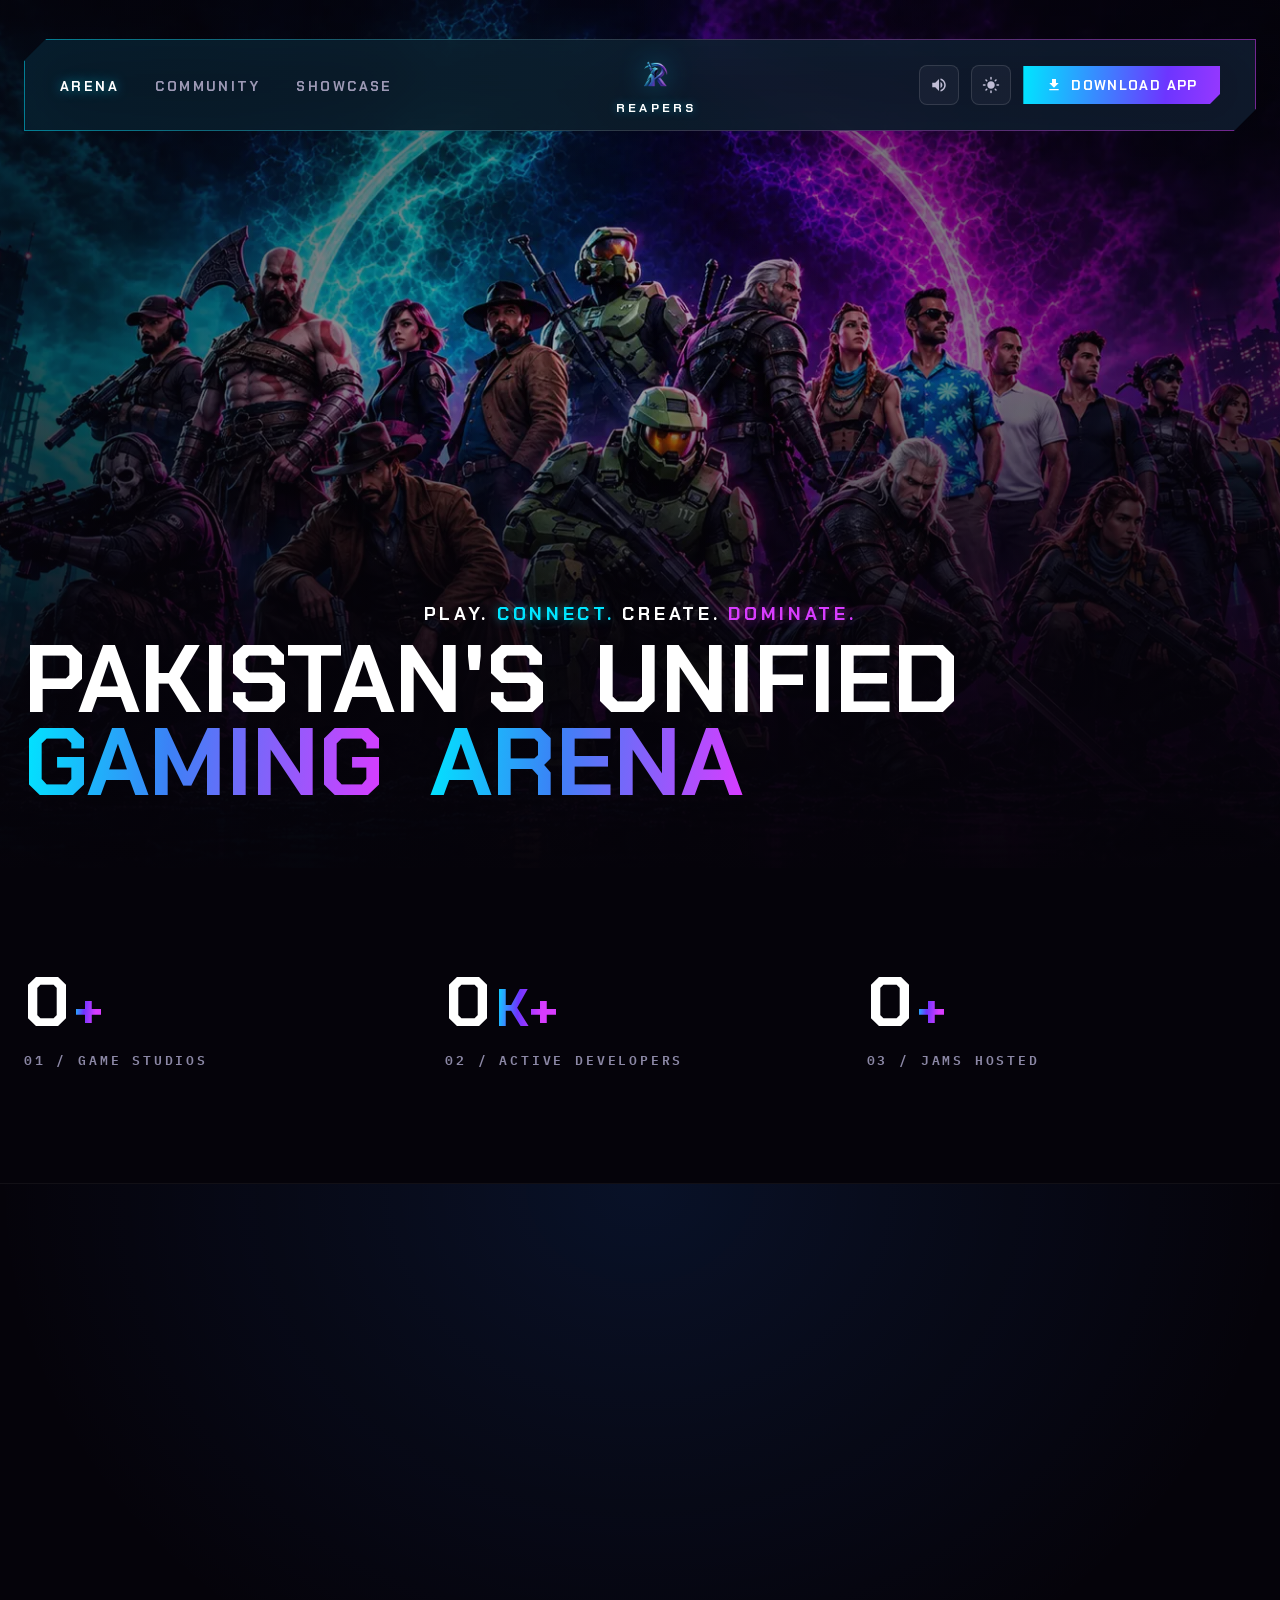
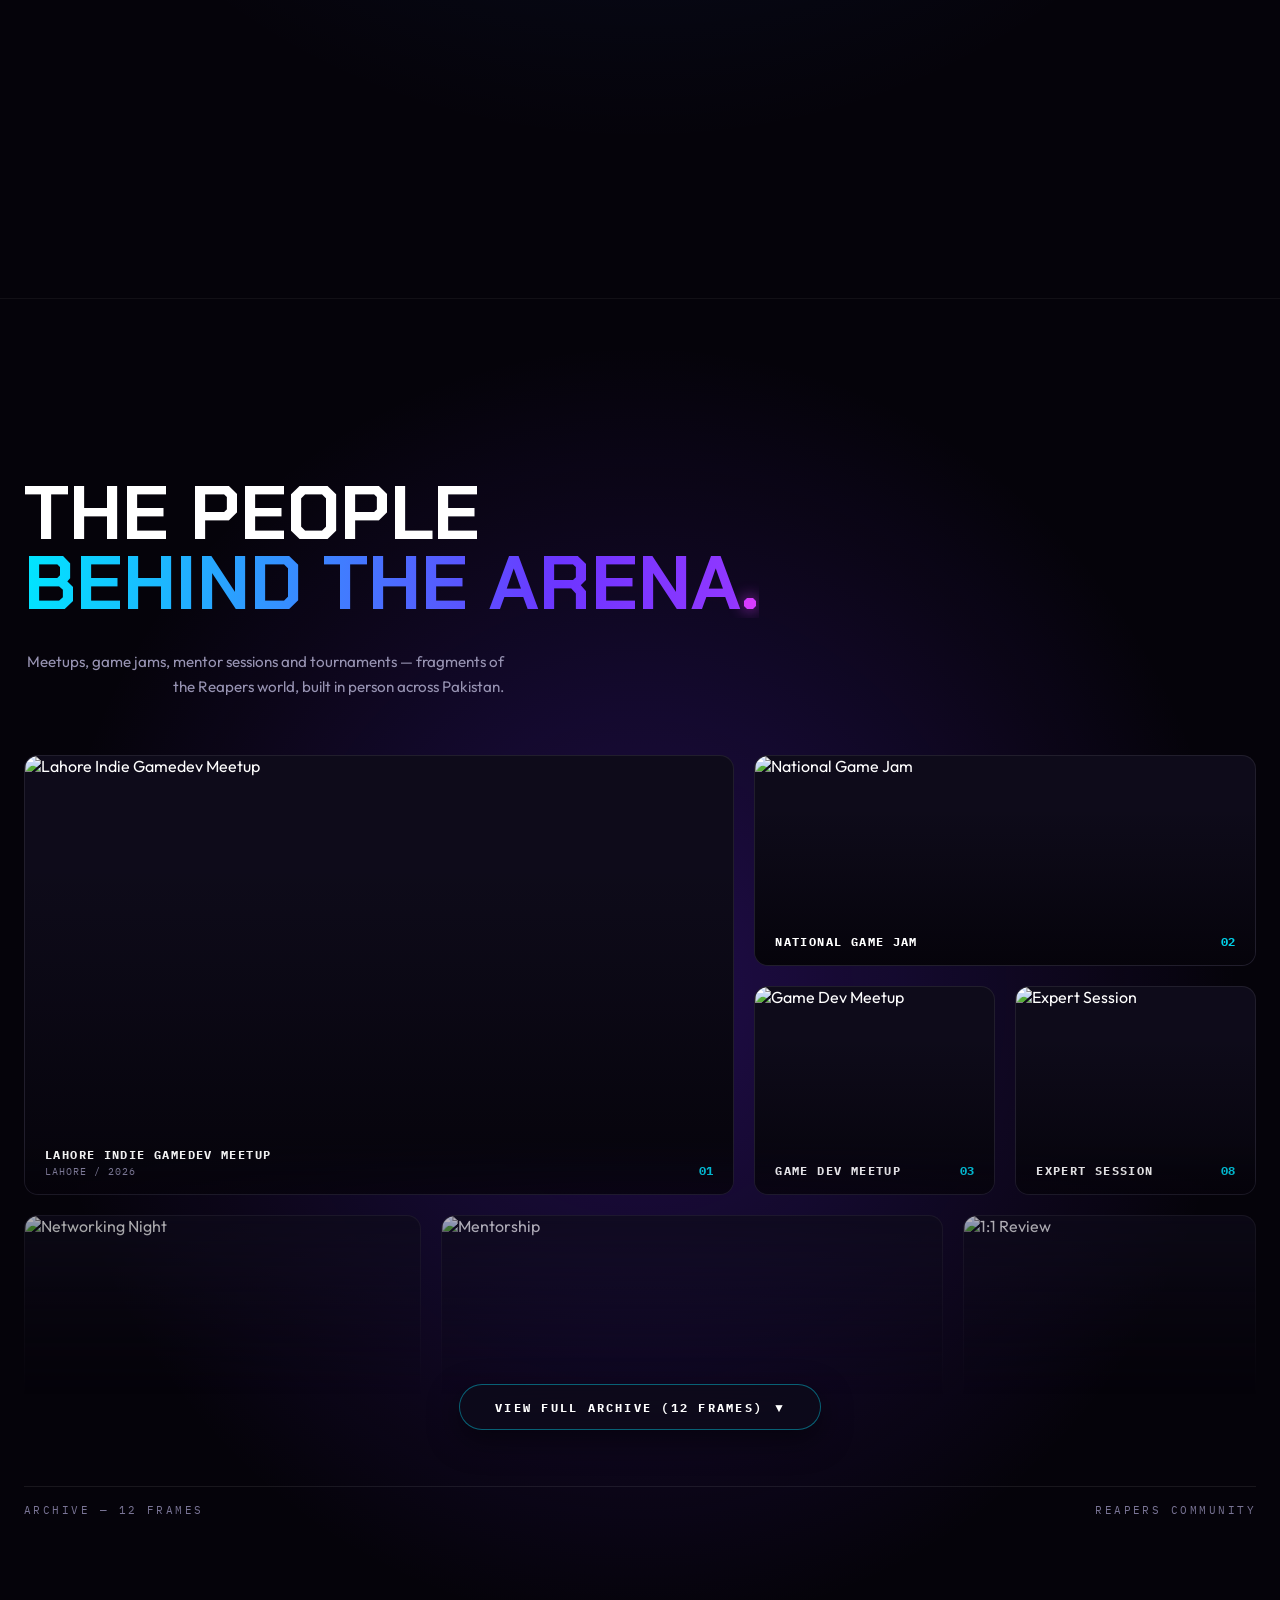
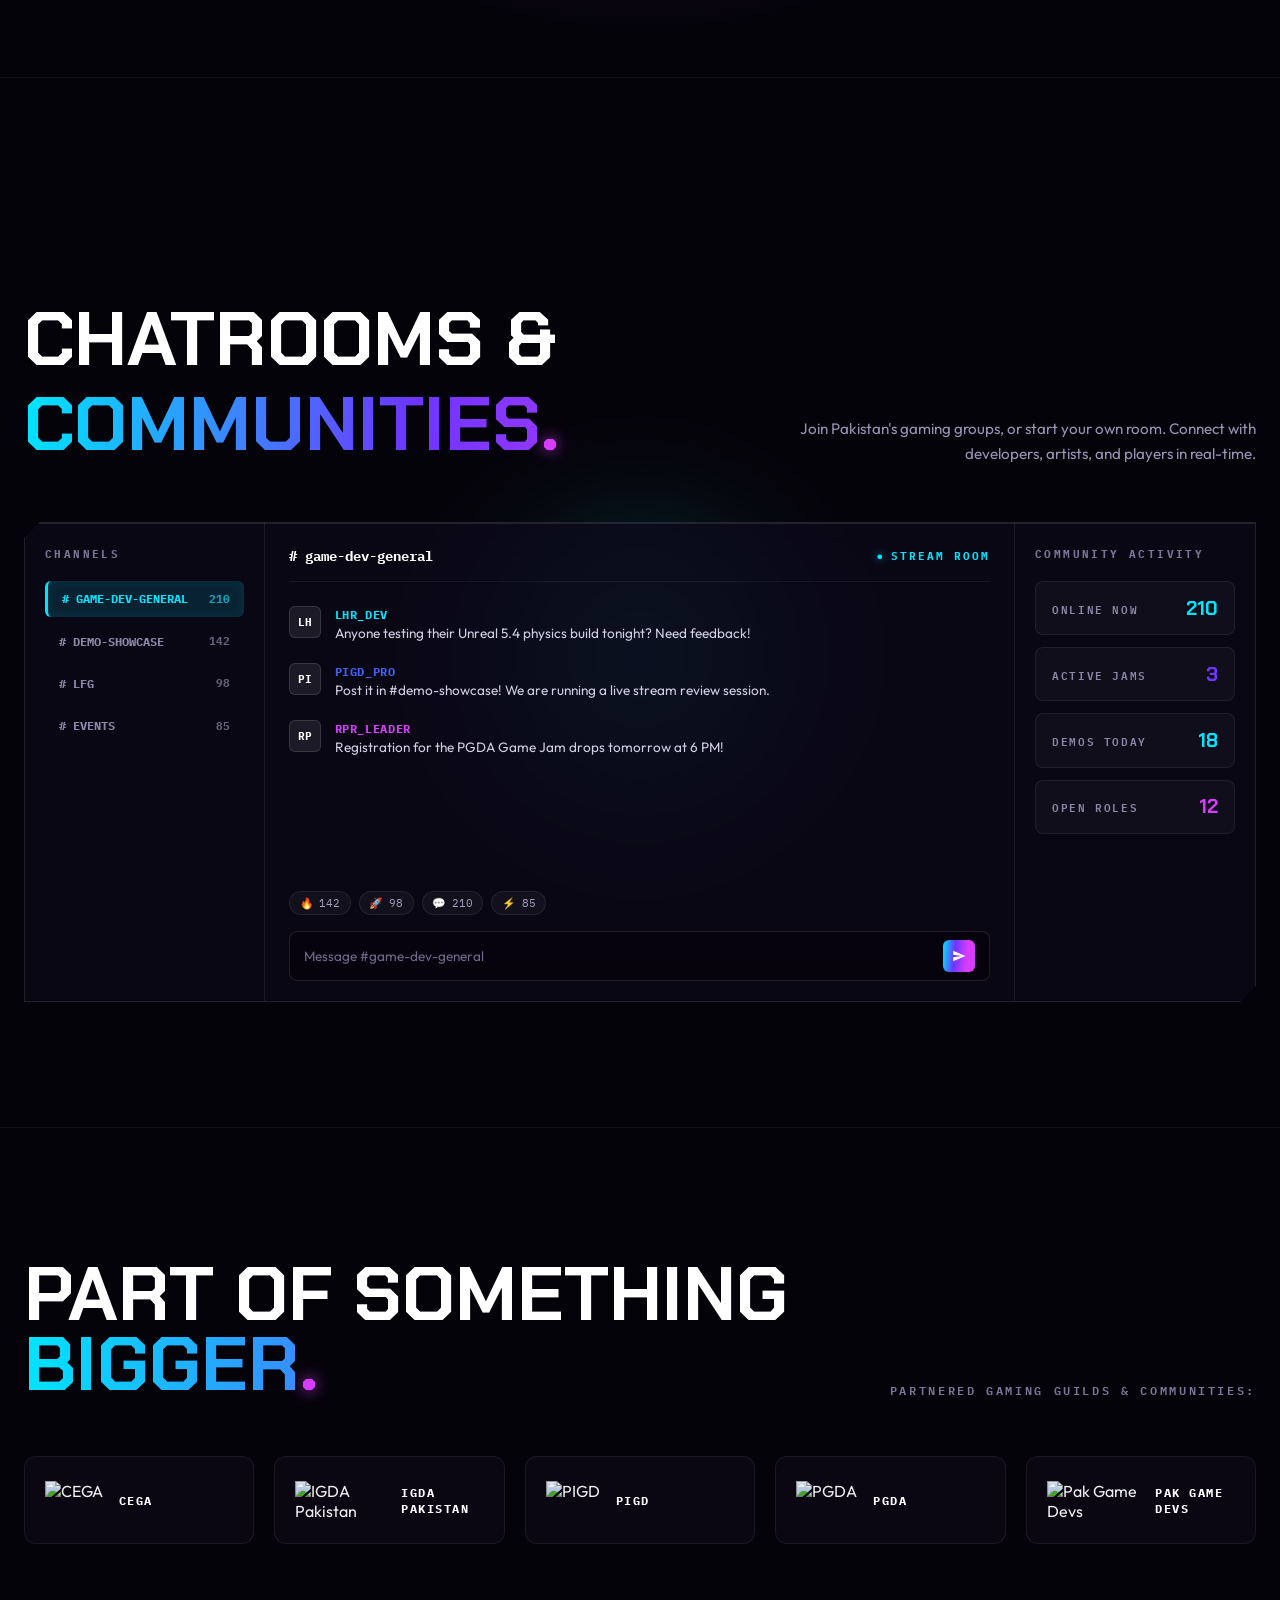
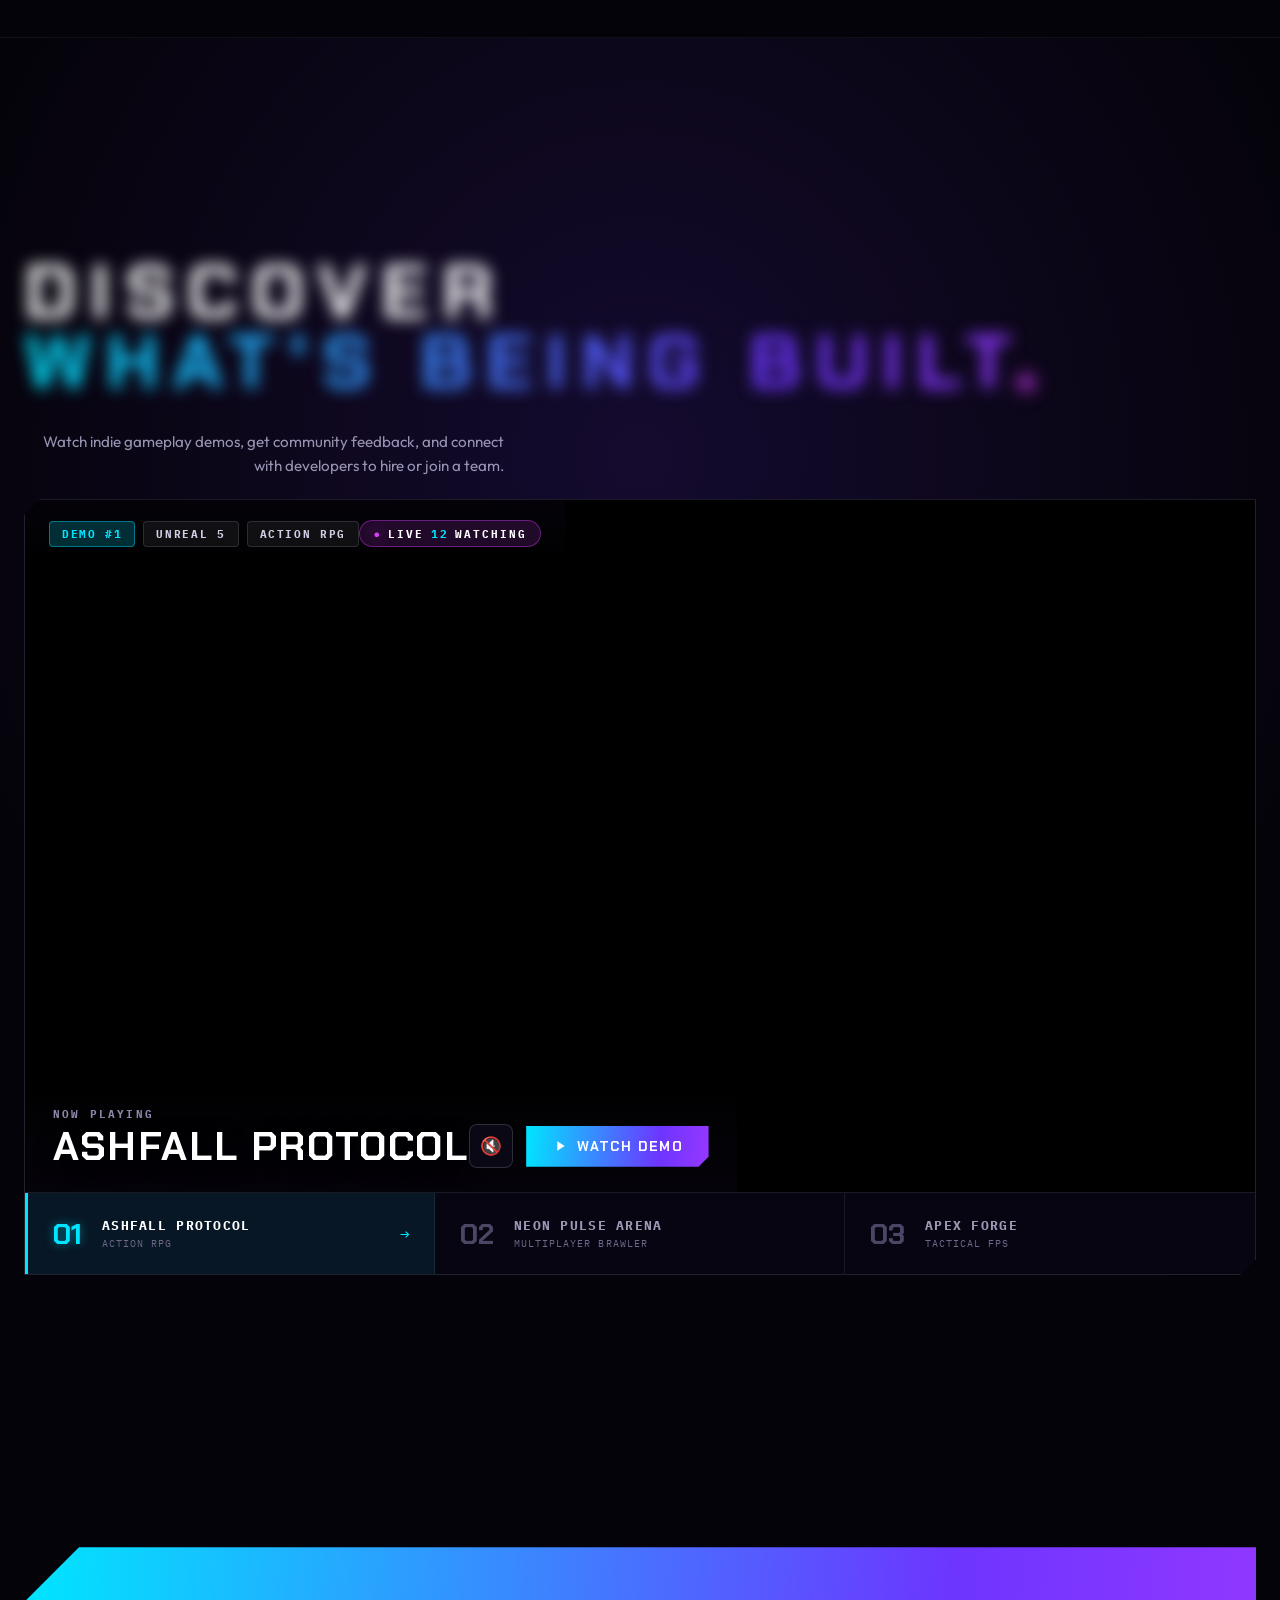
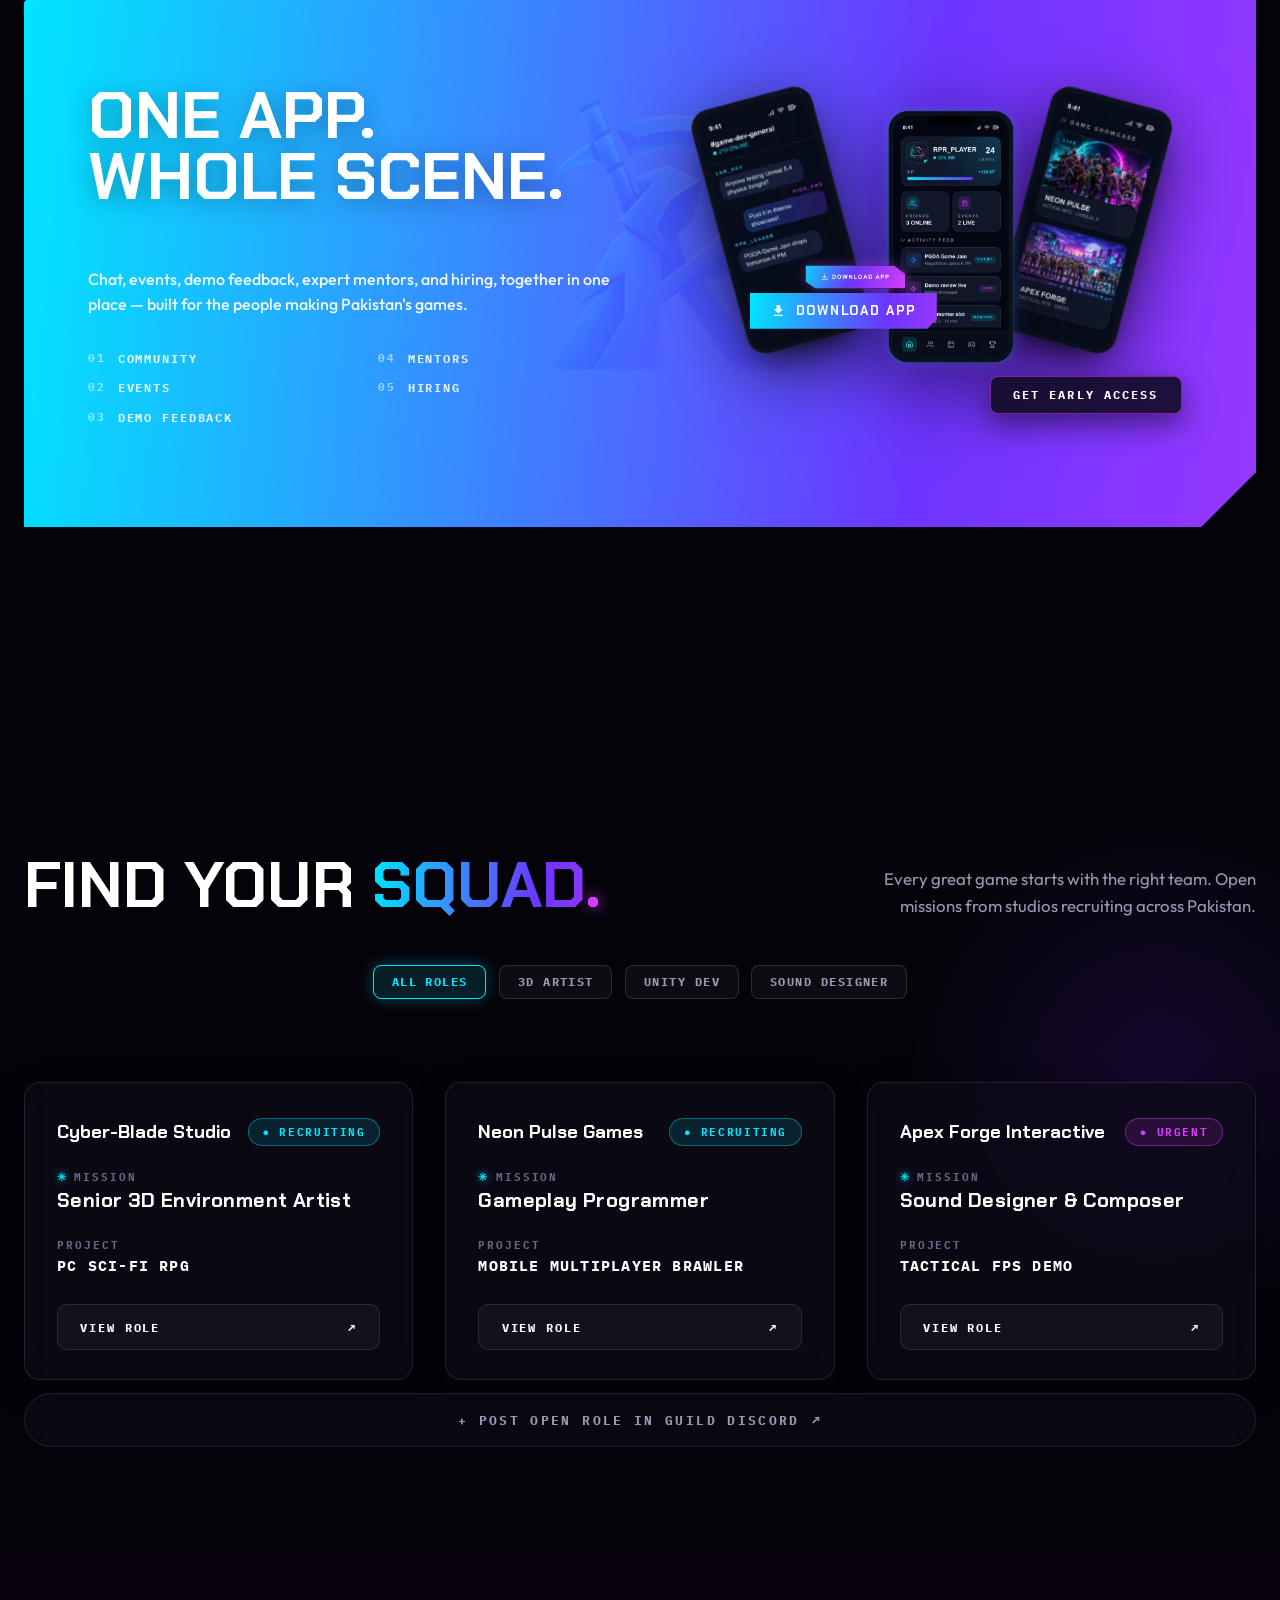
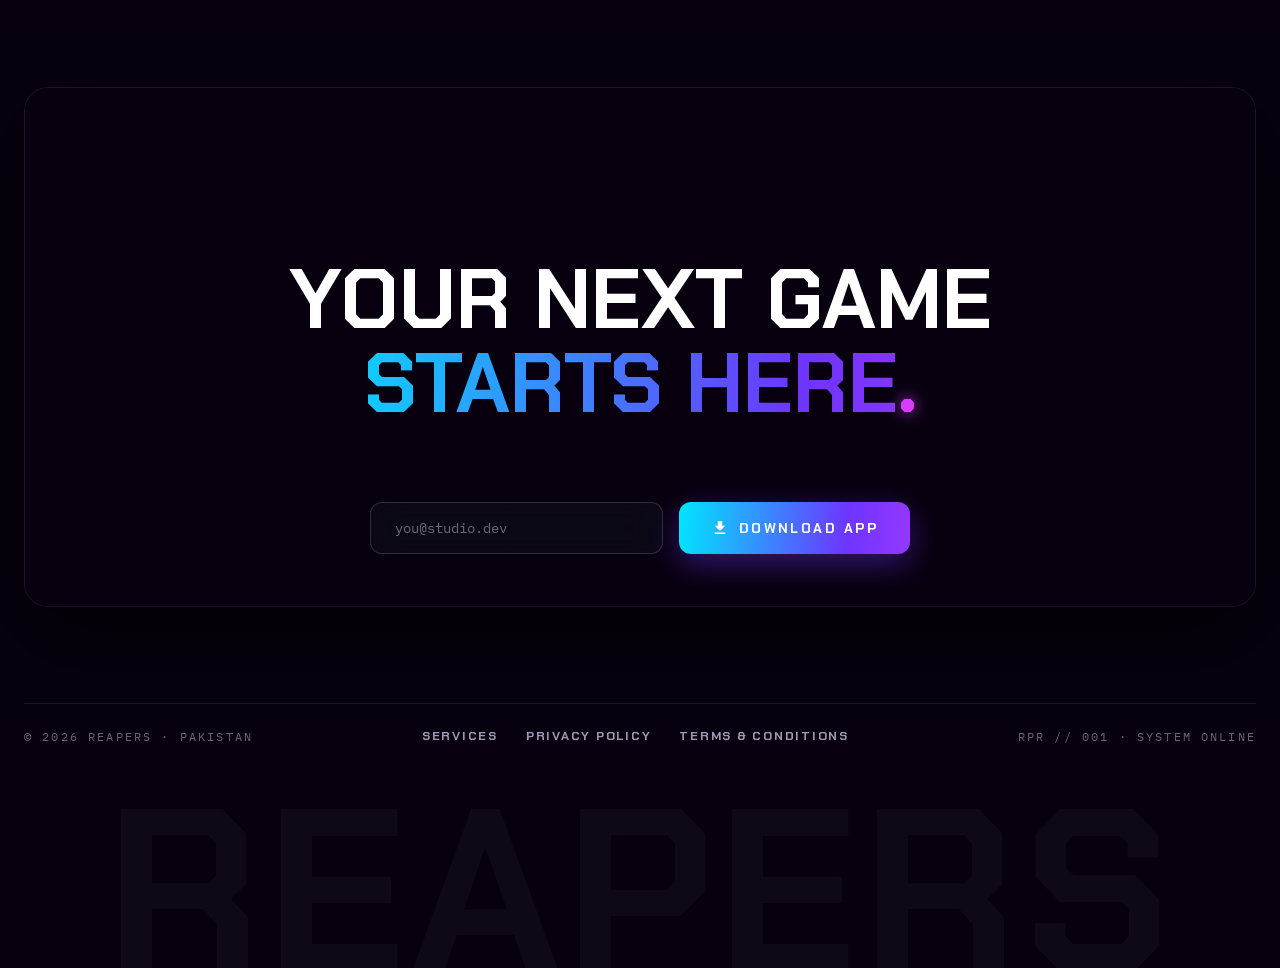
==== index.html @ 0d5edfe5 "refactor: switch hero and mobile preview images from png to webp" ====
<!DOCTYPE html>
<html lang="en" data-theme="dark">
<head>
  <meta charset="utf-8">
  <meta name="viewport" content="width=device-width, initial-scale=1.0, viewport-fit=cover">
  <title>Reapers Arena - Pakistan's Unified Gaming Arena</title>
  <meta name="description" content="Reapers: Pakistan's Unified Gaming Arena. Play, Connect, Create, Dominate.">
  <link rel="icon" href="public/reapers-logo.png">

  <!-- Google Fonts -->
  <link rel="preconnect" href="https://fonts.googleapis.com">
  <link rel="preconnect" href="https://fonts.gstatic.com" crossorigin>
  <link href="https://fonts.googleapis.com/css2?family=Chakra+Petch:wght@500;600;700;800;900&family=Outfit:wght@400;500;600;700;800&family=IBM+Plex+Mono:wght@400;500;600&display=swap" rel="stylesheet">
  <link rel="stylesheet" href="scrollcraft.css">

  <style>
    /* Knight Warrior Font Import */
    @font-face {
      font-family: 'Knight Warrior';
      src: local('Knight Warrior'), local('KNIGHT WARRIOR'), url('https://fonts.cdnfonts.com/s/95191/KnightWarrior.woff') format('woff');
      font-weight: 400;
      font-style: normal;
      font-display: swap;
    }

    :root {
      --bg-dark: #05030A;
      --bg-card: rgba(14, 11, 26, 0.65);
      --font-hero: "Knight Warrior", "Chakra Petch", system-ui, -apple-system, sans-serif;
      --font-display: "Chakra Petch", system-ui, -apple-system, sans-serif;
      --font-body: "Outfit", system-ui, -apple-system, sans-serif;
      --font-mono: "IBM Plex Mono", monospace;

      /* Primary Figma Gradient */
      --reapers-gradient: linear-gradient(95.18deg, #00E5FF 0.16%, #6D35FF 36.28%, #D83CFF 72.41%);
      --cyan-neon: #00E5FF;
      --purple-neon: #6D35FF;
      --magenta-neon: #D83CFF;

      --chamfer-lg: 18px;
      --chamfer-sm: 8px;
    }

    * {
      box-sizing: border-box;
      margin: 0;
      padding: 0;
    }

    body {
      background-color: var(--bg-dark);
      color: #FFFFFF;
      font-family: var(--font-body);
      overflow-x: hidden;
      min-height: 100vh;
      -webkit-font-smoothing: antialiased;
    }

    /* Global Ultra-Bold Headings */
    h1, h2, h3, h4, h5, h6,
    .hero-title, .entry-title, .people-title, .chatrooms-title,
    .guilds-title, .showcase-title, .app-banner-title, .hiring-title,
    .final-cta-title, .services-title, .legal-title, .service-title,
    .card-title, .bento-title {
      font-weight: 800 !important;
      letter-spacing: 0.02em;
    }

    /* ---------------------------------------------------- Hero Section --- */
    .hero-container {
      position: relative;
      width: 100%;
      min-height: 100vh;
      background-image: url('public/hero.webp');
      background-size: cover;
      background-position: center top;
      background-repeat: no-repeat;
      display: flex;
      flex-direction: column;
      justify-content: space-between;
    }

    .hero-container::before {
      content: '';
      position: absolute;
      inset: 0;
      background: 
        radial-gradient(circle at 50% 30%, rgba(5, 3, 10, 0.15) 0%, rgba(5, 3, 10, 0.65) 70%),
        linear-gradient(to bottom, rgba(5, 3, 10, 0.4) 0%, rgba(5, 3, 10, 0.1) 40%, rgba(5, 3, 10, 0.85) 80%, #05030A 100%);
      pointer-events: none;
      z-index: 1;
    }

    /* Floating Glass Header - Exact Figma Specs */
    .header-wrapper {
      position: relative;
      z-index: 10;
      width: 100%;
      max-width: 1280px;
      margin: 39px auto 0;
      padding: 0 1.5rem;
    }

    .navbar {
      position: relative;
      display: flex;
      align-items: center;
      justify-content: space-between;
      height: 92px;
      padding: 0 2.25rem;
      background: linear-gradient(95deg, rgba(8, 12, 28, 0.78) 0%, rgba(14, 11, 26, 0.78) 50%, rgba(18, 8, 28, 0.78) 100%);
      backdrop-filter: blur(24px);
      -webkit-backdrop-filter: blur(24px);
      clip-path: polygon(22px 0, 100% 0, 100% calc(100% - 22px), calc(100% - 22px) 100%, 0 100%, 0 22px);
      filter: drop-shadow(0 0 1px rgba(0, 229, 255, 0.4)) drop-shadow(0 15px 35px rgba(0, 0, 0, 0.7));
    }

    .navbar::before {
      content: '';
      position: absolute;
      inset: 0;
      padding: 1px;
      background: linear-gradient(90deg, rgba(0, 229, 255, 0.5) 0%, rgba(255, 255, 255, 0.15) 50%, rgba(216, 60, 255, 0.5) 100%);
      -webkit-mask: linear-gradient(#fff 0 0) content-box, linear-gradient(#fff 0 0);
      -webkit-mask-composite: xor;
      mask-composite: exclude;
      clip-path: polygon(22px 0, 100% 0, 100% calc(100% - 22px), calc(100% - 22px) 100%, 0 100%, 0 22px);
      pointer-events: none;
      z-index: 2;
    }

    .nav-links {
      display: flex;
      align-items: center;
      gap: 2.25rem;
      list-style: none;
    }

    .nav-link a {
      font-family: var(--font-display);
      font-weight: 700;
      font-size: 0.85rem;
      letter-spacing: 0.18em;
      color: #9D99B5;
      text-decoration: none;
      text-transform: uppercase;
      transition: all 0.25s ease;
    }

    .nav-link a:hover,
    .nav-link.active a {
      color: #FFFFFF;
      text-shadow: 0 0 12px rgba(0, 229, 255, 0.6);
    }

    .nav-brand {
      display: flex;
      flex-direction: column;
      align-items: center;
      text-decoration: none;
      transform: translateY(-2px);
    }

    .brand-logo-img {
      height: 48px;
      width: auto;
      object-fit: contain;
      filter: drop-shadow(0 0 14px rgba(0, 229, 255, 0.4));
      transition: transform 0.3s ease;
    }

    .nav-brand:hover .brand-logo-img { transform: scale(1.08); }

    .brand-name {
      font-family: var(--font-display);
      font-size: 0.78rem;
      font-weight: 800;
      letter-spacing: 0.25em;
      color: #FFFFFF;
      margin-top: 2px;
      text-shadow: 0 0 10px rgba(0, 229, 255, 0.4);
      text-transform: uppercase;
    }

    .nav-actions {
      display: flex;
      align-items: center;
      gap: 0.75rem;
    }

    .icon-btn {
      width: 40px;
      height: 40px;
      display: flex;
      align-items: center;
      justify-content: center;
      background: rgba(255, 255, 255, 0.04);
      border: 1px solid rgba(255, 255, 255, 0.12);
      border-radius: 8px;
      color: #C0BDD5;
      cursor: pointer;
      transition: all 0.2s ease;
    }

    .icon-btn:hover {
      background: rgba(255, 255, 255, 0.1);
      color: #FFFFFF;
      border-color: rgba(0, 229, 255, 0.4);
      box-shadow: 0 0 12px rgba(0, 229, 255, 0.2);
    }

    .icon-btn svg { width: 18px; height: 18px; fill: currentColor; }

    .btn-download {
      display: inline-flex;
      align-items: center;
      gap: 0.6rem;
      padding: 0.65rem 1.4rem;
      background: var(--reapers-gradient);
      border: none;
      color: #FFFFFF;
      font-family: var(--font-display);
      font-weight: 800;
      font-size: 0.85rem;
      letter-spacing: 0.1em;
      text-transform: uppercase;
      text-decoration: none;
      cursor: pointer;
      transition: all 0.3s ease;
      box-shadow: 0 4px 20px rgba(109, 53, 255, 0.45);
      clip-path: polygon(0 0, 100% 0, 100% calc(100% - 10px), calc(100% - 10px) 100%, 0 100%);
    }

    .btn-download:hover {
      transform: translateY(-2px);
      box-shadow: 0 6px 30px rgba(216, 60, 255, 0.6);
      filter: brightness(1.1);
    }

    .btn-download svg { width: 16px; height: 16px; fill: currentColor; }

    /* Hero Text Content */
    .hero-content {
      position: relative;
      z-index: 5;
      width: 100%;
      max-width: 1280px;
      margin: 0 auto;
      padding: 16rem 1.5rem 6rem;
    }

    .hero-tagline {
      font-family: var(--font-display);
      font-size: clamp(0.78rem, 2.5vw, 1.15rem);
      font-weight: 800;
      letter-spacing: clamp(0.08em, 1.2vw, 0.2em);
      text-transform: uppercase;
      margin-bottom: 0.75rem;
      display: flex;
      flex-wrap: wrap;
      justify-content: center;
      align-items: center;
      gap: 0.35rem 0.5rem;
      width: 100%;
      max-width: 100%;
    }

    .tag-white { color: #FFFFFF; }
    .tag-cyan { color: var(--cyan-neon); text-shadow: 0 0 10px rgba(0, 229, 255, 0.5); }
    .tag-magenta { color: var(--magenta-neon); text-shadow: 0 0 10px rgba(216, 60, 255, 0.5); }

    /* Interactive Hero Word FX & Glitch Animations */
    .hero-tagline .tag-word,
    .hero-title .interactive-word {
      display: inline-block;
      cursor: pointer;
      user-select: none;
      transition: transform 0.25s cubic-bezier(0.175, 0.885, 0.32, 1.275), filter 0.25s ease, text-shadow 0.25s ease;
      position: relative;
    }

    .hero-title .interactive-word {
      margin-right: 0.22em;
    }

    .hero-title .interactive-word:last-child {
      margin-right: 0;
    }

    .hero-tagline .tag-word:hover {
      transform: translateY(-3px) scale(1.12);
      filter: drop-shadow(0 0 14px currentColor);
    }

    .hero-title-line1 .interactive-word:hover {
      transform: translateY(-4px) scale(1.06);
      text-shadow: 0 0 35px var(--cyan-neon), 0 0 60px var(--magenta-neon);
    }

    .hero-title-line2 .interactive-word:hover {
      transform: translateY(-4px) scale(1.06);
      filter: drop-shadow(0 0 25px var(--cyan-neon)) drop-shadow(0 0 45px var(--magenta-neon));
    }

    @keyframes wordGlitchClick {
      0% {
        transform: scale(1) translate(0, 0);
        filter: brightness(1) drop-shadow(0 0 0px var(--cyan-neon));
      }
      20% {
        transform: scale(1.2) translate(-4px, 3px) skewX(12deg);
        filter: brightness(2.2) drop-shadow(0 0 40px var(--cyan-neon));
      }
      40% {
        transform: scale(1.15) translate(4px, -3px) skewX(-10deg);
        filter: brightness(2.5) drop-shadow(0 0 50px var(--magenta-neon));
      }
      60% {
        transform: scale(1.18) translate(-2px, -2px);
        filter: brightness(2) drop-shadow(0 0 35px var(--purple-neon));
      }
      80% {
        transform: scale(1.08) translate(1px, 1px);
        filter: brightness(1.4) drop-shadow(0 0 20px var(--cyan-neon));
      }
      100% {
        transform: scale(1) translate(0, 0);
        filter: brightness(1);
      }
    }

    .word-clicked {
      animation: wordGlitchClick 0.55s cubic-bezier(0.16, 1, 0.3, 1) !important;
    }

    .hero-title {
      font-family: var(--font-hero);
      font-weight: 800;
      font-style: normal;
      font-size: clamp(3rem, 7.5vw, 112px);
      line-height: clamp(2.6rem, 6.5vw, 96.32px);
      letter-spacing: 0px;
      text-transform: uppercase;
    }

    .hero-title-line1 {
      display: block;
      color: #FFFFFF;
      text-shadow: none;
      filter: none;
    }

    .hero-title-line2 {
      display: block;
    }

    .hero-title-line2 .interactive-word {
      background: linear-gradient(95deg, #00E5FF 0%, #3B82F6 40%, #D83CFF 100%);
      -webkit-background-clip: text;
      -webkit-text-fill-color: transparent;
      filter: none;
      text-shadow: none;
    }

    /* ---------------------------------------------------- Stats Section --- */
    .stats-section {
      position: relative;
      z-index: 10;
      background-color: var(--bg-dark);
      padding: 4rem 1.5rem 7rem;
      margin-top: -2rem;
    }

    .stats-container {
      max-width: 1240px;
      margin: 0 auto;
      display: grid;
      grid-template-columns: repeat(3, 1fr);
      gap: 2rem;
    }

    .stat-card {
      display: flex;
      flex-direction: column;
      align-items: flex-start;
    }

    .stat-number-wrap {
      display: flex;
      align-items: baseline;
      gap: 0.35rem;
    }

    .stat-number {
      font-family: var(--font-display);
      font-weight: 800;
      font-size: clamp(3.8rem, 5.5vw, 5.2rem);
      color: #FFFFFF;
      line-height: 1;
      letter-spacing: -0.02em;
    }

    .stat-plus {
      font-family: var(--font-display);
      font-weight: 800;
      font-size: clamp(2.8rem, 4vw, 3.8rem);
      background: var(--reapers-gradient);
      -webkit-background-clip: text;
      -webkit-text-fill-color: transparent;
      line-height: 1;
    }

    .stat-label {
      font-family: var(--font-mono);
      font-size: 0.8rem;
      font-weight: 600;
      letter-spacing: 0.22em;
      color: #8C88A6;
      text-transform: uppercase;
      margin-top: 0.75rem;
    }

    /* ------------------------------------------- Entry Sequence Section --- */
    .entry-sequence-section {
      position: relative;
      width: 100%;
      padding: 9rem 1.5rem 11rem;
      background: radial-gradient(83.98% 124.46% at 50% 0%, rgba(38, 119, 255, 0.12) 0%, rgba(38, 119, 255, 0) 60%), #05030A;
      overflow: hidden;
      display: flex;
      justify-content: center;
      align-items: center;
      border-top: 1px solid rgba(255, 255, 255, 0.05);
    }

    /* Parallax wrapper: gives data-sc-parallax's inline transform a stable,
       full-size containing block so the absolutely-positioned watermark img
       inside it keeps resolving its top/left against the SECTION, not the
       (transformed) wrapper. */
    .parallax-fill-layer {
      position: absolute;
      inset: 0;
      pointer-events: none;
    }

    /* Watermark background logos initial hidden state & scroll entrance */
    .bg-logo-watermark {
      position: absolute;
      top: 45%;
      width: min(540px, 48vw);
      height: auto;
      opacity: 0;
      mix-blend-mode: luminosity;
      filter: brightness(0.3) blur(10px);
      pointer-events: none;
      z-index: 1;
      transition: opacity 1.2s cubic-bezier(0.16, 1, 0.3, 1), transform 1.4s cubic-bezier(0.16, 1, 0.3, 1), filter 1.2s ease;
      will-change: transform, opacity, filter;
    }

    .bg-logo-left { left: -9%; transform: translateY(-50%) scale(0.65) rotate(-18deg); }
    .bg-logo-right { right: -9%; transform: translateY(-50%) scale(0.65) rotate(18deg) scaleX(-1); }

    .entry-sequence-section.sc-in .bg-logo-left {
      opacity: 0.14;
      transform: translateY(-50%) scale(1) rotate(-6deg);
      filter: brightness(0.7) contrast(1.4) blur(0px);
      transition-delay: 0.1s;
    }

    .entry-sequence-section.sc-in .bg-logo-right {
      opacity: 0.14;
      transform: translateY(-50%) scale(1) rotate(6deg) scaleX(-1);
      filter: brightness(0.7) contrast(1.4) blur(0px);
      transition-delay: 0.25s;
    }

    .entry-container {
      position: relative;
      z-index: 5;
      width: 100%;
      max-width: 1240px;
      margin: 0 auto;
      text-align: center;
      display: flex;
      flex-direction: column;
      align-items: center;
    }

    /* Staggered entrance animations for section children */
    .entry-kicker {
      display: inline-flex;
      align-items: center;
      gap: 0.65rem;
      margin-bottom: 1.75rem;
      opacity: 0;
      transform: translateY(-20px) scale(0.9);
      transition: opacity 0.6s ease 0.15s, transform 0.6s cubic-bezier(0.16, 1, 0.3, 1) 0.15s;
    }

    .entry-sequence-section.sc-in .entry-kicker {
      opacity: 1;
      transform: translateY(0) scale(1);
    }

    .kicker-dot-wrap { display: flex; gap: 3px; font-size: 0.5rem; }
    .dot-cyan { color: #00E5FF; text-shadow: 0 0 8px rgba(0, 229, 255, 0.8); }
    .dot-purple { color: #6D35FF; text-shadow: 0 0 8px rgba(109, 53, 255, 0.8); }

    .kicker-text {
      font-family: var(--font-mono);
      font-size: 0.8rem;
      font-weight: 600;
      letter-spacing: 0.28em;
      color: #8E8AAB;
      text-transform: uppercase;
    }

    .entry-title {
      font-family: var(--font-hero);
      font-weight: 800;
      font-style: normal;
      font-size: clamp(3.2rem, 7.2vw, 108px);
      line-height: clamp(2.8rem, 6.5vw, 94px);
      letter-spacing: 0px;
      text-transform: uppercase;
      display: flex;
      flex-direction: column;
      align-items: center;
    }

    .entry-title-white {
      color: #FFFFFF;
      text-shadow: 0 4px 30px rgba(0, 0, 0, 0.9);
      opacity: 0;
      transform: perspective(600px) rotateX(25deg) translateY(30px);
      filter: blur(6px);
      transition: opacity 0.8s ease 0.3s, transform 0.8s cubic-bezier(0.16, 1, 0.3, 1) 0.3s, filter 0.8s ease 0.3s;
    }

    .entry-title-gradient {
      background: var(--reapers-gradient);
      -webkit-background-clip: text;
      -webkit-text-fill-color: transparent;
      filter: drop-shadow(0 4px 20px rgba(109, 53, 255, 0.5));
      opacity: 0;
      transform: perspective(600px) rotateX(25deg) translateY(30px);
      transition: opacity 0.8s ease 0.45s, transform 0.8s cubic-bezier(0.16, 1, 0.3, 1) 0.45s;
    }

    .entry-sequence-section.sc-in .entry-title-white,
    .entry-sequence-section.sc-in .entry-title-gradient {
      opacity: 1;
      transform: perspective(600px) rotateX(0deg) translateY(0);
      filter: blur(0px);
    }

    .dot-magenta {
      color: var(--magenta-neon);
      -webkit-text-fill-color: var(--magenta-neon);
      text-shadow: 0 0 15px rgba(216, 60, 255, 0.9);
    }

    /* Neon Divider Laser Sweep */
    .entry-divider {
      position: relative;
      width: 100%;
      height: 1px;
      background: linear-gradient(90deg, transparent 0%, rgba(255, 255, 255, 0.12) 15%, rgba(255, 255, 255, 0.12) 85%, transparent 100%);
      margin: 5.5rem 0 3.5rem;
      opacity: 0;
      transform: scaleX(0);
      transform-origin: center;
      transition: opacity 0.6s ease 0.6s, transform 0.9s cubic-bezier(0.16, 1, 0.3, 1) 0.6s;
      overflow: hidden;
    }

    .entry-sequence-section.sc-in .entry-divider {
      opacity: 1;
      transform: scaleX(1);
    }

    .entry-divider::after {
      content: '';
      position: absolute;
      top: 0;
      left: -30%;
      width: 30%;
      height: 100%;
      background: linear-gradient(90deg, transparent, #00E5FF, #D83CFF, transparent);
      box-shadow: 0 0 15px #00E5FF;
      opacity: 0;
    }

    .entry-sequence-section.sc-in .entry-divider::after {
      animation: laserSweep 1.6s ease-in-out 1.2s 1 normal forwards;
    }

    @keyframes laserSweep {
      0% { left: -30%; opacity: 0; }
      30% { opacity: 1; }
      100% { left: 130%; opacity: 0; }
    }

    .entry-sub-grid {
      width: 100%;
      display: flex;
      justify-content: space-between;
      align-items: flex-start;
      gap: 2rem;
      text-align: left;
    }

    .entry-sub-item.left {
      opacity: 0;
      transform: translateX(-40px);
      transition: opacity 0.8s ease 0.75s, transform 0.8s cubic-bezier(0.16, 1, 0.3, 1) 0.75s;
    }

    .entry-sub-item.right {
      text-align: right;
      opacity: 0;
      transform: translateX(40px);
      transition: opacity 0.8s ease 0.9s, transform 0.8s cubic-bezier(0.16, 1, 0.3, 1) 0.9s;
    }

    .entry-sequence-section.sc-in .entry-sub-item.left,
    .entry-sequence-section.sc-in .entry-sub-item.right {
      opacity: 1;
      transform: translateX(0);
    }

    .sub-line-white {
      font-family: var(--font-display);
      font-weight: 800;
      font-size: clamp(1.1rem, 2vw, 1.5rem);
      letter-spacing: 0.04em;
      color: #FFFFFF;
      text-transform: uppercase;
      line-height: 1.35;
    }

    .sub-line-grey {
      font-family: var(--font-display);
      font-weight: 700;
      font-size: clamp(1.1rem, 2vw, 1.5rem);
      letter-spacing: 0.04em;
      color: #8C88A8;
      text-transform: uppercase;
      line-height: 1.35;
      margin-top: 2px;
    }

    .sub-line-gradient {
      font-family: var(--font-display);
      font-weight: 800;
      font-size: clamp(1.1rem, 2vw, 1.5rem);
      letter-spacing: 0.04em;
      background: linear-gradient(90deg, #00E5FF 0%, #D83CFF 100%);
      -webkit-background-clip: text;
      -webkit-text-fill-color: transparent;
      text-transform: uppercase;
      line-height: 1.35;
      margin-top: 2px;
    }

    /* ------------------------------------------- Video Showcase Section --- */
    .showcase-section {
      position: relative;
      width: 100%;
      padding: 9rem 1.5rem 10rem;
      background: radial-gradient(80% 80% at 50% 30%, rgba(109, 53, 255, 0.15) 0%, rgba(5, 3, 10, 0) 70%), #05030A;
      overflow: hidden;
      border-top: 1px solid rgba(255, 255, 255, 0.05);
    }

    .showcase-container {
      max-width: 1280px;
      margin: 0 auto;
      display: flex;
      flex-direction: column;
      gap: 3.5rem;
    }

    .video-showcase-box {
      position: relative;
      width: 100%;
      background: #0A0816;
      border: 1px solid rgba(255, 255, 255, 0.1);
      clip-path: polygon(
        16px 0, 100% 0, 100% calc(100% - 16px),
        calc(100% - 16px) 100%, 0 100%, 0 16px
      );
      box-shadow: 0 20px 60px rgba(0, 0, 0, 0.7), inset 0 1px 0 rgba(255, 255, 255, 0.1);
      overflow: hidden;
      display: flex;
      flex-direction: column;
    }

    .video-viewport {
      position: relative;
      width: 100%;
      aspect-ratio: 16 / 9;
      background: #000000;
      overflow: hidden;
    }

    .showcase-video-elem {
      width: 100%;
      height: 100%;
      object-fit: cover;
      display: block;
      transition: opacity 0.3s ease;
    }

    .video-top-bar {
      position: absolute;
      top: 0;
      inset-x: 0;
      padding: 1.25rem 1.5rem;
      display: flex;
      justify-content: space-between;
      align-items: center;
      background: linear-gradient(to bottom, rgba(5, 3, 10, 0.85) 0%, rgba(5, 3, 10, 0) 100%);
      z-index: 5;
      pointer-events: none;
    }

    .demo-chips { display: flex; align-items: center; gap: 0.5rem; }

    .demo-chip {
      font-family: var(--font-mono);
      font-size: 0.68rem;
      font-weight: 700;
      letter-spacing: 0.15em;
      padding: 0.3rem 0.75rem;
      border-radius: 4px;
      text-transform: uppercase;
    }

    .chip-cyan {
      background: rgba(0, 229, 255, 0.2);
      color: var(--cyan-neon);
      border: 1px solid rgba(0, 229, 255, 0.4);
    }

    .chip-dark {
      background: rgba(255, 255, 255, 0.06);
      color: #D1CDE5;
      border: 1px solid rgba(255, 255, 255, 0.12);
    }

    .live-pill {
      font-family: var(--font-mono);
      font-size: 0.68rem;
      font-weight: 800;
      letter-spacing: 0.18em;
      padding: 0.35rem 0.85rem;
      background: rgba(216, 60, 255, 0.15);
      border: 1px solid rgba(216, 60, 255, 0.4);
      border-radius: 20px;
      color: #FFFFFF;
      display: flex;
      align-items: center;
      gap: 0.4rem;
      white-space: nowrap;
    }

    .live-watch-count { color: var(--cyan-neon); font-variant-numeric: tabular-nums; }

    /* Showcase signature moment: the "arena floor fills up" peak. Once the
       section's scroll progress (--sc-p, published by data-sc-act) crosses
       ~0.8, .live-pill--peak is added (see JS) and this fires once. */
    @keyframes livePeakPulse {
      0%   { box-shadow: 0 0 0 rgba(216, 60, 255, 0); }
      35%  { box-shadow: 0 0 22px rgba(216, 60, 255, 0.85), 0 0 40px rgba(0, 229, 255, 0.35); }
      100% { box-shadow: 0 0 0 rgba(216, 60, 255, 0); }
    }
    .live-pill.live-pill--peak { animation: livePeakPulse 900ms ease-out; }

    .video-bottom-overlay {
      position: absolute;
      bottom: 0;
      inset-x: 0;
      padding: 2rem 1.75rem 1.5rem;
      background: linear-gradient(to top, rgba(5, 3, 10, 0.95) 0%, rgba(5, 3, 10, 0.4) 60%, rgba(5, 3, 10, 0) 100%);
      display: flex;
      justify-content: space-between;
      align-items: flex-end;
      z-index: 5;
    }

    .now-playing-meta { display: flex; flex-direction: column; gap: 0.2rem; }

    .now-playing-label {
      font-family: var(--font-mono);
      font-size: 0.68rem;
      font-weight: 700;
      letter-spacing: 0.2em;
      color: #8C88A8;
      text-transform: uppercase;
    }

    .now-playing-title {
      font-family: var(--font-display);
      font-weight: 800;
      font-size: clamp(1.6rem, 3.2vw, 2.5rem);
      letter-spacing: 0.04em;
      color: #FFFFFF;
      text-transform: uppercase;
      line-height: 1.1;
      text-shadow: 0 4px 20px rgba(0, 0, 0, 0.8);
    }

    .video-actions { display: flex; align-items: center; gap: 0.85rem; }

    .icon-btn-video {
      width: 44px;
      height: 44px;
      border-radius: 8px;
      background: rgba(15, 12, 28, 0.7);
      backdrop-filter: blur(12px);
      border: 1px solid rgba(255, 255, 255, 0.15);
      color: #FFFFFF;
      font-size: 1.1rem;
      cursor: pointer;
      display: flex;
      align-items: center;
      justify-content: center;
      transition: all 0.2s ease;
    }

    .icon-btn-video:hover {
      background: rgba(255, 255, 255, 0.15);
      border-color: var(--cyan-neon);
      box-shadow: 0 0 15px rgba(0, 229, 255, 0.3);
    }

    .btn-watch-demo { padding: 0.75rem 1.6rem; font-size: 0.85rem; }

    .video-tabs-row {
      display: grid;
      grid-template-columns: repeat(3, 1fr);
      border-top: 1px solid rgba(255, 255, 255, 0.08);
      background: rgba(8, 6, 18, 0.95);
    }

    .video-tab-item {
      padding: 1.35rem 1.5rem;
      border-right: 1px solid rgba(255, 255, 255, 0.08);
      display: flex;
      align-items: center;
      justify-content: space-between;
      cursor: pointer;
      transition: all 0.3s ease;
      position: relative;
    }

    .video-tab-item:last-child { border-right: none; }

    .video-tab-item.active {
      background: rgba(0, 229, 255, 0.08);
      border-left: 3px solid var(--cyan-neon);
    }

    .video-tab-item:hover:not(.active) { background: rgba(255, 255, 255, 0.03); }

    .tab-meta-left { display: flex; align-items: center; gap: 1.25rem; }

    .tab-num {
      font-family: var(--font-display);
      font-weight: 800;
      font-size: 1.8rem;
      color: #4A4663;
      transition: color 0.3s ease;
    }

    .video-tab-item.active .tab-num {
      color: var(--cyan-neon);
      text-shadow: 0 0 10px rgba(0, 229, 255, 0.5);
    }

    .tab-text-wrap { display: flex; flex-direction: column; gap: 2px; }

    .tab-title-text {
      font-family: var(--font-mono);
      font-weight: 700;
      font-size: 0.8rem;
      letter-spacing: 0.1em;
      color: #9D99B5;
      text-transform: uppercase;
      transition: color 0.3s ease;
    }

    .video-tab-item.active .tab-title-text { color: #FFFFFF; }

    .tab-sub-text {
      font-family: var(--font-mono);
      font-size: 0.65rem;
      letter-spacing: 0.1em;
      color: #6E698A;
      text-transform: uppercase;
    }

    .tab-arrow {
      font-family: var(--font-mono);
      font-size: 1rem;
      color: var(--cyan-neon);
      opacity: 0;
      transform: translateX(-5px);
      transition: all 0.3s ease;
    }

    .video-tab-item.active .tab-arrow { opacity: 1; transform: translateX(0); }

    /* -------------------------------------- Chatrooms & Communities --- */
    .chatrooms-section {
      position: relative;
      width: 100%;
      padding: 9rem 1.5rem 10rem;
      background-color: #05030A;
      overflow: hidden;
      border-top: 1px solid rgba(255, 255, 255, 0.05);
    }

    .chat-glow-orb {
      position: absolute;
      width: 414px;
      height: 414px;
      left: 50%;
      top: 55%;
      transform: translate(-50%, -50%) rotate(-157.38deg);
      border-radius: 33554400px;
      background: radial-gradient(70.71% 70.71% at 50% 50%, rgba(0, 229, 255, 0.22) 0%, rgba(0, 229, 255, 0) 66%);
      filter: blur(40px);
      pointer-events: none;
      z-index: 1;
    }

    .chatrooms-container {
      position: relative;
      z-index: 5;
      max-width: 1280px;
      margin: 0 auto;
      display: flex;
      flex-direction: column;
      gap: 3.5rem;
    }

    .chat-widget {
      position: relative;
      width: 100%;
      background: rgba(12, 10, 26, 0.75);
      backdrop-filter: blur(24px);
      -webkit-backdrop-filter: blur(24px);
      border: 1px solid rgba(255, 255, 255, 0.1);
      clip-path: polygon(
        16px 0, 100% 0, 100% calc(100% - 16px),
        calc(100% - 16px) 100%, 0 100%, 0 16px
      );
      box-shadow: 0 20px 60px rgba(0, 0, 0, 0.6), inset 0 1px 0 rgba(255, 255, 255, 0.1);
      display: grid;
      grid-template-columns: 240px 1fr 240px;
      min-height: 480px;
    }

    .chat-sidebar-channels {
      padding: 1.5rem 1.25rem;
      border-right: 1px solid rgba(255, 255, 255, 0.08);
      display: flex;
      flex-direction: column;
      gap: 1.25rem;
    }

    .widget-kicker-title {
      font-family: var(--font-mono);
      font-size: 0.68rem;
      font-weight: 700;
      letter-spacing: 0.22em;
      color: #7A7596;
      text-transform: uppercase;
    }

    .channels-list {
      display: flex;
      flex-direction: column;
      gap: 0.4rem;
      list-style: none;
    }

    .channel-item {
      display: flex;
      align-items: center;
      justify-content: space-between;
      padding: 0.65rem 0.85rem;
      border-radius: 6px;
      font-family: var(--font-mono);
      font-size: 0.75rem;
      font-weight: 700;
      color: #8C88A8;
      cursor: pointer;
      transition: all 0.2s ease;
    }

    .channel-item.active {
      background: rgba(0, 229, 255, 0.12);
      color: var(--cyan-neon);
      border-left: 2px solid var(--cyan-neon);
      box-shadow: inset 0 0 12px rgba(0, 229, 255, 0.1);
    }

    .channel-item:hover:not(.active) {
      background: rgba(255, 255, 255, 0.04);
      color: #FFFFFF;
    }

    .channel-count { font-size: 0.68rem; opacity: 0.7; }

    .chat-stream-area {
      padding: 1.5rem 1.5rem 1.25rem;
      display: flex;
      flex-direction: column;
      justify-content: space-between;
      border-right: 1px solid rgba(255, 255, 255, 0.08);
    }

    .stream-header {
      display: flex;
      justify-content: space-between;
      align-items: center;
      padding-bottom: 1rem;
      border-bottom: 1px solid rgba(255, 255, 255, 0.06);
    }

    .stream-title {
      font-family: var(--font-mono);
      font-size: 0.85rem;
      font-weight: 700;
      color: #FFFFFF;
      display: flex;
      align-items: center;
      gap: 0.5rem;
    }

    .stream-status {
      font-family: var(--font-mono);
      font-size: 0.68rem;
      font-weight: 700;
      letter-spacing: 0.18em;
      color: var(--cyan-neon);
      display: flex;
      align-items: center;
      gap: 0.4rem;
    }

    .chat-messages {
      display: flex;
      flex-direction: column;
      gap: 1rem;
      margin: 1.5rem 0;
    }

    .message-item { display: flex; align-items: flex-start; gap: 0.85rem; }

    .user-avatar {
      width: 32px;
      height: 32px;
      border-radius: 6px;
      background: rgba(255, 255, 255, 0.08);
      border: 1px solid rgba(255, 255, 255, 0.12);
      display: flex;
      align-items: center;
      justify-content: center;
      font-family: var(--font-mono);
      font-size: 0.7rem;
      font-weight: 700;
      color: #FFFFFF;
      flex-shrink: 0;
    }

    .message-body { display: flex; flex-direction: column; gap: 2px; }

    .user-name {
      font-family: var(--font-mono);
      font-size: 0.78rem;
      font-weight: 700;
      letter-spacing: 0.05em;
    }

    .name-cyan { color: var(--cyan-neon); }
    .name-blue { color: #4361EE; }
    .name-magenta { color: var(--magenta-neon); }

    .message-text {
      font-family: var(--font-body);
      font-size: 0.85rem;
      color: #D1CDE3;
      line-height: 1.4;
    }

    .reactions-bar { display: flex; gap: 0.5rem; margin-bottom: 1rem; }

    .reaction-chip {
      padding: 0.25rem 0.6rem;
      background: rgba(255, 255, 255, 0.04);
      border: 1px solid rgba(255, 255, 255, 0.08);
      border-radius: 12px;
      font-family: var(--font-mono);
      font-size: 0.68rem;
      color: #A4A0BF;
      display: flex;
      align-items: center;
      gap: 0.35rem;
      cursor: pointer;
      transition: all 0.2s ease;
    }

    .reaction-chip:hover { background: rgba(255, 255, 255, 0.08); color: #FFFFFF; }

    .chat-input-bar {
      display: flex;
      align-items: center;
      gap: 0.75rem;
      background: rgba(5, 3, 10, 0.6);
      border: 1px solid rgba(255, 255, 255, 0.1);
      border-radius: 8px;
      padding: 0.5rem 0.85rem;
    }

    .chat-input-field {
      width: 100%;
      background: transparent;
      border: none;
      outline: none;
      font-family: var(--font-body);
      font-size: 0.85rem;
      color: #FFFFFF;
    }

    .chat-input-field::placeholder { color: #6E698A; }

    .send-btn {
      width: 32px;
      height: 32px;
      border-radius: 6px;
      background: var(--reapers-gradient);
      border: none;
      display: flex;
      align-items: center;
      justify-content: center;
      color: #FFFFFF;
      cursor: pointer;
      flex-shrink: 0;
      transition: transform 0.2s ease;
    }

    .send-btn:hover { transform: scale(1.05); }
    .send-btn svg { width: 14px; height: 14px; fill: currentColor; }

    .chat-sidebar-stats {
      padding: 1.5rem 1.25rem;
      display: flex;
      flex-direction: column;
      gap: 1.25rem;
    }

    .activity-boxes { display: flex; flex-direction: column; gap: 0.75rem; }

    .activity-box {
      background: rgba(255, 255, 255, 0.03);
      border: 1px solid rgba(255, 255, 255, 0.07);
      border-radius: 8px;
      padding: 0.85rem 1rem;
      display: flex;
      align-items: center;
      justify-content: space-between;
    }

    .activity-label {
      font-family: var(--font-mono);
      font-size: 0.68rem;
      font-weight: 600;
      letter-spacing: 0.15em;
      color: #8C88A8;
      text-transform: uppercase;
    }

    .activity-val {
      font-family: var(--font-display);
      font-weight: 800;
      font-size: 1.2rem;
    }

    .val-cyan { color: var(--cyan-neon); }
    .val-purple { color: var(--purple-neon); }
    .val-magenta { color: var(--magenta-neon); }

    /* ------------------------------------- People Behind The Arena --- */
    .people-section {
      position: relative;
      width: 100%;
      padding: 9rem 1.5rem 10rem;
      background: radial-gradient(70.71% 70.71% at 50% 50%, rgba(108, 43, 255, 0.26) 0%, rgba(108, 43, 255, 0) 66%), #05030A;
      overflow: hidden;
      border-top: 1px solid rgba(255, 255, 255, 0.05);
    }

    .people-container {
      max-width: 1280px;
      margin: 0 auto;
      display: flex;
      flex-direction: column;
      gap: 3.5rem;
    }

    .people-header {
      display: flex;
      justify-content: space-between;
      align-items: flex-end;
      gap: 2rem;
      flex-wrap: wrap;
    }

    .people-title {
      font-family: var(--font-hero);
      font-weight: 800;
      font-style: normal;
      font-size: clamp(2.8rem, 6vw, 90px);
      line-height: clamp(2.5rem, 5.5vw, 80px);
      letter-spacing: 0px;
      text-transform: uppercase;
    }

    .people-title-white { display: block; color: #FFFFFF; }
    .people-title-gradient {
      display: block;
      background: var(--reapers-gradient);
      -webkit-background-clip: text;
      -webkit-text-fill-color: transparent;
    }

    .people-desc {
      max-width: 480px;
      font-family: var(--font-body);
      font-size: 0.95rem;
      line-height: 1.6;
      color: #9793B2;
      text-align: right;
    }

    /* Bento Grid */
    .bento-grid {
      display: grid;
      grid-template-columns: repeat(12, 1fr);
      gap: 1.25rem;
      width: 100%;
    }

    .bento-card-1 { grid-column: span 7; grid-row: span 2; height: 100%; min-height: 440px; }

    .bento-top-right {
      grid-column: span 5;
      grid-row: span 2;
      display: flex;
      flex-direction: column;
      gap: 1.25rem;
      height: 100%;
    }

    .bento-card-2 { width: 100%; flex: 1; min-height: 205px; }

    .bento-top-right-sub {
      display: flex;
      gap: 1.25rem;
      width: 100%;
      flex: 1;
      min-height: 205px;
    }

    .bento-top-right-sub .bento-card { flex: 1; height: 100%; }

    .bento-card-4 { grid-column: span 4; min-height: 230px; }
    .bento-card-5 { grid-column: span 5; min-height: 230px; }
    .bento-card-10 { grid-column: span 3; min-height: 230px; }
    .bento-card-6 { grid-column: span 3; min-height: 230px; }
    .bento-card-7 { grid-column: span 4; min-height: 230px; }
    .bento-card-11 { grid-column: span 2; min-height: 230px; }
    .bento-card-9 { grid-column: span 3; min-height: 230px; }

    .bento-card {
      position: relative;
      border-radius: 14px;
      overflow: hidden;
      background: #0E0B1A;
      border: 1px solid rgba(255, 255, 255, 0.08);
      transition: all 0.35s cubic-bezier(0.2, 0.8, 0.2, 1);
    }

    .bento-card:hover {
      transform: translateY(-3px) scale(1.012);
      border-color: rgba(0, 229, 255, 0.4);
      box-shadow: 0 10px 30px rgba(108, 43, 255, 0.35);
    }

    .bento-img {
      width: 100%;
      height: 100%;
      object-fit: cover;
      object-position: center;
      display: block;
      transition: transform 0.5s ease;
    }

    .bento-card:hover .bento-img { transform: scale(1.06); }

    .bento-overlay {
      position: absolute;
      inset: 0;
      background: linear-gradient(to top, rgba(5, 3, 10, 0.95) 0%, rgba(5, 3, 10, 0.35) 45%, rgba(5, 3, 10, 0) 75%);
      display: flex;
      justify-content: space-between;
      align-items: flex-end;
      padding: 1rem 1.25rem;
      pointer-events: none;
    }

    .bento-meta { display: flex; flex-direction: column; gap: 2px; }

    .bento-title-text {
      font-family: var(--font-mono);
      font-size: 0.72rem;
      font-weight: 700;
      letter-spacing: 0.12em;
      color: #FFFFFF;
      text-transform: uppercase;
    }

    .bento-sub-text {
      font-family: var(--font-mono);
      font-size: 0.65rem;
      letter-spacing: 0.1em;
      color: #8C88A8;
    }

    .bento-num {
      font-family: var(--font-mono);
      font-size: 0.75rem;
      font-weight: 700;
      color: var(--cyan-neon);
      opacity: 0.9;
    }

    .bento-footer {
      display: flex;
      justify-content: space-between;
      align-items: center;
      padding-top: 1rem;
      border-top: 1px solid rgba(255, 255, 255, 0.08);
      font-family: var(--font-mono);
      font-size: 0.7rem;
      letter-spacing: 0.22em;
      color: #7A7596;
      text-transform: uppercase;
    }

    /* ------------------------------------- Guilds & Communities --- */
    .guilds-section {
      position: relative;
      width: 100%;
      padding: 6rem 1.5rem 8rem;
      background-color: #05030A;
      border-top: 1px solid rgba(255, 255, 255, 0.05);
    }

    .guilds-container {
      max-width: 1280px;
      margin: 0 auto;
      display: flex;
      flex-direction: column;
      gap: 3.5rem;
    }

    .guilds-header {
      display: flex;
      justify-content: space-between;
      align-items: flex-end;
      gap: 2rem;
      flex-wrap: wrap;
    }

    .guilds-kicker-right {
      font-family: var(--font-mono);
      font-size: 0.75rem;
      font-weight: 600;
      letter-spacing: 0.22em;
      color: #7D7899;
      text-transform: uppercase;
    }

    .guilds-grid {
      display: grid;
      grid-template-columns: repeat(5, 1fr);
      gap: 1.25rem;
      width: 100%;
    }

    .guild-card {
      background: rgba(14, 11, 26, 0.6);
      border: 1px solid rgba(255, 255, 255, 0.07);
      border-radius: 12px;
      padding: 1.5rem 1.25rem;
      display: flex;
      align-items: center;
      gap: 1rem;
      transition: all 0.3s ease;
    }

    .guild-card:hover {
      background: rgba(14, 11, 26, 0.9);
      border-color: rgba(0, 229, 255, 0.35);
      transform: translateY(-2px);
      box-shadow: 0 8px 25px rgba(0, 0, 0, 0.5);
    }

    .guild-logo-img {
      height: 38px;
      width: auto;
      object-fit: contain;
      filter: brightness(0.9) contrast(1.1);
    }

    .guild-name {
      font-family: var(--font-mono);
      font-size: 0.78rem;
      font-weight: 700;
      letter-spacing: 0.12em;
      color: #FFFFFF;
      text-transform: uppercase;
    }

    /* ------------------------------------- Media Queries --- */
    /* ------------------------------------- Media Queries --- */
    html, body {
      overflow-x: hidden !important;
      max-width: 100vw !important;
    }

    @media (max-width: 1024px) {
      .navbar { padding: 0.6rem 1.25rem; }
      .nav-links { gap: 1.25rem; }
      .hero-content { padding-top: 10rem; }
      .chat-widget { grid-template-columns: 1fr; }
      .chat-sidebar-channels, .chat-sidebar-stats { border: none; }
      .people-header { flex-direction: column; align-items: flex-start; }
      .people-desc { text-align: left; }
      .bento-grid { grid-template-columns: repeat(6, 1fr); }
      .bento-card-1 { grid-column: span 6; grid-row: span 1; min-height: 320px; }
      .bento-top-right { grid-column: span 6; }
      .bento-card-4 { grid-column: span 3; }
      .bento-card-5 { grid-column: span 3; }
      .bento-card-10 { grid-column: span 3; }
      .bento-card-6 { grid-column: span 3; }
      .bento-card-7 { grid-column: span 3; }
      .bento-card-11 { grid-column: span 3; }
      .bento-card-9 { grid-column: span 3; }
      .guilds-grid { grid-template-columns: repeat(2, 1fr); }
    }

    @media (max-width: 768px) {
      .hero-tagline {
        font-size: clamp(0.72rem, 3.6vw, 0.95rem) !important;
        letter-spacing: 0.1em !important;
        gap: 0.25rem 0.4rem !important;
        justify-content: center !important;
        flex-wrap: wrap !important;
        width: 100% !important;
      }
      .nav-links { display: none; }
      .header-wrapper { margin-top: 0.5rem; padding: 0 0.75rem; }
      .navbar { padding: 0.5rem 0.85rem; }
      .hero-content { padding-top: 7rem; padding-bottom: 3.5rem; text-align: center; }
      .hero-title { font-size: clamp(2.2rem, 8vw, 3.8rem); line-height: 1.1; }
      .hero-desc { font-size: 0.95rem; line-height: 1.5; max-width: 100%; }
      .hero-actions { flex-direction: column; width: 100%; max-width: 320px; margin: 0 auto; gap: 0.75rem; }
      .hero-actions .btn-primary, .hero-actions .btn-secondary { width: 100%; justify-content: center; text-align: center; }
      .stats-container { grid-template-columns: repeat(2, 1fr); gap: 2rem 1rem; padding: 2.5rem 1rem; }
      .entry-sub-grid { flex-direction: column; align-items: center; text-align: center; gap: 2rem; }
      .entry-sub-item.right { text-align: center; }
      .bg-logo-watermark { width: 85vw; opacity: 0.08; }
      .video-tabs-row { grid-template-columns: 1fr; }
      .video-tab-item { border-right: none; border-bottom: 1px solid rgba(255, 255, 255, 0.08); }
      .people-section, .entry-sequence, .chatrooms-section, .guilds-section, .showcase-section, .hiring-section { padding: 4rem 1rem; }
      .people-title, .entry-title, .chatrooms-title, .guilds-title, .showcase-title, .hiring-title { font-size: clamp(2rem, 8vw, 3.2rem); }
      .chat-messages-container { max-height: 280px; }
      .hiring-header-row { flex-direction: column; align-items: flex-start; gap: 1rem; }
      .hiring-header-desc { text-align: left; max-width: 100%; }
      .final-cta-section { padding: 4rem 1rem 0; }
      .final-cta-content { padding: 3rem 1rem; gap: 1.5rem; }
      .final-cta-title { font-size: clamp(2.2rem, 8vw, 3.5rem); }
      .cta-form-row { flex-direction: column; width: 100%; gap: 0.75rem; }
      .cta-email-input, .btn-cta-download { width: 100%; text-align: center; justify-content: center; }
      .site-footer-bar { flex-direction: column; gap: 0.75rem; text-align: center; margin-top: 3rem; }
      .footer-watermark-text { font-size: clamp(3.2rem, 16vw, 120px); }
    }

    @media (max-width: 640px) {
      .bento-grid { grid-template-columns: 1fr; }
      .bento-top-right { grid-column: span 1; }
      .bento-top-right-sub { flex-direction: column; }
      .bento-card { grid-column: span 1 !important; min-height: 220px !important; }
      .guilds-grid { grid-template-columns: 1fr; }
      .stats-container { grid-template-columns: 1fr; gap: 1.5rem; }
    }

    @media (max-width: 480px) {
      .hero-tagline {
        font-size: clamp(0.68rem, 3.8vw, 0.85rem) !important;
        letter-spacing: 0.06em !important;
        gap: 0.2rem 0.3rem !important;
      }
      .btn-download span { font-size: 0.7rem; }
      .nav-brand .brand-name { font-size: 1.1rem; }
    }
  

    /* App Banner Section */
    .app-banner-section {
      position: relative;
      width: 100%;
      padding: 7rem 1.5rem;
      background-color: #05030A;
      overflow: hidden;
    }

    .app-banner-container {
      max-width: 1280px;
      margin: 0 auto;
    }

    .app-banner-box {
      position: relative;
      width: 100%;
      background: linear-gradient(95.18deg, #00E5FF 0.16%, #6D35FF 36.28%, #D83CFF 72.41%);
      clip-path: polygon(
        55px 0,
        100% 0,
        100% calc(100% - 55px),
        calc(100% - 55px) 100%,
        0 100%,
        0 55px
      );
      padding: 5rem 4rem;
      display: flex;
      align-items: center;
      justify-content: space-between;
      overflow: hidden;
      box-shadow: 0 25px 70px rgba(109, 53, 255, 0.4);
      min-height: 480px;
    }

    /* Watermark Emblem Logo Background (public/bg-logo.png) */
    .app-banner-watermark {
      position: absolute;
      left: 32%;
      top: 50%;
      transform: translateY(-50%);
      width: 520px;
      height: auto;
      opacity: 0.16;
      mix-blend-mode: overlay;
      pointer-events: none;
      z-index: 1;
    }

    /* Left Copy Column */
    .app-banner-copy {
      position: relative;
      z-index: 5;
      max-width: 540px;
      display: flex;
      flex-direction: column;
      gap: 1.5rem;
    }

    .app-banner-title {
      font-family: var(--font-hero);
      font-weight: 800;
      font-style: normal;
      font-size: clamp(2.8rem, 5.2vw, 76px);
      line-height: clamp(2.5rem, 4.8vw, 68px);
      letter-spacing: 0px;
      text-transform: uppercase;
      color: #FFFFFF;
      text-shadow: 0 4px 25px rgba(0, 0, 0, 0.3);
    }

    .app-banner-desc {
      font-family: var(--font-body);
      font-size: 1rem;
      line-height: 1.6;
      color: rgba(255, 255, 255, 0.92);
      font-weight: 500;
    }

    /* Features List 2-Columns */
    .app-features-grid {
      display: grid;
      grid-template-columns: repeat(2, 1fr);
      gap: 0.85rem 2.5rem;
      margin-top: 0.5rem;
    }

    .app-feature-item {
      display: flex;
      align-items: center;
      gap: 0.75rem;
      font-family: var(--font-mono);
      font-size: 0.78rem;
      font-weight: 700;
      letter-spacing: 0.15em;
      color: rgba(255, 255, 255, 0.85);
      text-transform: uppercase;
    }

    .app-feature-num {
      font-size: 0.68rem;
      color: rgba(255, 255, 255, 0.55);
    }

    /* Right Column - 3D Mobile Phone Mockups Stage */
    .app-phones-stage {
      position: relative;
      z-index: 5;
      width: 520px;
      height: 420px;
      display: flex;
      align-items: center;
      justify-content: center;
      flex-shrink: 0;
    }

    .phone-img {
      position: absolute;
      object-fit: contain;
      transition: transform 0.4s ease;
      filter: drop-shadow(0 20px 40px rgba(0, 0, 0, 0.6));
    }

    .phone-left {
      left: 0;
      top: 50%;
      transform: translateY(-50%) rotate(-6deg) scale(0.88);
      width: 220px;
      z-index: 2;
    }

    .phone-center {
      left: 24%;
      top: 50%;
      transform: translateY(-50%) scale(1.04);
      width: 240px;
      z-index: 4;
    }

    .phone-right {
      right: 0;
      top: 50%;
      transform: translateY(-50%) rotate(6deg) scale(0.88);
      width: 220px;
      z-index: 3;
    }

    .app-phones-stage:hover .phone-left { transform: translateY(-52%) rotate(-9deg) scale(0.9); }
    .app-phones-stage:hover .phone-center { transform: translateY(-53%) scale(1.07); }
    .app-phones-stage:hover .phone-right { transform: translateY(-52%) rotate(9deg) scale(0.9); }

    /* Floating Badges / Buttons */
    .badge-download-floating {
      position: absolute;
      left: 14%;
      bottom: 28%;
      z-index: 10;
      box-shadow: 0 10px 30px rgba(0, 0, 0, 0.6);
      transform: scale(0.95);
    }

    .badge-early-access {
      position: absolute;
      right: 2%;
      bottom: 8%;
      z-index: 10;
      background: rgba(12, 10, 26, 0.85);
      backdrop-filter: blur(16px);
      border: 1px solid rgba(216, 60, 255, 0.5);
      color: #FFFFFF;
      font-family: var(--font-mono);
      font-size: 0.72rem;
      font-weight: 700;
      letter-spacing: 0.18em;
      padding: 0.65rem 1.4rem;
      border-radius: 8px;
      text-transform: uppercase;
      box-shadow: 0 10px 30px rgba(0, 0, 0, 0.5);
      transition: all 0.25s ease;
      text-decoration: none;
    }

    .badge-early-access:hover {
      background: rgba(12, 10, 26, 0.95);
      border-color: var(--cyan-neon);
      box-shadow: 0 0 20px rgba(0, 229, 255, 0.4);
      transform: translateY(-2px);
    }

    /* App Banner Section Mobile Responsive Fixes */
    @media (max-width: 1024px) {
      .app-banner-section { padding: 4rem 1.25rem; }
      .app-banner-box {
        flex-direction: column;
        padding: 3rem 1.5rem;
        gap: 2.5rem;
        text-align: center;
        clip-path: polygon(28px 0, 100% 0, 100% calc(100% - 28px), calc(100% - 28px) 100%, 0 100%, 0 28px);
        min-height: auto;
        width: 100%;
      }
      .app-banner-copy { align-items: center; text-align: center; max-width: 100%; }
      .app-banner-title { font-size: clamp(2.2rem, 7vw, 3.8rem); line-height: 1.1; text-align: center; }
      .app-banner-desc { font-size: 0.95rem; line-height: 1.5; text-align: center; max-width: 520px; margin: 0 auto; }
      .app-features-grid { grid-template-columns: repeat(2, 1fr); gap: 0.75rem 1rem; width: 100%; max-width: 440px; margin: 0.5rem auto 0; text-align: left; }
      .app-feature-item { font-size: 0.75rem; justify-content: flex-start; }
      .app-phones-stage {
        width: 100%;
        max-width: 380px;
        height: 300px;
        margin: 0 auto;
        display: flex;
        align-items: center;
        justify-content: center;
        position: relative;
        flex-shrink: 0;
      }
      .phone-center { width: 180px; left: 50%; top: 40%; transform: translate(-50%, -50%) scale(1); z-index: 4; }
      .phone-left { width: 140px; left: 5%; top: 40%; transform: translateY(-50%) rotate(-6deg) scale(0.85); z-index: 2; }
      .phone-right { width: 140px; right: 5%; top: 40%; transform: translateY(-50%) rotate(6deg) scale(0.85); z-index: 3; }
      .badge-download-floating { position: relative; left: auto; bottom: auto; transform: none; margin-top: 1.25rem; z-index: 10; display: inline-flex; justify-content: center; }
      .badge-early-access { position: relative; right: auto; bottom: auto; transform: none; margin-top: 0.65rem; z-index: 10; display: inline-flex; justify-content: center; }
    }

    @media (max-width: 640px) {
      .app-banner-section { padding: 2.5rem 0.75rem; }
      .app-banner-box {
        padding: 2.25rem 1rem;
        gap: 1.75rem;
        clip-path: polygon(18px 0, 100% 0, 100% calc(100% - 18px), calc(100% - 18px) 100%, 0 100%, 0 18px);
      }
      .app-banner-title { font-size: clamp(1.8rem, 8.5vw, 2.6rem); line-height: 1.1; }
      .app-banner-desc { font-size: 0.88rem; }
      .app-features-grid { grid-template-columns: repeat(2, 1fr); gap: 0.6rem 0.5rem; }
      .app-feature-item { font-size: 0.68rem; gap: 0.35rem; }
      .app-phones-stage { height: 220px; max-width: 290px; }
      .phone-left { width: 105px; left: -2%; transform: translateY(-50%) rotate(-5deg) scale(0.8); }
      .phone-center { width: 135px; left: 50%; transform: translate(-50%, -50%) scale(0.95); }
      .phone-right { width: 110px; right: -2%; transform: translateY(-50%) rotate(5deg) scale(0.8); }
    }


    /* ---------------------------------------------------- Hiring / LFG Section --- */
    .hiring-section {
      position: relative;
      width: 100%;
      padding: 7rem 1.5rem;
      background-color: #05030A;
      overflow: hidden;
    }

    .hiring-glow-orb {
      position: absolute;
      top: 20%;
      right: -10%;
      width: 500px;
      height: 500px;
      background: radial-gradient(circle, rgba(108, 43, 255, 0.15) 0%, rgba(108, 43, 255, 0) 70%);
      pointer-events: none;
      z-index: 1;
    }

    .hiring-container {
      position: relative;
      z-index: 2;
      max-width: 1280px;
      margin: 0 auto;
      display: flex;
      flex-direction: column;
      gap: 3rem;
    }

    .hiring-header-row {
      display: flex;
      align-items: flex-end;
      justify-content: space-between;
      gap: 2rem;
      flex-wrap: wrap;
    }

    .hiring-header-left {
      display: flex;
      flex-direction: column;
      gap: 1rem;
    }

    .hiring-title {
      font-family: var(--font-hero);
      font-weight: 800;
      font-size: clamp(2.8rem, 5vw, 72px);
      line-height: 1.05;
      letter-spacing: 0px;
      text-transform: uppercase;
    }

    .hiring-title-white {
      color: #FFFFFF;
    }

    .hiring-title-gradient {
      background: var(--reapers-gradient);
      -webkit-background-clip: text;
      -webkit-text-fill-color: transparent;
    }

    .hiring-header-desc {
      max-width: 420px;
      font-family: var(--font-body);
      font-size: 1.05rem;
      line-height: 1.6;
      color: #9D99B5;
      text-align: right;
    }

    /* Filter Pills */
    .hiring-filters {
      display: flex;
      align-items: center;
      gap: 1rem;
      flex-wrap: wrap;
      margin-top: 0.5rem;
    }

    .filter-pill {
      font-family: var(--font-mono);
      font-size: 0.75rem;
      font-weight: 700;
      letter-spacing: 0.15em;
      text-transform: uppercase;
      padding: 0.65rem 1.6rem;
      border-radius: 9999px;
      background: rgba(255, 255, 255, 0.03);
      border: 1px solid rgba(255, 255, 255, 0.12);
      color: #9D99B5;
      cursor: pointer;
      transition: all 0.25s ease;
      text-decoration: none;
    }

    .filter-pill:hover {
      background: rgba(255, 255, 255, 0.08);
      color: #FFFFFF;
      border-color: rgba(0, 229, 255, 0.3);
    }

    .filter-pill.active {
      background: rgba(0, 229, 255, 0.08);
      border-color: var(--cyan-neon);
      color: var(--cyan-neon);
      box-shadow: 0 0 16px rgba(0, 229, 255, 0.25);
    }

    /* 3-Column Mission / Role Cards */
    .hiring-cards-grid {
      display: grid;
      grid-template-columns: repeat(3, 1fr);
      gap: 2rem;
    }

    .role-card {
      position: relative;
      background: var(--bg-card);
      backdrop-filter: blur(20px);
      -webkit-backdrop-filter: blur(20px);
      border: 1px solid rgba(255, 255, 255, 0.1);
      border-radius: 16px;
      padding: 2.2rem 2rem 1.8rem;
      display: flex;
      flex-direction: column;
      justify-content: space-between;
      gap: 1.8rem;
      transition: all 0.3s ease;
      box-shadow: 0 10px 30px rgba(0, 0, 0, 0.4);
    }

    .role-card:hover {
      border-color: rgba(0, 229, 255, 0.35);
      transform: translateY(-4px);
      box-shadow: 0 15px 40px rgba(0, 0, 0, 0.6), 0 0 25px rgba(0, 229, 255, 0.15);
    }

    .role-card-header {
      display: flex;
      align-items: center;
      justify-content: space-between;
      gap: 1rem;
    }

    .studio-name {
      font-family: var(--font-display);
      font-size: 1.15rem;
      font-weight: 700;
      color: #FFFFFF;
    }

    .status-badge {
      font-family: var(--font-mono);
      font-size: 0.68rem;
      font-weight: 700;
      letter-spacing: 0.15em;
      text-transform: uppercase;
      padding: 0.35rem 0.85rem;
      border-radius: 9999px;
      display: inline-flex;
      align-items: center;
      gap: 0.4rem;
    }

    .status-badge.recruiting {
      background: rgba(0, 229, 255, 0.12);
      border: 1px solid rgba(0, 229, 255, 0.4);
      color: var(--cyan-neon);
    }

    .status-badge.urgent {
      background: rgba(216, 60, 255, 0.12);
      border: 1px solid rgba(216, 60, 255, 0.4);
      color: var(--magenta-neon);
    }

    .role-meta-block {
      display: flex;
      flex-direction: column;
      gap: 1rem;
    }

    .role-field-label {
      font-family: var(--font-mono);
      font-size: 0.68rem;
      font-weight: 700;
      letter-spacing: 0.18em;
      color: #6C6685;
      text-transform: uppercase;
      display: flex;
      align-items: center;
      gap: 0.4rem;
    }

    .role-mission-title {
      font-family: var(--font-display);
      font-size: 1.25rem;
      font-weight: 700;
      color: #FFFFFF;
      line-height: 1.35;
      margin-top: 0.2rem;
    }

    .role-project-name {
      font-family: var(--font-mono);
      font-size: 0.95rem;
      font-weight: 700;
      letter-spacing: 0.08em;
      color: #FFFFFF;
      text-transform: uppercase;
      margin-top: 0.2rem;
    }

    .btn-view-role {
      width: 100%;
      display: flex;
      align-items: center;
      justify-content: space-between;
      padding: 0.9rem 1.4rem;
      background: rgba(255, 255, 255, 0.04);
      border: 1px solid rgba(255, 255, 255, 0.1);
      border-radius: 10px;
      color: #FFFFFF;
      font-family: var(--font-mono);
      font-size: 0.78rem;
      font-weight: 700;
      letter-spacing: 0.15em;
      text-transform: uppercase;
      text-decoration: none;
      transition: all 0.25s ease;
    }

    .btn-view-role:hover {
      background: rgba(255, 255, 255, 0.1);
      border-color: rgba(0, 229, 255, 0.4);
      color: var(--cyan-neon);
    }

    /* Bottom Full-Width CTA Bar */
    .post-role-bar {
      width: 100%;
      padding: 1.1rem 2rem;
      background: rgba(14, 11, 26, 0.65);
      backdrop-filter: blur(20px);
      border: 1px solid rgba(255, 255, 255, 0.1);
      border-radius: 9999px;
      display: flex;
      align-items: center;
      justify-content: center;
      gap: 0.75rem;
      font-family: var(--font-mono);
      font-size: 0.82rem;
      font-weight: 700;
      letter-spacing: 0.18em;
      color: #9D99B5;
      text-transform: uppercase;
      text-decoration: none;
      transition: all 0.3s ease;
    }

    .post-role-bar:hover {
      background: rgba(20, 16, 38, 0.9);
      border-color: var(--magenta-neon);
      color: #FFFFFF;
      box-shadow: 0 0 25px rgba(216, 60, 255, 0.25);
    }

    @media (max-width: 1024px) {
      .hiring-cards-grid { grid-template-columns: 1fr; }
      .hiring-header-desc { text-align: left; max-width: 100%; }
    }


    /* ---------------------------------------------------- Final CTA & Footer Section --- */
    .final-cta-section {
      position: relative;
      width: 100%;
      background-color: #08000F;
      padding: 8rem 1.5rem 0;
      overflow: hidden;
    }

    .final-cta-container {
      position: relative;
      max-width: 1280px;
      margin: 0 auto;
      min-height: 520px;
      display: flex;
      flex-direction: column;
      align-items: center;
      justify-content: center;
      text-align: center;
      border-radius: 24px;
      overflow: hidden;
      background-image: url('public/community/hero.webp');
      background-size: cover;
      background-position: center top;
      background-repeat: no-repeat;
      border: 1px solid rgba(255, 255, 255, 0.08);
      box-shadow: 0 30px 80px rgba(0, 0, 0, 0.7);
    }

    .final-cta-container::before {
      content: '';
      position: absolute;
      inset: 0;
      background: 
        linear-gradient(89.15deg, rgba(8, 0, 15, 0) 76.86%, #08000F 99.29%),
        linear-gradient(270.16deg, rgba(8, 0, 15, 0) 75.84%, #08000F 99.86%),
        linear-gradient(180deg, #08000F 0%, rgba(8, 0, 15, 0) 100%),
        linear-gradient(180deg, rgba(8, 0, 15, 0) 0%, #08000F 100%),
        rgba(8, 0, 15, 0.35);
      z-index: 1;
    }

    .final-cta-content {
      position: relative;
      z-index: 5;
      display: flex;
      flex-direction: column;
      align-items: center;
      gap: 2rem;
      max-width: 850px;
      padding: 4rem 2rem;
    }

    .final-cta-title {
      font-family: var(--font-hero);
      font-weight: 800;
      font-size: clamp(3rem, 6.5vw, 84px);
      line-height: 1.02;
      letter-spacing: 0px;
      text-transform: uppercase;
    }

    .final-cta-title-white {
      color: #FFFFFF;
      display: block;
    }

    .final-cta-title-gradient {
      background: var(--reapers-gradient);
      -webkit-background-clip: text;
      -webkit-text-fill-color: transparent;
      display: block;
    }

    /* Email Input & Download CTA Form */
    .cta-form-row {
      display: flex;
      align-items: center;
      gap: 1rem;
      width: 100%;
      max-width: 540px;
      margin-top: 0.5rem;
    }

    .cta-email-input {
      flex: 1;
      height: 52px;
      padding: 0 1.5rem;
      background: rgba(14, 11, 26, 0.75);
      backdrop-filter: blur(16px);
      border: 1px solid rgba(255, 255, 255, 0.15);
      border-radius: 12px;
      color: #FFFFFF;
      font-family: var(--font-mono);
      font-size: 0.88rem;
      outline: none;
      transition: all 0.25s ease;
    }

    .cta-email-input:focus {
      border-color: var(--cyan-neon);
      box-shadow: 0 0 18px rgba(0, 229, 255, 0.3);
    }

    .cta-email-input::placeholder {
      color: rgba(255, 255, 255, 0.4);
    }

    .btn-cta-download {
      height: 52px;
      padding: 0 2rem;
      background: var(--reapers-gradient);
      border: none;
      border-radius: 12px;
      color: #FFFFFF;
      font-family: var(--font-display);
      font-weight: 800;
      font-size: 0.85rem;
      letter-spacing: 0.18em;
      text-transform: uppercase;
      cursor: pointer;
      display: inline-flex;
      align-items: center;
      gap: 0.6rem;
      white-space: nowrap;
      box-shadow: 0 10px 30px rgba(109, 53, 255, 0.4);
      transition: all 0.25s ease;
    }

    .btn-cta-download:hover {
      transform: translateY(-2px);
      box-shadow: 0 15px 40px rgba(109, 53, 255, 0.6), 0 0 25px rgba(0, 229, 255, 0.4);
    }

    /* Bottom Footer Bar */
    .site-footer-bar {
      max-width: 1280px;
      margin: 6rem auto 0;
      padding: 1.5rem 0;
      border-top: 1px solid rgba(255, 255, 255, 0.08);
      display: flex;
      align-items: center;
      justify-content: space-between;
      gap: 1.5rem;
      flex-wrap: wrap;
      font-family: var(--font-mono);
      font-size: 0.75rem;
      letter-spacing: 0.18em;
      color: rgba(255, 255, 255, 0.4);
      text-transform: uppercase;
    }

    .footer-nav-links {
      display: flex;
      align-items: center;
      gap: 1.75rem;
      list-style: none;
    }

    .footer-link {
      font-family: var(--font-display);
      font-weight: 700;
      font-size: 0.78rem;
      letter-spacing: 0.14em;
      color: #9D99B5;
      text-decoration: none;
      text-transform: uppercase;
      transition: all 0.25s ease;
    }

    .footer-link:hover,
    .footer-link.active {
      color: #00E5FF;
      text-shadow: 0 0 10px rgba(0, 229, 255, 0.6);
    }

    /* Giant Watermark Text "REAPERS" at Bottom */
    .footer-watermark-wrap {
      width: 100%;
      overflow: hidden;
      display: flex;
      justify-content: center;
      user-select: none;
      pointer-events: none;
      padding-top: 2rem;
      margin-bottom: -1rem;
    }

    .footer-watermark-text {
      font-family: var(--font-hero);
      font-size: clamp(6rem, 18vw, 240px);
      font-weight: 800;
      line-height: 0.8;
      letter-spacing: 0.02em;
      color: rgba(255, 255, 255, 0.03);
      text-transform: uppercase;
      white-space: nowrap;
    }

    @media (max-width: 768px) {
      .header-wrapper {
        margin: 12px auto 0 !important;
        padding: 0 0.75rem !important;
        width: 100% !important;
        max-width: 100vw !important;
      }
      .navbar {
        height: 68px !important;
        padding: 0 0.75rem !important;
        clip-path: polygon(14px 0, 100% 0, 100% calc(100% - 14px), calc(100% - 14px) 100%, 0 100%, 0 14px) !important;
      }
      .navbar::before {
        clip-path: polygon(14px 0, 100% 0, 100% calc(100% - 14px), calc(100% - 14px) 100%, 0 100%, 0 14px) !important;
      }
      .nav-links { display: none !important; }
      .brand-logo-img { height: 36px !important; }
      .brand-name { font-size: 0.68rem !important; letter-spacing: 0.18em !important; }
      .nav-actions { gap: 0.4rem !important; }
      .icon-btn { width: 36px !important; height: 36px !important; }
      .icon-btn svg { width: 16px !important; height: 16px !important; }
      .btn-download {
        padding: 0.5rem 0.8rem !important;
        font-size: 0.72rem !important;
        gap: 0.35rem !important;
      }
      .btn-download span { display: none !important; }

      .site-footer-bar { flex-direction: column !important; gap: 1.25rem !important; text-align: center !important; }
      .footer-nav-links { flex-wrap: wrap !important; justify-content: center !important; gap: 0.85rem 1.25rem !important; }
    }

    @media (max-width: 640px) {
      .cta-form-row { flex-direction: column; width: 100%; }
      .cta-email-input, .btn-cta-download { width: 100%; }
    }


    /* ---------------------------------------------------- Keyframes & Dynamic Animations --- */
    /* Floating Glow Orbs Motion */
    @keyframes floatOrb {
      0% { transform: translate(0, 0) scale(1); }
      33% { transform: translate(35px, -45px) scale(1.1); }
      66% { transform: translate(-25px, 25px) scale(0.92); }
      100% { transform: translate(0, 0) scale(1); }
    }

    @keyframes floatOrbReverse {
      0% { transform: translate(0, 0) scale(1); }
      33% { transform: translate(-40px, 35px) scale(0.9); }
      66% { transform: translate(30px, -25px) scale(1.08); }
      100% { transform: translate(0, 0) scale(1); }
    }

    /* Continuous Shifting Gradient Motion */
    @keyframes gradientShift {
      0% { background-position: 0% 50%; }
      50% { background-position: 100% 50%; }
      100% { background-position: 0% 50%; }
    }

    /* Ambient Watermark Breath */
    @keyframes watermarkFloat {
      0% { transform: translateY(-50%) scale(1) rotate(0deg); opacity: 0.05; }
      50% { transform: translateY(-52%) scale(1.04) rotate(1deg); opacity: 0.09; }
      100% { transform: translateY(-50%) scale(1) rotate(0deg); opacity: 0.05; }
    }

    /* 3D Mobile Phones Continuous Floating Sync */
    @keyframes floatPhoneLeft {
      0% { transform: translateY(-50%) rotate(-6deg) scale(0.88); }
      50% { transform: translateY(-55%) rotate(-8deg) scale(0.91); }
      100% { transform: translateY(-50%) rotate(-6deg) scale(0.88); }
    }

    @keyframes floatPhoneCenter {
      0% { transform: translateY(-50%) scale(1.04); }
      50% { transform: translateY(-44%) scale(1.08); }
      100% { transform: translateY(-50%) scale(1.04); }
    }

    @keyframes floatPhoneRight {
      0% { transform: translateY(-50%) rotate(6deg) scale(0.88); }
      50% { transform: translateY(-54%) rotate(8deg) scale(0.91); }
      100% { transform: translateY(-50%) rotate(6deg) scale(0.88); }
    }

    /* Hero Background Video Backdrop */
    .hero-video-bg {
      position: absolute;
      inset: 0;
      width: 100%;
      height: 100%;
      object-fit: cover;
      opacity: 0.38;
      z-index: 0;
      pointer-events: none;
      filter: saturate(1.2) contrast(1.1);
    }

    /* Liquid Ripple / Bubble Hover Class for All Buttons */
    .btn-bubble {
      position: relative !important;
      overflow: hidden !important;
      z-index: 1;
    }

    .btn-bubble::after {
      content: '';
      position: absolute;
      top: 50%;
      left: 50%;
      width: 0;
      height: 0;
      background: radial-gradient(circle, rgba(0, 229, 255, 0.45) 0%, rgba(216, 60, 255, 0.25) 50%, transparent 80%);
      border-radius: 50%;
      transform: translate(-50%, -50%);
      transition: width 0.5s ease-out, height 0.5s ease-out, opacity 0.5s ease-out;
      opacity: 0;
      pointer-events: none;
      z-index: -1;
    }

    .btn-bubble:hover::after {
      width: 380px;
      height: 380px;
      opacity: 1;
    }

    /* Scroll Reveal Animations — tuned override of ScrollCraft's own
       [data-sc-in] defaults (14px/620ms) to keep this page's original,
       slightly heavier 35px/800ms rise. */
    [data-sc-in] {
      transform: translate3d(0, 35px, 0);
      transition: opacity 0.8s cubic-bezier(0.16, 1, 0.3, 1), transform 0.8s cubic-bezier(0.16, 1, 0.3, 1);
    }

    /* Cyberpunk Typewriter Heading Animation */
    .typing-title {
      position: relative;
      display: flex;
      flex-direction: column;
      align-items: flex-start;
    }

    .typewriter-text {
      position: relative;
      display: inline-flex;
      align-items: center;
      min-height: 1.1em;
    }

    .typing-cursor {
      display: inline-block;
      font-family: var(--font-mono);
      font-weight: 800;
      font-size: 0.9em;
      color: #00E5FF;
      text-shadow: 0 0 12px #00E5FF, 0 0 24px #D83CFF;
      margin-left: 3px;
      animation: blinkCursor 0.65s infinite ease-in-out;
      line-height: 1;
    }

    @keyframes blinkCursor {
      0%, 100% { opacity: 1; filter: brightness(1.2); }
      50% { opacity: 0.15; filter: brightness(0.7); }
    }

    /* ==========================================================================
       Distinct Heading Scroll Animations for Every Section
       ========================================================================== */

    /* Section 3: The People Behind The Arena - Light Shimmer & Masked Rise */
    .people-title-anim-shimmer {
      overflow: hidden;
    }

    .people-title-anim-shimmer .people-title-white,
    .people-title-anim-shimmer .people-title-gradient {
      display: block;
      opacity: 0;
      transform: translateY(100%);
      transition: opacity 0.8s cubic-bezier(0.16, 1, 0.3, 1), transform 0.8s cubic-bezier(0.16, 1, 0.3, 1);
    }

    .people-title-anim-shimmer.is-active .people-title-white {
      opacity: 1;
      transform: translateY(0);
      transition-delay: 0.1s;
    }

    .people-title-anim-shimmer.is-active .people-title-gradient {
      opacity: 1;
      transform: translateY(0);
      transition-delay: 0.25s;
      position: relative;
    }

    .people-title-anim-shimmer.is-active .people-title-gradient::after {
      content: '';
      position: absolute;
      top: 0;
      left: -100%;
      width: 60%;
      height: 100%;
      background: linear-gradient(90deg, transparent, rgba(255, 255, 255, 0.8), transparent);
      transform: skewX(-25deg);
      animation: titleLightShimmer 2.4s ease-in-out 0.6s infinite;
      pointer-events: none;
    }

    @keyframes titleLightShimmer {
      0% { left: -100%; opacity: 0; }
      20% { opacity: 1; }
      60% { left: 140%; opacity: 0; }
      100% { left: 140%; opacity: 0; }
    }

    /* Section 5: Guilds & Communities - Cyber Matrix Glitch & Hologram Unfold */
    .guilds-title-glitch {
      opacity: 0;
      transform: scale(0.94);
      transition: opacity 0.6s ease, transform 0.6s ease;
    }

    .guilds-title-glitch.is-active {
      opacity: 1;
      transform: scale(1);
      animation: matrixTitleGlitch 0.65s cubic-bezier(0.25, 0.46, 0.45, 0.94) forwards;
    }

    @keyframes matrixTitleGlitch {
      0% {
        transform: scale(0.92) skewX(12deg);
        filter: drop-shadow(4px 0 0 #00E5FF) drop-shadow(-4px 0 0 #D83CFF);
        opacity: 0.2;
      }
      25% {
        transform: scale(1.05) skewX(-10deg);
        filter: drop-shadow(-3px 0 0 #00E5FF) drop-shadow(3px 0 0 #D83CFF);
        opacity: 0.8;
      }
      50% {
        transform: scale(0.97) skewX(6deg);
        filter: drop-shadow(2px 0 0 #00E5FF) drop-shadow(-2px 0 0 #D83CFF);
      }
      75% {
        transform: scale(1.02) skewX(-3deg);
        filter: drop-shadow(-1px 0 0 #00E5FF) drop-shadow(1px 0 0 #D83CFF);
      }
      100% {
        transform: scale(1) skewX(0deg);
        filter: none;
        opacity: 1;
      }
    }

    /* Section 6: Video Showcase - Cinematic Aperture Zoom & Letter-Spacing */
    .showcase-title-zoom {
      opacity: 0;
      transform: scale(1.25);
      letter-spacing: 0.18em;
      transition: opacity 0.9s ease, transform 0.9s cubic-bezier(0.16, 1, 0.3, 1), letter-spacing 0.9s cubic-bezier(0.16, 1, 0.3, 1);
      filter: blur(8px);
    }

    .showcase-title-zoom.is-active {
      opacity: 1;
      transform: scale(1);
      letter-spacing: 0px;
      filter: blur(0px);
    }

    /* Section 7: App Banner - Bi-Directional Kinetic Split Slide */
    .app-banner-title-split .split-line-left {
      display: inline-block;
      opacity: 0;
      transform: translateX(-80px);
      transition: opacity 0.8s cubic-bezier(0.16, 1, 0.3, 1) 0.1s, transform 0.8s cubic-bezier(0.16, 1, 0.3, 1) 0.1s;
    }

    .app-banner-title-split .split-line-right {
      display: inline-block;
      opacity: 0;
      transform: translateX(80px);
      transition: opacity 0.8s cubic-bezier(0.16, 1, 0.3, 1) 0.25s, transform 0.8s cubic-bezier(0.16, 1, 0.3, 1) 0.25s;
    }

    .app-banner-title-split.is-active .split-line-left,
    .app-banner-title-split.is-active .split-line-right {
      opacity: 1;
      transform: translateX(0);
    }

    /* Section 8: Hiring Section - Holographic Iridescent Wave & Upward Rise */
    .hiring-title-wave {
      opacity: 0;
      transform: perspective(600px) rotateX(25deg) translateY(35px);
      transition: opacity 0.8s ease, transform 0.8s cubic-bezier(0.16, 1, 0.3, 1);
    }

    .hiring-title-wave.is-active {
      opacity: 1;
      transform: perspective(600px) rotateX(0deg) translateY(0);
    }

    .hiring-title-wave.is-active .hiring-title-gradient {
      animation: holoWaveShift 4s ease-in-out infinite alternate;
    }

    @keyframes holoWaveShift {
      0% { filter: drop-shadow(0 0 15px rgba(0, 229, 255, 0.4)); }
      50% { filter: drop-shadow(0 0 25px rgba(216, 60, 255, 0.7)); }
      100% { filter: drop-shadow(0 0 20px rgba(109, 53, 255, 0.6)); }
    }

    /* Section 9: Final CTA Section - Radial Shockwave Pulse & Scale Elastic */
    .final-cta-title-pulse {
      opacity: 0;
      transform: scale(0.85);
      transition: opacity 0.8s cubic-bezier(0.175, 0.885, 0.32, 1.275), transform 0.8s cubic-bezier(0.175, 0.885, 0.32, 1.275);
    }

    .final-cta-title-pulse.is-active {
      opacity: 1;
      transform: scale(1);
      animation: ctaBeaconPulse 3s ease-in-out 0.8s infinite alternate;
    }

    @keyframes ctaBeaconPulse {
      0% { filter: drop-shadow(0 4px 20px rgba(109, 53, 255, 0.4)); transform: scale(1); }
      100% { filter: drop-shadow(0 0 45px rgba(216, 60, 255, 0.85)) drop-shadow(0 0 20px rgba(0, 229, 255, 0.6)); transform: scale(1.02); }
    }

    .bg-logo-left {
      animation: floatOrb 16s ease-in-out infinite alternate !important;
    }

    .bg-logo-right {
      animation: floatOrbReverse 18s ease-in-out infinite alternate !important;
    }

    /* Moving Gradients on Gradient Containers & Buttons */
    .app-banner-box, .btn-download, .btn-cta-download {
      background-size: 200% 200% !important;
      animation: gradientShift 6s ease infinite !important;
    }

    .hiring-title-gradient, .people-title-gradient, .entry-title-gradient, .final-cta-title-gradient {
      background-size: 200% 200% !important;
      animation: gradientShift 5s ease infinite !important;
    }

    /* Phone Floating Animations */
    .phone-left { animation: floatPhoneLeft 6s ease-in-out infinite !important; }
    .phone-center { animation: floatPhoneCenter 5.5s ease-in-out infinite !important; }
    .phone-right { animation: floatPhoneRight 6.5s ease-in-out infinite !important; }

    /* Bento Gallery Collapsible Accordion */
    .bento-wrapper {
      position: relative;
      width: 100%;
    }

    .bento-wrapper.bento-collapsed .bento-grid {
      max-height: 640px;
      overflow: hidden;
      mask-image: linear-gradient(to bottom, rgba(0, 0, 0, 1) 60%, rgba(0, 0, 0, 0) 100%);
      -webkit-mask-image: linear-gradient(to bottom, rgba(0, 0, 0, 1) 60%, rgba(0, 0, 0, 0) 100%);
    }

    .bento-expand-bar {
      display: flex;
      justify-content: center;
      margin-top: 1.5rem;
    }

    .bento-expand-btn {
      font-family: var(--font-mono);
      font-size: 0.78rem;
      font-weight: 700;
      letter-spacing: 0.18em;
      text-transform: uppercase;
      padding: 0.85rem 2.2rem;
      border-radius: 9999px;
      background: rgba(14, 11, 26, 0.85);
      backdrop-filter: blur(16px);
      border: 1px solid rgba(0, 229, 255, 0.4);
      color: #FFFFFF;
      cursor: pointer;
      display: inline-flex;
      align-items: center;
      gap: 0.75rem;
      box-shadow: 0 10px 30px rgba(0, 0, 0, 0.5);
      transition: all 0.3s ease;
    }

    .bento-expand-btn:hover {
      border-color: var(--magenta-neon);
      color: var(--cyan-neon);
      box-shadow: 0 0 25px rgba(0, 229, 255, 0.35);
      transform: translateY(-2px);
    }


    /* ---------------------------------------------------- Interactive Chatrooms Styling --- */
    .chat-messages {
      max-height: 260px;
      overflow-y: auto;
      scroll-behavior: smooth;
      padding-right: 0.5rem;
      display: flex;
      flex-direction: column;
      gap: 1.25rem;
    }

    .chat-messages::-webkit-scrollbar {
      width: 4px;
    }

    .chat-messages::-webkit-scrollbar-thumb {
      background: rgba(0, 229, 255, 0.3);
      border-radius: 4px;
    }

    .channel-item {
      cursor: pointer;
      transition: all 0.25s ease;
    }

    .channel-item:hover {
      background: rgba(255, 255, 255, 0.06);
      color: #FFFFFF;
    }

    .channel-item.active {
      background: rgba(0, 229, 255, 0.12);
      border-left: 3px solid var(--cyan-neon);
      color: var(--cyan-neon);
    }

    .reaction-chip {
      cursor: pointer;
      user-select: none;
      transition: all 0.2s cubic-bezier(0.175, 0.885, 0.32, 1.275);
    }

    .reaction-chip:hover {
      background: rgba(255, 255, 255, 0.12);
      transform: translateY(-2px) scale(1.05);
    }

    .reaction-chip.active-reaction {
      background: rgba(0, 229, 255, 0.15) !important;
      border-color: var(--cyan-neon) !important;
      color: var(--cyan-neon) !important;
      box-shadow: 0 0 12px rgba(0, 229, 255, 0.3);
      transform: scale(1.08);
    }

    .message-item {
      animation: msgPopIn 0.35s cubic-bezier(0.175, 0.885, 0.32, 1.275);
    }

    @keyframes msgPopIn {
      0% { opacity: 0; transform: translateY(12px) scale(0.96); }
      100% { opacity: 1; transform: translateY(0) scale(1); }
    }


    /* Clean Cyberpunk TOC & Filter Pills Navigation */
    .toc-bar, .hiring-filters {
      display: flex;
      flex-wrap: wrap;
      justify-content: center;
      align-items: center;
      gap: 0.65rem 0.8rem;
      max-width: 1100px;
      margin: 2rem auto 0;
      padding: 0 1rem;
    }

    .toc-pill, .filter-pill {
      font-family: var(--font-mono);
      font-size: 0.76rem;
      font-weight: 700;
      letter-spacing: 0.12em;
      text-transform: uppercase;
      padding: 0.55rem 1.1rem;
      border-radius: 8px;
      background: rgba(255, 255, 255, 0.04);
      border: 1px solid rgba(255, 255, 255, 0.12);
      color: #9D99B5;
      white-space: nowrap;
      text-decoration: none;
      transition: all 0.25s ease;
      display: inline-flex;
      align-items: center;
      gap: 0.4rem;
      flex-shrink: 0;
    }

    .toc-pill:hover, .filter-pill:hover {
      background: rgba(0, 229, 255, 0.1);
      border-color: var(--cyan-neon);
      color: var(--cyan-neon);
      box-shadow: 0 0 16px rgba(0, 229, 255, 0.3);
      transform: translateY(-2px);
    }

    .filter-pill.active {
      background: rgba(0, 229, 255, 0.12);
      border-color: var(--cyan-neon);
      color: var(--cyan-neon);
      box-shadow: 0 0 16px rgba(0, 229, 255, 0.3);
    }


    /* Ground Showcase Section & Video Box (No Floating / No 3D Tilt) */
    .showcase-section,
    .showcase-container,
    .video-showcase-box {
      transform: none !important;
      will-change: auto !important;
      animation: none !important;
    }
    
    </style>
</head>
<body>

  <span data-sc-progress></span>
  <div class="sc-grain" aria-hidden="true"></div>

  <!-- Main Hero Container -->
  <div class="hero-container" data-sc-act="flow">
    <!-- Background Video Backdrop -->
    <video autoplay loop muted playsinline src="public/videos/vid-1.mp4" class="hero-video-bg" data-sc-parallax="-0.15"></video>
    <header class="header-wrapper">
      <nav class="navbar">
        <ul class="nav-links">
          <li class="nav-link active"><a href="#arena">ARENA</a></li>
          <li class="nav-link"><a href="#community">COMMUNITY</a></li>
          <li class="nav-link"><a href="#showcase-demos">SHOWCASE</a></li>
        </ul>
        <a href="#" class="nav-brand" title="Reapers Homepage">
          <img src="public/reapers-logo.png" alt="Reapers Logo" class="brand-logo-img">
          <span class="brand-name">REAPERS</span>
        </a>
        <div class="nav-actions">
          <button class="icon-btn btn-bubble" id="soundBtn" title="Toggle Sound">
            <svg viewBox="0 0 24 24"><path d="M3 9v6h4l5 5V4L7 9H3zm13.5 3c0-1.77-1.02-3.29-2.5-4.03v8.05c1.48-.73 2.5-2.25 2.5-4.02zM14 3.23v2.06c2.89.86 5 3.54 5 6.71s-2.11 5.85-5 6.71v2.06c4.01-.91 7-4.49 7-8.77s-2.99-7.86-7-8.77z"/></svg>
          </button>
          <button class="icon-btn btn-bubble" id="themeBtn" title="Toggle Theme">
            <svg viewBox="0 0 24 24"><path d="M12 7c-2.76 0-5 2.24-5 5s2.24 5 5 5 5-2.24 5-5-2.24-5-5-5zM2 13h2c.55 0 1-.45 1-1s-.45-1-1-1H2c-.55 0-1 .45-1 1s.45 1 1 1zm18 0h2c.55 0 1-.45 1-1s-.45-1-1-1h-2c-.55 0-1 .45-1 1s.45 1 1 1zM11 2v2c0 .55.45 1 1 1s1-.45 1-1V2c0-.55-.45-1-1-1s-1 .45-1 1zm0 18v2c0 .55.45 1 1 1s1-.45 1-1v-2c0-.55-.45-1-1-1s-1 .45-1 1zM5.99 4.58c-.39-.39-1.03-.39-1.41 0s-.39 1.03 0 1.41l1.06 1.06c.39.39 1.03.39 1.41 0s.39-1.03 0-1.41L5.99 4.58zm12.37 12.37c-.39-.39-1.03-.39-1.41 0s-.39 1.03 0 1.41l1.06 1.06c.39.39 1.03.39 1.41 0s.39-1.03 0-1.41l-1.06-1.06zm1.06-10.96c.39-.39.39-1.03 0-1.41s-1.03-.39-1.41 0l-1.06 1.06c-.39.39-.39 1.03 0 1.41s1.03.39 1.41 0l1.06-1.06zM7.05 18.36c.39-.39.39-1.03 0-1.41s-1.03-.39-1.41 0l-1.06 1.06c-.39.39-.39 1.03 0 1.41s1.03.39 1.41 0l1.06-1.06z"/></svg>
          </button>
          <a href="#download" class="btn-download btn-bubble">
            <svg viewBox="0 0 24 24"><path d="M19 9h-4V3H9v6H5l7 7 7-7zM5 18v2h14v-2H5z"/></svg>
            <span>DOWNLOAD APP</span>
          </a>
        </div>
      </nav>
    </header>

    <main class="hero-content">
      <div class="hero-tagline">
        <span class="tag-word tag-white" data-word="PLAY">PLAY.</span>
        <span class="tag-word tag-cyan" data-word="CONNECT">CONNECT.</span>
        <span class="tag-word tag-white" data-word="CREATE">CREATE.</span>
        <span class="tag-word tag-magenta" data-word="DOMINATE">DOMINATE.</span>
      </div>
      <h1 class="hero-title">
        <span class="hero-title-line1">
          <span class="interactive-word" data-word="PAKISTAN">PAKISTAN'S</span>
          <span class="interactive-word" data-word="UNIFIED">UNIFIED</span>
        </span>
        <span class="hero-title-line2">
          <span class="interactive-word" data-word="GAMING">GAMING</span>
          <span class="interactive-word" data-word="ARENA">ARENA</span>
        </span>
      </h1>
    </main>
  </div>

  <!-- Count / Stats Section -->
  <section class="stats-section" id="stats-section">
    <div class="stats-container" data-sc-in data-sc-stagger="70">
      <div class="stat-card">
        <div class="stat-number-wrap">
          <span class="stat-number" data-sc-count="0 120" data-sc-count-ms="1600">0</span>
          <span class="stat-plus">+</span>
        </div>
        <div class="stat-label">01 / GAME STUDIOS</div>
      </div>
      <div class="stat-card">
        <div class="stat-number-wrap">
          <span class="stat-number" data-sc-count="0 5" data-sc-count-ms="1600">0</span>
          <span class="stat-plus">K+</span>
        </div>
        <div class="stat-label">02 / ACTIVE DEVELOPERS</div>
      </div>
      <div class="stat-card">
        <div class="stat-number-wrap">
          <span class="stat-number" data-sc-count="0 50" data-sc-count-ms="1600">0</span>
          <span class="stat-plus">+</span>
        </div>
        <div class="stat-label">03 / JAMS HOSTED</div>
      </div>
    </div>
  </section>

  <!-- Entry Sequence Section -->
  <section class="entry-sequence-section" id="entry-sequence" data-sc-act="flow" data-sc-in>
    <div class="parallax-fill-layer" data-sc-parallax="-0.12">
      <img src="public/bg-logo.png" alt="" class="bg-logo-watermark bg-logo-left" id="watermarkLeft" aria-hidden="true">
    </div>
    <div class="parallax-fill-layer" data-sc-parallax="0.12">
      <img src="public/bg-logo.png" alt="" class="bg-logo-watermark bg-logo-right" id="watermarkRight" aria-hidden="true">
    </div>

    <div class="entry-container">
      <div class="entry-kicker">
        <span class="kicker-dot-wrap">
          <span class="dot-cyan">●</span>
          <span class="dot-purple">●</span>
        </span>
        <span class="kicker-text">// ENTRY SEQUENCE</span>
      </div>

      <h2 class="entry-title">
        <span class="entry-title-white">
          <span class="interactive-word" data-word="NEW">A NEW</span>
          <span class="interactive-word" data-word="ARENA">ARENA</span>
        </span>
        <span class="entry-title-gradient">
          <span class="interactive-word" data-word="RISES">RISES</span><span class="dot-magenta">.</span>
        </span>
      </h2>

      <div class="entry-divider"></div>

      <div class="entry-sub-grid">
        <div class="entry-sub-item left">
          <div class="sub-line-white interactive-word" data-word="DEVELOPERS">BUILT BY DEVELOPERS.</div>
          <div class="sub-line-grey interactive-word" data-word="PLAYERS">POWERED BY PLAYERS.</div>
        </div>
        <div class="entry-sub-item right">
          <div class="sub-line-white interactive-word" data-word="GUILD">ENTER THE REAPERS GUILD.</div>
          <div class="sub-line-gradient interactive-word" data-word="LEGACY">CLAIM YOUR LEGACY.</div>
        </div>
      </div>
    </div>
  </section>

  <!-- The People Behind The Arena Section -->
  <section class="people-section" id="community" data-sc-act="flow">
    <div class="people-container">
      <div class="people-header" data-sc-in>
        <h2 class="people-title people-title-anim-shimmer" id="peopleTitleHeading">
          <span class="people-title-white">THE PEOPLE</span>
          <span class="people-title-gradient">BEHIND THE ARENA<span class="dot-magenta">.</span></span>
        </h2>
        <p class="people-desc">
          Meetups, game jams, mentor sessions and tournaments — fragments of the Reapers world, built in person across Pakistan.
        </p>
      </div>

      <div class="bento-wrapper bento-collapsed" id="bentoWrapper">
        <div class="bento-grid" data-sc-in data-sc-stagger="60">
        <div class="bento-card bento-card-1" data-sc-reveal="iris" data-sc-reveal-at="0.05 0.55">
          <img src="public/events/indie.webp" alt="Lahore Indie Gamedev Meetup" class="bento-img">
          <div class="bento-overlay">
            <div class="bento-meta">
              <div class="bento-title-text">LAHORE INDIE GAMEDEV MEETUP</div>
              <div class="bento-sub-text">LAHORE / 2026</div>
            </div>
            <div class="bento-num">01</div>
          </div>
        </div>

        <div class="bento-top-right">
          <div class="bento-card bento-card-2">
            <img src="public/events/present.webp" alt="National Game Jam" class="bento-img">
            <div class="bento-overlay">
              <div class="bento-meta">
                <div class="bento-title-text">NATIONAL GAME JAM</div>
              </div>
              <div class="bento-num">02</div>
            </div>
          </div>

          <div class="bento-top-right-sub">
            <div class="bento-card bento-card-3">
              <img src="public/events/PGDA-event.webp" alt="Game Dev Meetup" class="bento-img">
              <div class="bento-overlay">
                <div class="bento-meta">
                  <div class="bento-title-text">GAME DEV MEETUP</div>
                </div>
                <div class="bento-num">03</div>
              </div>
            </div>

            <div class="bento-card bento-card-8">
              <img src="Pics/Pics/Mentoring Sessions/DSC01093.webp" alt="Expert Session" class="bento-img">
              <div class="bento-overlay">
                <div class="bento-meta">
                  <div class="bento-title-text">EXPERT SESSION</div>
                </div>
                <div class="bento-num">08</div>
              </div>
            </div>
          </div>
        </div>

        <div class="bento-card bento-card-4">
          <img src="Pics/Pics/Events/DSC_0025.webp" alt="Networking Night" class="bento-img">
          <div class="bento-overlay">
            <div class="bento-meta">
              <div class="bento-title-text">NETWORKING NIGHT</div>
            </div>
            <div class="bento-num">04</div>
          </div>
        </div>

        <div class="bento-card bento-card-5">
          <img src="Pics/Pics/Mentoring Sessions/DSC00761.JPG.webp" alt="Mentorship" class="bento-img">
          <div class="bento-overlay">
            <div class="bento-meta">
              <div class="bento-title-text">MENTORSHIP</div>
            </div>
            <div class="bento-num">05</div>
          </div>
        </div>

        <div class="bento-card bento-card-10">
          <img src="Pics/Pics/Events/WhatsApp Image 2026-09-04 at 1.13.50 PM.webp" alt="1:1 Review" class="bento-img">
          <div class="bento-overlay">
            <div class="bento-meta">
              <div class="bento-title-text">1:1 REVIEW</div>
            </div>
            <div class="bento-num">10</div>
          </div>
        </div>

        <div class="bento-card bento-card-6">
          <img src="Pics/Pics/Events/WhatsApp Image 2026-09-04 at 1.13.51 PM (1).webp" alt="Reapers Community" class="bento-img">
          <div class="bento-overlay">
            <div class="bento-meta">
              <div class="bento-title-text">REAPERS COMMUNITY</div>
            </div>
            <div class="bento-num">06</div>
          </div>
        </div>

        <div class="bento-card bento-card-7">
          <img src="public/events/team.webp" alt="Community Session" class="bento-img">
          <div class="bento-overlay">
            <div class="bento-meta">
              <div class="bento-title-text">COMMUNITY SESSION</div>
            </div>
            <div class="bento-num">07</div>
          </div>
        </div>

        <div class="bento-card bento-card-11">
          <img src="Pics/Pics/Mentoring Sessions/WhatsApp Image 2026-09-04 at 1.13.52 PM (1).webp" alt="Guild Gathering" class="bento-img">
          <div class="bento-overlay">
            <div class="bento-meta">
              <div class="bento-title-text">GUILD GATHERING</div>
            </div>
            <div class="bento-num">11</div>
          </div>
        </div>

        <div class="bento-card bento-card-9">
          <img src="Pics/Pics/Events/lahoremeetup2026_7.webp" alt="Esports Floor" class="bento-img">
          <div class="bento-overlay">
            <div class="bento-meta">
              <div class="bento-title-text">ESPORTS FLOOR</div>
            </div>
            <div class="bento-num">09</div>
          </div>
        </div>
      </div> <!-- /.bento-grid -->
        
        <div class="bento-expand-bar">
          <button id="bentoExpandBtn" class="bento-expand-btn btn-bubble">
            <span>VIEW FULL ARCHIVE (12 FRAMES)</span>
            <span id="expandIcon">▼</span>
          </button>
        </div>
      </div> <!-- /.bento-wrapper -->

      <div class="bento-footer">
        <span>ARCHIVE — 12 FRAMES</span>
        <span>REAPERS COMMUNITY</span>
      </div>
    </div>
  </section>

  <!-- Chatrooms & Communities Section -->
  <section class="chatrooms-section" id="chatrooms" data-sc-act="flow">
    <div class="parallax-fill-layer" data-sc-parallax="-0.1">
      <div class="chat-glow-orb"></div>
    </div>
    <div class="chatrooms-container">
      <div class="people-header" data-sc-in>
        <div>
          <div class="entry-kicker" style="margin-bottom: 1rem;">
            <span class="kicker-dot-wrap">
              <span class="dot-cyan">●</span>
              <span class="dot-purple">●</span>
            </span>
            <span class="kicker-text">// LIVE COMMUNITY ONLINE</span>
          </div>
          <h2 class="people-title typing-title" id="chatroomsTitleHeading">
            <span class="people-title-white typewriter-text" id="typewriterLine1">CHATROOMS &amp;</span>
            <span class="people-title-gradient typewriter-text" id="typewriterLine2">COMMUNITIES<span class="dot-magenta">.</span></span>
          </h2>
        </div>
        <p class="people-desc">
          Join Pakistan's gaming groups, or start your own room. Connect with developers, artists, and players in real-time.
        </p>
      </div>

      <div class="chat-widget" data-sc-in data-sc-stagger="90">
        <div class="chat-sidebar-channels">
          <div class="widget-kicker-title">CHANNELS</div>
          <ul class="channels-list" id="channelsList">
            <li class="channel-item active" data-channel="general">
              <span># GAME-DEV-GENERAL</span>
              <span class="channel-count">210</span>
            </li>
            <li class="channel-item" data-channel="demo">
              <span># DEMO-SHOWCASE</span>
              <span class="channel-count">142</span>
            </li>
            <li class="channel-item" data-channel="lfg">
              <span># LFG</span>
              <span class="channel-count">98</span>
            </li>
            <li class="channel-item" data-channel="events">
              <span># EVENTS</span>
              <span class="channel-count">85</span>
            </li>
          </ul>
        </div>

        <div class="chat-stream-area">
          <div>
            <div class="stream-header">
              <div class="stream-title" id="activeStreamTitle"># game-dev-general</div>
              <div class="stream-status">
                <span class="dot-cyan">●</span> STREAM ROOM
              </div>
            </div>
            <div class="chat-messages" id="chatMessages">
              <div class="message-item">
                <div class="user-avatar">LH</div>
                <div class="message-body">
                  <span class="user-name name-cyan">LHR_DEV</span>
                  <p class="message-text">Anyone testing their Unreal 5.4 physics build tonight? Need feedback!</p>
                </div>
              </div>
              <div class="message-item">
                <div class="user-avatar">PI</div>
                <div class="message-body">
                  <span class="user-name name-blue">PIGD_PRO</span>
                  <p class="message-text">Post it in #demo-showcase! We are running a live stream review session.</p>
                </div>
              </div>
              <div class="message-item">
                <div class="user-avatar">RP</div>
                <div class="message-body">
                  <span class="user-name name-magenta">RPR_LEADER</span>
                  <p class="message-text">Registration for the PGDA Game Jam drops tomorrow at 6 PM!</p>
                </div>
              </div>
            </div>
          </div>

          <div>
            <div class="reactions-bar" id="reactionsBar">
              <div class="reaction-chip" data-count="142"><span>🔥</span> <span class="chip-count">142</span></div>
              <div class="reaction-chip" data-count="98"><span>🚀</span> <span class="chip-count">98</span></div>
              <div class="reaction-chip" data-count="210"><span>💬</span> <span class="chip-count">210</span></div>
              <div class="reaction-chip" data-count="85"><span>⚡</span> <span class="chip-count">85</span></div>
            </div>
            <form class="chat-input-bar" id="chatForm" onsubmit="event.preventDefault();">
              <input type="text" id="chatInputField" class="chat-input-field" placeholder="Message #game-dev-general" autocomplete="off" required>
              <button type="submit" id="chatSendBtn" class="send-btn btn-bubble" title="Send Message">
                <svg viewBox="0 0 24 24"><path d="M2.01 21L23 12 2.01 3 2 10l15 2-15 2z"/></svg>
              </button>
            </form>
          </div>
        </div>

        <div class="chat-sidebar-stats">
          <div class="widget-kicker-title">COMMUNITY ACTIVITY</div>
          <div class="activity-boxes">
            <div class="activity-box">
              <span class="activity-label">ONLINE NOW</span>
              <span class="activity-val val-cyan">210</span>
            </div>
            <div class="activity-box">
              <span class="activity-label">ACTIVE JAMS</span>
              <span class="activity-val val-purple">3</span>
            </div>
            <div class="activity-box">
              <span class="activity-label">DEMOS TODAY</span>
              <span class="activity-val val-cyan">18</span>
            </div>
            <div class="activity-box">
              <span class="activity-label">OPEN ROLES</span>
              <span class="activity-val val-magenta">12</span>
            </div>
          </div>
        </div>
      </div>
    </div>
  </section>

  <!-- Part of Something Bigger Guilds Section -->
  <section class="guilds-section">
    <div class="guilds-container">
      <div class="guilds-header" data-sc-in>
        <h2 class="people-title guilds-title-glitch" id="guildsTitleHeading">
          <span class="people-title-white">PART OF SOMETHING</span>
          <span class="people-title-gradient">BIGGER<span class="dot-magenta">.</span></span>
        </h2>
        <div class="guilds-kicker-right">
          PARTNERED GAMING GUILDS & COMMUNITIES:
        </div>
      </div>

      <div class="guilds-grid" data-sc-in data-sc-stagger="50">
        <div class="guild-card">
          <img src="public/community/CEGA.webp" alt="CEGA" class="guild-logo-img">
          <span class="guild-name">CEGA</span>
        </div>
        <div class="guild-card">
          <img src="public/community/IGDA.webp" alt="IGDA Pakistan" class="guild-logo-img">
          <span class="guild-name">IGDA PAKISTAN</span>
        </div>
        <div class="guild-card">
          <img src="public/community/PIGD.webp" alt="PIGD" class="guild-logo-img">
          <span class="guild-name">PIGD</span>
        </div>
        <div class="guild-card">
          <img src="public/community/pgda.webp" alt="PGDA" class="guild-logo-img">
          <span class="guild-name">PGDA</span>
        </div>
        <div class="guild-card">
          <img src="public/community/PakGameDev.webp" alt="Pak Game Devs" class="guild-logo-img">
          <span class="guild-name">PAK GAME DEVS</span>
        </div>
      </div>
    </div>
  </section>

  <!-- Discover What's Being Built Section -->
  <section class="showcase-section" id="showcase-demos">
    <div class="showcase-container">

      <div class="people-header" data-sc-in>
        <div>
          <div class="entry-kicker" style="margin-bottom: 1rem;">
            <span class="kicker-dot-wrap">
              <span class="dot-cyan">●</span>
              <span class="dot-purple">●</span>
            </span>
            <span class="kicker-text">// LIVE FEED · DEMO SHOWCASE</span>
          </div>
          <h2 class="people-title showcase-title-zoom" id="showcaseTitleHeading">
            <span class="people-title-white">DISCOVER</span>
            <span class="people-title-gradient">WHAT'S BEING BUILT<span class="dot-magenta">.</span></span>
          </h2>
        </div>
        <p class="people-desc">
          Watch indie gameplay demos, get community feedback, and connect with developers to hire or join a team.
        </p>
      </div>

      <div class="video-showcase-box">
        <div class="video-viewport" data-sc-reveal="left" data-sc-reveal-at="0.05 0.55">
          <div class="video-top-bar">
            <div class="demo-chips">
              <span class="demo-chip chip-cyan" id="demoTagChip">DEMO #1</span>
              <span class="demo-chip chip-dark" id="demoEngineChip">UNREAL 5</span>
              <span class="demo-chip chip-dark" id="demoGenreChip">ACTION RPG</span>
            </div>
            <div class="live-pill" id="liveWatchPill">
              <span class="dot-magenta">●</span> LIVE
              <span class="live-watch-count" data-sc-count="12 1284" data-sc-count-at="0.1 0.8">12</span> WATCHING
            </div>
          </div>

          <video id="showcaseVideo" autoplay loop muted playsinline src="public/videos/vid-1.mp4" class="showcase-video-elem"></video>

          <div class="video-bottom-overlay">
            <div class="now-playing-meta">
              <span class="now-playing-label">NOW PLAYING</span>
              <h3 class="now-playing-title" id="nowPlayingTitle">ASHFALL PROTOCOL</h3>
            </div>
            
            <div class="video-actions">
              <button id="videoMuteBtn" class="icon-btn-video" title="Toggle Sound">🔇</button>
              <a href="#download" class="btn-download btn-watch-demo">
                <svg viewBox="0 0 24 24"><path d="M8 5v14l11-7z"/></svg>
                <span>WATCH DEMO</span>
              </a>
            </div>
          </div>
        </div>

        <div class="video-tabs-row">
          <div class="video-tab-item active" data-index="0">
            <div class="tab-meta-left">
              <span class="tab-num">01</span>
              <div class="tab-text-wrap">
                <span class="tab-title-text">ASHFALL PROTOCOL</span>
                <span class="tab-sub-text">ACTION RPG</span>
              </div>
            </div>
            <span class="tab-arrow">→</span>
          </div>

          <div class="video-tab-item" data-index="1">
            <div class="tab-meta-left">
              <span class="tab-num">02</span>
              <div class="tab-text-wrap">
                <span class="tab-title-text">NEON PULSE ARENA</span>
                <span class="tab-sub-text">MULTIPLAYER BRAWLER</span>
              </div>
            </div>
            <span class="tab-arrow">→</span>
          </div>

          <div class="video-tab-item" data-index="2">
            <div class="tab-meta-left">
              <span class="tab-num">03</span>
              <div class="tab-text-wrap">
                <span class="tab-title-text">APEX FORGE</span>
                <span class="tab-sub-text">TACTICAL FPS</span>
              </div>
            </div>
            <span class="tab-arrow">→</span>
          </div>
        </div> <!-- /.video-tabs-row -->
      </div> <!-- /.video-showcase-box -->
    </div> <!-- /.showcase-container -->
  </section>

    <!-- App Banner Section (One App. Whole Scene.) -->
  <section class="app-banner-section" data-sc-act="flow">
    <div class="app-banner-container">

      <div class="app-banner-box">

        <!-- Background Emblem Logo Watermark (public/bg-logo.png) -->
        <img src="public/bg-logo.png" alt="" class="app-banner-watermark" aria-hidden="true">

        <!-- Left Content -->
        <div class="app-banner-copy">
          <h2 class="app-banner-title app-banner-title-split" id="appBannerTitleHeading">
            <span class="split-line-left">ONE APP.</span><br>
            <span class="split-line-right">WHOLE SCENE.</span>
          </h2>

          <p class="app-banner-desc" data-sc-in>
            Chat, events, demo feedback, expert mentors, and hiring, together in one place — built for the people making Pakistan's games.
          </p>

          <div class="app-features-grid" data-sc-in data-sc-stagger="40">
            <div class="app-feature-item">
              <span class="app-feature-num">01</span>
              <span>COMMUNITY</span>
            </div>
            <div class="app-feature-item">
              <span class="app-feature-num">04</span>
              <span>MENTORS</span>
            </div>
            <div class="app-feature-item">
              <span class="app-feature-num">02</span>
              <span>EVENTS</span>
            </div>
            <div class="app-feature-item">
              <span class="app-feature-num">05</span>
              <span>HIRING</span>
            </div>
            <div class="app-feature-item">
              <span class="app-feature-num">03</span>
              <span>DEMO FEEDBACK</span>
            </div>
          </div>
        </div>

        <!-- Right 3D Mobile Phones Stage -->
        <div class="app-phones-stage">
          <!-- Left Mobile Mockup -->
          <div class="parallax-fill-layer" data-sc-parallax="-0.08">
            <img src="public/mobile-left.webp" alt="Reapers App Left Screen" class="phone-img phone-left">
          </div>

          <!-- Center Mobile Mockup (no parallax — it's the depth anchor the other two separate from) -->
          <img src="public/mobile-center.webp" alt="Reapers App Center Screen" class="phone-img phone-center">

          <!-- Right Mobile Mockup -->
          <div class="parallax-fill-layer" data-sc-parallax="0.08">
            <img src="public/mobile-right.webp" alt="Reapers App Right Screen" class="phone-img phone-right">
          </div>

          <!-- Floating Download App Button -->
          <a href="#download" class="btn-download badge-download-floating">
            <svg viewBox="0 0 24 24"><path d="M19 9h-4V3H9v6H5l7 7 7-7zM5 18v2h14v-2H5z"/></svg>
            <span>DOWNLOAD APP</span>
          </a>

          <!-- Floating Early Access Badge -->
          <a href="#download" class="badge-early-access">
            GET EARLY ACCESS
          </a>
        </div>

      </div>

    </div>
  </section>

  <!-- Team Hiring & Matchmaking LFG Section -->
  <section class="hiring-section" id="hiring">
    <div class="hiring-glow-orb"></div>
    <div class="hiring-container">

      <!-- Top Header Row -->
      <div class="hiring-header-row" data-sc-in>
        <div class="hiring-header-left">
          <div class="entry-kicker">
            <span class="kicker-dot-wrap">
              <span class="dot-cyan">●</span>
              <span class="dot-purple">●</span>
            </span>
            <span class="kicker-text">// TEAM HIRING & MATCHMAKING · LFG</span>
          </div>

          <h2 class="hiring-title hiring-title-wave" id="hiringTitleHeading">
            <span class="hiring-title-white">FIND YOUR </span>
            <span class="hiring-title-gradient">SQUAD<span class="dot-magenta">.</span></span>
          </h2>
        </div>

        <p class="hiring-header-desc">
          Every great game starts with the right team. Open missions from studios recruiting across Pakistan.
        </p>
      </div>

      <!-- Filter Pills Row -->
      <div class="hiring-filters">
        <a href="#hiring" class="filter-pill btn-bubble active">ALL ROLES</a>
        <a href="#hiring" class="filter-pill btn-bubble">3D ARTIST</a>
        <a href="#hiring" class="filter-pill btn-bubble">UNITY DEV</a>
        <a href="#hiring" class="filter-pill btn-bubble">SOUND DESIGNER</a>
      </div>

      <!-- 3-Column Mission Cards -->
      <div class="hiring-cards-grid" data-sc-in data-sc-stagger="70">

        <!-- Card 1 -->
        <div class="role-card">
          <div>
            <div class="role-card-header">
              <span class="studio-name">Cyber-Blade Studio</span>
              <span class="status-badge recruiting">● RECRUITING</span>
            </div>

            <div class="role-meta-block" style="margin-top: 1.5rem;">
              <div>
                <div class="role-field-label">
                  <span class="dot-cyan">✳</span> MISSION
                </div>
                <h3 class="role-mission-title">Senior 3D Environment Artist</h3>
              </div>

              <div style="margin-top: 0.5rem;">
                <div class="role-field-label">PROJECT</div>
                <div class="role-project-name">PC SCI-FI RPG</div>
              </div>
            </div>
          </div>

          <a href="#hiring" class="btn-view-role btn-bubble">
            <span>VIEW ROLE</span>
            <span>↗</span>
          </a>
        </div>

        <!-- Card 2 -->
        <div class="role-card">
          <div>
            <div class="role-card-header">
              <span class="studio-name">Neon Pulse Games</span>
              <span class="status-badge recruiting">● RECRUITING</span>
            </div>

            <div class="role-meta-block" style="margin-top: 1.5rem;">
              <div>
                <div class="role-field-label">
                  <span class="dot-cyan">✳</span> MISSION
                </div>
                <h3 class="role-mission-title">Gameplay Programmer</h3>
              </div>

              <div style="margin-top: 0.5rem;">
                <div class="role-field-label">PROJECT</div>
                <div class="role-project-name">MOBILE MULTIPLAYER BRAWLER</div>
              </div>
            </div>
          </div>

          <a href="#hiring" class="btn-view-role btn-bubble">
            <span>VIEW ROLE</span>
            <span>↗</span>
          </a>
        </div>

        <!-- Card 3 -->
        <div class="role-card">
          <div>
            <div class="role-card-header">
              <span class="studio-name">Apex Forge Interactive</span>
              <span class="status-badge urgent">● URGENT</span>
            </div>

            <div class="role-meta-block" style="margin-top: 1.5rem;">
              <div>
                <div class="role-field-label">
                  <span class="dot-cyan">✳</span> MISSION
                </div>
                <h3 class="role-mission-title">Sound Designer & Composer</h3>
              </div>

              <div style="margin-top: 0.5rem;">
                <div class="role-field-label">PROJECT</div>
                <div class="role-project-name">TACTICAL FPS DEMO</div>
              </div>
            </div>
          </div>

          <a href="#hiring" class="btn-view-role btn-bubble">
            <span>VIEW ROLE</span>
            <span>↗</span>
          </a>
        </div>

      </div>

      <!-- Bottom Full Width Action Bar -->
      <a href="#hiring" class="post-role-bar btn-bubble">
        <span>+ POST OPEN ROLE IN GUILD DISCORD</span>
        <span>↗</span>
      </a>

    </div>
  </section>

  <!-- Final CTA & Footer Section -->
  <section class="final-cta-section" id="download" data-sc-act="flow">
    <div class="final-cta-container">

      <div class="final-cta-content">
        <div class="entry-kicker" data-sc-in>
          <span class="kicker-dot-wrap">
            <span class="dot-purple">●</span>
          </span>
          <span class="kicker-text">// REAPERS / 010 — EARLY ACCESS</span>
        </div>

        <h2 class="final-cta-title final-cta-title-pulse" id="finalCtaTitleHeading">
          <span class="final-cta-title-white">YOUR NEXT GAME</span>
          <span class="final-cta-title-gradient">STARTS HERE<span class="dot-magenta">.</span></span>
        </h2>

        <form class="cta-form-row" data-sc-in onsubmit="event.preventDefault(); alert('Early access link requested!');">
          <input type="email" class="cta-email-input" placeholder="you@studio.dev" required>
          <button type="submit" class="btn-cta-download btn-bubble">
            <svg viewBox="0 0 24 24" width="18" height="18" fill="currentColor"><path d="M19 9h-4V3H9v6H5l7 7 7-7zM5 18v2h14v-2H5z"/></svg>
            <span>DOWNLOAD APP</span>
          </button>
        </form>
      </div>

    </div>

    <!-- Status & Copyright Bar -->
    <footer class="site-footer-bar">
      <div>© 2026 REAPERS · PAKISTAN</div>
      <nav class="footer-nav-links">
        <a href="services.html" class="footer-link">SERVICES</a>
        <a href="privacy.html" class="footer-link">PRIVACY POLICY</a>
        <a href="terms.html" class="footer-link">TERMS &amp; CONDITIONS</a>
      </nav>
      <div>RPR // 001 · SYSTEM ONLINE</div>
    </footer>

    <!-- Giant Watermark Text "REAPERS" -->
    <div class="footer-watermark-wrap" aria-hidden="true">
      <span class="footer-watermark-text">REAPERS</span>
    </div>
  </section>

  <script>
    document.addEventListener('DOMContentLoaded', () => {
      // Video showcase switcher
      const showcaseVideo = document.getElementById('showcaseVideo');
      const nowPlayingTitle = document.getElementById('nowPlayingTitle');
      const demoTagChip = document.getElementById('demoTagChip');
      const demoEngineChip = document.getElementById('demoEngineChip');
      const demoGenreChip = document.getElementById('demoGenreChip');
      const videoMuteBtn = document.getElementById('videoMuteBtn');
      const videoTabs = document.querySelectorAll('.video-tab-item');

      const videoData = [
        {
          num: '01',
          title: 'ASHFALL PROTOCOL',
          tag: 'DEMO #1',
          engine: 'UNREAL 5',
          genre: 'ACTION RPG',
          src: 'public/videos/vid-1.mp4'
        },
        {
          num: '02',
          title: 'NEON PULSE ARENA',
          tag: 'DEMO #2',
          engine: 'UNITY 6',
          genre: 'MULTIPLAYER BRAWLER',
          src: 'public/videos/vid-4.mp4'
        },
        {
          num: '03',
          title: 'APEX FORGE',
          tag: 'DEMO #3',
          engine: 'UNREAL 5.4',
          genre: 'TACTICAL FPS',
          src: 'public/videos/vid-6.mp4'
        }
      ];

      videoTabs.forEach((tab, index) => {
        tab.addEventListener('click', () => {
          if (tab.classList.contains('active')) return;
          videoTabs.forEach(t => t.classList.remove('active'));
          tab.classList.add('active');

          const data = videoData[index];
          showcaseVideo.style.opacity = '0.3';
          setTimeout(() => {
            showcaseVideo.src = data.src;
            showcaseVideo.play();
            showcaseVideo.style.opacity = '1';

            nowPlayingTitle.textContent = data.title;
            demoTagChip.textContent = data.tag;
            demoEngineChip.textContent = data.engine;
            demoGenreChip.textContent = data.genre;
          }, 150);
        });
      });

      if (videoMuteBtn && showcaseVideo) {
        videoMuteBtn.addEventListener('click', () => {
          showcaseVideo.muted = !showcaseVideo.muted;
          videoMuteBtn.textContent = showcaseVideo.muted ? '🔇' : '🔊';
        });
      }
    });
  
    // Web Audio API Mature Cyber SFX Engine
    // Modern Web Audio API AAA Cyberpunk Gaming Sound Engine
    class CyberAudioEngine {
      constructor() {
        this.ctx = null;
        this.muted = false;
      }

      init() {
        if (!this.ctx) {
          const AudioCtx = window.AudioContext || window.webkitAudioContext;
          if (AudioCtx) this.ctx = new AudioCtx();
        }
        if (this.ctx && this.ctx.state === 'suspended') {
          this.ctx.resume();
        }
      }

      // Contextual Hover SFX Variations (default, card, chip)
      playHover(kind = 'default') {
        if (this.muted) return;
        this.init();
        if (!this.ctx) return;
        try {
          const now = this.ctx.currentTime;
          const gain = this.ctx.createGain();

          if (kind === 'card') {
            // Cyber sub-bass swell for Bento cards & role cards
            const osc = this.ctx.createOscillator();
            osc.type = 'sine';
            osc.frequency.setValueAtTime(130, now);
            osc.frequency.exponentialRampToValueAtTime(280, now + 0.08);

            gain.gain.setValueAtTime(0.04, now);
            gain.gain.exponentialRampToValueAtTime(0.001, now + 0.08);

            osc.connect(gain);
            gain.connect(this.ctx.destination);
            osc.start(now);
            osc.stop(now + 0.08);
          } else if (kind === 'chip') {
            // Ultra-short crisp neon blip for tags & pills
            const osc = this.ctx.createOscillator();
            osc.type = 'triangle';
            osc.frequency.setValueAtTime(1600, now);
            osc.frequency.exponentialRampToValueAtTime(2200, now + 0.03);

            gain.gain.setValueAtTime(0.02, now);
            gain.gain.exponentialRampToValueAtTime(0.001, now + 0.03);

            osc.connect(gain);
            gain.connect(this.ctx.destination);
            osc.start(now);
            osc.stop(now + 0.03);
          } else {
            // Dual FM glass glissando for buttons & links
            const osc1 = this.ctx.createOscillator();
            const osc2 = this.ctx.createOscillator();
            osc1.type = 'sine';
            osc2.type = 'triangle';

            osc1.frequency.setValueAtTime(440, now);
            osc1.frequency.exponentialRampToValueAtTime(880, now + 0.05);

            osc2.frequency.setValueAtTime(660, now);
            osc2.frequency.exponentialRampToValueAtTime(1320, now + 0.05);

            const filter = this.ctx.createBiquadFilter();
            filter.type = 'lowpass';
            filter.frequency.setValueAtTime(2500, now);
            filter.frequency.exponentialRampToValueAtTime(1200, now + 0.05);

            gain.gain.setValueAtTime(0.03, now);
            gain.gain.exponentialRampToValueAtTime(0.001, now + 0.05);

            osc1.connect(filter);
            osc2.connect(filter);
            filter.connect(gain);
            gain.connect(this.ctx.destination);

            osc1.start(now);
            osc2.start(now);
            osc1.stop(now + 0.05);
            osc2.stop(now + 0.05);
          }
        } catch (e) {}
      }

      // Contextual Click SFX Variations (default, primary/cta, tab)
      playClick(kind = 'default') {
        if (this.muted) return;
        this.init();
        if (!this.ctx) return;
        try {
          const now = this.ctx.currentTime;
          const gain = this.ctx.createGain();

          if (kind === 'primary' || kind === 'cta') {
            // Heavy AAA Tactical Sub Punch + Transient Metallic Click
            const subOsc = this.ctx.createOscillator();
            subOsc.type = 'sine';
            subOsc.frequency.setValueAtTime(180, now);
            subOsc.frequency.exponentialRampToValueAtTime(42, now + 0.09);

            const clickOsc = this.ctx.createOscillator();
            clickOsc.type = 'triangle';
            clickOsc.frequency.setValueAtTime(1200, now);
            clickOsc.frequency.exponentialRampToValueAtTime(300, now + 0.04);

            gain.gain.setValueAtTime(0.12, now);
            gain.gain.exponentialRampToValueAtTime(0.001, now + 0.09);

            subOsc.connect(gain);
            clickOsc.connect(gain);
            gain.connect(this.ctx.destination);

            subOsc.start(now);
            clickOsc.start(now);
            subOsc.stop(now + 0.09);
            clickOsc.stop(now + 0.04);
          } else if (kind === 'tab') {
            // High-Tech Cyber Switch Tone
            const osc1 = this.ctx.createOscillator();
            const osc2 = this.ctx.createOscillator();
            osc1.type = 'sine';
            osc2.type = 'sawtooth';

            osc1.frequency.setValueAtTime(520, now);
            osc1.frequency.exponentialRampToValueAtTime(840, now + 0.06);
            osc2.frequency.setValueAtTime(260, now);

            const filter = this.ctx.createBiquadFilter();
            filter.type = 'bandpass';
            filter.frequency.setValueAtTime(1400, now);

            gain.gain.setValueAtTime(0.06, now);
            gain.gain.exponentialRampToValueAtTime(0.001, now + 0.06);

            osc1.connect(gain);
            osc2.connect(filter);
            filter.connect(gain);
            gain.connect(this.ctx.destination);

            osc1.start(now);
            osc2.start(now);
            osc1.stop(now + 0.06);
            osc2.stop(now + 0.06);
          } else {
            // Standard Futuristic Cyber Snap
            const osc = this.ctx.createOscillator();
            osc.type = 'triangle';
            osc.frequency.setValueAtTime(680, now);
            osc.frequency.exponentialRampToValueAtTime(210, now + 0.05);

            gain.gain.setValueAtTime(0.07, now);
            gain.gain.exponentialRampToValueAtTime(0.001, now + 0.05);

            osc.connect(gain);
            gain.connect(this.ctx.destination);
            osc.start(now);
            osc.stop(now + 0.05);
          }
        } catch (e) {}
      }

      // Interactive Chat Message Send SFX
      playMessageSend() {
        if (this.muted) return;
        this.init();
        if (!this.ctx) return;
        try {
          const now = this.ctx.currentTime;
          const osc1 = this.ctx.createOscillator();
          const osc2 = this.ctx.createOscillator();
          const gain = this.ctx.createGain();

          osc1.type = 'sine';
          osc1.frequency.setValueAtTime(520, now);
          osc1.frequency.exponentialRampToValueAtTime(1480, now + 0.1);

          osc2.type = 'triangle';
          osc2.frequency.setValueAtTime(1040, now);
          osc2.frequency.exponentialRampToValueAtTime(2960, now + 0.1);

          gain.gain.setValueAtTime(0.08, now);
          gain.gain.exponentialRampToValueAtTime(0.001, now + 0.12);

          osc1.connect(gain);
          osc2.connect(gain);
          gain.connect(this.ctx.destination);

          osc1.start(now);
          osc2.start(now);
          osc1.stop(now + 0.12);
          osc2.stop(now + 0.12);
        } catch (e) {}
      }

      // Reaction & Sticker Bounce SFX
      playStickerReact() {
        if (this.muted) return;
        this.init();
        if (!this.ctx) return;
        try {
          const now = this.ctx.currentTime;
          const osc = this.ctx.createOscillator();
          const gain = this.ctx.createGain();

          osc.type = 'sine';
          osc.frequency.setValueAtTime(320, now);
          osc.frequency.exponentialRampToValueAtTime(1100, now + 0.04);
          osc.frequency.exponentialRampToValueAtTime(800, now + 0.08);

          gain.gain.setValueAtTime(0.09, now);
          gain.gain.exponentialRampToValueAtTime(0.001, now + 0.08);

          osc.connect(gain);
          gain.connect(this.ctx.destination);

          osc.start(now);
          osc.stop(now + 0.08);
        } catch (e) {}
      }

      // Specialized AAA Audio Synthesizers for Title & Tagline Words
      playWordClick(word) {
        if (this.muted) return;
        this.init();
        if (!this.ctx) return;
        try {
          const now = this.ctx.currentTime;
          const gain = this.ctx.createGain();
          const w = (word || '').toUpperCase();

          if (w.includes('PLAY')) {
            const osc1 = this.ctx.createOscillator();
            const osc2 = this.ctx.createOscillator();
            osc1.type = 'sine'; osc2.type = 'triangle';
            osc1.frequency.setValueAtTime(520, now); osc1.frequency.exponentialRampToValueAtTime(1040, now + 0.12);
            osc2.frequency.setValueAtTime(780, now); osc2.frequency.exponentialRampToValueAtTime(1560, now + 0.12);

            gain.gain.setValueAtTime(0.1, now);
            gain.gain.exponentialRampToValueAtTime(0.001, now + 0.15);

            osc1.connect(gain); osc2.connect(gain);
            gain.connect(this.ctx.destination);
            osc1.start(now); osc2.start(now);
            osc1.stop(now + 0.15); osc2.stop(now + 0.15);
          } else if (w.includes('CONNECT')) {
            const freqs = [440, 660, 880];
            freqs.forEach((f, idx) => {
              const osc = this.ctx.createOscillator();
              osc.type = 'sine';
              osc.frequency.setValueAtTime(f, now + idx * 0.03);
              gain.gain.setValueAtTime(0.05, now + idx * 0.03);
              gain.gain.exponentialRampToValueAtTime(0.001, now + idx * 0.03 + 0.12);
              osc.connect(gain);
              osc.start(now + idx * 0.03);
              osc.stop(now + idx * 0.03 + 0.12);
            });
            gain.connect(this.ctx.destination);
          } else if (w.includes('CREATE')) {
            const osc = this.ctx.createOscillator();
            const mod = this.ctx.createOscillator();
            const modGain = this.ctx.createGain();

            osc.type = 'sine';
            osc.frequency.setValueAtTime(600, now);
            osc.frequency.exponentialRampToValueAtTime(1400, now + 0.14);

            mod.type = 'sawtooth';
            mod.frequency.setValueAtTime(150, now);
            modGain.gain.setValueAtTime(200, now);

            mod.connect(osc.frequency);
            gain.gain.setValueAtTime(0.09, now);
            gain.gain.exponentialRampToValueAtTime(0.001, now + 0.15);

            osc.connect(gain);
            gain.connect(this.ctx.destination);
            osc.start(now); mod.start(now);
            osc.stop(now + 0.15); mod.stop(now + 0.15);
          } else if (w.includes('DOMINATE')) {
            const sub = this.ctx.createOscillator();
            sub.type = 'sine';
            sub.frequency.setValueAtTime(220, now);
            sub.frequency.exponentialRampToValueAtTime(32, now + 0.2);

            const zap = this.ctx.createOscillator();
            zap.type = 'sawtooth';
            zap.frequency.setValueAtTime(800, now);
            zap.frequency.exponentialRampToValueAtTime(120, now + 0.1);

            const filter = this.ctx.createBiquadFilter();
            filter.type = 'lowpass';
            filter.frequency.setValueAtTime(1600, now);

            gain.gain.setValueAtTime(0.18, now);
            gain.gain.exponentialRampToValueAtTime(0.001, now + 0.22);

            sub.connect(gain);
            zap.connect(filter);
            filter.connect(gain);
            gain.connect(this.ctx.destination);

            sub.start(now); zap.start(now);
            sub.stop(now + 0.22); zap.stop(now + 0.1);
          } else if (w.includes('GAMING') || w.includes('ARENA')) {
            const osc1 = this.ctx.createOscillator();
            const osc2 = this.ctx.createOscillator();
            osc1.type = 'sine'; osc2.type = 'sawtooth';
            osc1.frequency.setValueAtTime(330, now); osc1.frequency.exponentialRampToValueAtTime(1320, now + 0.18);
            osc2.frequency.setValueAtTime(165, now); osc2.frequency.exponentialRampToValueAtTime(660, now + 0.18);

            const filter = this.ctx.createBiquadFilter();
            filter.type = 'lowpass';
            filter.frequency.setValueAtTime(800, now);
            filter.frequency.exponentialRampToValueAtTime(3600, now + 0.18);

            gain.gain.setValueAtTime(0.14, now);
            gain.gain.exponentialRampToValueAtTime(0.001, now + 0.2);

            osc1.connect(filter); osc2.connect(filter);
            filter.connect(gain);
            gain.connect(this.ctx.destination);

            osc1.start(now); osc2.start(now);
            osc1.stop(now + 0.2); osc2.stop(now + 0.2);
          } else {
            const osc = this.ctx.createOscillator();
            osc.type = 'sine';
            osc.frequency.setValueAtTime(440, now);
            osc.frequency.exponentialRampToValueAtTime(1100, now + 0.12);

            gain.gain.setValueAtTime(0.08, now);
            gain.gain.exponentialRampToValueAtTime(0.001, now + 0.14);

            osc.connect(gain);
            gain.connect(this.ctx.destination);
            osc.start(now);
            osc.stop(now + 0.14);
          }
        } catch (e) {}
      }

      // Sound Mute/Unmute Cyber Arpeggio SFX
      playToggle() {
        this.init();
        if (!this.ctx) return;
        try {
          const now = this.ctx.currentTime;
          const gain = this.ctx.createGain();
          const freqs = this.muted ? [784, 523, 392] : [392, 523, 784];

          freqs.forEach((f, idx) => {
            const osc = this.ctx.createOscillator();
            osc.type = 'sine';
            osc.frequency.setValueAtTime(f, now + idx * 0.035);

            gain.gain.setValueAtTime(0.04, now + idx * 0.035);
            gain.gain.exponentialRampToValueAtTime(0.001, now + idx * 0.035 + 0.08);

            osc.connect(gain);
            osc.start(now + idx * 0.035);
            osc.stop(now + idx * 0.035 + 0.08);
          });

          gain.connect(this.ctx.destination);
        } catch (e) {}
      }
    }

    const cyberAudio = new CyberAudioEngine();

    // Attach Contextual Audio Listeners to Interactive Elements
    document.addEventListener('DOMContentLoaded', () => {
      // Interactive Hero & Entry Title Words Click & Glitch Animations
      const heroWordElems = document.querySelectorAll('.hero-tagline .tag-word, .hero-title .interactive-word, .entry-sequence-section .interactive-word');
      heroWordElems.forEach(wordElem => {
        wordElem.addEventListener('click', (e) => {
          e.stopPropagation();
          const wordText = wordElem.getAttribute('data-word') || wordElem.textContent.trim();

          // Visual Glitch Burst Animation Trigger
          wordElem.classList.remove('word-clicked');
          void wordElem.offsetWidth; // Force reflow
          wordElem.classList.add('word-clicked');

          // Audio SFX Trigger
          if (typeof cyberAudio !== 'undefined') {
            cyberAudio.playWordClick(wordText);
          }
        });
      });
      // CTAs & Primary Buttons
      document.querySelectorAll('.btn-primary, .btn-download, .btn-cta-download, .btn-hero-primary').forEach(el => {
        el.addEventListener('mouseenter', () => cyberAudio.playHover('default'));
        el.addEventListener('click', () => cyberAudio.playClick('primary'));
      });

      // Cards & Containers
      document.querySelectorAll('.bento-card, .role-card, .guild-card, .service-card, .legal-card').forEach(el => {
        el.addEventListener('mouseenter', () => cyberAudio.playHover('card'));
        el.addEventListener('click', () => cyberAudio.playClick('default'));
      });

      // Filter Pills & Tabs
      document.querySelectorAll('.filter-pill, .toc-pill, .guild-chip, .video-tab-item, .channel-item').forEach(el => {
        el.addEventListener('mouseenter', () => cyberAudio.playHover('chip'));
        el.addEventListener('click', () => cyberAudio.playClick('tab'));
      });

      // General Buttons & Links
      document.querySelectorAll('button:not(.btn-primary):not(.btn-download):not(.btn-cta-download), a:not(.btn-download):not(.btn-cta-download)').forEach(el => {
        el.addEventListener('mouseenter', () => cyberAudio.playHover('default'));
        el.addEventListener('click', () => cyberAudio.playClick('default'));
      });

      // Sound Toggle Button in Header
      const soundBtn = document.getElementById('soundBtn');
      if (soundBtn) {
        soundBtn.addEventListener('click', () => {
          cyberAudio.muted = !cyberAudio.muted;
          cyberAudio.playToggle();
          soundBtn.style.color = cyberAudio.muted ? '#6C6685' : '#00E5FF';
          soundBtn.title = cyberAudio.muted ? 'Sound Muted' : 'Sound Enabled';
        });
      }

      // Bento Gallery Accordion Expander
      const bentoWrapper = document.getElementById('bentoWrapper');
      const bentoExpandBtn = document.getElementById('bentoExpandBtn');
      const expandIcon = document.getElementById('expandIcon');

      if (bentoExpandBtn && bentoWrapper) {
        bentoExpandBtn.addEventListener('click', () => {
          const isCollapsed = bentoWrapper.classList.contains('bento-collapsed');
          if (isCollapsed) {
            bentoWrapper.classList.remove('bento-collapsed');
            bentoExpandBtn.querySelector('span').textContent = 'COLLAPSE ARCHIVE';
            if (expandIcon) expandIcon.textContent = '▲';
          } else {
            bentoWrapper.classList.add('bento-collapsed');
            bentoExpandBtn.querySelector('span').textContent = 'VIEW FULL ARCHIVE (12 FRAMES)';
            if (expandIcon) expandIcon.textContent = '▼';
            bentoWrapper.scrollIntoView({ behavior: 'smooth' });
          }
        });
      }

      // Cyberpunk Typewriter Animation for Chatrooms & Communities Heading
      const chatroomsSec = document.getElementById('chatrooms');
      const line1 = document.getElementById('typewriterLine1');
      const line2 = document.getElementById('typewriterLine2');

      let isTypingChatrooms = false;
      let typewriterTimer1 = null;
      let typewriterTimer2 = null;

      function resetChatroomsTypewriter() {
        isTypingChatrooms = false;
        if (typewriterTimer1) clearTimeout(typewriterTimer1);
        if (typewriterTimer2) clearTimeout(typewriterTimer2);
        if (line1) line1.textContent = "CHATROOMS &";
        if (line2) line2.innerHTML = `COMMUNITIES<span class="dot-magenta">.</span>`;
      }

      function runChatroomsTypewriter() {
        if (!line1 || !line2) return;
        isTypingChatrooms = true;

        const text1 = "CHATROOMS &";
        const text2 = "COMMUNITIES.";

        line1.textContent = "";
        line2.innerHTML = "";

        const cursor = document.createElement('span');
        cursor.className = 'typing-cursor';
        cursor.textContent = '|';

        let i = 0;
        let j = 0;

        line1.appendChild(cursor);

        function typeLine1() {
          if (!isTypingChatrooms) return;
          if (i < text1.length) {
            line1.insertBefore(document.createTextNode(text1.charAt(i)), cursor);
            i++;
            if (typeof cyberAudio !== 'undefined' && i % 2 === 0) cyberAudio.playHover('chip');
            typewriterTimer1 = setTimeout(typeLine1, 55);
          } else {
            // Line 1 finished, move cursor to Line 2
            if (line1.contains(cursor)) line1.removeChild(cursor);
            line2.appendChild(cursor);
            typewriterTimer2 = setTimeout(typeLine2, 100);
          }
        }

        function typeLine2() {
          if (!isTypingChatrooms) return;
          if (j < text2.length - 1) { // Type characters up to before the period
            line2.insertBefore(document.createTextNode(text2.charAt(j)), cursor);
            j++;
            if (typeof cyberAudio !== 'undefined') cyberAudio.playClick('tab');
            typewriterTimer2 = setTimeout(typeLine2, 65);
          } else if (j === text2.length - 1) { // Period character
            j++;
            const dotSpan = document.createElement('span');
            dotSpan.className = 'dot-magenta';
            dotSpan.textContent = '.';
            line2.insertBefore(dotSpan, cursor);
            if (typeof cyberAudio !== 'undefined') cyberAudio.playMessageSend();
          }
        }

        typeLine1();
      }

      if (chatroomsSec && 'IntersectionObserver' in window) {
        const observer = new IntersectionObserver((entries) => {
          entries.forEach(entry => {
            if (entry.isIntersecting) {
              if (!isTypingChatrooms) {
                runChatroomsTypewriter();
              }
            } else {
              resetChatroomsTypewriter();
            }
          });
        }, { threshold: 0.15 });
        observer.observe(chatroomsSec);
      } else {
        runChatroomsTypewriter();
      }

      // Distinct Section Headings Observer - Re-triggers every time when entering viewport
      const headingAnimElems = document.querySelectorAll(
        '.people-title-anim-shimmer, .guilds-title-glitch, .showcase-title-zoom, .app-banner-title-split, .hiring-title-wave, .final-cta-title-pulse'
      );

      if ('IntersectionObserver' in window) {
        const headingObserver = new IntersectionObserver((entries) => {
          entries.forEach(entry => {
            if (entry.isIntersecting) {
              entry.target.classList.remove('is-active');
              void entry.target.offsetWidth; // Force reflow to restart CSS keyframe animations
              entry.target.classList.add('is-active');
            } else {
              entry.target.classList.remove('is-active');
            }
          });
        }, { threshold: 0.15 });

        headingAnimElems.forEach(el => headingObserver.observe(el));
      } else {
        headingAnimElems.forEach(el => el.classList.add('is-active'));
      }
    });


      // Interactive Chatroom System (Channel Switching, Live Message Posting & Reaction Counter)
      const channelItems = document.querySelectorAll('#channelsList .channel-item');
      const activeStreamTitle = document.getElementById('activeStreamTitle');
      const chatMessages = document.getElementById('chatMessages');
      const chatForm = document.getElementById('chatForm');
      const chatInputField = document.getElementById('chatInputField');
      const reactionChips = document.querySelectorAll('#reactionsBar .reaction-chip');

      const channelData = {
        general: {
          title: '# game-dev-general',
          placeholder: 'Message #game-dev-general',
          messages: [
            { avatar: 'LH', name: 'LHR_DEV', nameClass: 'name-cyan', text: 'Anyone testing their Unreal 5.4 physics build tonight? Need feedback!' },
            { avatar: 'PI', name: 'PIGD_PRO', nameClass: 'name-blue', text: 'Post it in #demo-showcase! We are running a live stream review session.' },
            { avatar: 'RP', name: 'RPR_LEADER', nameClass: 'name-magenta', text: 'Registration for the PGDA Game Jam drops tomorrow at 6 PM!' }
          ]
        },
        demo: {
          title: '# demo-showcase',
          placeholder: 'Message #demo-showcase',
          messages: [
            { avatar: 'KH', name: 'KHI_INDIE', nameClass: 'name-cyan', text: 'Just dropped our new gameplay teaser for Ashfall Protocol! Check it out above.' },
            { avatar: 'CB', name: 'CYBER_DEV', nameClass: 'name-blue', text: 'The lighting in Unreal 5 Lumen looks crazy good! What GPU are you running?' },
            { avatar: 'IS', name: 'ISB_STUDIO', nameClass: 'name-magenta', text: '60 FPS locked on RTX 4070. Releasing a public demo next week!' }
          ]
        },
        lfg: {
          title: '# lfg',
          placeholder: 'Message #lfg',
          messages: [
            { avatar: 'NX', name: 'NEXUS_ART', nameClass: 'name-cyan', text: 'LFG: Senior 3D Modeler looking for a team for the upcoming PGDA Jam!' },
            { avatar: 'SW', name: 'SOUND_WAVE', nameClass: 'name-blue', text: 'Composer & SFX artist available. Worked on 3 published Steam titles.' },
            { avatar: 'LD', name: 'LHR_DEV', nameClass: 'name-magenta', text: 'We need 1 Unity C# Dev for Mobile Brawler. DM me!' }
          ]
        },
        events: {
          title: '# events',
          placeholder: 'Message #events',
          messages: [
            { avatar: 'PG', name: 'PGDA_OFFICIAL', nameClass: 'name-cyan', text: 'Lahore Indie Gamedev Meetup happening this Saturday at 5 PM!' },
            { avatar: 'RG', name: 'REAPERS_GUILD', nameClass: 'name-blue', text: 'Live stream review & 1:1 mentor sessions start in 30 minutes!' },
            { avatar: 'IG', name: 'IGDA_PAK', nameClass: 'name-magenta', text: 'Keynote speaker announced for National Game Jam 2026!' }
          ]
        }
      };

      function renderChannelMessages(chKey) {
        const data = channelData[chKey];
        if (!data) return;
        
        activeStreamTitle.textContent = data.title;
        chatInputField.placeholder = data.placeholder;
        
        chatMessages.innerHTML = '';
        data.messages.forEach(msg => {
          const item = document.createElement('div');
          item.className = 'message-item';
          item.innerHTML = `
            <div class="user-avatar">${msg.avatar}</div>
            <div class="message-body">
              <span class="user-name ${msg.nameClass}">${msg.name}</span>
              <p class="message-text">${msg.text}</p>
            </div>
          `;
          chatMessages.appendChild(item);
        });
        chatMessages.scrollTop = chatMessages.scrollHeight;
      }

      channelItems.forEach(item => {
        item.addEventListener('click', () => {
          if (item.classList.contains('active')) return;
          channelItems.forEach(i => i.classList.remove('active'));
          item.classList.add('active');
          const chKey = item.getAttribute('data-channel');
          renderChannelMessages(chKey);
          if (typeof cyberAudio !== 'undefined') cyberAudio.playClick('tab');
        });
      });

      // Reaction Chips (+1 Counter Toggle)
      reactionChips.forEach(chip => {
        chip.addEventListener('click', () => {
          let count = parseInt(chip.getAttribute('data-count'), 10) || 0;
          const isSelected = chip.classList.contains('active-reaction');
          
          if (isSelected) {
            count -= 1;
            chip.classList.remove('active-reaction');
          } else {
            count += 1;
            chip.classList.add('active-reaction');
          }
          
          chip.setAttribute('data-count', count);
          chip.querySelector('.chip-count').textContent = count;
          if (typeof cyberAudio !== 'undefined') cyberAudio.playStickerReact();
        });
      });

      // Post New Live Message
      if (chatForm && chatInputField) {
        chatForm.addEventListener('submit', (e) => {
          e.preventDefault();
          const text = chatInputField.value.trim();
          if (!text) return;
          if (typeof cyberAudio !== 'undefined') cyberAudio.playMessageSend();

          const newItem = document.createElement('div');
          newItem.className = 'message-item';
          newItem.innerHTML = `
            <div class="user-avatar" style="background: rgba(0,229,255,0.2); color:#00E5FF; border:1px solid #00E5FF;">YOU</div>
            <div class="message-body">
              <span class="user-name name-cyan">YOU</span>
              <p class="message-text">${text}</p>
            </div>
          `;
          chatMessages.appendChild(newItem);
          chatMessages.scrollTop = chatMessages.scrollHeight;
          
          // Also update current active channel in-memory model
          const activeChannelElem = document.querySelector('#channelsList .channel-item.active');
          if (activeChannelElem) {
            const chKey = activeChannelElem.getAttribute('data-channel');
            if (channelData[chKey]) {
              channelData[chKey].messages.push({
                avatar: 'YOU',
                name: 'YOU',
                nameClass: 'name-cyan',
                text: text
              });
            }
          }

          chatInputField.value = '';
          if (typeof cyberAudio !== 'undefined') cyberAudio.playClick();
        });
      }

</script>

<script src="scrollcraft.js"></script>
<script>ScrollCraft.mount(document.body);</script>
<script>
  // Signature moment for #showcase-demos: "the arena floor fills up".
  // data-sc-drift and the scrubbed data-sc-count on
  // .live-watch-count are handled natively by the engine above; this is the
  // one small bespoke touch — firing a one-time pulse on the LIVE pill once
  // the section's own scroll progress crosses ~0.8.
  (function () {
    var reduced = matchMedia('(prefers-reduced-motion: reduce)').matches;
    var act = document.getElementById('showcase-demos');
    var pill = document.getElementById('liveWatchPill');
    if (!act || !pill || reduced) return;
    var fired = false;
    function checkPeak() {
      var p = parseFloat(getComputedStyle(act).getPropertyValue('--sc-p'));
      if (!fired && p >= 0.8) {
        fired = true;
        pill.classList.add('live-pill--peak');
      } else if (fired && p < 0.6) {
        // Scrolled back up well past the peak — allow it to fire again.
        fired = false;
        pill.classList.remove('live-pill--peak');
      }
      requestAnimationFrame(checkPeak);
    }
    requestAnimationFrame(checkPeak);
  })();
</script>

</body>
</html>
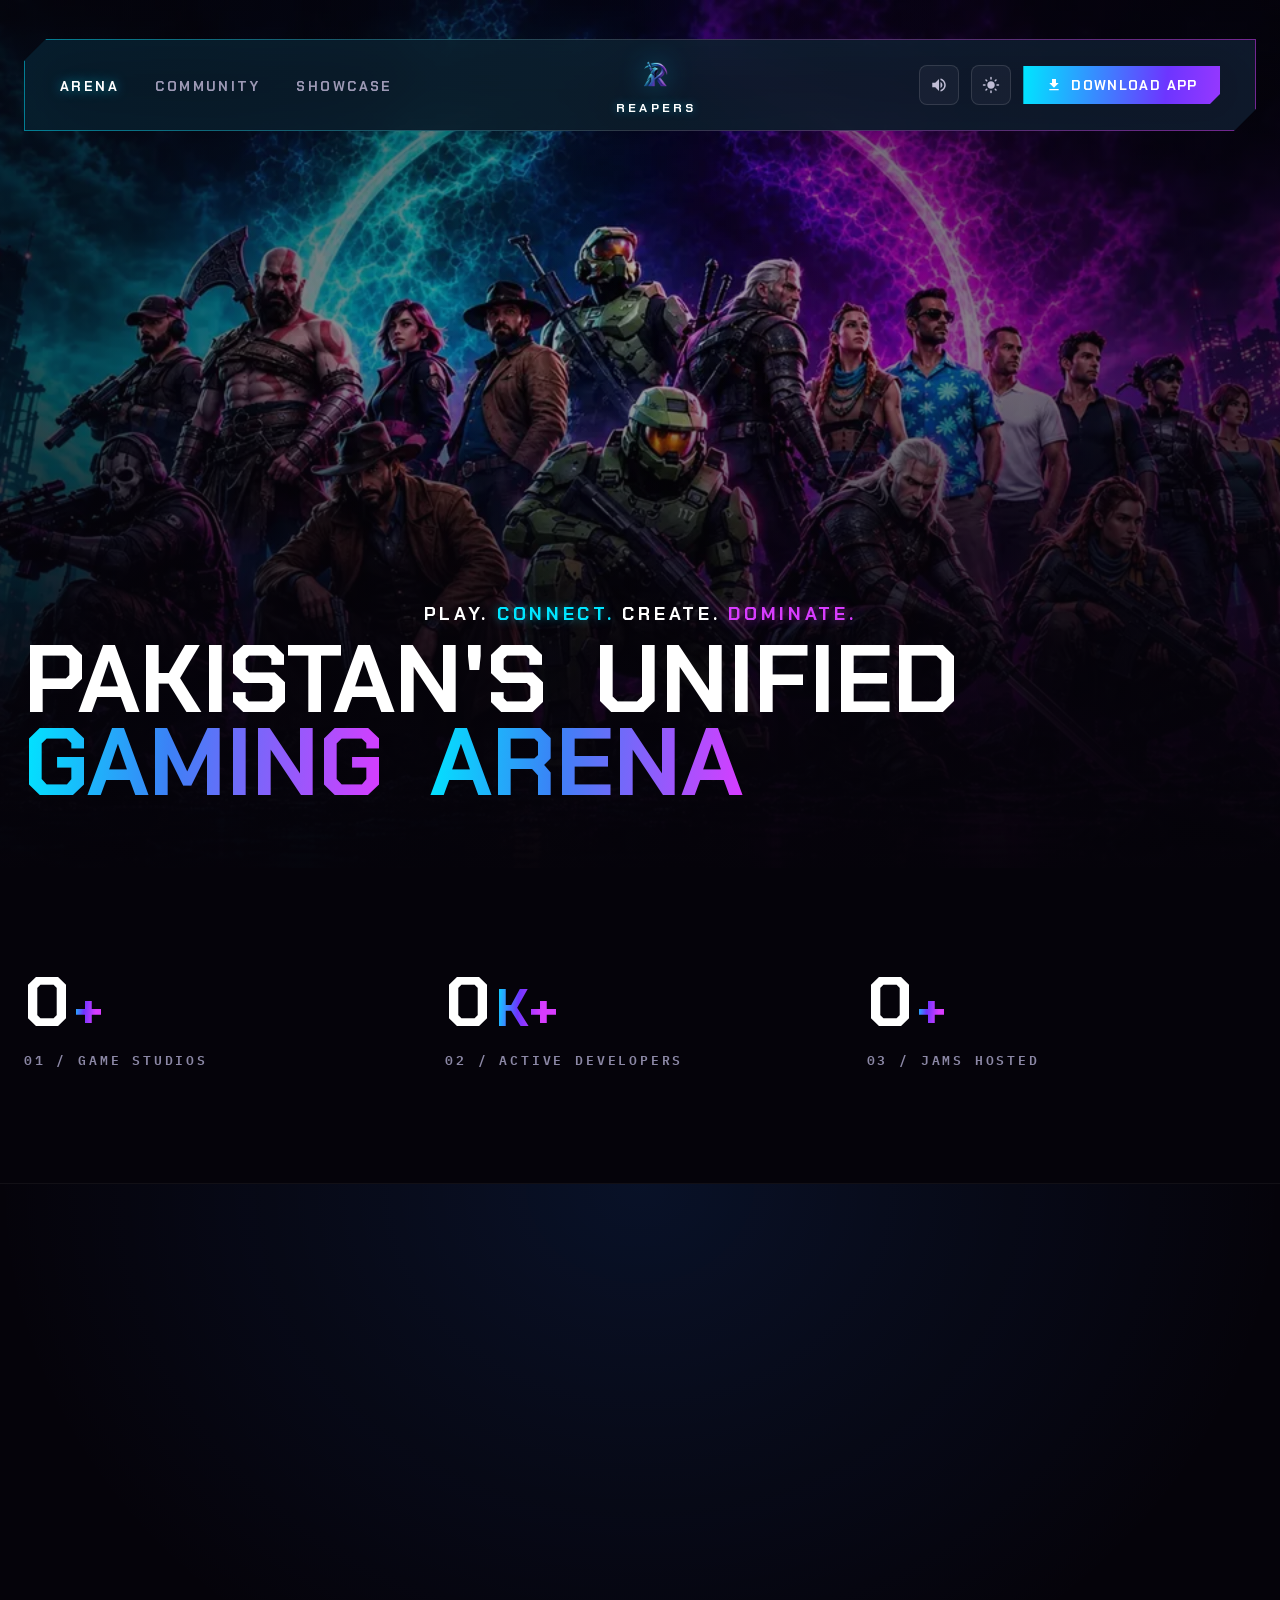
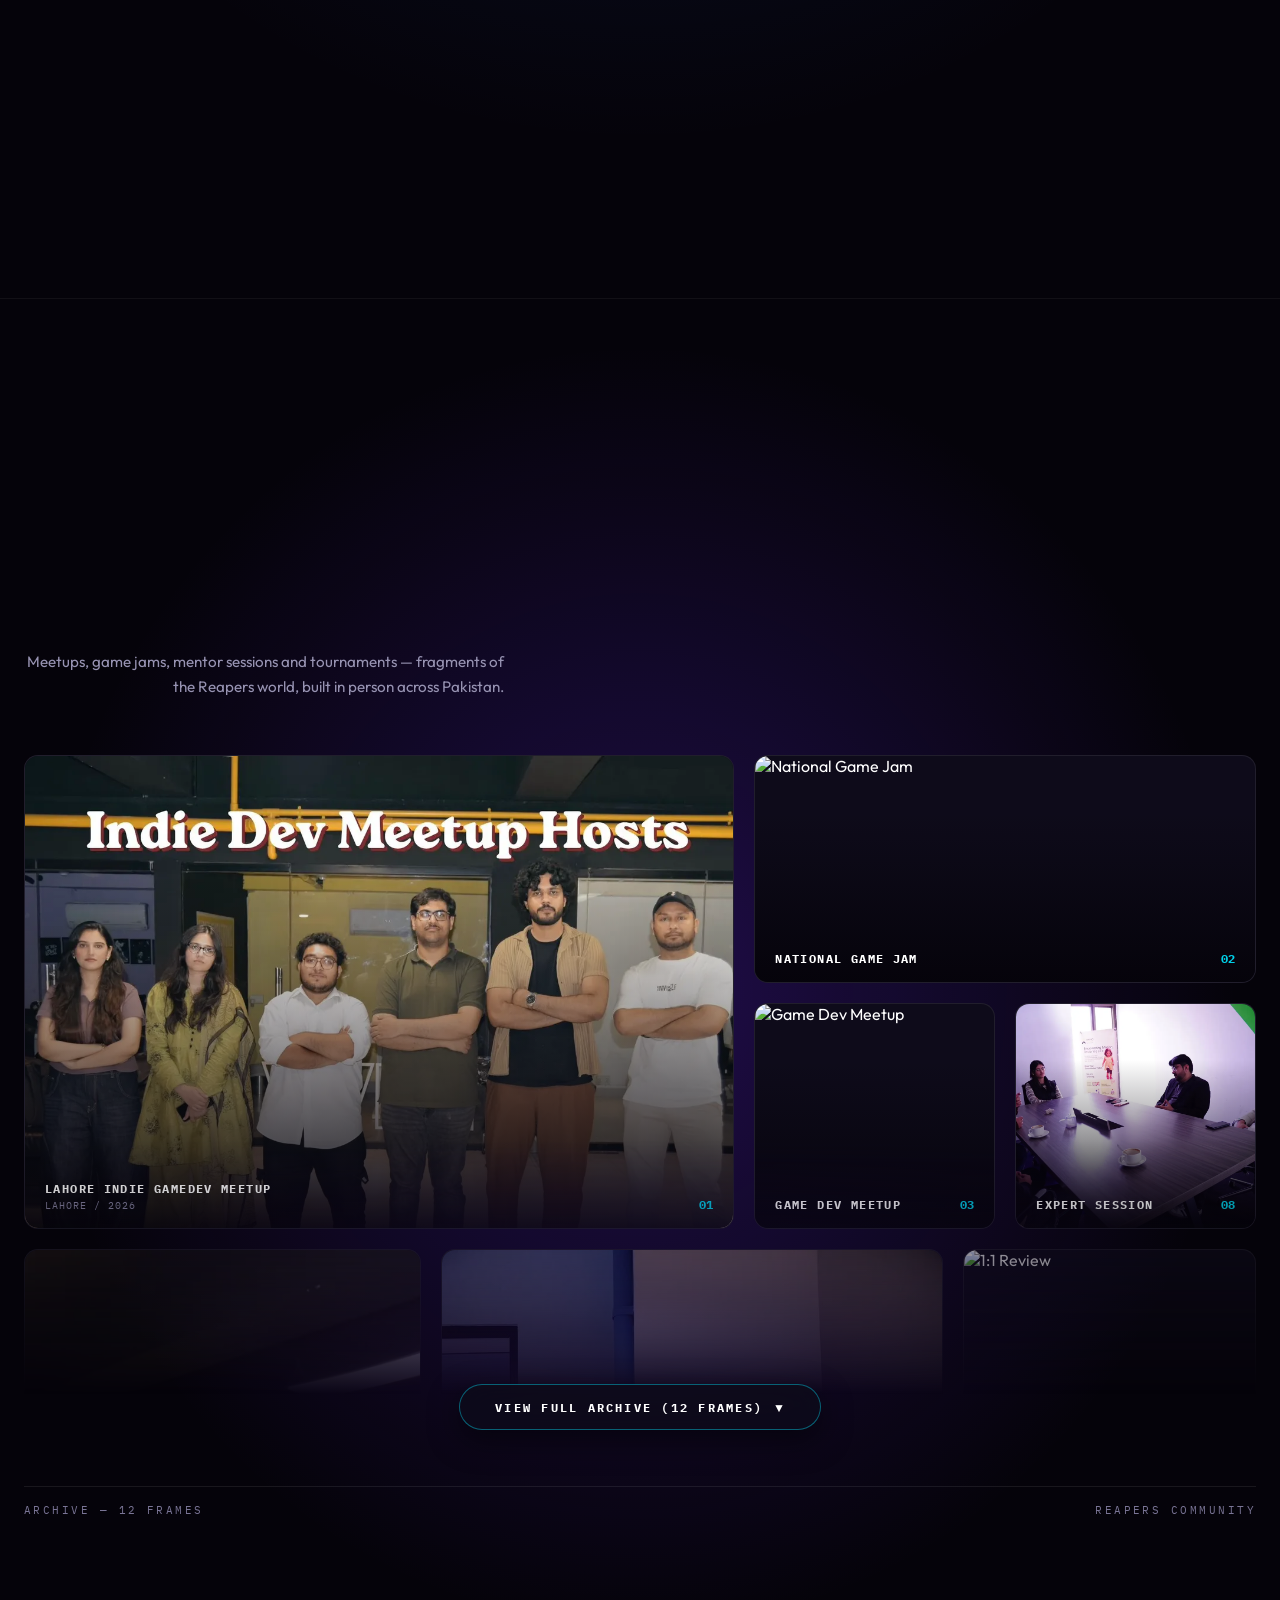
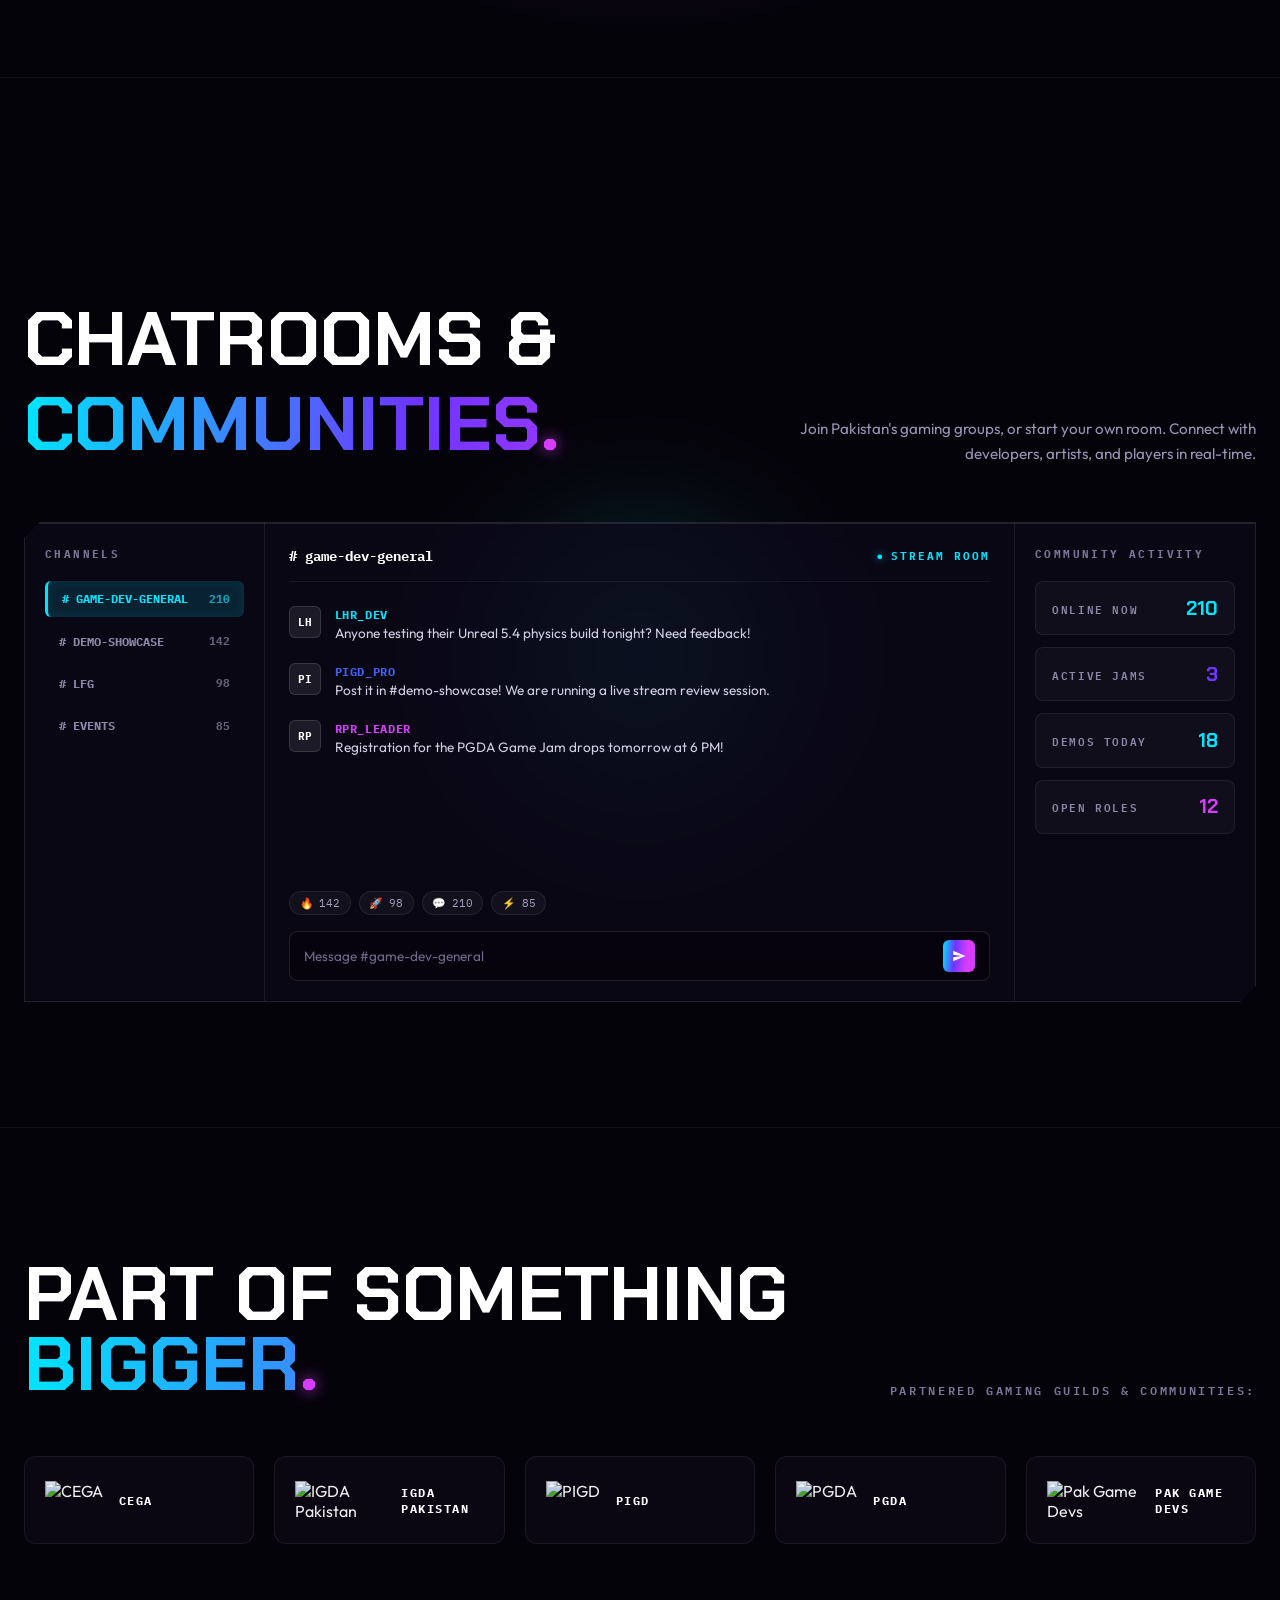
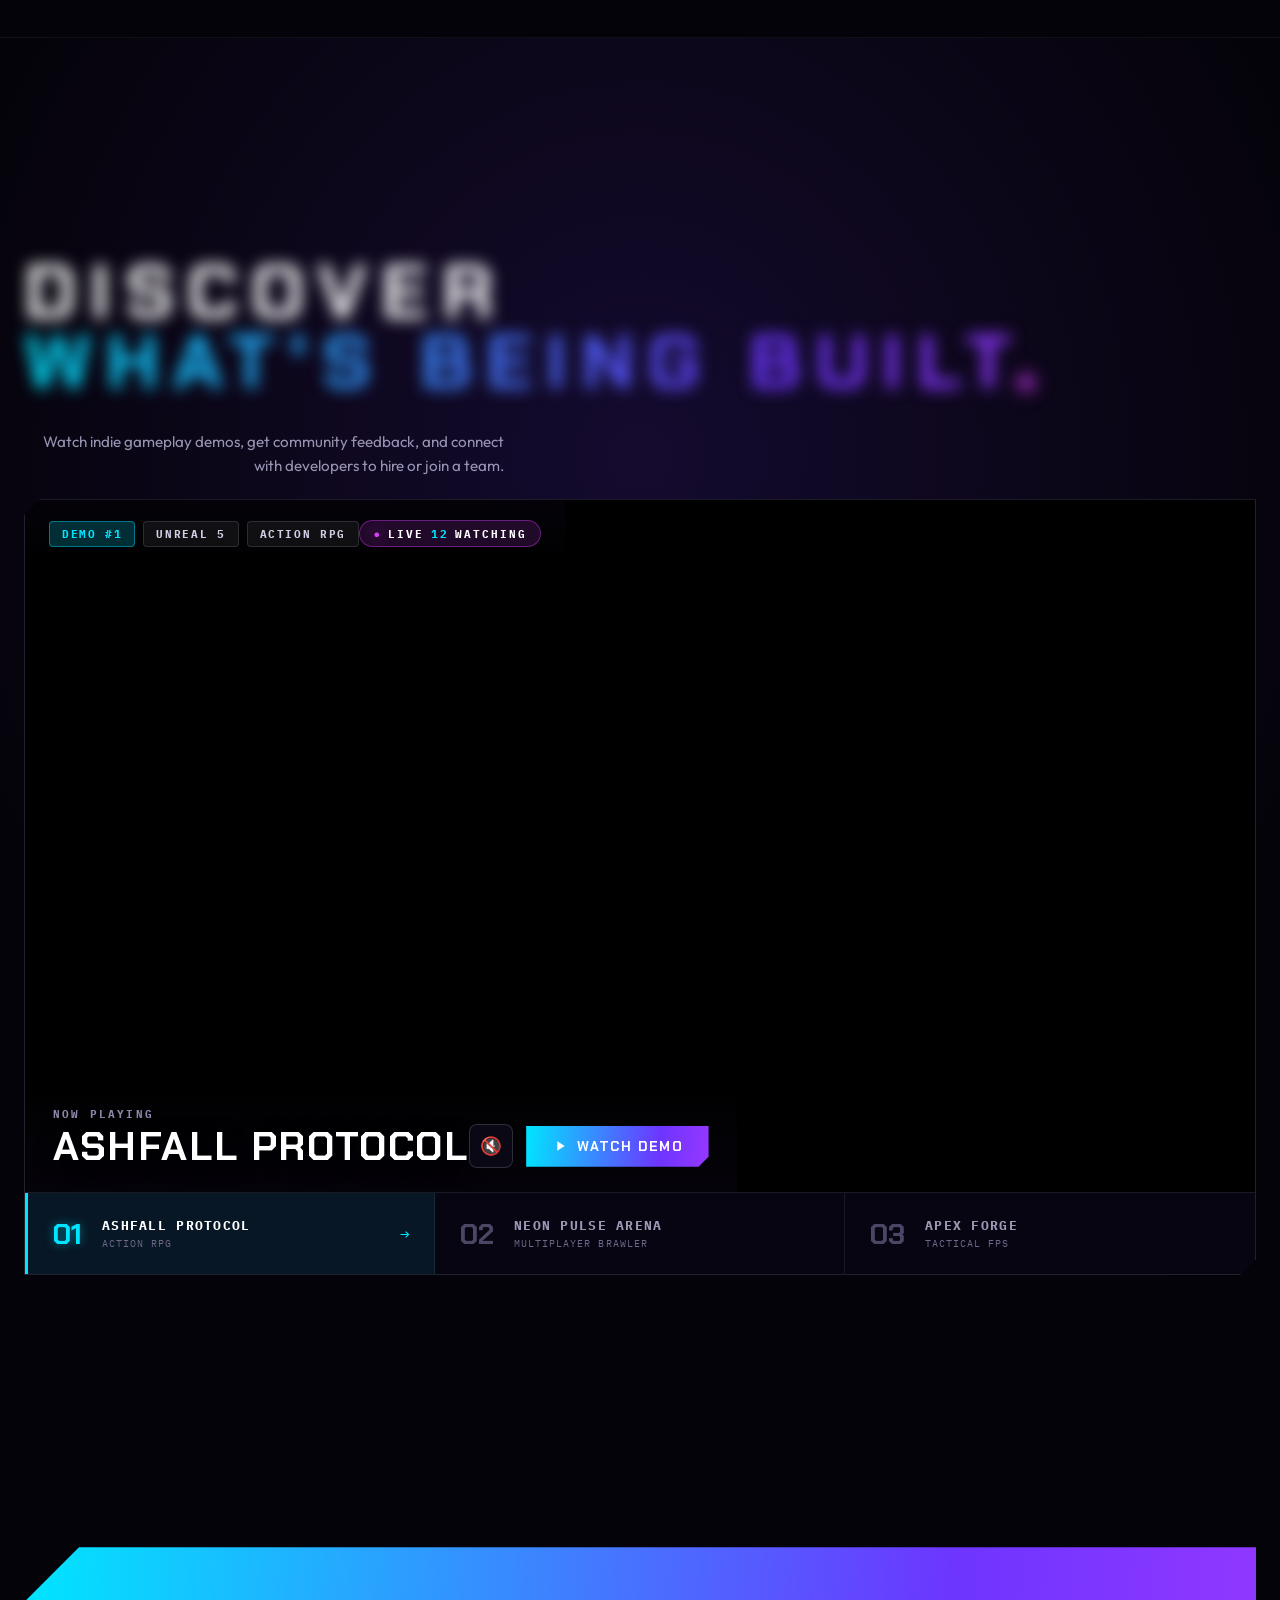
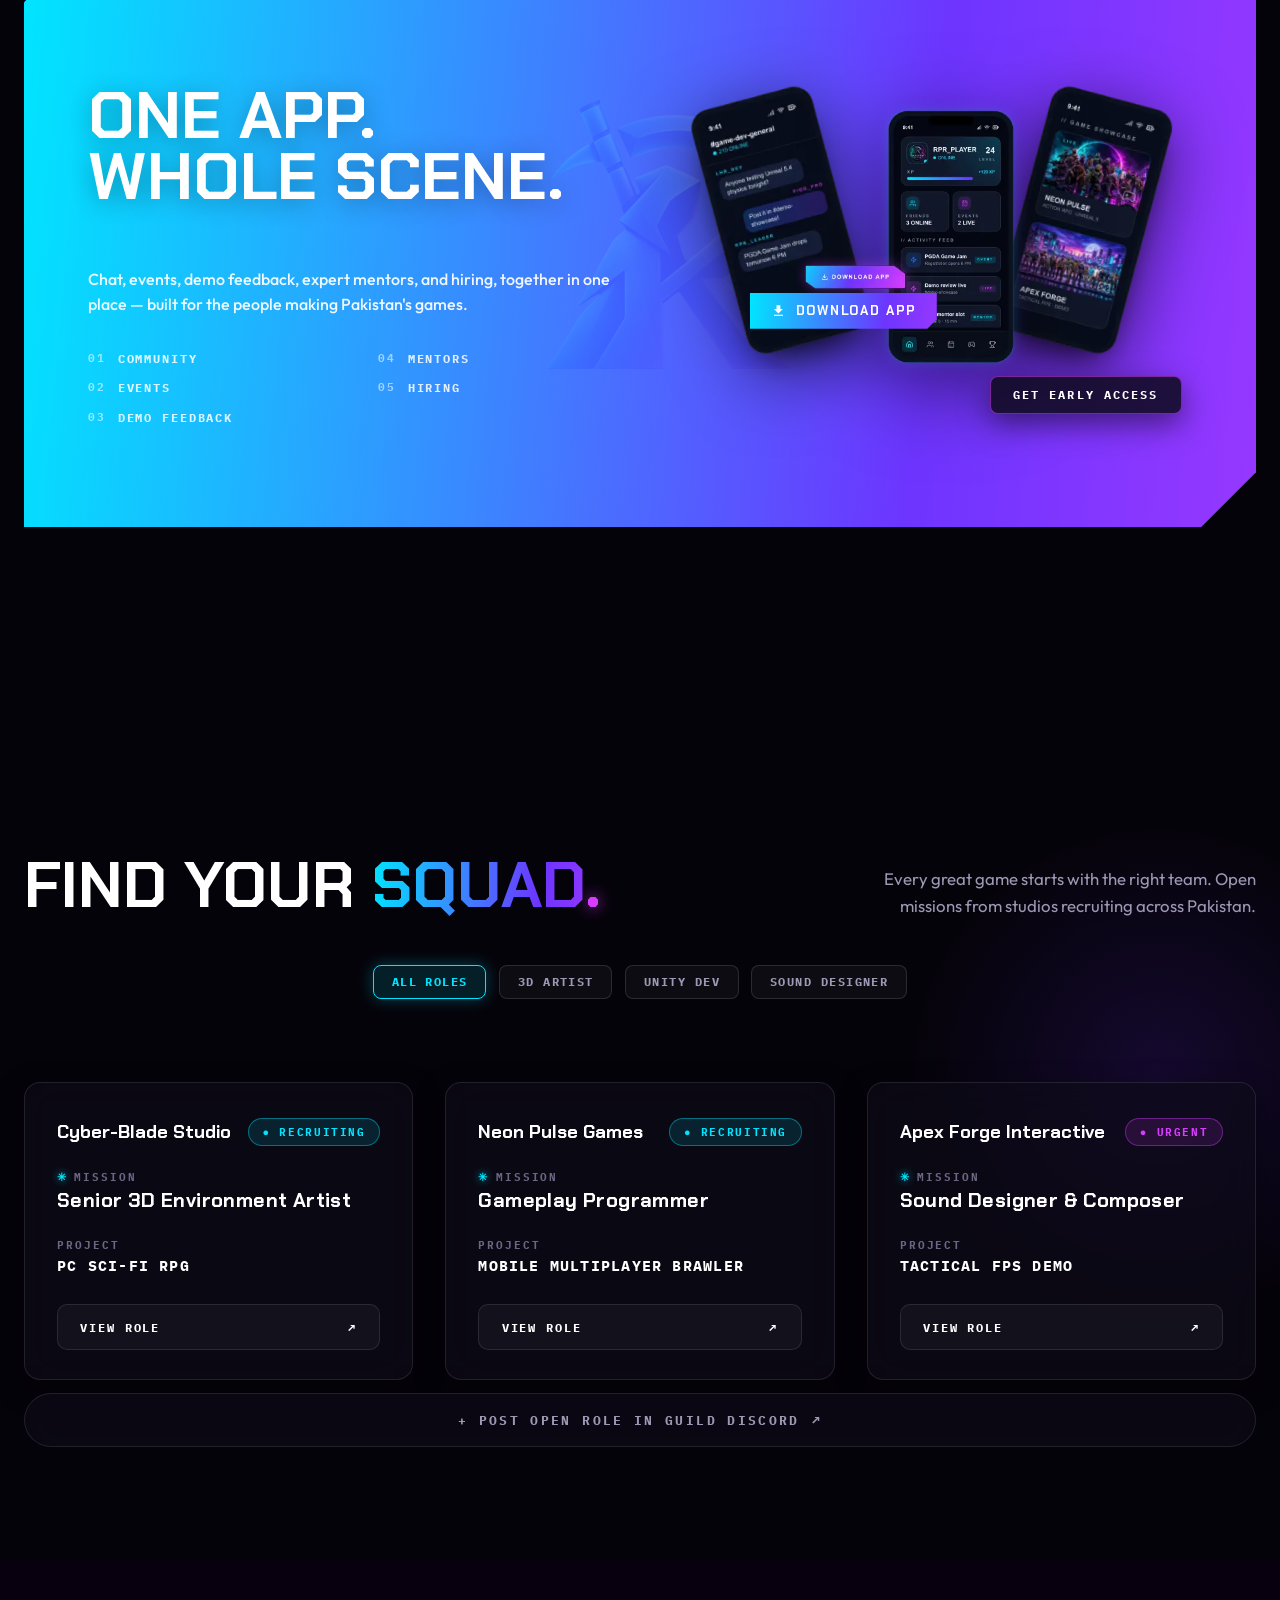
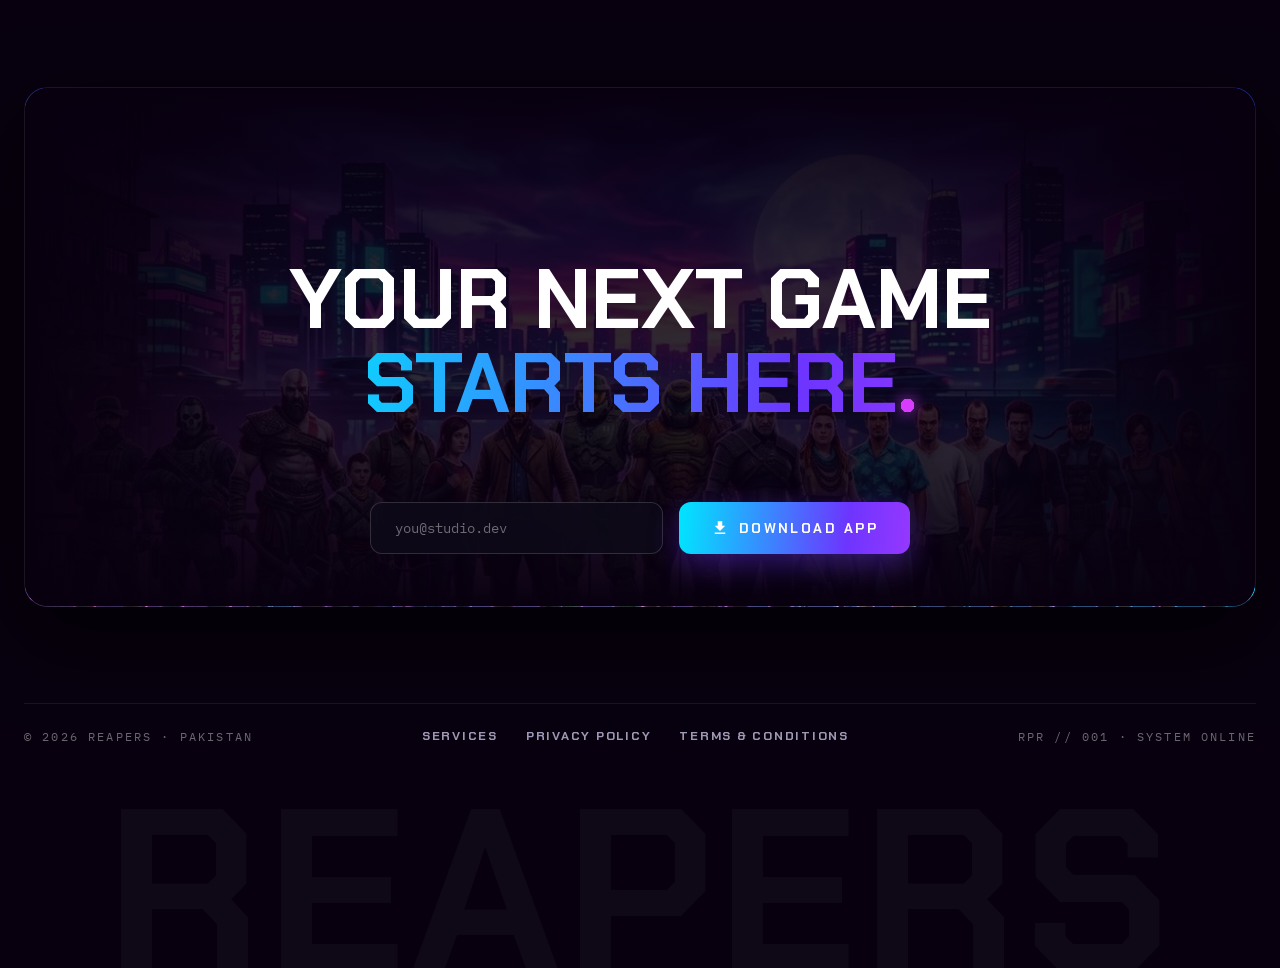
==== commit 0fae7904: "perf: optimize all heavy WebP/PNG image assets by 88% and add hero preloading" ====
--- a/index.html
+++ b/index.html
@@ -5,7 +5,7 @@
   <meta name="viewport" content="width=device-width, initial-scale=1.0, viewport-fit=cover">
   <title>Reapers Arena - Pakistan's Unified Gaming Arena</title>
   <meta name="description" content="Reapers: Pakistan's Unified Gaming Arena. Play, Connect, Create, Dominate.">
-  <link rel="icon" href="public/reapers-logo.png">
+  <link rel="icon" href="public/reapers-logo.webp">
 
   <!-- Google Fonts -->
   <link rel="preconnect" href="https://fonts.googleapis.com">
@@ -1558,7 +1558,7 @@
       min-height: 480px;
     }
 
-    /* Watermark Emblem Logo Background (public/bg-logo.png) */
+    /* Watermark Emblem Logo Background (public/bg-logo.webp) */
     .app-banner-watermark {
       position: absolute;
       left: 32%;
@@ -2768,6 +2768,10 @@
     }
     
     </style>
+  <!-- High-Priority Hero Asset Preloading -->
+  <link rel="preload" as="image" href="public/reapers-logo.webp">
+  <link rel="preload" as="image" href="public/hero.webp">
+  <link rel="preload" as="image" href="public/mobile-center.webp">
 </head>
 <body>
 
@@ -2786,7 +2790,7 @@
           <li class="nav-link"><a href="#showcase-demos">SHOWCASE</a></li>
         </ul>
         <a href="#" class="nav-brand" title="Reapers Homepage">
-          <img src="public/reapers-logo.png" alt="Reapers Logo" class="brand-logo-img">
+          <img src="public/reapers-logo.webp" alt="Reapers Logo" class="brand-logo-img">
           <span class="brand-name">REAPERS</span>
         </a>
         <div class="nav-actions">
@@ -2854,10 +2858,10 @@
   <!-- Entry Sequence Section -->
   <section class="entry-sequence-section" id="entry-sequence" data-sc-act="flow" data-sc-in>
     <div class="parallax-fill-layer" data-sc-parallax="-0.12">
-      <img src="public/bg-logo.png" alt="" class="bg-logo-watermark bg-logo-left" id="watermarkLeft" aria-hidden="true">
+      <img src="public/bg-logo.webp" alt="" class="bg-logo-watermark bg-logo-left" id="watermarkLeft" aria-hidden="true">
     </div>
     <div class="parallax-fill-layer" data-sc-parallax="0.12">
-      <img src="public/bg-logo.png" alt="" class="bg-logo-watermark bg-logo-right" id="watermarkRight" aria-hidden="true">
+      <img src="public/bg-logo.webp" alt="" class="bg-logo-watermark bg-logo-right" id="watermarkRight" aria-hidden="true">
     </div>
 
     <div class="entry-container">
@@ -3299,8 +3303,8 @@
 
       <div class="app-banner-box">
 
-        <!-- Background Emblem Logo Watermark (public/bg-logo.png) -->
-        <img src="public/bg-logo.png" alt="" class="app-banner-watermark" aria-hidden="true">
+        <!-- Background Emblem Logo Watermark (public/bg-logo.webp) -->
+        <img src="public/bg-logo.webp" alt="" class="app-banner-watermark" aria-hidden="true">
 
         <!-- Left Content -->
         <div class="app-banner-copy">
@@ -3991,6 +3995,15 @@
     }
 
     const cyberAudio = new CyberAudioEngine();
+
+      // Global First-Gesture Audio Unlock (resumes AudioContext on ANY first click/tap/keypress anywhere on page)
+      const unlockAudio = () => {
+        if (typeof cyberAudio !== 'undefined') cyberAudio.init();
+      };
+      document.addEventListener('click', unlockAudio, { once: true });
+      document.addEventListener('pointerdown', unlockAudio, { once: true });
+      document.addEventListener('keydown', unlockAudio, { once: true });
+
 
     // Attach Contextual Audio Listeners to Interactive Elements
     document.addEventListener('DOMContentLoaded', () => {
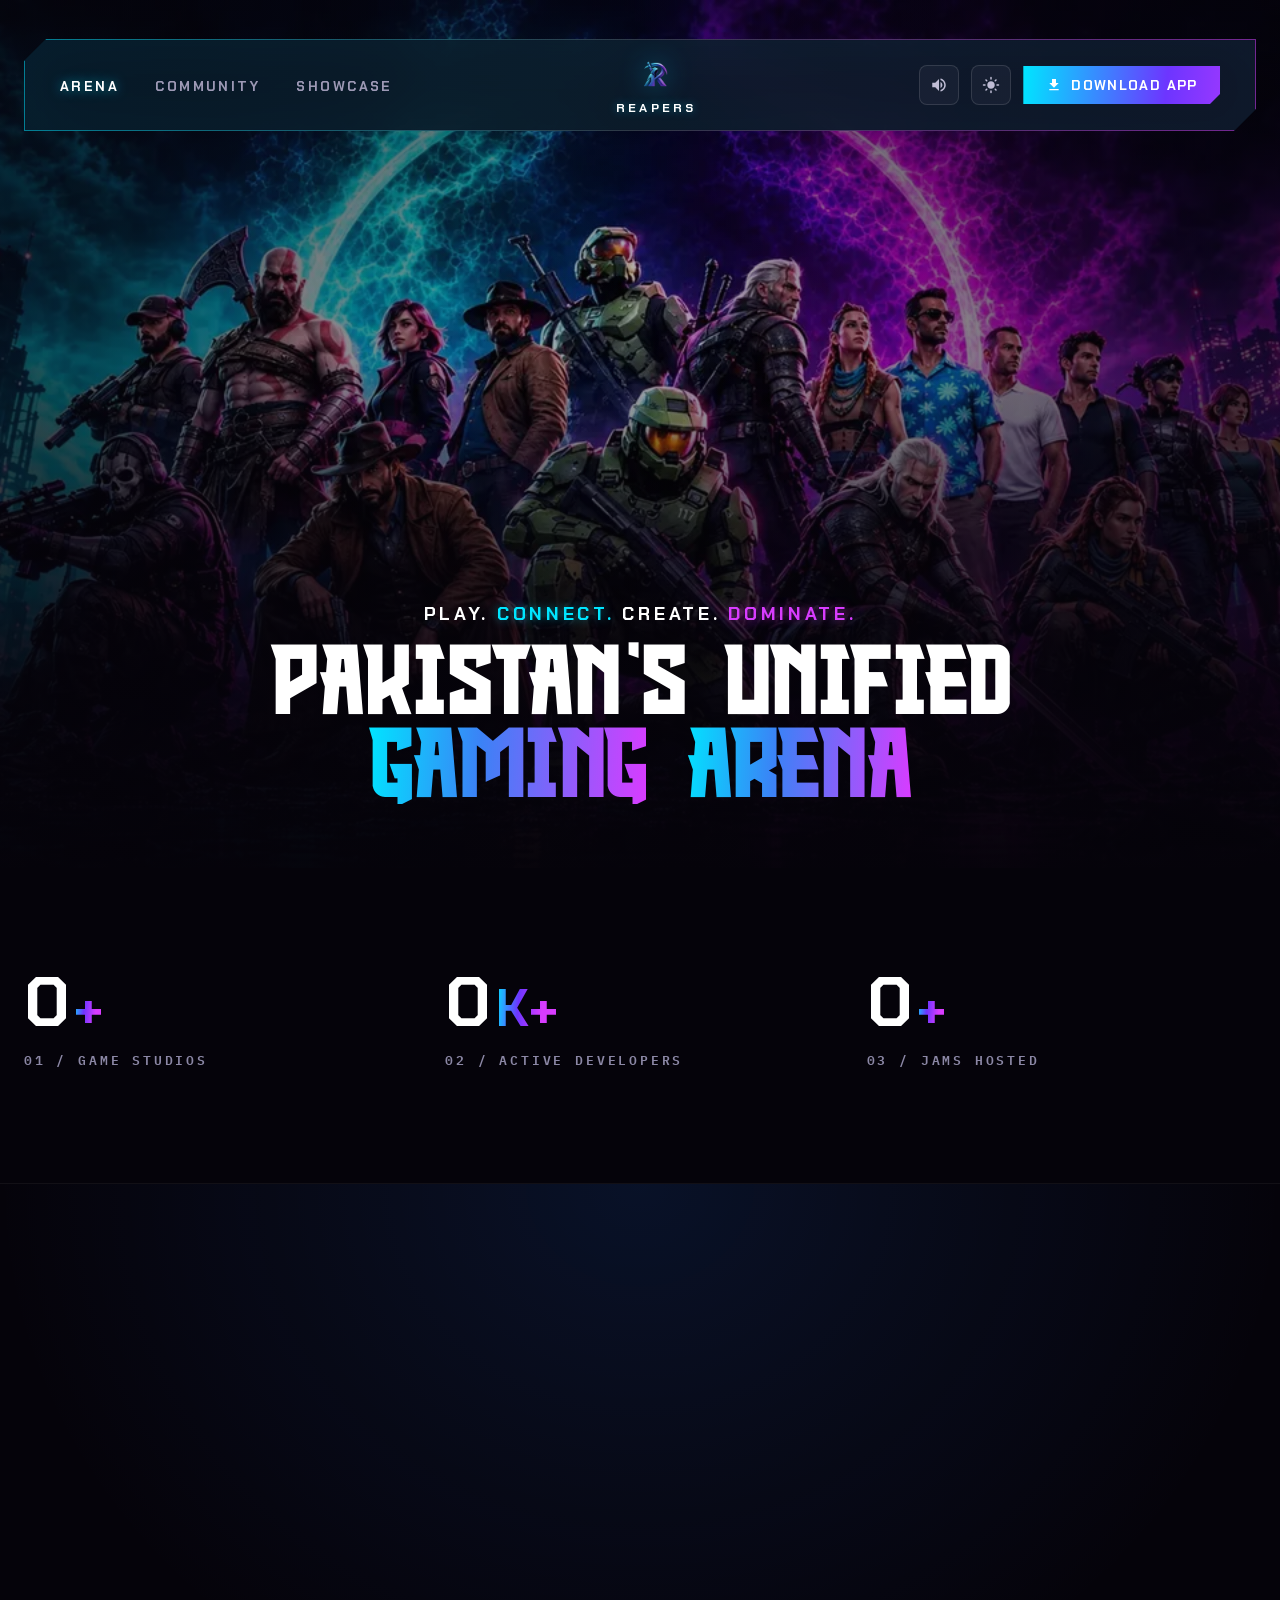
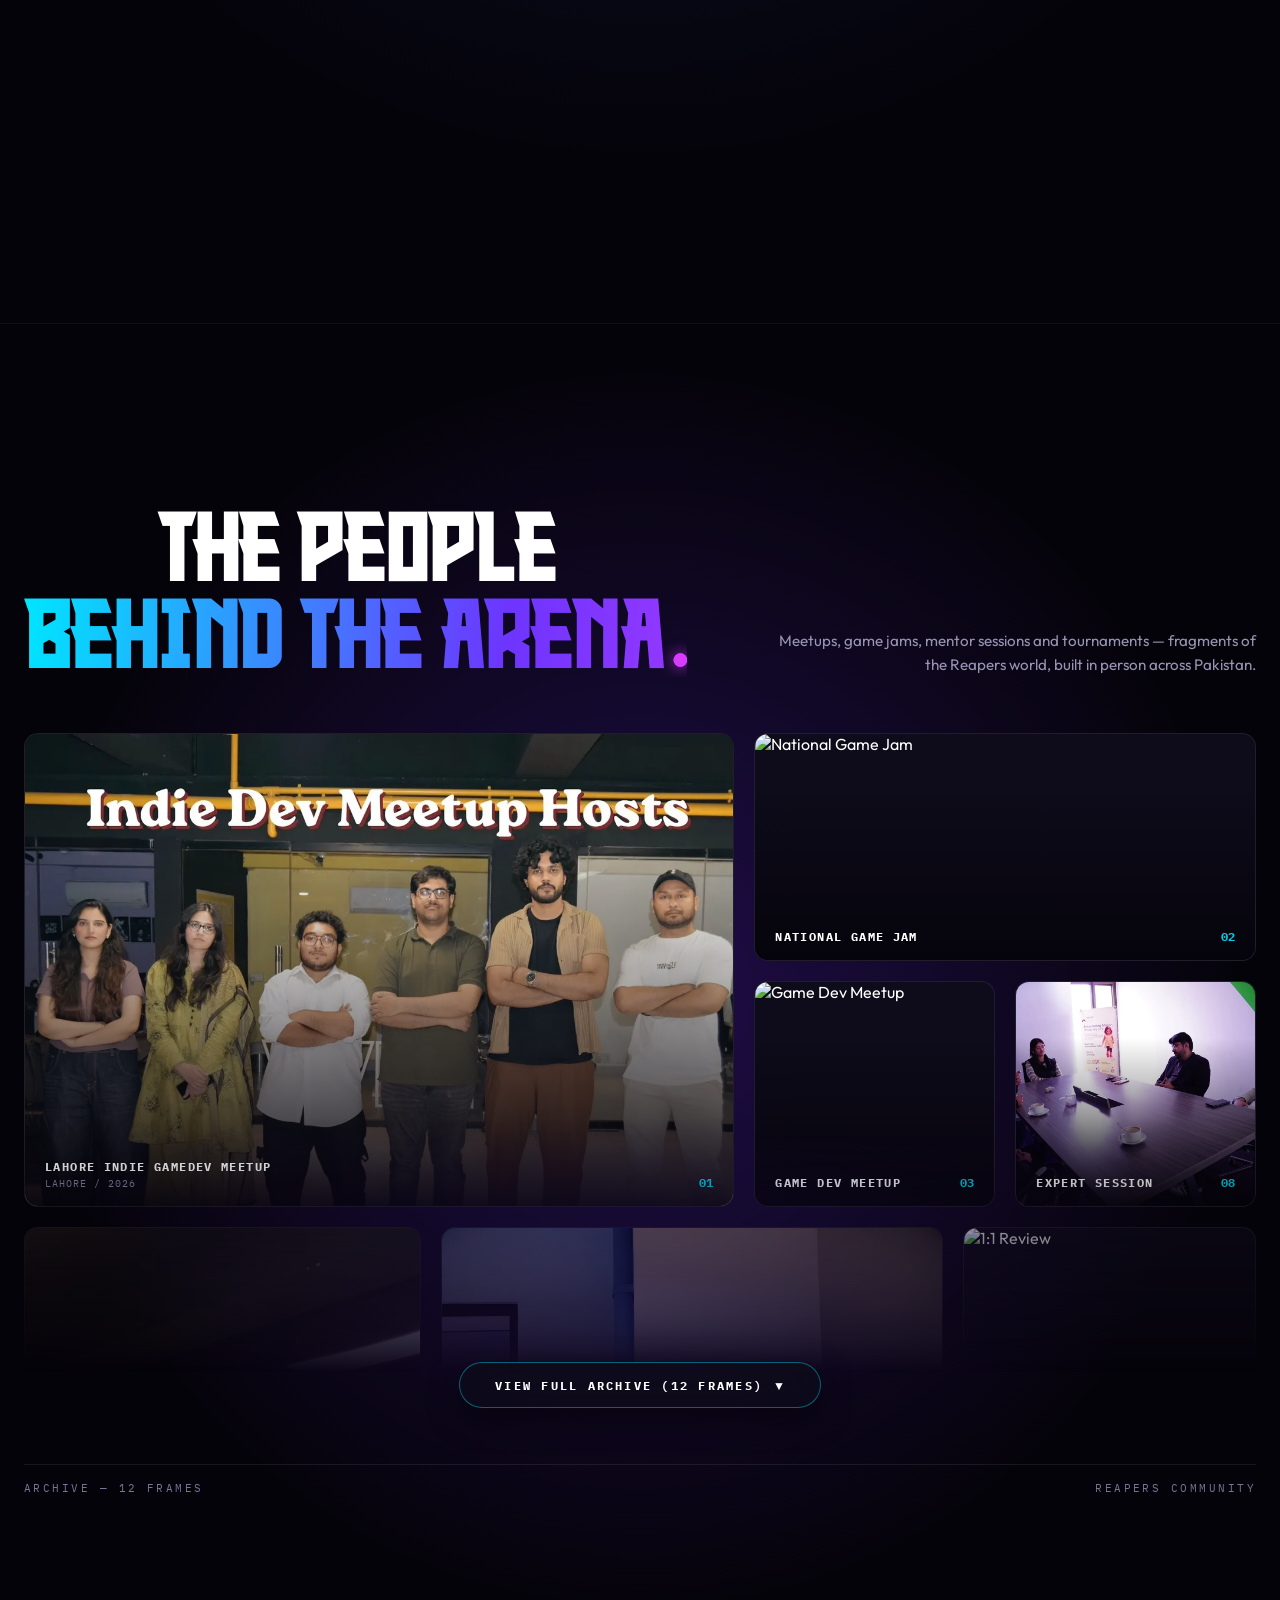
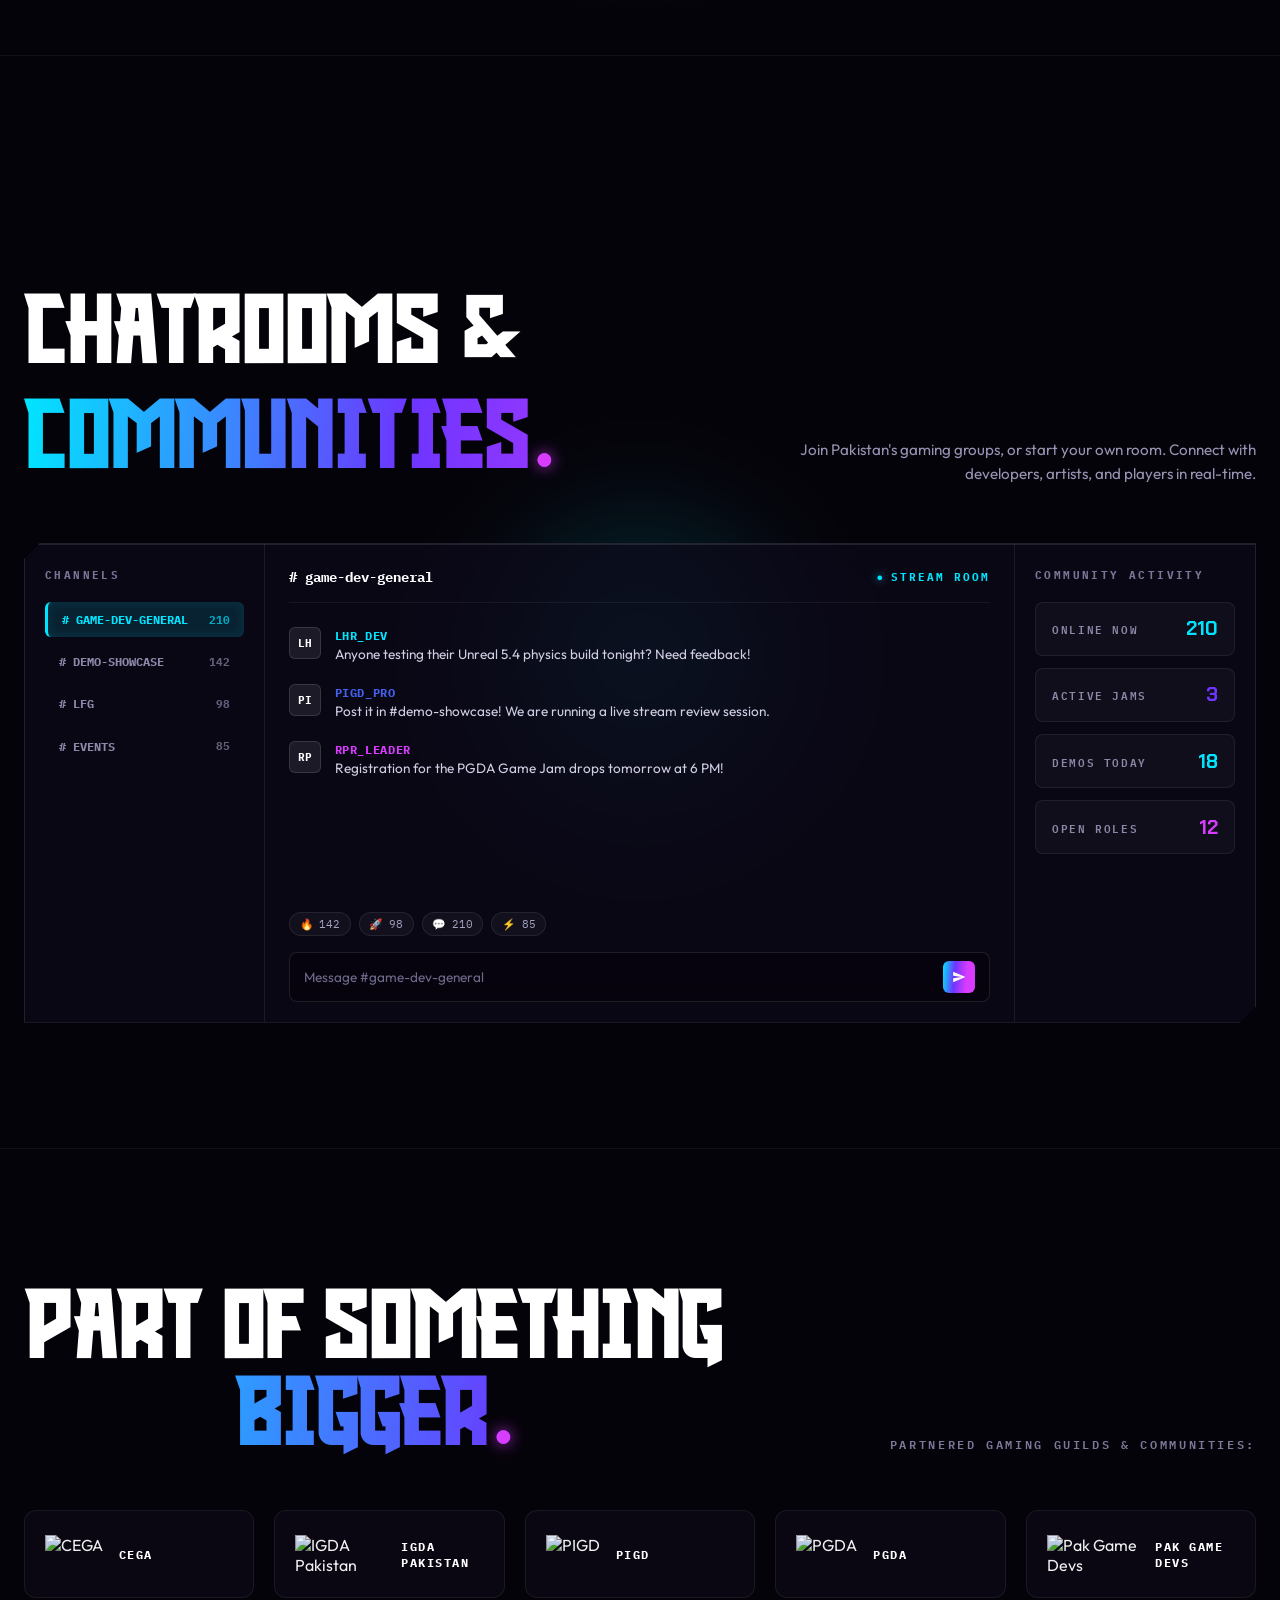
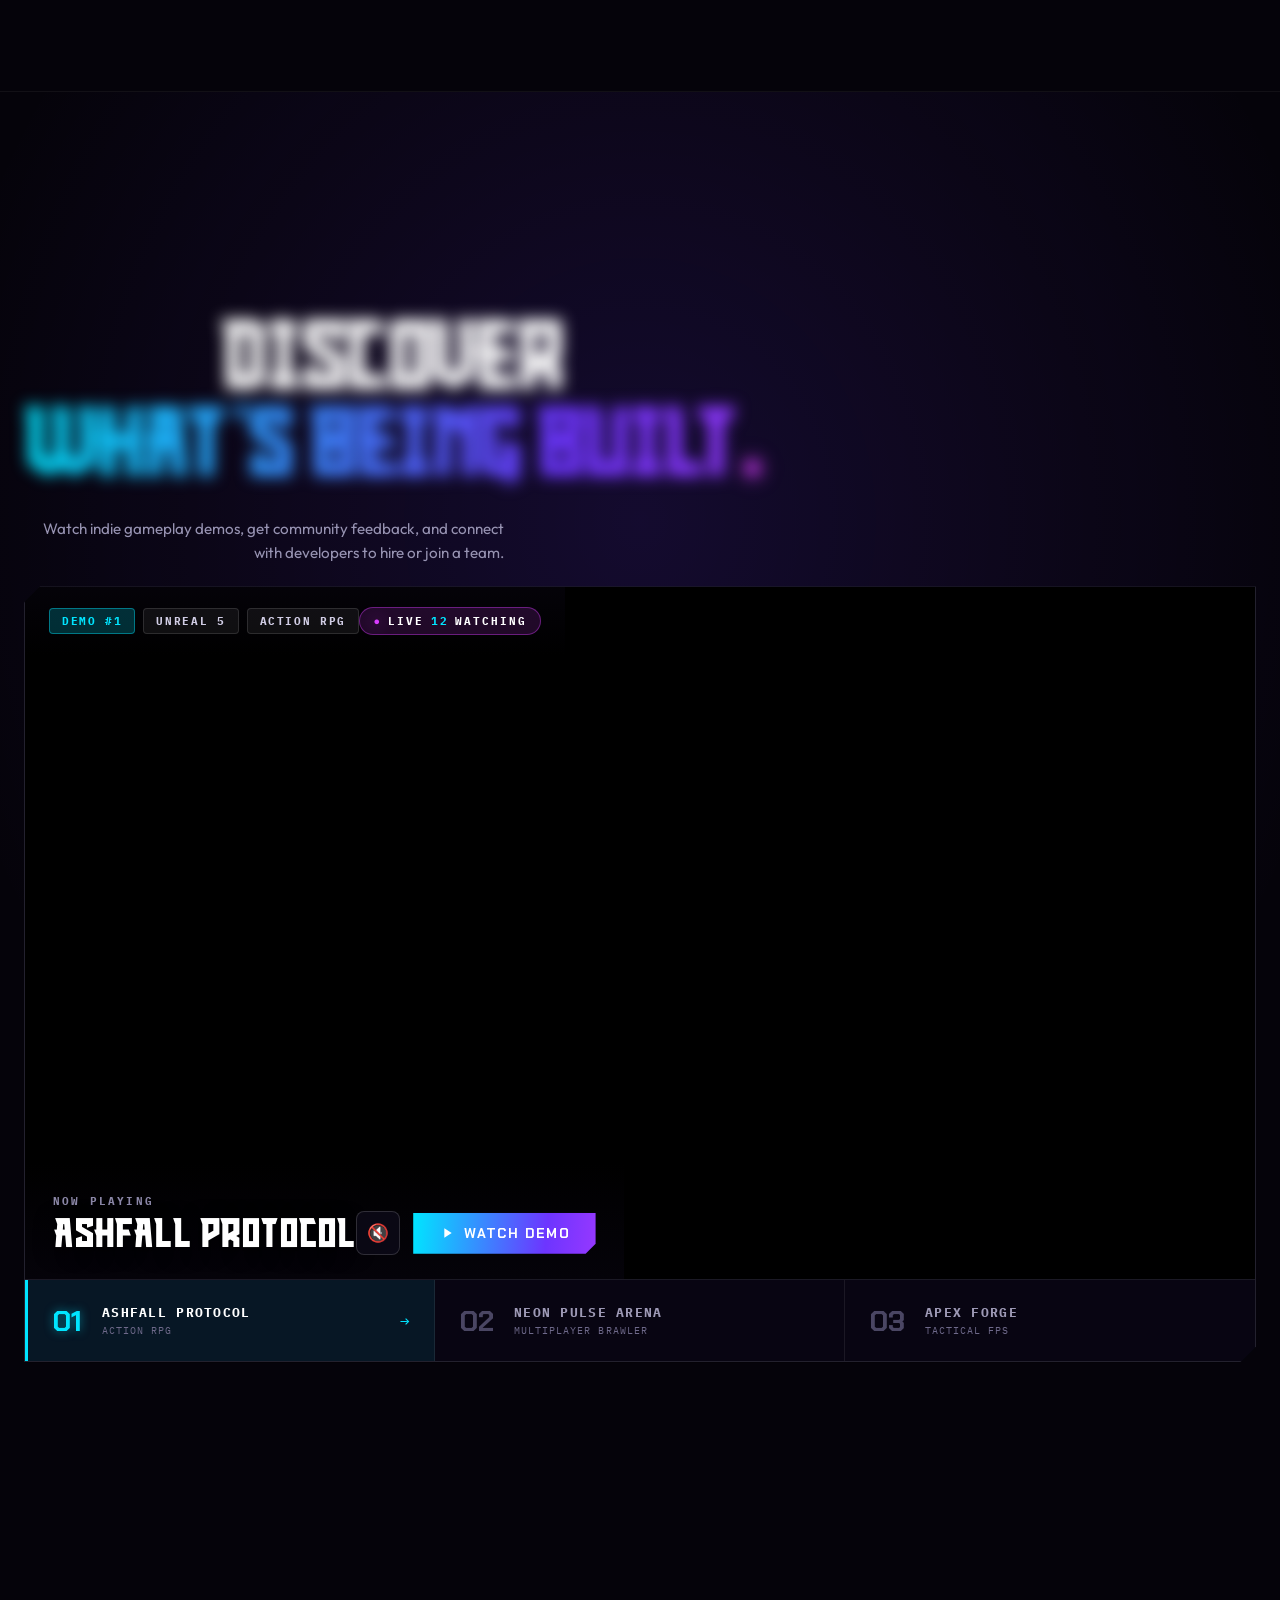
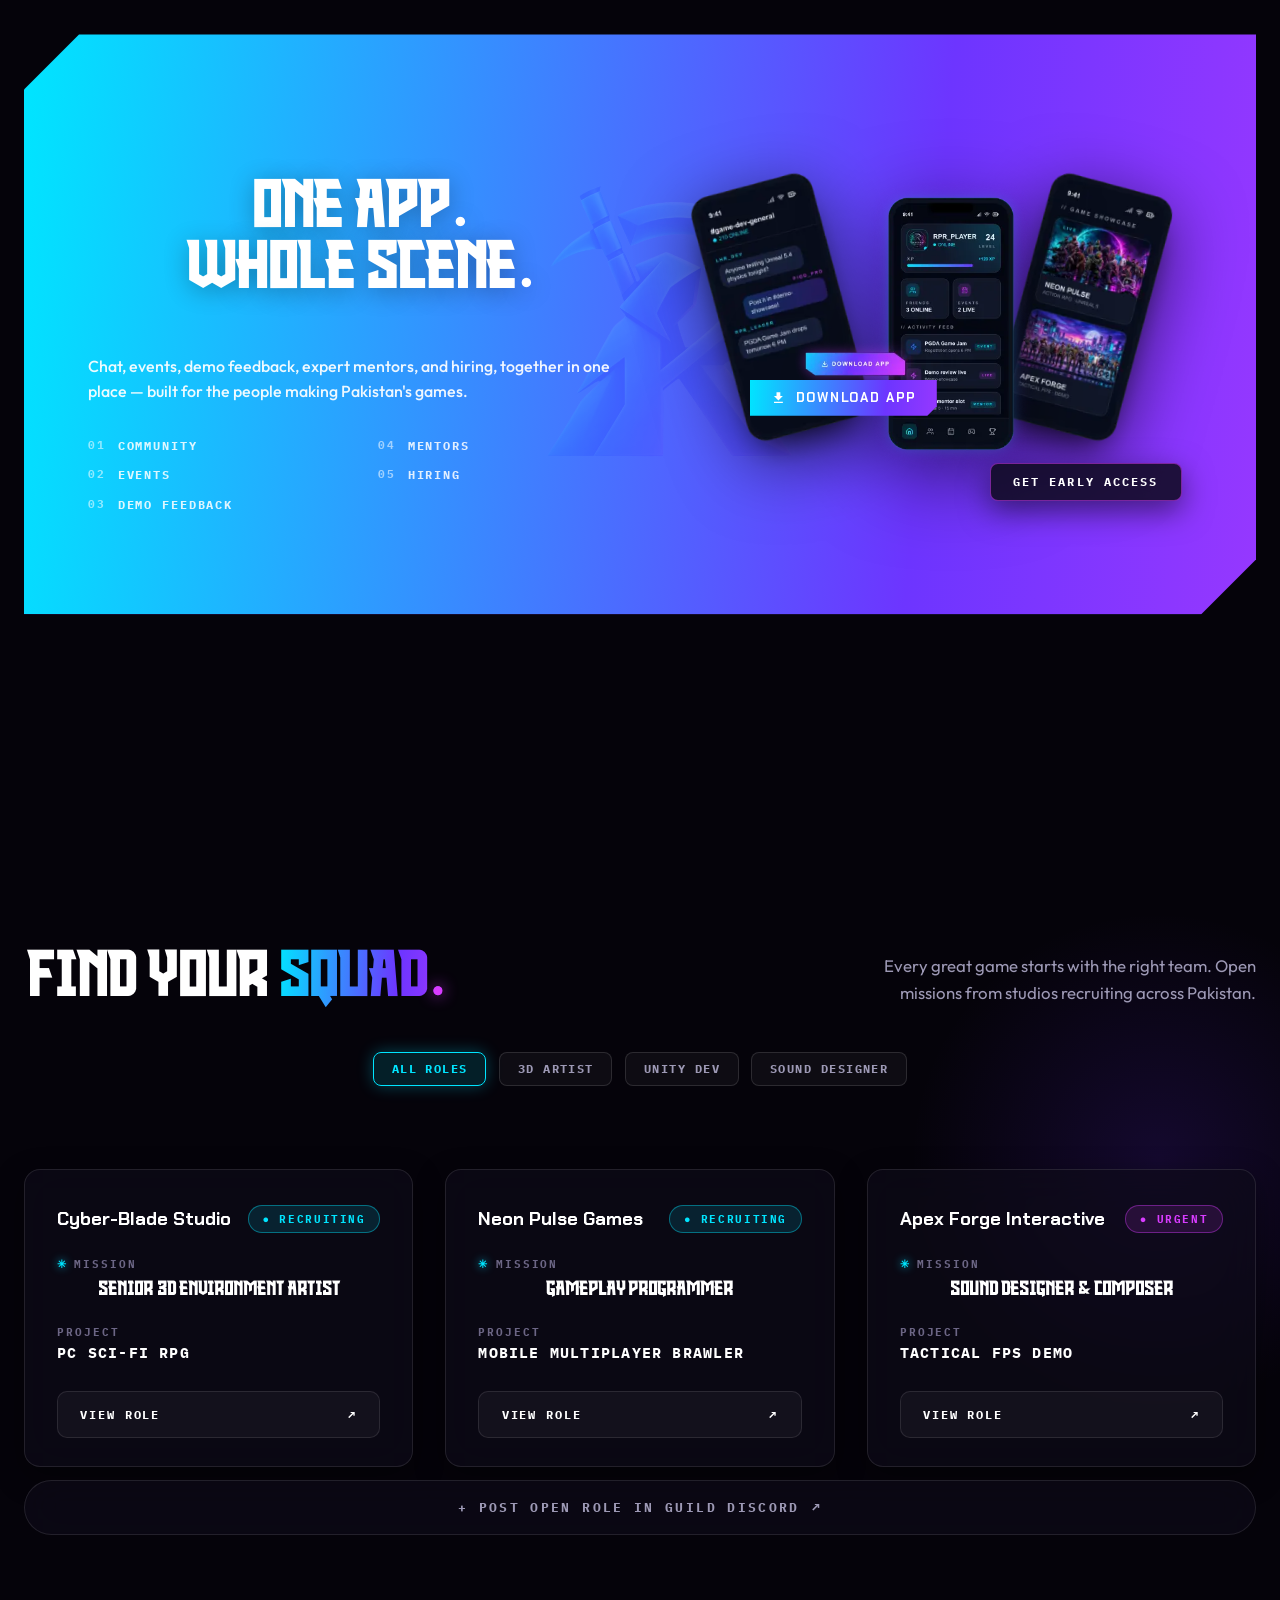
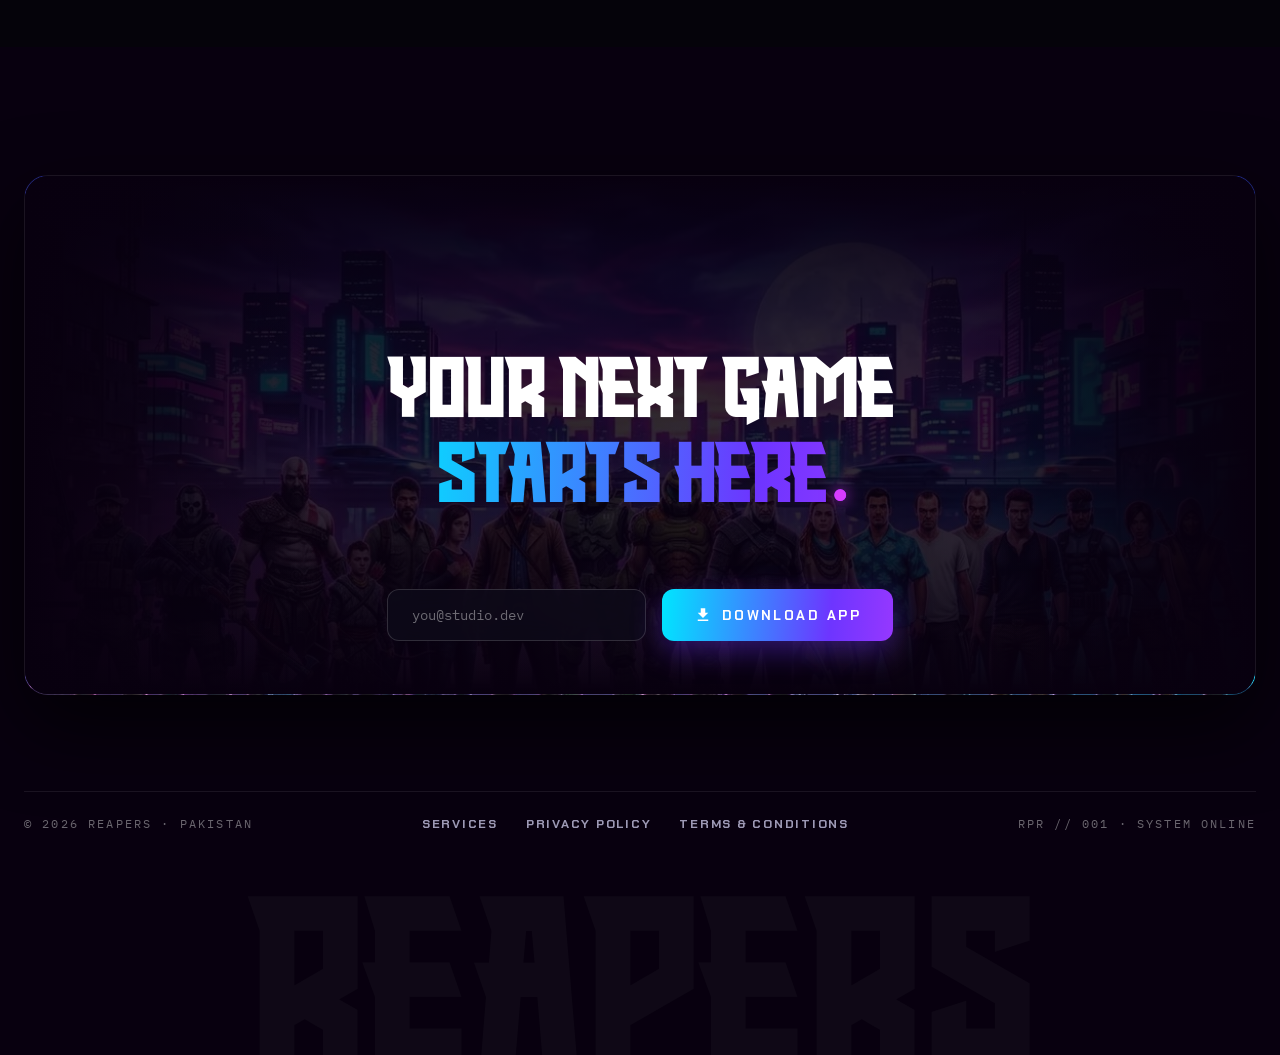
==== commit 5d0b2098: "style: apply local Knight Warrior font and exact Figma heading typography specs across all pages" ====
--- a/index.html
+++ b/index.html
@@ -17,8 +17,10 @@
     /* Knight Warrior Font Import */
     @font-face {
       font-family: 'Knight Warrior';
-      src: local('Knight Warrior'), local('KNIGHT WARRIOR'), url('https://fonts.cdnfonts.com/s/95191/KnightWarrior.woff') format('woff');
-      font-weight: 400;
+      src: local('Knight Warrior'), local('KNIGHT WARRIOR'),
+           url('public/fonts/KnightWarrior.woff') format('woff'),
+           url('https://fonts.cdnfonts.com/s/105453/KnightWarrior-w16n8.woff') format('woff');
+      font-weight: 100 900;
       font-style: normal;
       font-display: swap;
     }
@@ -26,7 +28,7 @@
     :root {
       --bg-dark: #05030A;
       --bg-card: rgba(14, 11, 26, 0.65);
-      --font-hero: "Knight Warrior", "Chakra Petch", system-ui, -apple-system, sans-serif;
+      --font-hero: "Knight Warrior", "KNIGHT WARRIOR", system-ui, sans-serif;
       --font-display: "Chakra Petch", system-ui, -apple-system, sans-serif;
       --font-body: "Outfit", system-ui, -apple-system, sans-serif;
       --font-mono: "IBM Plex Mono", monospace;
@@ -60,10 +62,11 @@
     h1, h2, h3, h4, h5, h6,
     .hero-title, .entry-title, .people-title, .chatrooms-title,
     .guilds-title, .showcase-title, .app-banner-title, .hiring-title,
-    .final-cta-title, .services-title, .legal-title, .service-title,
-    .card-title, .bento-title {
-      font-weight: 800 !important;
-      letter-spacing: 0.02em;
+    .final-cta-title, .services-title, .legal-title {
+      font-family: var(--font-hero) !important;
+      letter-spacing: 0px;
+      text-transform: uppercase;
+      text-align: center;
     }
 
     /* ---------------------------------------------------- Hero Section --- */
@@ -334,13 +337,14 @@
     }
 
     .hero-title {
-      font-family: var(--font-hero);
-      font-weight: 800;
-      font-style: normal;
-      font-size: clamp(3rem, 7.5vw, 112px);
-      line-height: clamp(2.6rem, 6.5vw, 96.32px);
-      letter-spacing: 0px;
-      text-transform: uppercase;
+      font-family: var(--font-hero) !important;
+      font-weight: 400 !important;
+      font-style: normal !important;
+      font-size: clamp(3rem, 7.5vw, 120px) !important;
+      line-height: clamp(2.6rem, 6.5vw, 104px) !important;
+      letter-spacing: 0px !important;
+      text-transform: uppercase !important;
+      text-align: center !important;
     }
 
     .hero-title-line1 {
@@ -517,16 +521,18 @@
     }
 
     .entry-title {
-      font-family: var(--font-hero);
-      font-weight: 800;
-      font-style: normal;
-      font-size: clamp(3.2rem, 7.2vw, 108px);
-      line-height: clamp(2.8rem, 6.5vw, 94px);
-      letter-spacing: 0px;
-      text-transform: uppercase;
-      display: flex;
-      flex-direction: column;
-      align-items: center;
+      font-family: var(--font-hero) !important;
+      font-weight: 400 !important;
+      font-style: normal !important;
+      font-size: clamp(3.2rem, 8.5vw, 150px) !important;
+      line-height: clamp(2.8rem, 7.5vw, 130px) !important;
+      letter-spacing: 0px !important;
+      text-transform: uppercase !important;
+      text-align: center !important;
+      vertical-align: middle !important;
+      display: flex !important;
+      flex-direction: column !important;
+      align-items: center !important;
     }
 
     .entry-title-white {
@@ -1222,13 +1228,14 @@
     }
 
     .people-title {
-      font-family: var(--font-hero);
-      font-weight: 800;
-      font-style: normal;
-      font-size: clamp(2.8rem, 6vw, 90px);
-      line-height: clamp(2.5rem, 5.5vw, 80px);
-      letter-spacing: 0px;
-      text-transform: uppercase;
+      font-family: var(--font-hero) !important;
+      font-weight: 400 !important;
+      font-style: normal !important;
+      font-size: clamp(2.8rem, 7.5vw, 120px) !important;
+      line-height: clamp(2.5rem, 6.8vw, 104px) !important;
+      letter-spacing: 0px !important;
+      text-transform: uppercase !important;
+      text-align: center !important;
     }
 
     .people-title-white { display: block; color: #FFFFFF; }
@@ -1479,7 +1486,16 @@
       .header-wrapper { margin-top: 0.5rem; padding: 0 0.75rem; }
       .navbar { padding: 0.5rem 0.85rem; }
       .hero-content { padding-top: 7rem; padding-bottom: 3.5rem; text-align: center; }
-      .hero-title { font-size: clamp(2.2rem, 8vw, 3.8rem); line-height: 1.1; }
+      .hero-title {
+      font-family: var(--font-hero) !important;
+      font-weight: 400 !important;
+      font-style: normal !important;
+      font-size: clamp(3rem, 7.5vw, 120px) !important;
+      line-height: clamp(2.6rem, 6.5vw, 104px) !important;
+      letter-spacing: 0px !important;
+      text-transform: uppercase !important;
+      text-align: center !important;
+    }
       .hero-desc { font-size: 0.95rem; line-height: 1.5; max-width: 100%; }
       .hero-actions { flex-direction: column; width: 100%; max-width: 320px; margin: 0 auto; gap: 0.75rem; }
       .hero-actions .btn-primary, .hero-actions .btn-secondary { width: 100%; justify-content: center; text-align: center; }
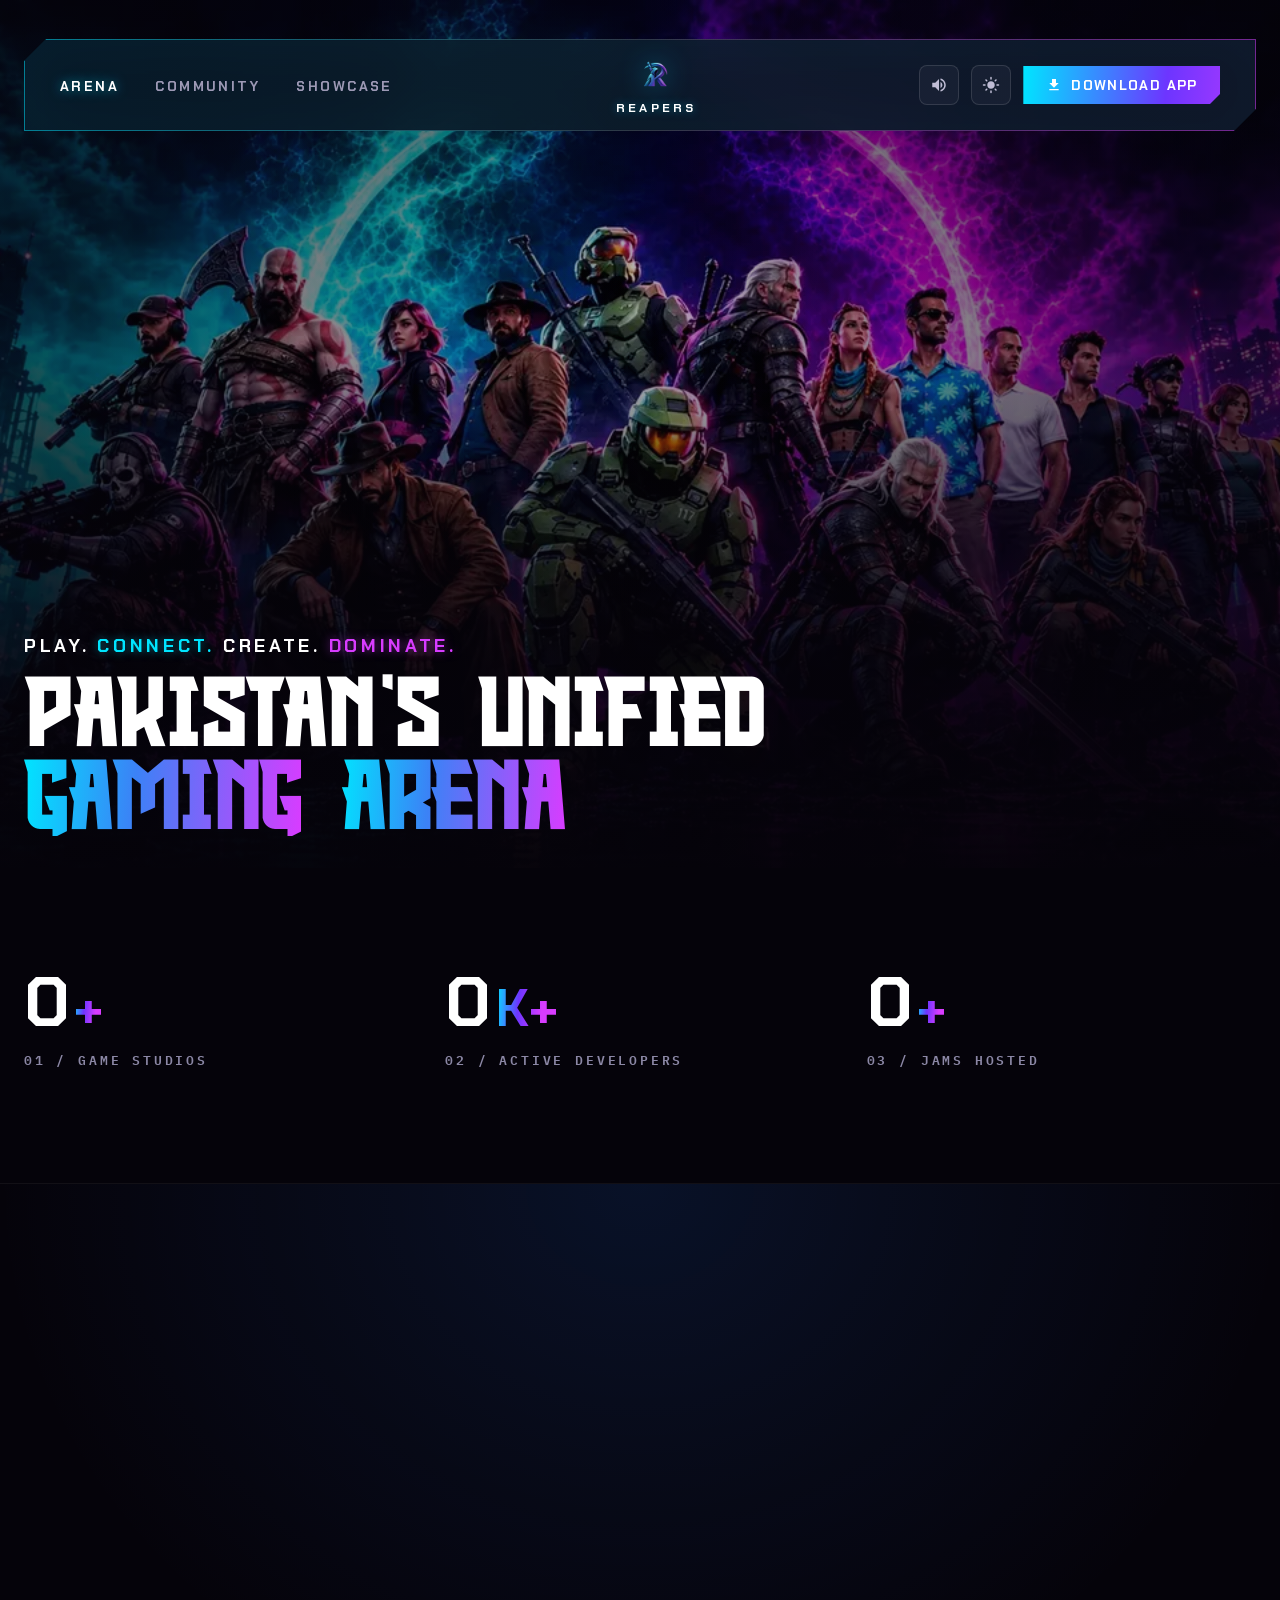
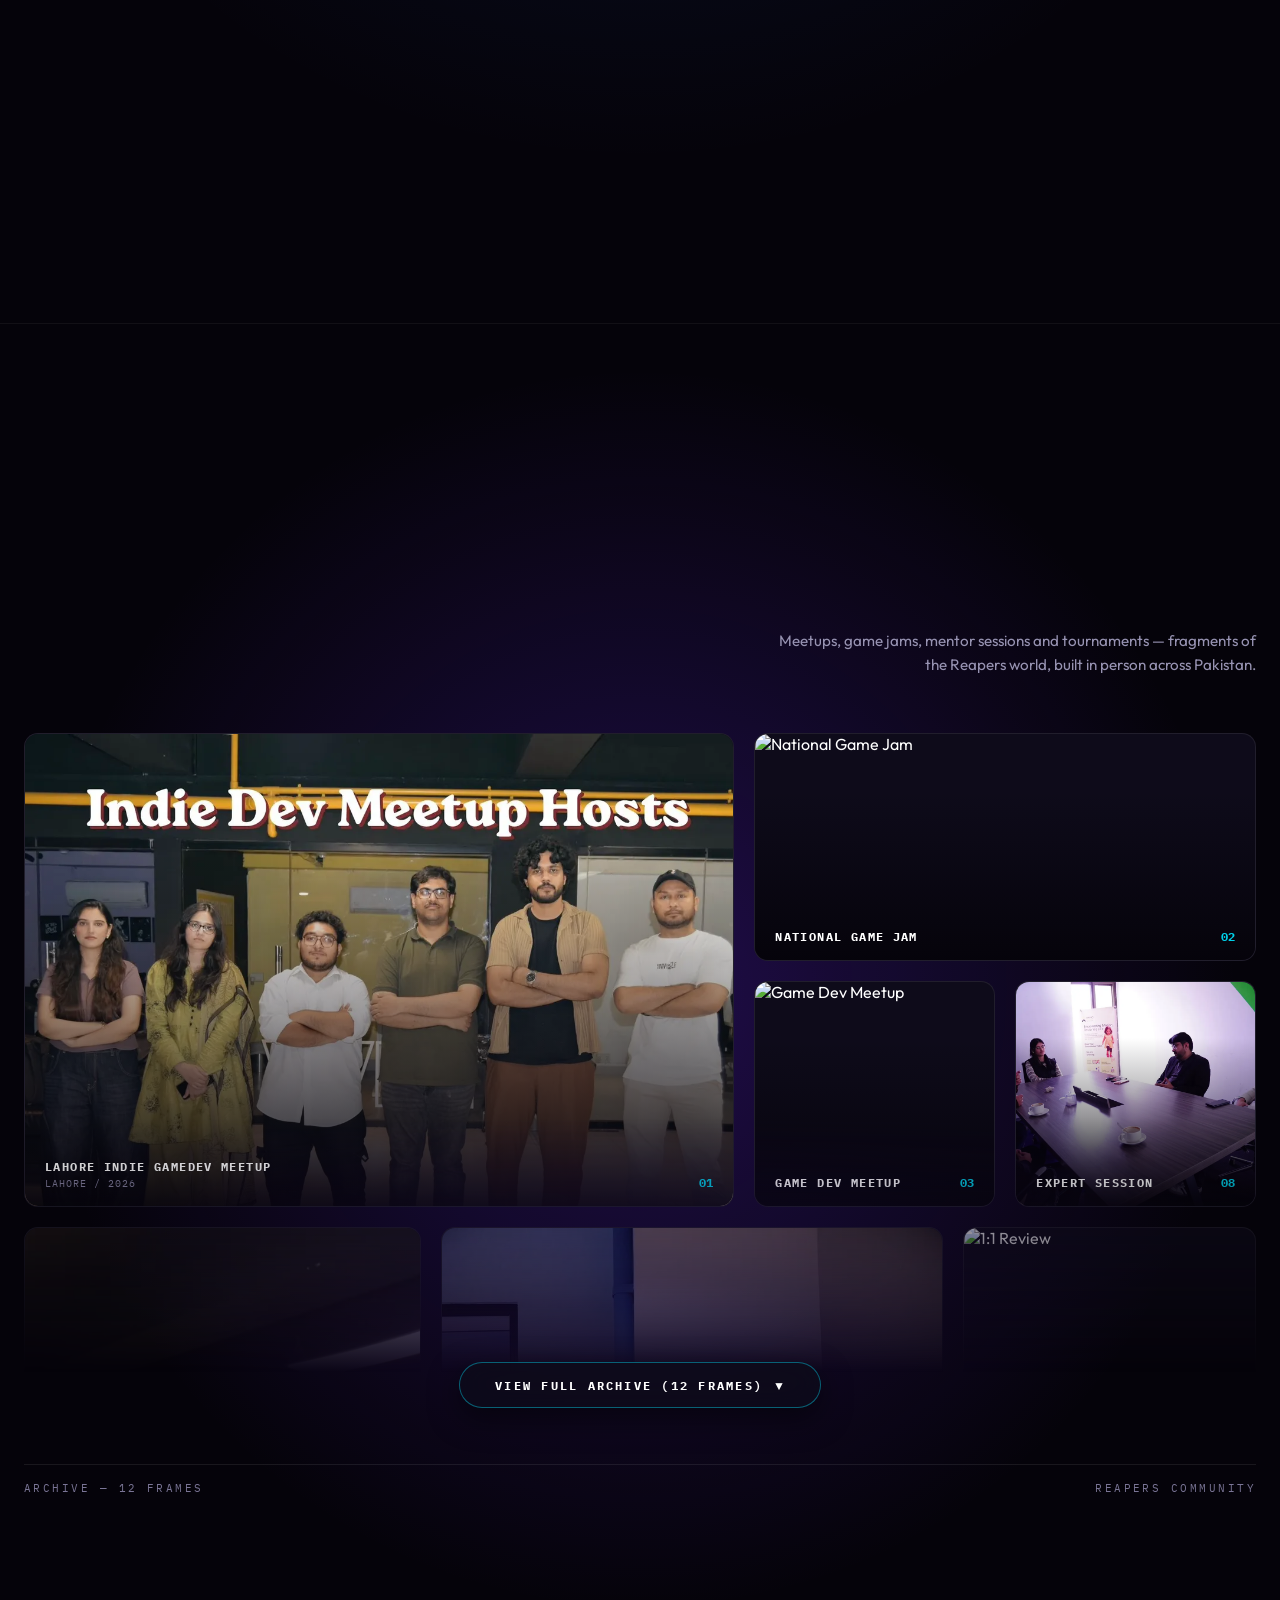
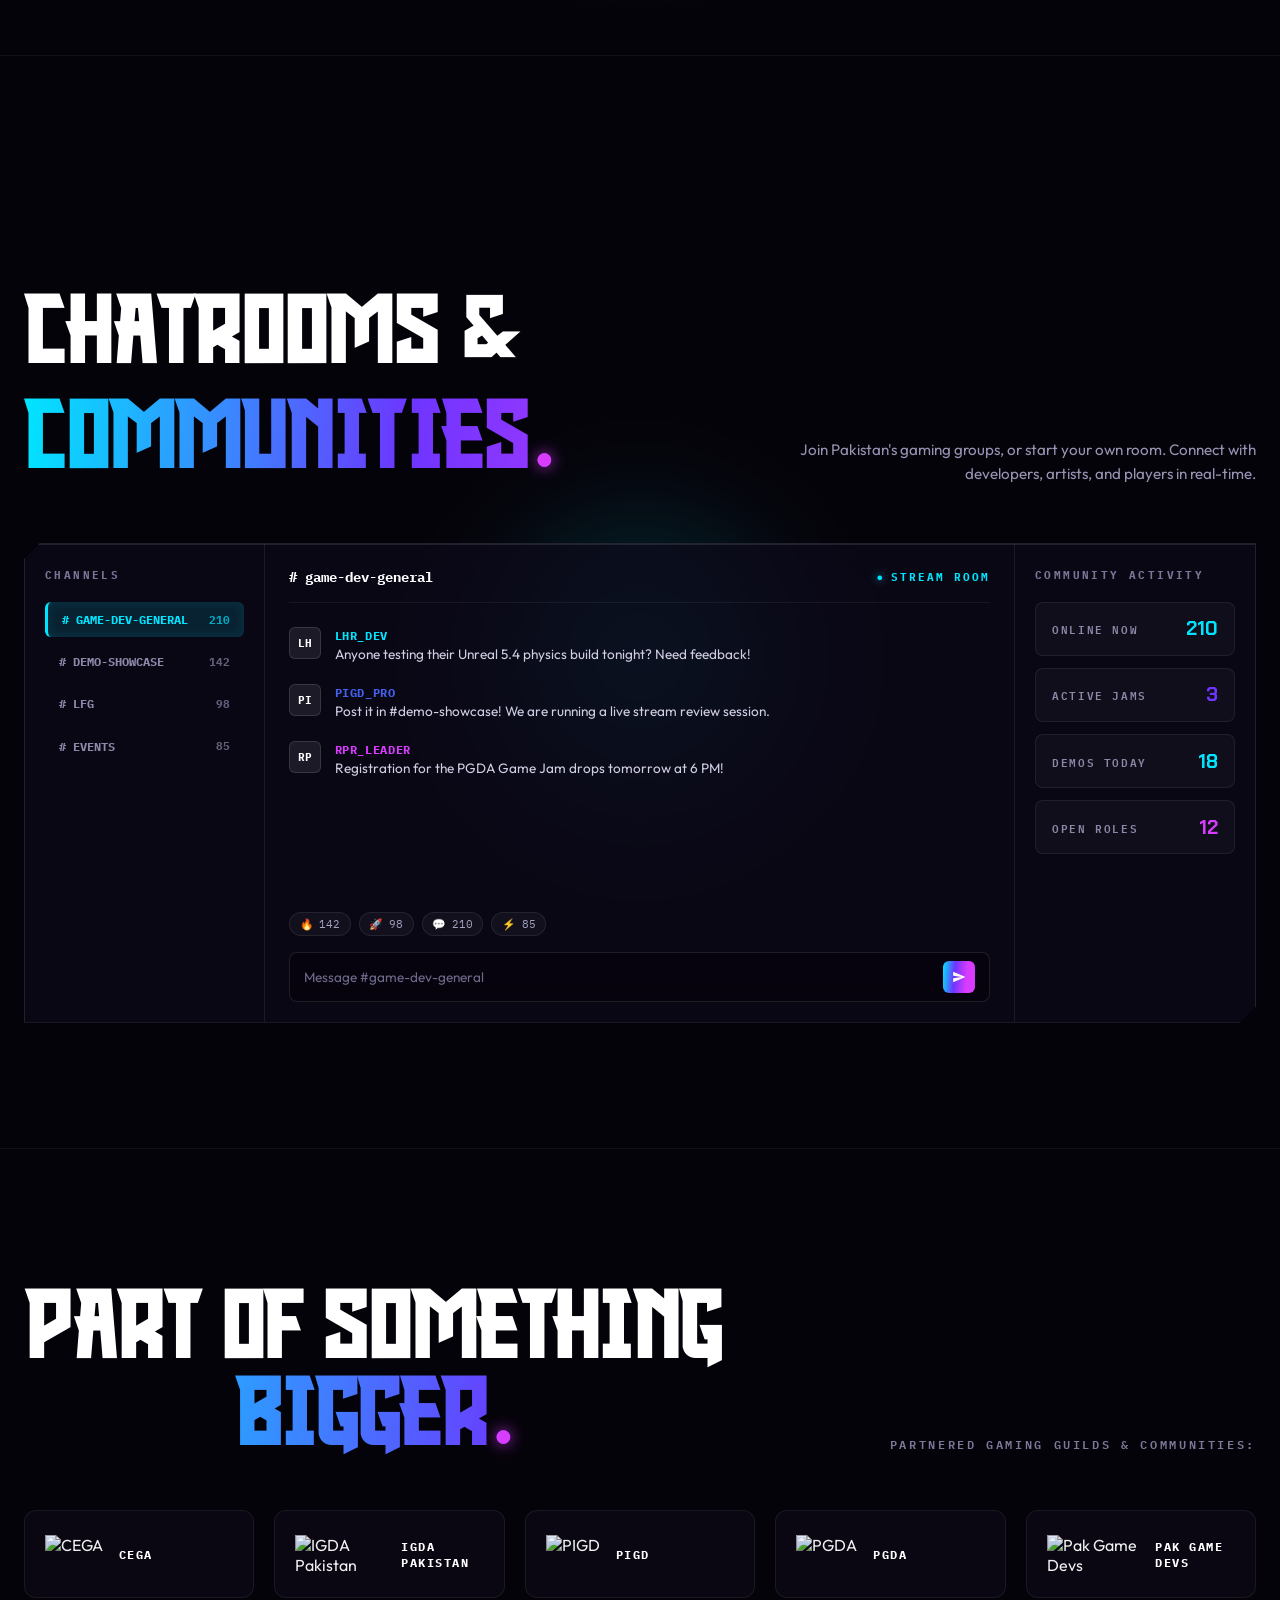
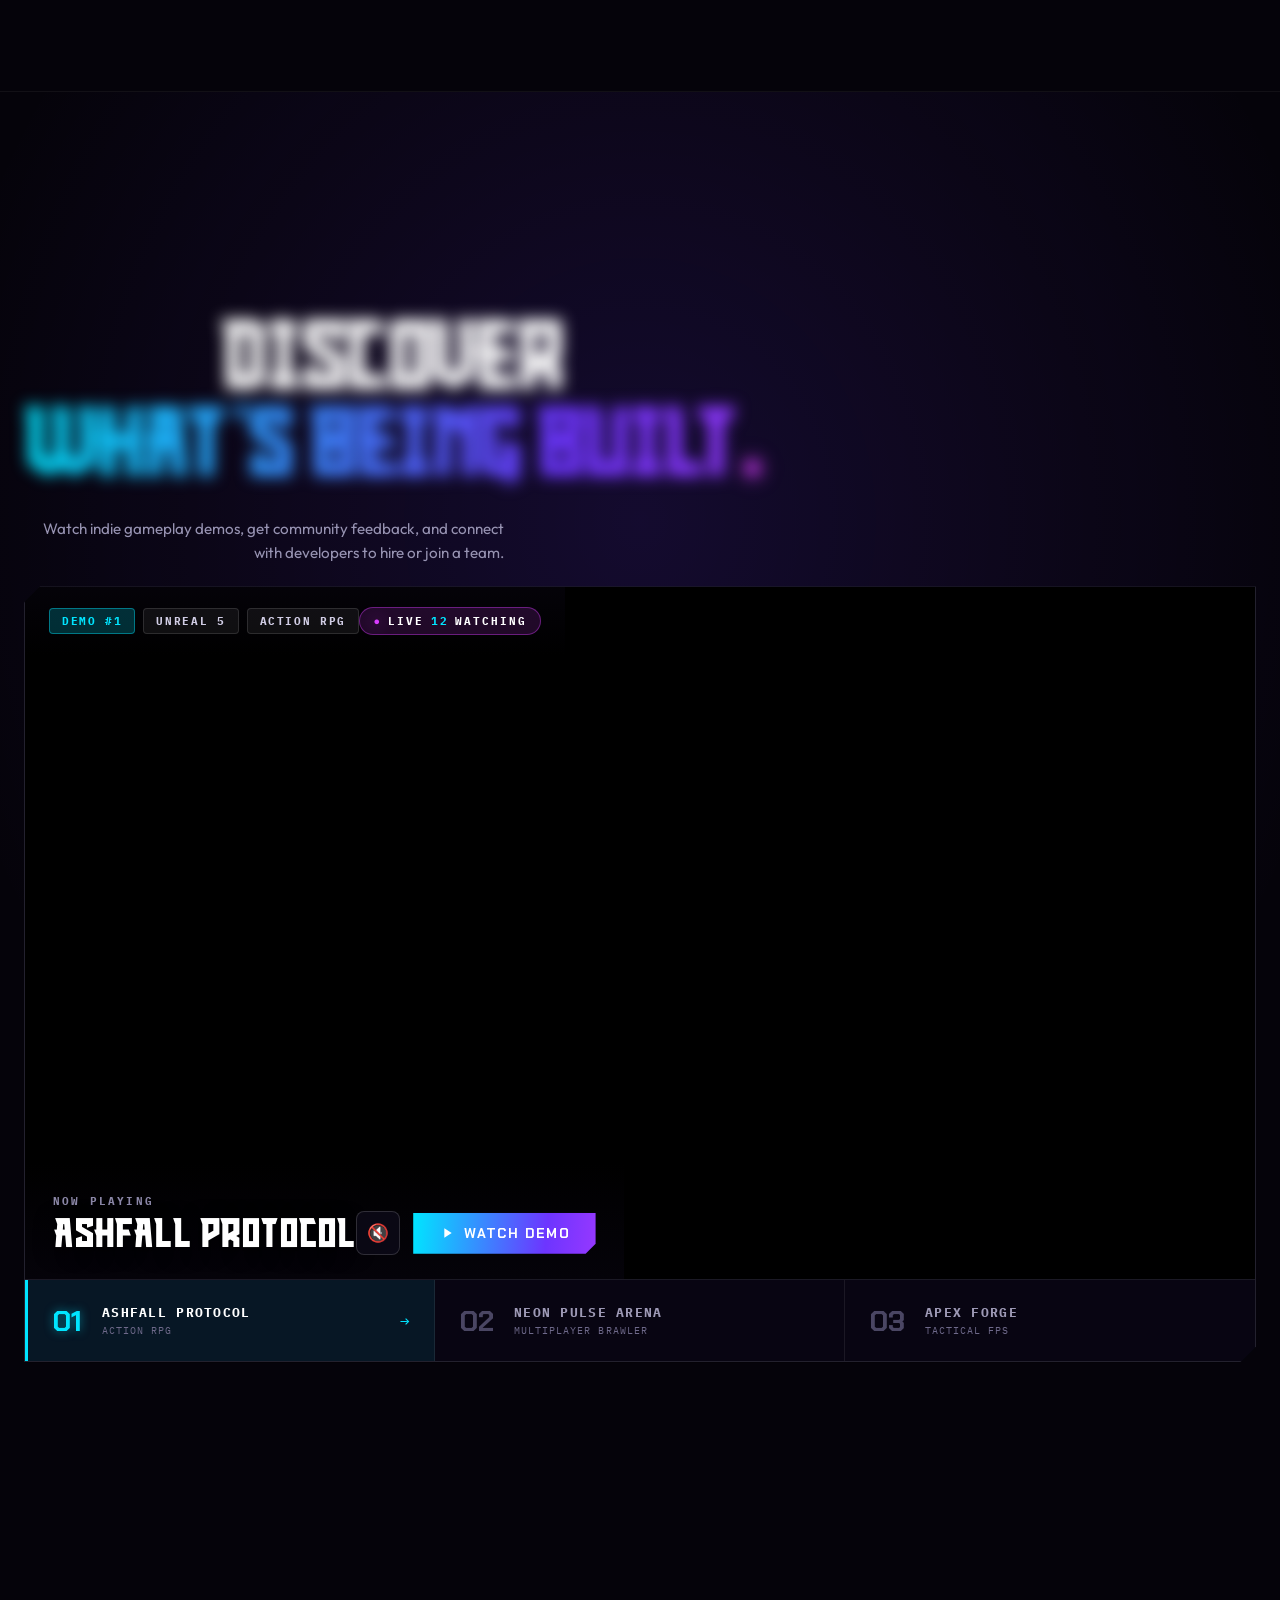
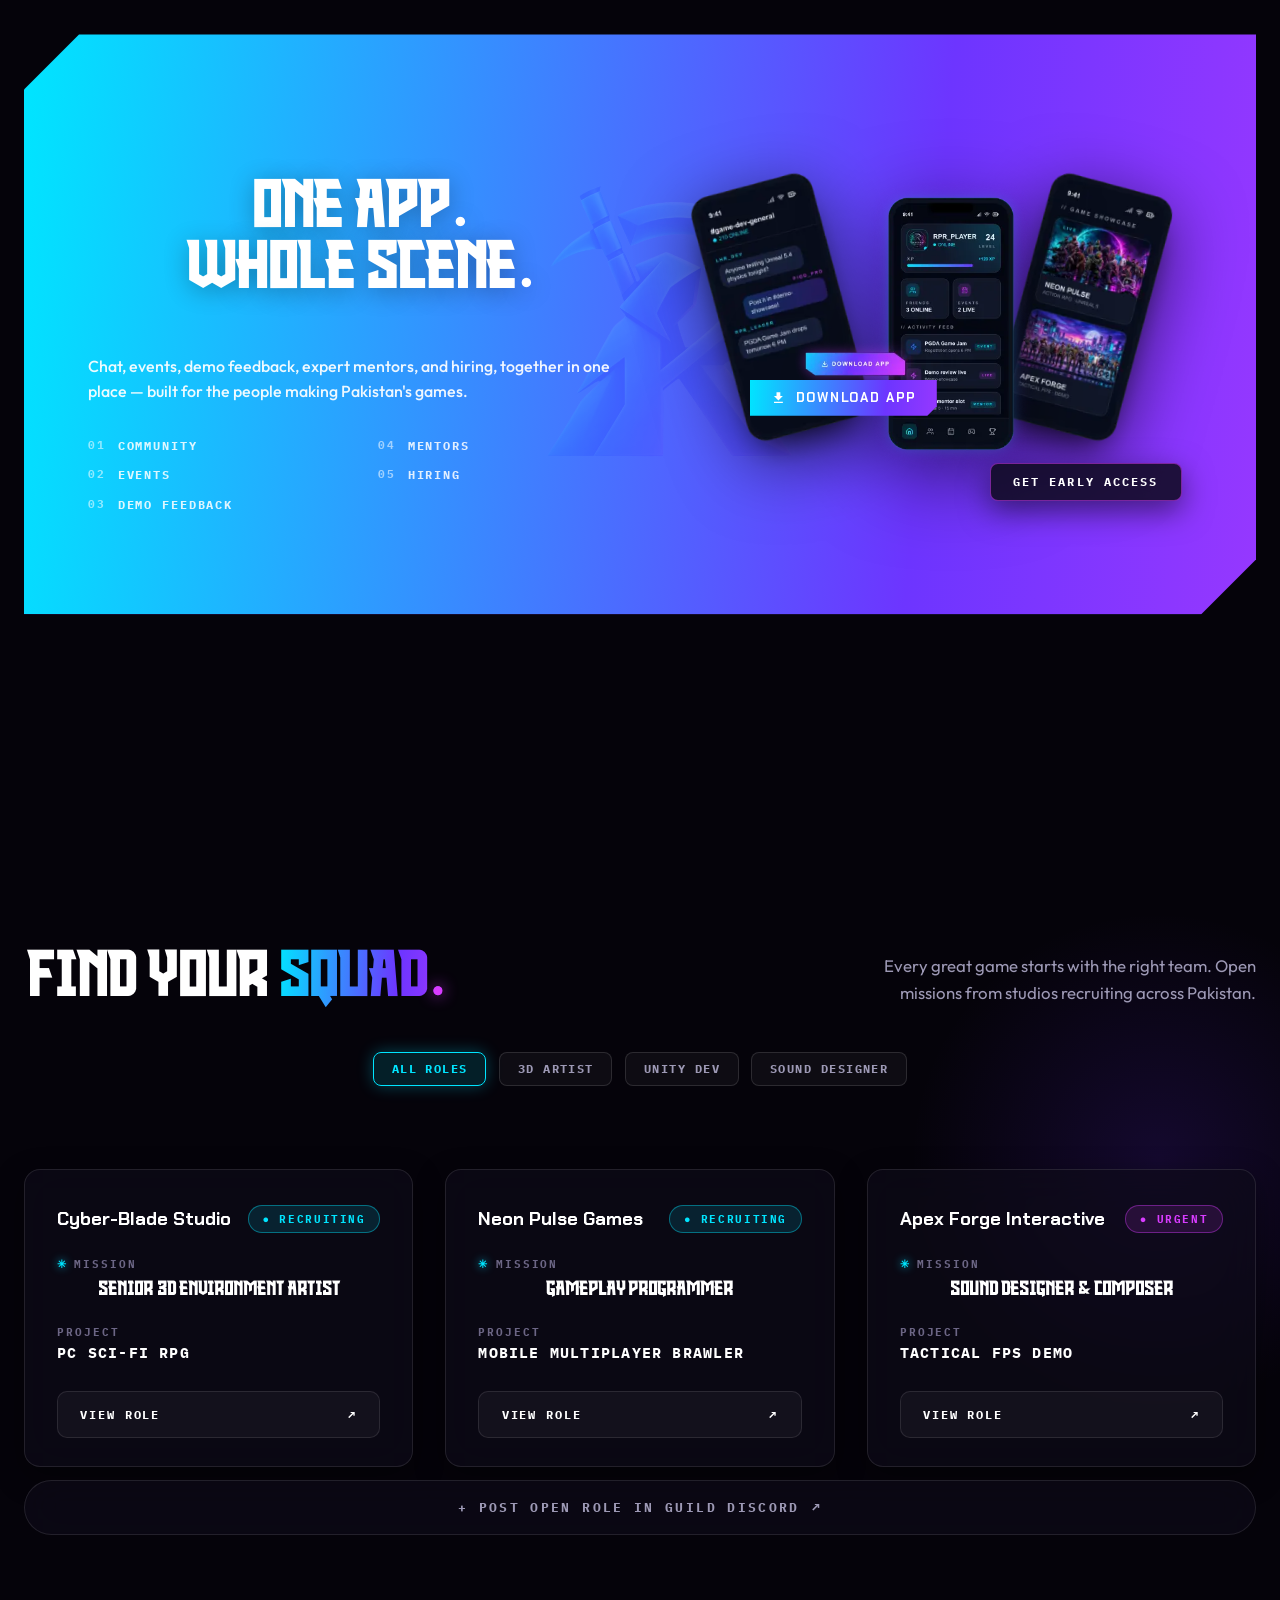
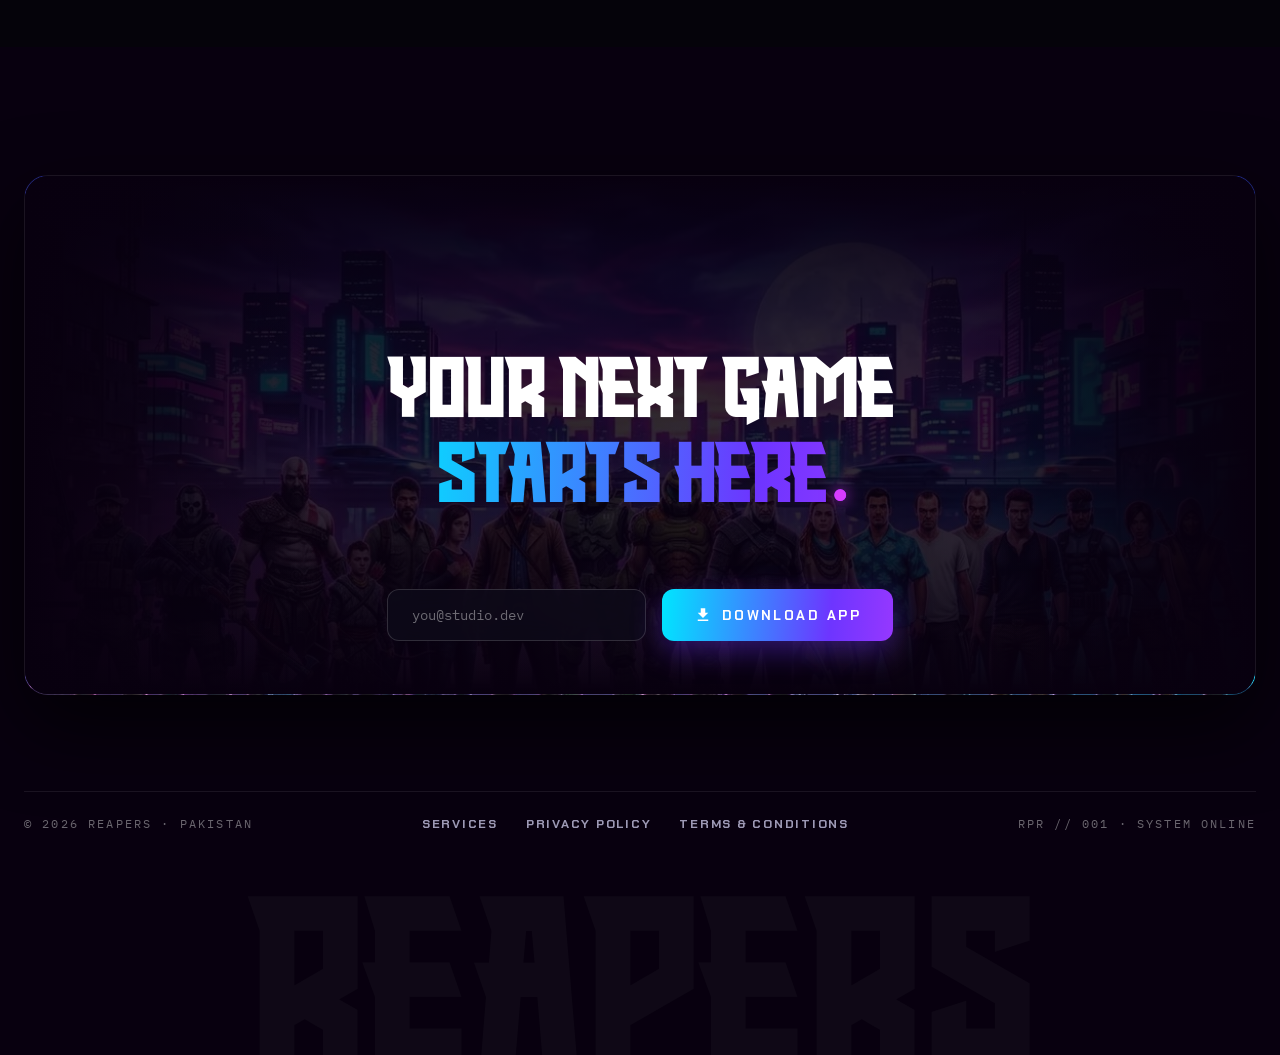
==== commit e72e1d1d: "feat: update hero section with left-aligned Knight Warrior typography and hero.mp4 video background" ====
--- a/index.html
+++ b/index.html
@@ -249,7 +249,8 @@
       width: 100%;
       max-width: 1280px;
       margin: 0 auto;
-      padding: 16rem 1.5rem 6rem;
+      padding: 16rem 1.5rem 4rem;
+      text-align: left;
     }
 
     .hero-tagline {
@@ -261,7 +262,7 @@
       margin-bottom: 0.75rem;
       display: flex;
       flex-wrap: wrap;
-      justify-content: center;
+      justify-content: flex-start;
       align-items: center;
       gap: 0.35rem 0.5rem;
       width: 100%;
@@ -344,7 +345,7 @@
       line-height: clamp(2.6rem, 6.5vw, 104px) !important;
       letter-spacing: 0px !important;
       text-transform: uppercase !important;
-      text-align: center !important;
+      text-align: left !important;
     }
 
     .hero-title-line1 {
@@ -432,7 +433,7 @@
       background: radial-gradient(83.98% 124.46% at 50% 0%, rgba(38, 119, 255, 0.12) 0%, rgba(38, 119, 255, 0) 60%), #05030A;
       overflow: hidden;
       display: flex;
-      justify-content: center;
+      justify-content: flex-start;
       align-items: center;
       border-top: 1px solid rgba(255, 255, 255, 0.05);
     }
@@ -1478,14 +1479,14 @@
         font-size: clamp(0.72rem, 3.6vw, 0.95rem) !important;
         letter-spacing: 0.1em !important;
         gap: 0.25rem 0.4rem !important;
-        justify-content: center !important;
+        justify-content: flex-start !important;
         flex-wrap: wrap !important;
         width: 100% !important;
       }
       .nav-links { display: none; }
       .header-wrapper { margin-top: 0.5rem; padding: 0 0.75rem; }
       .navbar { padding: 0.5rem 0.85rem; }
-      .hero-content { padding-top: 7rem; padding-bottom: 3.5rem; text-align: center; }
+      .hero-content { padding-top: 7rem; padding-bottom: 3.5rem; text-align: left; }
       .hero-title {
       font-family: var(--font-hero) !important;
       font-weight: 400 !important;
@@ -1494,7 +1495,7 @@
       line-height: clamp(2.6rem, 6.5vw, 104px) !important;
       letter-spacing: 0px !important;
       text-transform: uppercase !important;
-      text-align: center !important;
+      text-align: left !important;
     }
       .hero-desc { font-size: 0.95rem; line-height: 1.5; max-width: 100%; }
       .hero-actions { flex-direction: column; width: 100%; max-width: 320px; margin: 0 auto; gap: 0.75rem; }
@@ -2349,10 +2350,10 @@
       width: 100%;
       height: 100%;
       object-fit: cover;
-      opacity: 0.38;
+      opacity: 0.55;
       z-index: 0;
       pointer-events: none;
-      filter: saturate(1.2) contrast(1.1);
+      filter: saturate(1.15) contrast(1.08);
     }
 
     /* Liquid Ripple / Bubble Hover Class for All Buttons */
@@ -2730,7 +2731,7 @@
     .toc-bar, .hiring-filters {
       display: flex;
       flex-wrap: wrap;
-      justify-content: center;
+      justify-content: flex-start;
       align-items: center;
       gap: 0.65rem 0.8rem;
       max-width: 1100px;
@@ -2797,7 +2798,7 @@
   <!-- Main Hero Container -->
   <div class="hero-container" data-sc-act="flow">
     <!-- Background Video Backdrop -->
-    <video autoplay loop muted playsinline src="public/videos/vid-1.mp4" class="hero-video-bg" data-sc-parallax="-0.15"></video>
+    <video autoplay loop muted playsinline poster="public/hero.webp" src="public/videos/hero.mp4" class="hero-video-bg" data-sc-parallax="-0.15"></video>
     <header class="header-wrapper">
       <nav class="navbar">
         <ul class="nav-links">
@@ -3257,7 +3258,7 @@
             </div>
           </div>
 
-          <video id="showcaseVideo" autoplay loop muted playsinline src="public/videos/vid-1.mp4" class="showcase-video-elem"></video>
+          <video id="showcaseVideo" autoplay loop muted playsinline src="public/videos/hero.mp4" class="showcase-video-elem"></video>
 
           <div class="video-bottom-overlay">
             <div class="now-playing-meta">
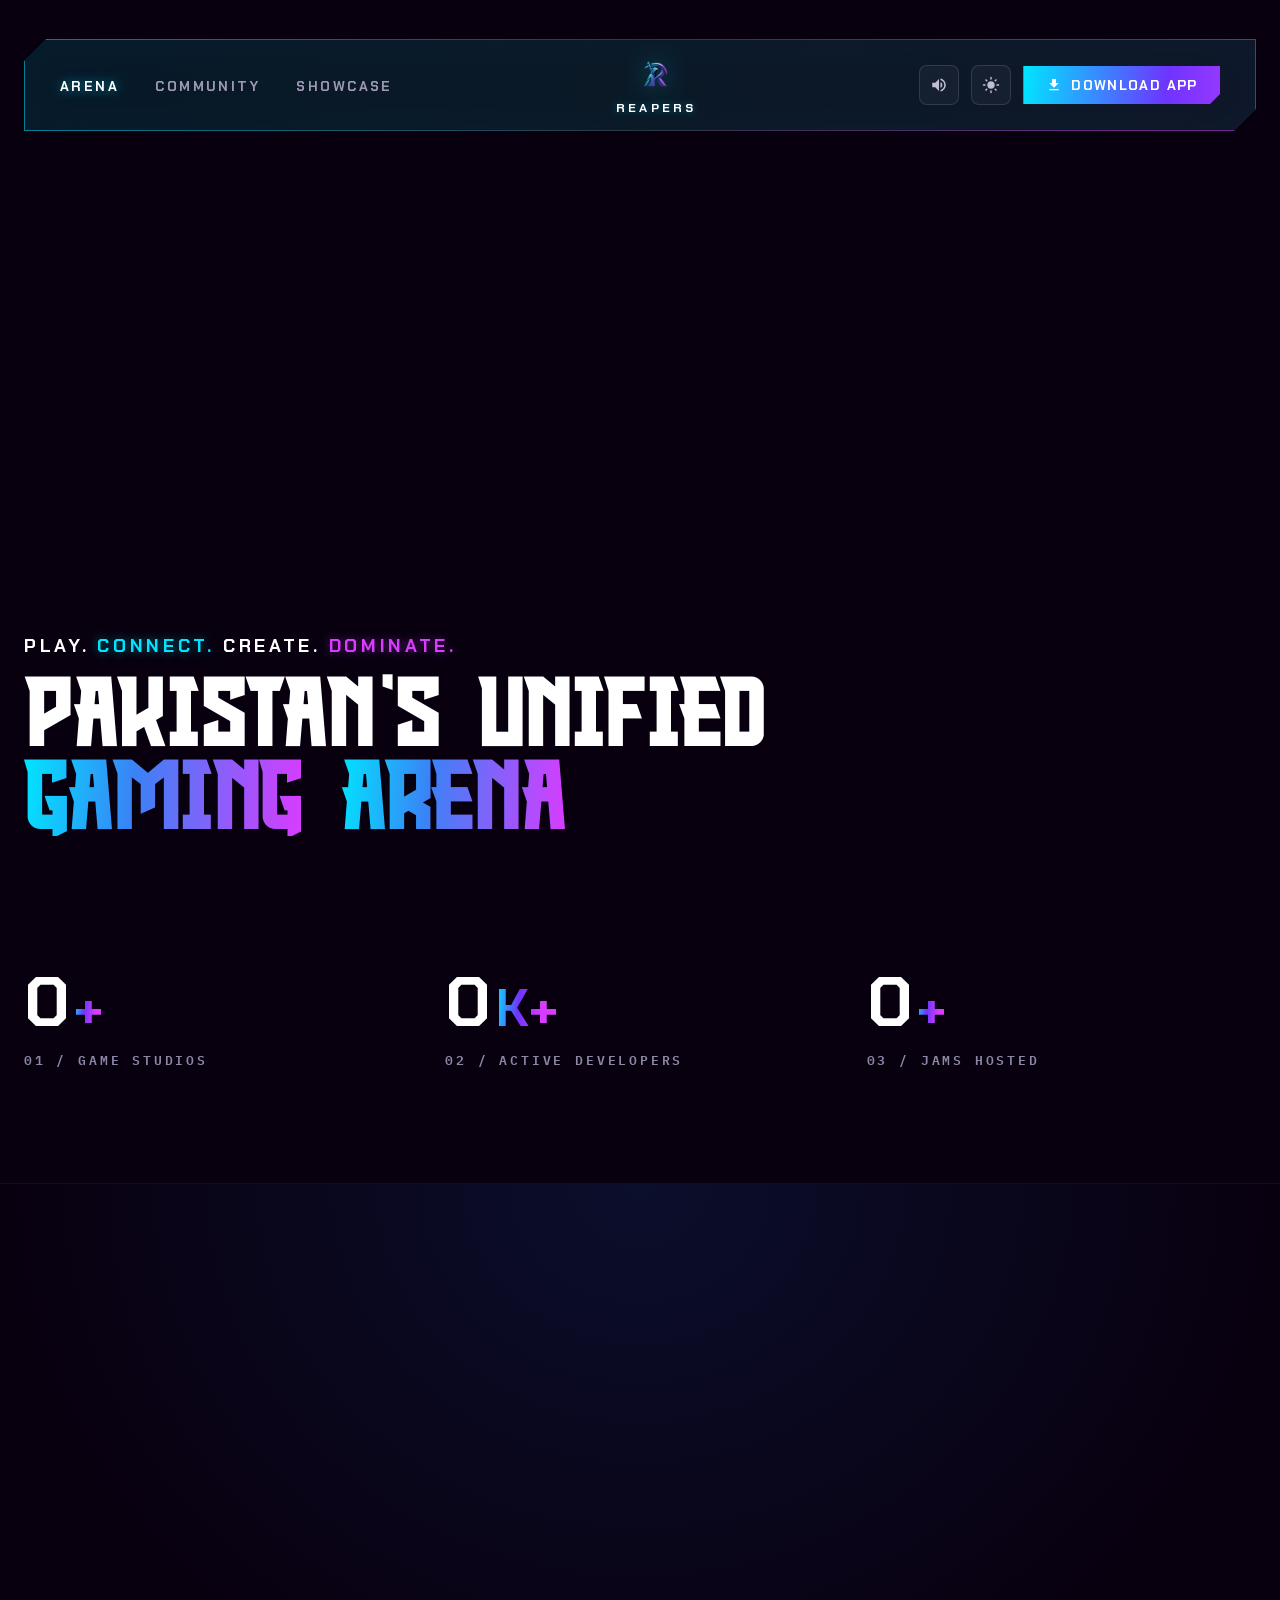
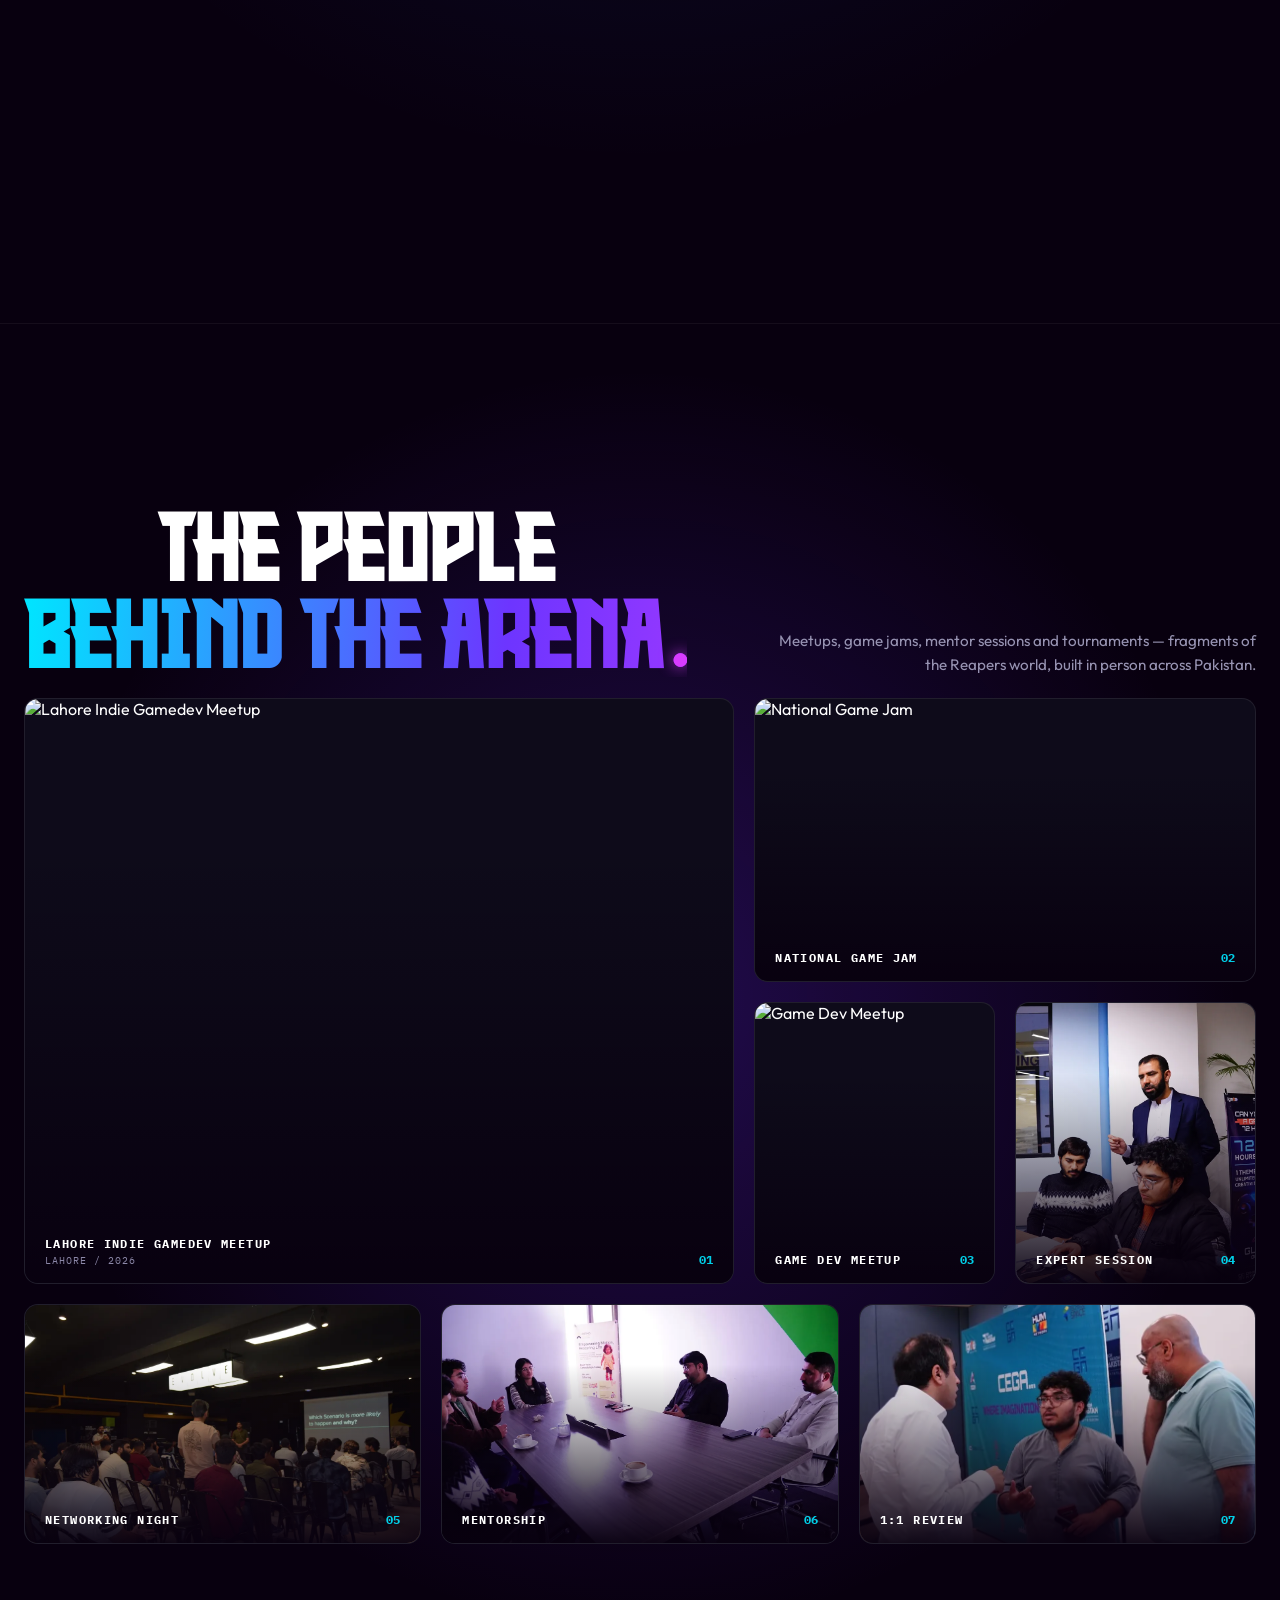
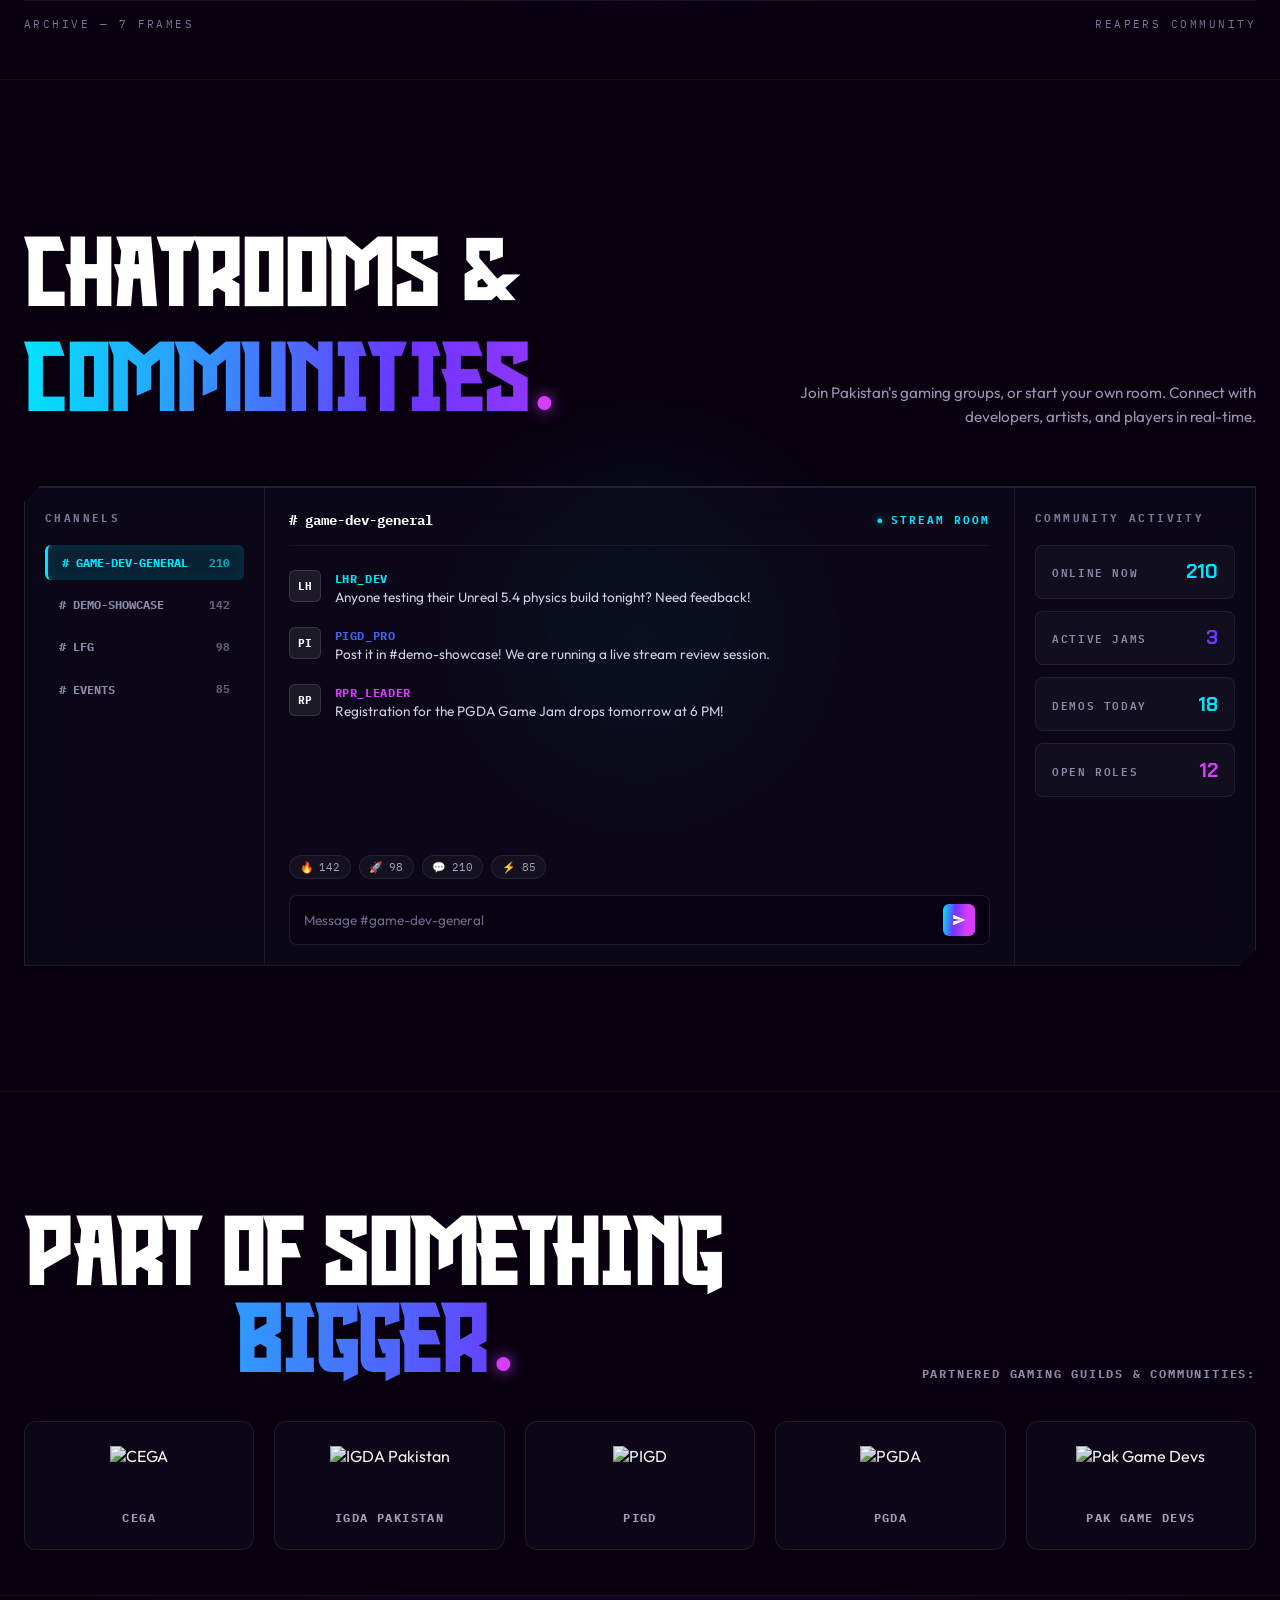
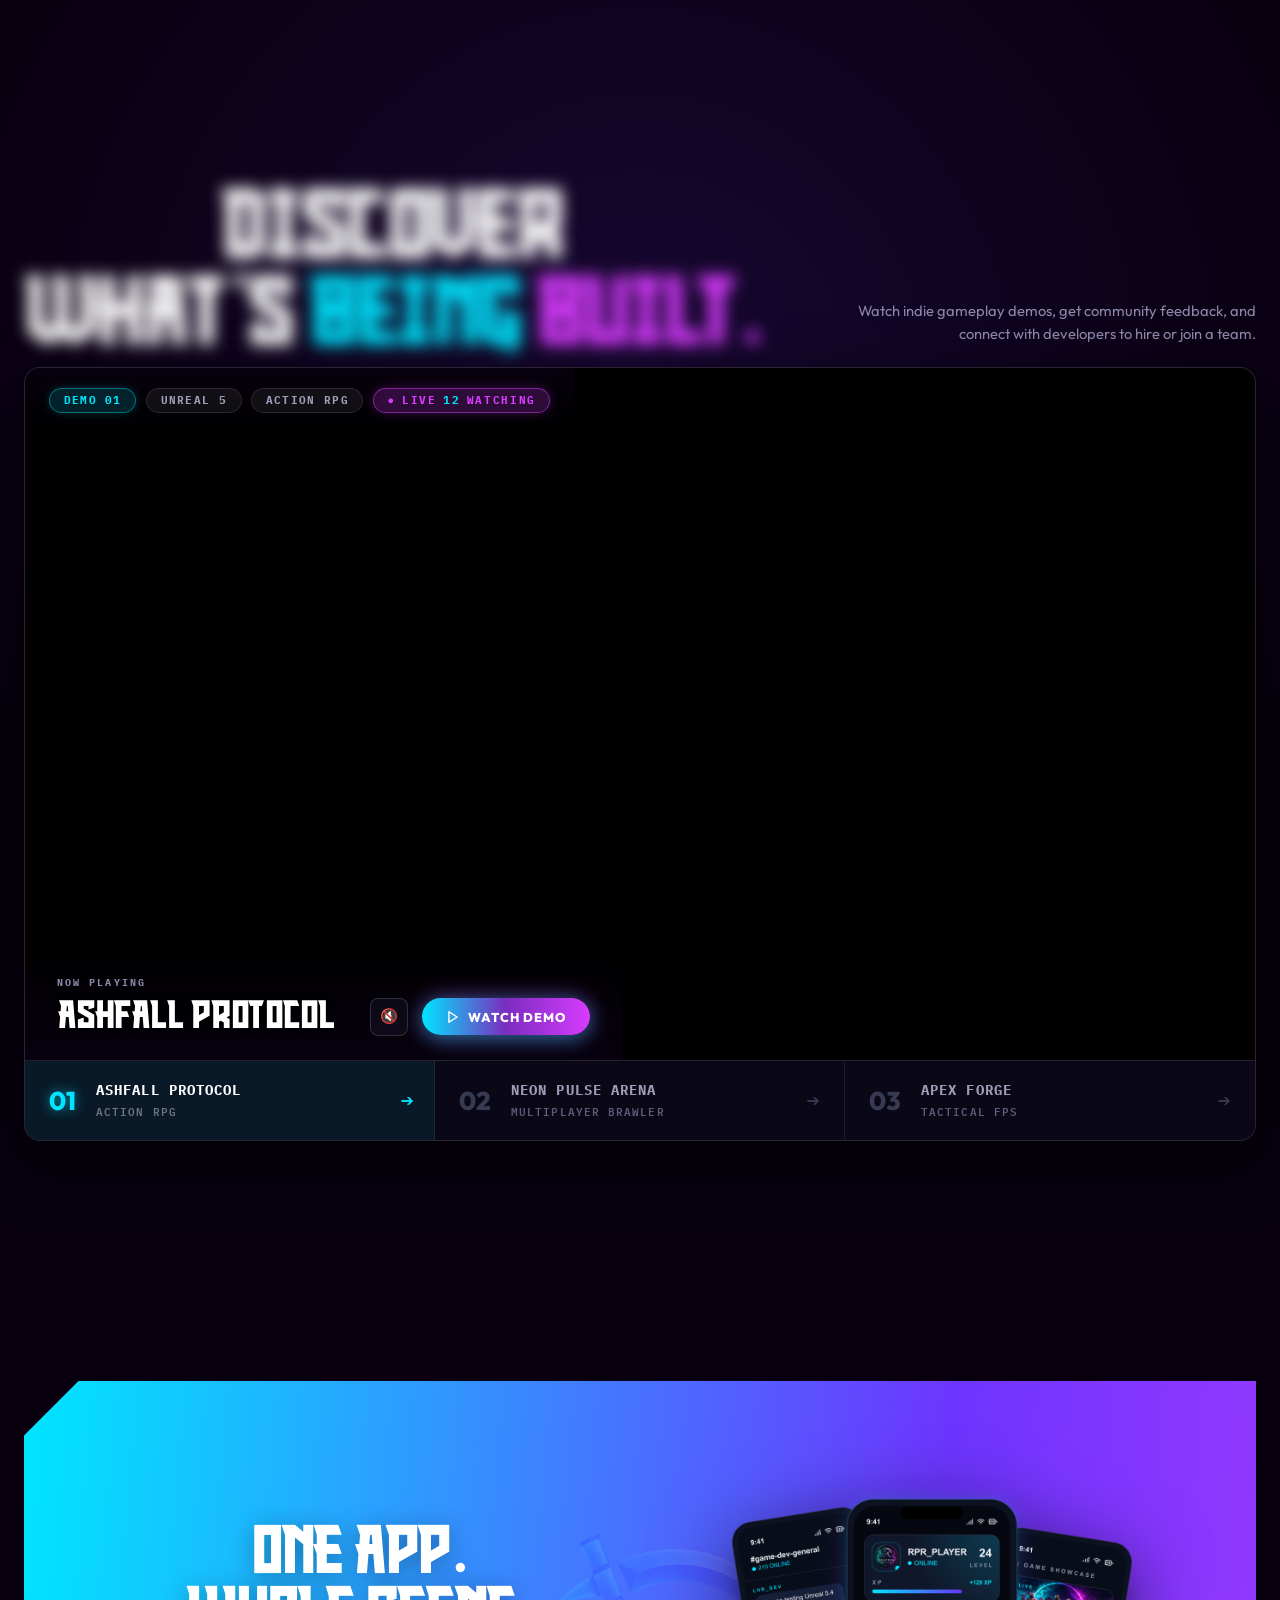
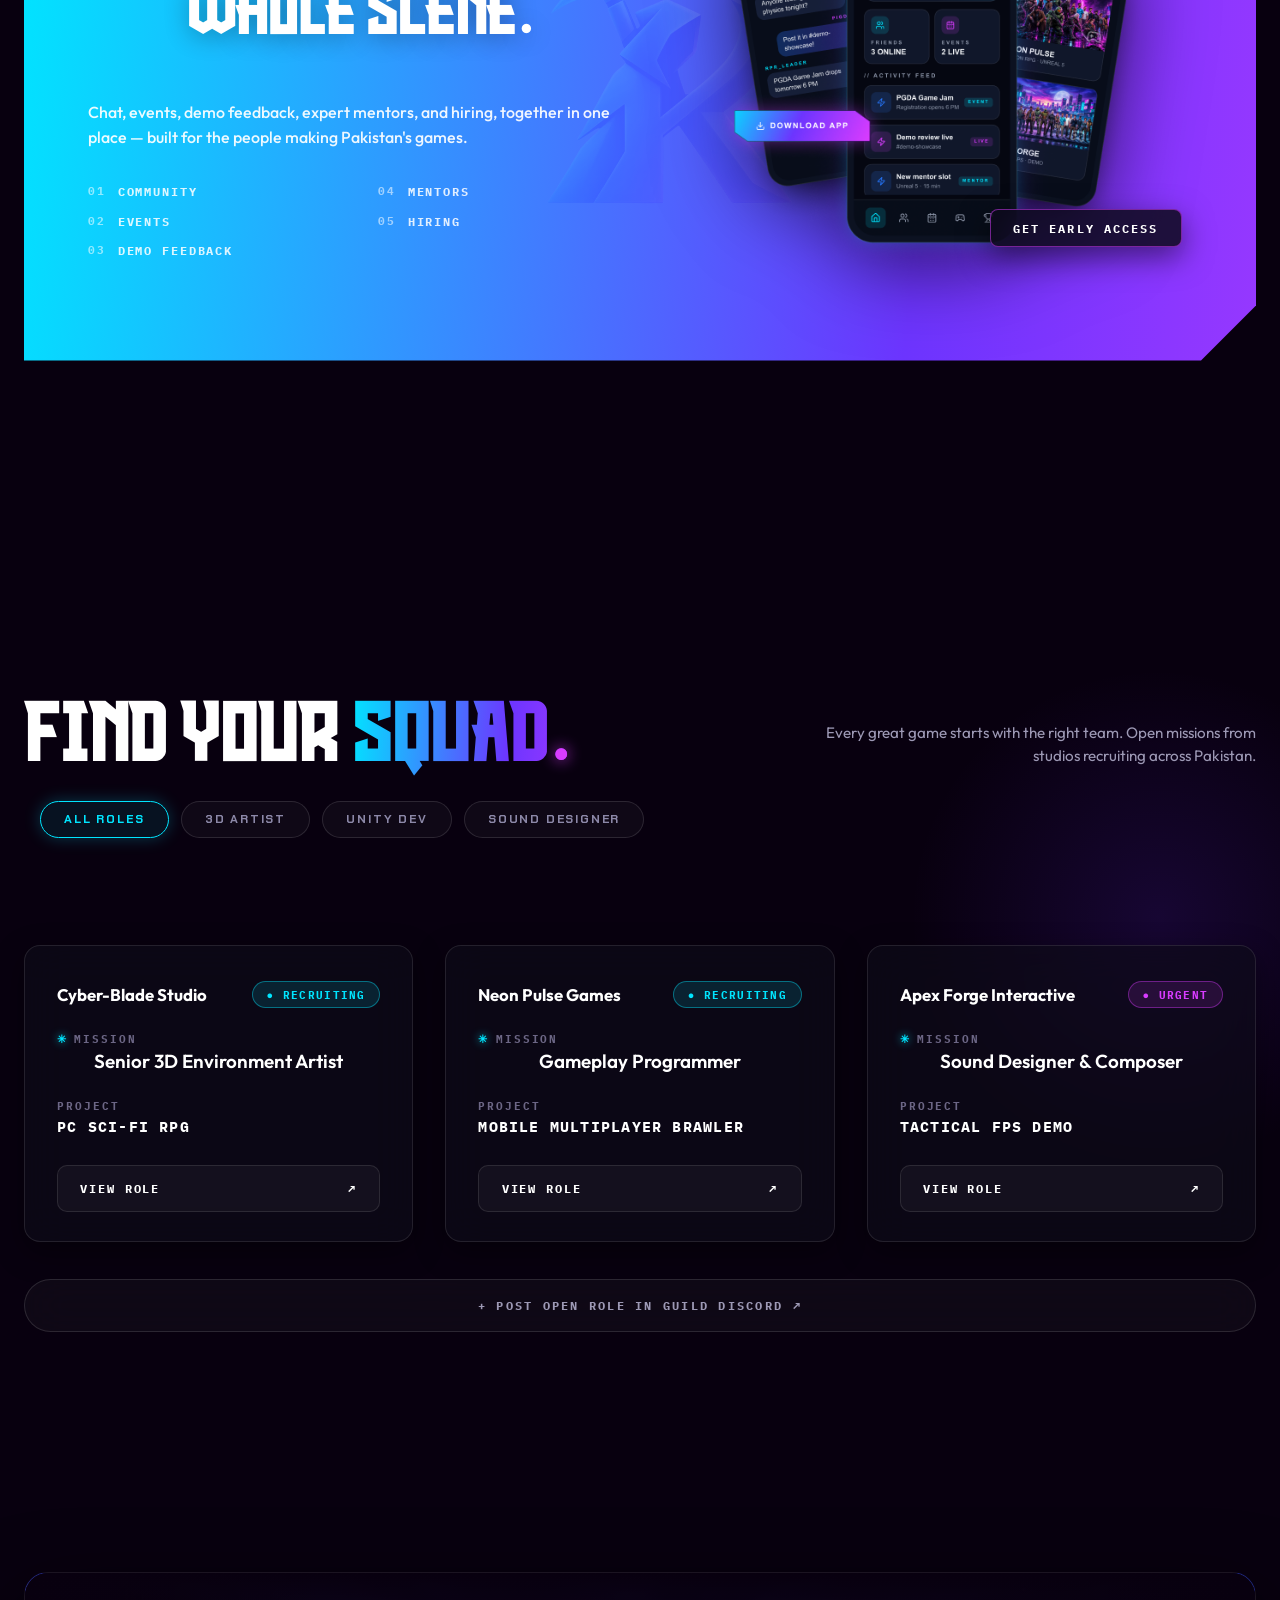
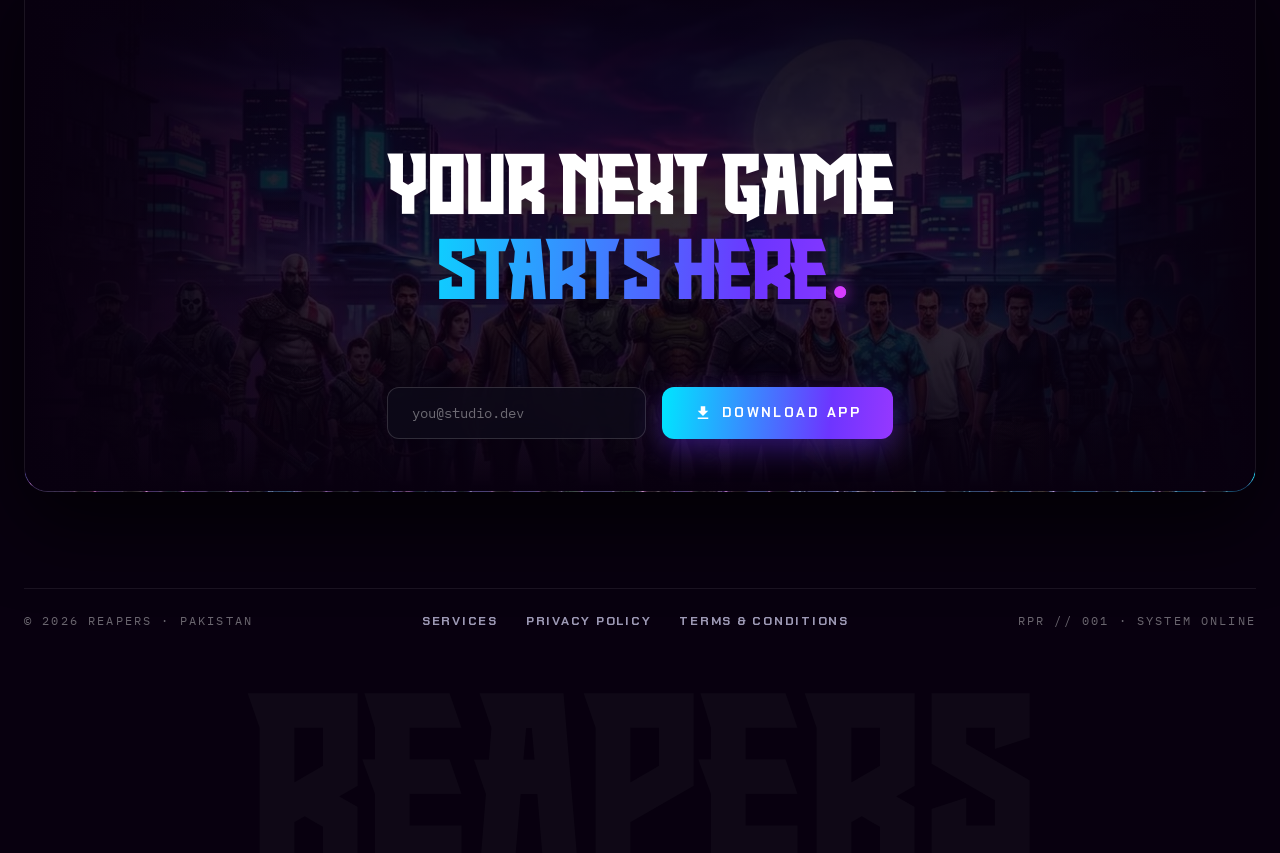
==== commit 3e3572b5: "Update responsive layouts and content" ====
--- a/index.html
+++ b/index.html
@@ -26,7 +26,7 @@
     }
 
     :root {
-      --bg-dark: #05030A;
+      --bg-dark: #08000F;
       --bg-card: rgba(14, 11, 26, 0.65);
       --font-hero: "Knight Warrior", "KNIGHT WARRIOR", system-ui, sans-serif;
       --font-display: "Chakra Petch", system-ui, -apple-system, sans-serif;
@@ -49,11 +49,17 @@
       padding: 0;
     }
 
+    html {
+      overflow-x: hidden;
+      max-width: 100%;
+    }
+
     body {
       background-color: var(--bg-dark);
       color: #FFFFFF;
       font-family: var(--font-body);
       overflow-x: hidden;
+      max-width: 100vw;
       min-height: 100vh;
       -webkit-font-smoothing: antialiased;
     }
@@ -74,13 +80,11 @@
       position: relative;
       width: 100%;
       min-height: 100vh;
-      background-image: url('public/hero.webp');
-      background-size: cover;
-      background-position: center top;
-      background-repeat: no-repeat;
+      background: var(--bg-dark);
       display: flex;
       flex-direction: column;
       justify-content: space-between;
+      overflow: hidden;
     }
 
     .hero-container::before {
@@ -88,8 +92,8 @@
       position: absolute;
       inset: 0;
       background: 
-        radial-gradient(circle at 50% 30%, rgba(5, 3, 10, 0.15) 0%, rgba(5, 3, 10, 0.65) 70%),
-        linear-gradient(to bottom, rgba(5, 3, 10, 0.4) 0%, rgba(5, 3, 10, 0.1) 40%, rgba(5, 3, 10, 0.85) 80%, #05030A 100%);
+        radial-gradient(circle at 50% 30%, rgba(8, 0, 15, 0.15) 0%, rgba(8, 0, 15, 0.65) 70%),
+        linear-gradient(to bottom, rgba(8, 0, 15, 0.4) 0%, rgba(8, 0, 15, 0.1) 40%, rgba(8, 0, 15, 0.85) 80%, #08000F 100%);
       pointer-events: none;
       z-index: 1;
     }
@@ -341,11 +345,13 @@
       font-family: var(--font-hero) !important;
       font-weight: 400 !important;
       font-style: normal !important;
-      font-size: clamp(3rem, 7.5vw, 120px) !important;
-      line-height: clamp(2.6rem, 6.5vw, 104px) !important;
+      font-size: clamp(2.4rem, 7.5vw, 120px) !important;
+      line-height: clamp(2.1rem, 6.5vw, 104px) !important;
       letter-spacing: 0px !important;
       text-transform: uppercase !important;
       text-align: left !important;
+      max-width: 100%;
+      overflow-wrap: break-word;
     }
 
     .hero-title-line1 {
@@ -374,6 +380,7 @@
       background-color: var(--bg-dark);
       padding: 4rem 1.5rem 7rem;
       margin-top: -2rem;
+      overflow: hidden;
     }
 
     .stats-container {
@@ -388,18 +395,20 @@
       display: flex;
       flex-direction: column;
       align-items: flex-start;
+      min-width: 0;
     }
 
     .stat-number-wrap {
       display: flex;
       align-items: baseline;
       gap: 0.35rem;
+      flex-wrap: wrap;
     }
 
     .stat-number {
       font-family: var(--font-display);
       font-weight: 800;
-      font-size: clamp(3.8rem, 5.5vw, 5.2rem);
+      font-size: clamp(2.6rem, 5.5vw, 5.2rem);
       color: #FFFFFF;
       line-height: 1;
       letter-spacing: -0.02em;
@@ -408,7 +417,7 @@
     .stat-plus {
       font-family: var(--font-display);
       font-weight: 800;
-      font-size: clamp(2.8rem, 4vw, 3.8rem);
+      font-size: clamp(1.9rem, 4vw, 3.8rem);
       background: var(--reapers-gradient);
       -webkit-background-clip: text;
       -webkit-text-fill-color: transparent;
@@ -430,7 +439,7 @@
       position: relative;
       width: 100%;
       padding: 9rem 1.5rem 11rem;
-      background: radial-gradient(83.98% 124.46% at 50% 0%, rgba(38, 119, 255, 0.12) 0%, rgba(38, 119, 255, 0) 60%), #05030A;
+      background: radial-gradient(83.98% 124.46% at 50% 0%, rgba(38, 119, 255, 0.12) 0%, rgba(38, 119, 255, 0) 60%), #08000F;
       overflow: hidden;
       display: flex;
       justify-content: flex-start;
@@ -525,8 +534,8 @@
       font-family: var(--font-hero) !important;
       font-weight: 400 !important;
       font-style: normal !important;
-      font-size: clamp(3.2rem, 8.5vw, 150px) !important;
-      line-height: clamp(2.8rem, 7.5vw, 130px) !important;
+      font-size: clamp(2.4rem, 8.5vw, 150px) !important;
+      line-height: clamp(2.1rem, 7.5vw, 130px) !important;
       letter-spacing: 0px !important;
       text-transform: uppercase !important;
       text-align: center !important;
@@ -534,6 +543,8 @@
       display: flex !important;
       flex-direction: column !important;
       align-items: center !important;
+      max-width: 100%;
+      overflow-wrap: break-word;
     }
 
     .entry-title-white {
@@ -616,12 +627,14 @@
       align-items: flex-start;
       gap: 2rem;
       text-align: left;
+      flex-wrap: wrap;
     }
 
     .entry-sub-item.left {
       opacity: 0;
       transform: translateX(-40px);
       transition: opacity 0.8s ease 0.75s, transform 0.8s cubic-bezier(0.16, 1, 0.3, 1) 0.75s;
+      min-width: 0;
     }
 
     .entry-sub-item.right {
@@ -629,6 +642,7 @@
       opacity: 0;
       transform: translateX(40px);
       transition: opacity 0.8s ease 0.9s, transform 0.8s cubic-bezier(0.16, 1, 0.3, 1) 0.9s;
+      min-width: 0;
     }
 
     .entry-sequence-section.sc-in .entry-sub-item.left,
@@ -640,7 +654,7 @@
     .sub-line-white {
       font-family: var(--font-display);
       font-weight: 800;
-      font-size: clamp(1.1rem, 2vw, 1.5rem);
+      font-size: clamp(1rem, 2vw, 1.5rem);
       letter-spacing: 0.04em;
       color: #FFFFFF;
       text-transform: uppercase;
@@ -650,7 +664,7 @@
     .sub-line-grey {
       font-family: var(--font-display);
       font-weight: 700;
-      font-size: clamp(1.1rem, 2vw, 1.5rem);
+      font-size: clamp(1rem, 2vw, 1.5rem);
       letter-spacing: 0.04em;
       color: #8C88A8;
       text-transform: uppercase;
@@ -661,7 +675,7 @@
     .sub-line-gradient {
       font-family: var(--font-display);
       font-weight: 800;
-      font-size: clamp(1.1rem, 2vw, 1.5rem);
+      font-size: clamp(1rem, 2vw, 1.5rem);
       letter-spacing: 0.04em;
       background: linear-gradient(90deg, #00E5FF 0%, #D83CFF 100%);
       -webkit-background-clip: text;
@@ -671,261 +685,100 @@
       margin-top: 2px;
     }
 
-    /* ------------------------------------------- Video Showcase Section --- */
-    .showcase-section {
+    
+    /* ------------------------------------------- Guilds & Partners Section --- */
+    .guilds-section {
       position: relative;
       width: 100%;
-      padding: 9rem 1.5rem 10rem;
-      background: radial-gradient(80% 80% at 50% 30%, rgba(109, 53, 255, 0.15) 0%, rgba(5, 3, 10, 0) 70%), #05030A;
+      padding: 5rem 1.5rem;
+      background: #08000F;
+      border-top: 1px solid rgba(255, 255, 255, 0.05);
       overflow: hidden;
-      border-top: 1px solid rgba(255, 255, 255, 0.05);
-    }
-
-    .showcase-container {
+    }
+
+    .guilds-container {
       max-width: 1280px;
       margin: 0 auto;
       display: flex;
       flex-direction: column;
-      gap: 3.5rem;
-    }
-
-    .video-showcase-box {
-      position: relative;
+      gap: 2.5rem;
+    }
+
+    .guilds-header {
+      display: flex;
+      justify-content: space-between;
+      align-items: flex-end;
       width: 100%;
-      background: #0A0816;
-      border: 1px solid rgba(255, 255, 255, 0.1);
-      clip-path: polygon(
-        16px 0, 100% 0, 100% calc(100% - 16px),
-        calc(100% - 16px) 100%, 0 100%, 0 16px
-      );
-      box-shadow: 0 20px 60px rgba(0, 0, 0, 0.7), inset 0 1px 0 rgba(255, 255, 255, 0.1);
-      overflow: hidden;
-      display: flex;
-      flex-direction: column;
-    }
-
-    .video-viewport {
-      position: relative;
-      width: 100%;
-      aspect-ratio: 16 / 9;
-      background: #000000;
-      overflow: hidden;
-    }
-
-    .showcase-video-elem {
-      width: 100%;
-      height: 100%;
-      object-fit: cover;
-      display: block;
-      transition: opacity 0.3s ease;
-    }
-
-    .video-top-bar {
-      position: absolute;
-      top: 0;
-      inset-x: 0;
-      padding: 1.25rem 1.5rem;
-      display: flex;
-      justify-content: space-between;
-      align-items: center;
-      background: linear-gradient(to bottom, rgba(5, 3, 10, 0.85) 0%, rgba(5, 3, 10, 0) 100%);
-      z-index: 5;
-      pointer-events: none;
-    }
-
-    .demo-chips { display: flex; align-items: center; gap: 0.5rem; }
-
-    .demo-chip {
+      flex-wrap: wrap;
+      gap: 1rem;
+    }
+
+    .guilds-kicker-right {
       font-family: var(--font-mono);
-      font-size: 0.68rem;
+      font-size: 0.75rem;
       font-weight: 700;
       letter-spacing: 0.15em;
-      padding: 0.3rem 0.75rem;
-      border-radius: 4px;
-      text-transform: uppercase;
-    }
-
-    .chip-cyan {
-      background: rgba(0, 229, 255, 0.2);
-      color: var(--cyan-neon);
-      border: 1px solid rgba(0, 229, 255, 0.4);
-    }
-
-    .chip-dark {
-      background: rgba(255, 255, 255, 0.06);
-      color: #D1CDE5;
-      border: 1px solid rgba(255, 255, 255, 0.12);
-    }
-
-    .live-pill {
-      font-family: var(--font-mono);
-      font-size: 0.68rem;
-      font-weight: 800;
-      letter-spacing: 0.18em;
-      padding: 0.35rem 0.85rem;
-      background: rgba(216, 60, 255, 0.15);
-      border: 1px solid rgba(216, 60, 255, 0.4);
-      border-radius: 20px;
-      color: #FFFFFF;
-      display: flex;
-      align-items: center;
-      gap: 0.4rem;
-      white-space: nowrap;
-    }
-
-    .live-watch-count { color: var(--cyan-neon); font-variant-numeric: tabular-nums; }
-
-    /* Showcase signature moment: the "arena floor fills up" peak. Once the
-       section's scroll progress (--sc-p, published by data-sc-act) crosses
-       ~0.8, .live-pill--peak is added (see JS) and this fires once. */
-    @keyframes livePeakPulse {
-      0%   { box-shadow: 0 0 0 rgba(216, 60, 255, 0); }
-      35%  { box-shadow: 0 0 22px rgba(216, 60, 255, 0.85), 0 0 40px rgba(0, 229, 255, 0.35); }
-      100% { box-shadow: 0 0 0 rgba(216, 60, 255, 0); }
-    }
-    .live-pill.live-pill--peak { animation: livePeakPulse 900ms ease-out; }
-
-    .video-bottom-overlay {
-      position: absolute;
-      bottom: 0;
-      inset-x: 0;
-      padding: 2rem 1.75rem 1.5rem;
-      background: linear-gradient(to top, rgba(5, 3, 10, 0.95) 0%, rgba(5, 3, 10, 0.4) 60%, rgba(5, 3, 10, 0) 100%);
-      display: flex;
-      justify-content: space-between;
-      align-items: flex-end;
-      z-index: 5;
-    }
-
-    .now-playing-meta { display: flex; flex-direction: column; gap: 0.2rem; }
-
-    .now-playing-label {
-      font-family: var(--font-mono);
-      font-size: 0.68rem;
-      font-weight: 700;
-      letter-spacing: 0.2em;
       color: #8C88A8;
       text-transform: uppercase;
     }
 
-    .now-playing-title {
-      font-family: var(--font-display);
-      font-weight: 800;
-      font-size: clamp(1.6rem, 3.2vw, 2.5rem);
-      letter-spacing: 0.04em;
-      color: #FFFFFF;
-      text-transform: uppercase;
-      line-height: 1.1;
-      text-shadow: 0 4px 20px rgba(0, 0, 0, 0.8);
-    }
-
-    .video-actions { display: flex; align-items: center; gap: 0.85rem; }
-
-    .icon-btn-video {
-      width: 44px;
-      height: 44px;
-      border-radius: 8px;
-      background: rgba(15, 12, 28, 0.7);
-      backdrop-filter: blur(12px);
-      border: 1px solid rgba(255, 255, 255, 0.15);
-      color: #FFFFFF;
-      font-size: 1.1rem;
-      cursor: pointer;
-      display: flex;
+    .guilds-grid {
+      display: grid;
+      grid-template-columns: repeat(5, 1fr);
+      gap: 1.25rem;
+      width: 100%;
+    }
+
+    .guild-card {
+      background: rgba(15, 12, 28, 0.6);
+      border: 1px solid rgba(255, 255, 255, 0.08);
+      border-radius: 12px;
+      padding: 1.5rem 1rem;
+      display: flex;
+      flex-direction: column;
       align-items: center;
       justify-content: center;
-      transition: all 0.2s ease;
-    }
-
-    .icon-btn-video:hover {
-      background: rgba(255, 255, 255, 0.15);
-      border-color: var(--cyan-neon);
-      box-shadow: 0 0 15px rgba(0, 229, 255, 0.3);
-    }
-
-    .btn-watch-demo { padding: 0.75rem 1.6rem; font-size: 0.85rem; }
-
-    .video-tabs-row {
-      display: grid;
-      grid-template-columns: repeat(3, 1fr);
-      border-top: 1px solid rgba(255, 255, 255, 0.08);
-      background: rgba(8, 6, 18, 0.95);
-    }
-
-    .video-tab-item {
-      padding: 1.35rem 1.5rem;
-      border-right: 1px solid rgba(255, 255, 255, 0.08);
-      display: flex;
-      align-items: center;
-      justify-content: space-between;
-      cursor: pointer;
+      gap: 1rem;
       transition: all 0.3s ease;
-      position: relative;
-    }
-
-    .video-tab-item:last-child { border-right: none; }
-
-    .video-tab-item.active {
-      background: rgba(0, 229, 255, 0.08);
-      border-left: 3px solid var(--cyan-neon);
-    }
-
-    .video-tab-item:hover:not(.active) { background: rgba(255, 255, 255, 0.03); }
-
-    .tab-meta-left { display: flex; align-items: center; gap: 1.25rem; }
-
-    .tab-num {
-      font-family: var(--font-display);
-      font-weight: 800;
-      font-size: 1.8rem;
-      color: #4A4663;
-      transition: color 0.3s ease;
-    }
-
-    .video-tab-item.active .tab-num {
-      color: var(--cyan-neon);
-      text-shadow: 0 0 10px rgba(0, 229, 255, 0.5);
-    }
-
-    .tab-text-wrap { display: flex; flex-direction: column; gap: 2px; }
-
-    .tab-title-text {
+      min-width: 0;
+    }
+
+    .guild-card:hover {
+      background: rgba(255, 255, 255, 0.05);
+      border-color: rgba(0, 229, 255, 0.4);
+      transform: translateY(-4px);
+    }
+
+    .guild-logo-img {
+      height: 48px;
+      max-width: 140px;
+      object-fit: contain;
+      filter: grayscale(0.2) brightness(0.95);
+      transition: filter 0.3s ease, transform 0.3s ease;
+    }
+
+    .guild-card:hover .guild-logo-img {
+      filter: grayscale(0) brightness(1.1);
+      transform: scale(1.05);
+    }
+
+    .guild-name {
       font-family: var(--font-mono);
+      font-size: 0.72rem;
       font-weight: 700;
-      font-size: 0.8rem;
-      letter-spacing: 0.1em;
-      color: #9D99B5;
+      letter-spacing: 0.12em;
+      color: #A09CB8;
       text-transform: uppercase;
-      transition: color 0.3s ease;
-    }
-
-    .video-tab-item.active .tab-title-text { color: #FFFFFF; }
-
-    .tab-sub-text {
-      font-family: var(--font-mono);
-      font-size: 0.65rem;
-      letter-spacing: 0.1em;
-      color: #6E698A;
-      text-transform: uppercase;
-    }
-
-    .tab-arrow {
-      font-family: var(--font-mono);
-      font-size: 1rem;
-      color: var(--cyan-neon);
-      opacity: 0;
-      transform: translateX(-5px);
-      transition: all 0.3s ease;
-    }
-
-    .video-tab-item.active .tab-arrow { opacity: 1; transform: translateX(0); }
-
-    /* -------------------------------------- Chatrooms & Communities --- */
+    }
+
+
+    /* === RESTORED MISSING SECTIONS FROM HEAD === */
+/* -------------------------------------- Chatrooms & Communities --- */
     .chatrooms-section {
       position: relative;
       width: 100%;
-      padding: 9rem 1.5rem 10rem;
-      background-color: #05030A;
+      padding: 4rem 1.5rem 10rem;
+      background-color: #08000F;
       overflow: hidden;
       border-top: 1px solid rgba(255, 255, 255, 0.05);
     }
@@ -977,6 +830,7 @@
       display: flex;
       flex-direction: column;
       gap: 1.25rem;
+      min-width: 0;
     }
 
     .widget-kicker-title {
@@ -1007,6 +861,13 @@
       color: #8C88A8;
       cursor: pointer;
       transition: all 0.2s ease;
+      gap: 0.5rem;
+    }
+
+    .channel-item span:first-child {
+      overflow: hidden;
+      text-overflow: ellipsis;
+      white-space: nowrap;
     }
 
     .channel-item.active {
@@ -1021,7 +882,7 @@
       color: #FFFFFF;
     }
 
-    .channel-count { font-size: 0.68rem; opacity: 0.7; }
+    .channel-count { font-size: 0.68rem; opacity: 0.7; flex-shrink: 0; }
 
     .chat-stream-area {
       padding: 1.5rem 1.5rem 1.25rem;
@@ -1029,6 +890,7 @@
       flex-direction: column;
       justify-content: space-between;
       border-right: 1px solid rgba(255, 255, 255, 0.08);
+      min-width: 0;
     }
 
     .stream-header {
@@ -1037,6 +899,8 @@
       align-items: center;
       padding-bottom: 1rem;
       border-bottom: 1px solid rgba(255, 255, 255, 0.06);
+      gap: 0.5rem;
+      flex-wrap: wrap;
     }
 
     .stream-title {
@@ -1047,6 +911,10 @@
       display: flex;
       align-items: center;
       gap: 0.5rem;
+      min-width: 0;
+      overflow: hidden;
+      text-overflow: ellipsis;
+      white-space: nowrap;
     }
 
     .stream-status {
@@ -1058,6 +926,8 @@
       display: flex;
       align-items: center;
       gap: 0.4rem;
+      flex-shrink: 0;
+      white-space: nowrap;
     }
 
     .chat-messages {
@@ -1067,7 +937,7 @@
       margin: 1.5rem 0;
     }
 
-    .message-item { display: flex; align-items: flex-start; gap: 0.85rem; }
+    .message-item { display: flex; align-items: flex-start; gap: 0.85rem; min-width: 0; }
 
     .user-avatar {
       width: 32px;
@@ -1085,7 +955,7 @@
       flex-shrink: 0;
     }
 
-    .message-body { display: flex; flex-direction: column; gap: 2px; }
+    .message-body { display: flex; flex-direction: column; gap: 2px; min-width: 0; }
 
     .user-name {
       font-family: var(--font-mono);
@@ -1103,9 +973,11 @@
       font-size: 0.85rem;
       color: #D1CDE3;
       line-height: 1.4;
-    }
-
-    .reactions-bar { display: flex; gap: 0.5rem; margin-bottom: 1rem; }
+      overflow-wrap: break-word;
+      word-break: break-word;
+    }
+
+    .reactions-bar { display: flex; gap: 0.5rem; margin-bottom: 1rem; flex-wrap: wrap; }
 
     .reaction-chip {
       padding: 0.25rem 0.6rem;
@@ -1128,7 +1000,7 @@
       display: flex;
       align-items: center;
       gap: 0.75rem;
-      background: rgba(5, 3, 10, 0.6);
+      background: rgba(8, 0, 15, 0.6);
       border: 1px solid rgba(255, 255, 255, 0.1);
       border-radius: 8px;
       padding: 0.5rem 0.85rem;
@@ -1136,6 +1008,7 @@
 
     .chat-input-field {
       width: 100%;
+      min-width: 0;
       background: transparent;
       border: none;
       outline: none;
@@ -1169,6 +1042,7 @@
       display: flex;
       flex-direction: column;
       gap: 1.25rem;
+      min-width: 0;
     }
 
     .activity-boxes { display: flex; flex-direction: column; gap: 0.75rem; }
@@ -1181,6 +1055,7 @@
       display: flex;
       align-items: center;
       justify-content: space-between;
+      gap: 0.5rem;
     }
 
     .activity-label {
@@ -1202,12 +1077,13 @@
     .val-purple { color: var(--purple-neon); }
     .val-magenta { color: var(--magenta-neon); }
 
-    /* ------------------------------------- People Behind The Arena --- */
+    
+/* ------------------------------------- People Behind The Arena --- */
     .people-section {
       position: relative;
       width: 100%;
-      padding: 9rem 1.5rem 10rem;
-      background: radial-gradient(70.71% 70.71% at 50% 50%, rgba(108, 43, 255, 0.26) 0%, rgba(108, 43, 255, 0) 66%), #05030A;
+      padding: 9rem 1.5rem 3rem;
+      background: radial-gradient(70.71% 70.71% at 50% 50%, rgba(108, 43, 255, 0.26) 0%, rgba(108, 43, 255, 0) 66%), #08000F;
       overflow: hidden;
       border-top: 1px solid rgba(255, 255, 255, 0.05);
     }
@@ -1232,11 +1108,13 @@
       font-family: var(--font-hero) !important;
       font-weight: 400 !important;
       font-style: normal !important;
-      font-size: clamp(2.8rem, 7.5vw, 120px) !important;
-      line-height: clamp(2.5rem, 6.8vw, 104px) !important;
+      font-size: clamp(2.2rem, 7.5vw, 120px) !important;
+      line-height: clamp(2rem, 6.8vw, 104px) !important;
       letter-spacing: 0px !important;
       text-transform: uppercase !important;
       text-align: center !important;
+      max-width: 100%;
+      overflow-wrap: break-word;
     }
 
     .people-title-white { display: block; color: #FFFFFF; }
@@ -1256,296 +1134,13 @@
       text-align: right;
     }
 
-    /* Bento Grid */
-    .bento-grid {
-      display: grid;
-      grid-template-columns: repeat(12, 1fr);
-      gap: 1.25rem;
-      width: 100%;
-    }
-
-    .bento-card-1 { grid-column: span 7; grid-row: span 2; height: 100%; min-height: 440px; }
-
-    .bento-top-right {
-      grid-column: span 5;
-      grid-row: span 2;
-      display: flex;
-      flex-direction: column;
-      gap: 1.25rem;
-      height: 100%;
-    }
-
-    .bento-card-2 { width: 100%; flex: 1; min-height: 205px; }
-
-    .bento-top-right-sub {
-      display: flex;
-      gap: 1.25rem;
-      width: 100%;
-      flex: 1;
-      min-height: 205px;
-    }
-
-    .bento-top-right-sub .bento-card { flex: 1; height: 100%; }
-
-    .bento-card-4 { grid-column: span 4; min-height: 230px; }
-    .bento-card-5 { grid-column: span 5; min-height: 230px; }
-    .bento-card-10 { grid-column: span 3; min-height: 230px; }
-    .bento-card-6 { grid-column: span 3; min-height: 230px; }
-    .bento-card-7 { grid-column: span 4; min-height: 230px; }
-    .bento-card-11 { grid-column: span 2; min-height: 230px; }
-    .bento-card-9 { grid-column: span 3; min-height: 230px; }
-
-    .bento-card {
-      position: relative;
-      border-radius: 14px;
-      overflow: hidden;
-      background: #0E0B1A;
-      border: 1px solid rgba(255, 255, 255, 0.08);
-      transition: all 0.35s cubic-bezier(0.2, 0.8, 0.2, 1);
-    }
-
-    .bento-card:hover {
-      transform: translateY(-3px) scale(1.012);
-      border-color: rgba(0, 229, 255, 0.4);
-      box-shadow: 0 10px 30px rgba(108, 43, 255, 0.35);
-    }
-
-    .bento-img {
-      width: 100%;
-      height: 100%;
-      object-fit: cover;
-      object-position: center;
-      display: block;
-      transition: transform 0.5s ease;
-    }
-
-    .bento-card:hover .bento-img { transform: scale(1.06); }
-
-    .bento-overlay {
-      position: absolute;
-      inset: 0;
-      background: linear-gradient(to top, rgba(5, 3, 10, 0.95) 0%, rgba(5, 3, 10, 0.35) 45%, rgba(5, 3, 10, 0) 75%);
-      display: flex;
-      justify-content: space-between;
-      align-items: flex-end;
-      padding: 1rem 1.25rem;
-      pointer-events: none;
-    }
-
-    .bento-meta { display: flex; flex-direction: column; gap: 2px; }
-
-    .bento-title-text {
-      font-family: var(--font-mono);
-      font-size: 0.72rem;
-      font-weight: 700;
-      letter-spacing: 0.12em;
-      color: #FFFFFF;
-      text-transform: uppercase;
-    }
-
-    .bento-sub-text {
-      font-family: var(--font-mono);
-      font-size: 0.65rem;
-      letter-spacing: 0.1em;
-      color: #8C88A8;
-    }
-
-    .bento-num {
-      font-family: var(--font-mono);
-      font-size: 0.75rem;
-      font-weight: 700;
-      color: var(--cyan-neon);
-      opacity: 0.9;
-    }
-
-    .bento-footer {
-      display: flex;
-      justify-content: space-between;
-      align-items: center;
-      padding-top: 1rem;
-      border-top: 1px solid rgba(255, 255, 255, 0.08);
-      font-family: var(--font-mono);
-      font-size: 0.7rem;
-      letter-spacing: 0.22em;
-      color: #7A7596;
-      text-transform: uppercase;
-    }
-
-    /* ------------------------------------- Guilds & Communities --- */
-    .guilds-section {
-      position: relative;
-      width: 100%;
-      padding: 6rem 1.5rem 8rem;
-      background-color: #05030A;
-      border-top: 1px solid rgba(255, 255, 255, 0.05);
-    }
-
-    .guilds-container {
-      max-width: 1280px;
-      margin: 0 auto;
-      display: flex;
-      flex-direction: column;
-      gap: 3.5rem;
-    }
-
-    .guilds-header {
-      display: flex;
-      justify-content: space-between;
-      align-items: flex-end;
-      gap: 2rem;
-      flex-wrap: wrap;
-    }
-
-    .guilds-kicker-right {
-      font-family: var(--font-mono);
-      font-size: 0.75rem;
-      font-weight: 600;
-      letter-spacing: 0.22em;
-      color: #7D7899;
-      text-transform: uppercase;
-    }
-
-    .guilds-grid {
-      display: grid;
-      grid-template-columns: repeat(5, 1fr);
-      gap: 1.25rem;
-      width: 100%;
-    }
-
-    .guild-card {
-      background: rgba(14, 11, 26, 0.6);
-      border: 1px solid rgba(255, 255, 255, 0.07);
-      border-radius: 12px;
-      padding: 1.5rem 1.25rem;
-      display: flex;
-      align-items: center;
-      gap: 1rem;
-      transition: all 0.3s ease;
-    }
-
-    .guild-card:hover {
-      background: rgba(14, 11, 26, 0.9);
-      border-color: rgba(0, 229, 255, 0.35);
-      transform: translateY(-2px);
-      box-shadow: 0 8px 25px rgba(0, 0, 0, 0.5);
-    }
-
-    .guild-logo-img {
-      height: 38px;
-      width: auto;
-      object-fit: contain;
-      filter: brightness(0.9) contrast(1.1);
-    }
-
-    .guild-name {
-      font-family: var(--font-mono);
-      font-size: 0.78rem;
-      font-weight: 700;
-      letter-spacing: 0.12em;
-      color: #FFFFFF;
-      text-transform: uppercase;
-    }
-
-    /* ------------------------------------- Media Queries --- */
-    /* ------------------------------------- Media Queries --- */
-    html, body {
-      overflow-x: hidden !important;
-      max-width: 100vw !important;
-    }
-
-    @media (max-width: 1024px) {
-      .navbar { padding: 0.6rem 1.25rem; }
-      .nav-links { gap: 1.25rem; }
-      .hero-content { padding-top: 10rem; }
-      .chat-widget { grid-template-columns: 1fr; }
-      .chat-sidebar-channels, .chat-sidebar-stats { border: none; }
-      .people-header { flex-direction: column; align-items: flex-start; }
-      .people-desc { text-align: left; }
-      .bento-grid { grid-template-columns: repeat(6, 1fr); }
-      .bento-card-1 { grid-column: span 6; grid-row: span 1; min-height: 320px; }
-      .bento-top-right { grid-column: span 6; }
-      .bento-card-4 { grid-column: span 3; }
-      .bento-card-5 { grid-column: span 3; }
-      .bento-card-10 { grid-column: span 3; }
-      .bento-card-6 { grid-column: span 3; }
-      .bento-card-7 { grid-column: span 3; }
-      .bento-card-11 { grid-column: span 3; }
-      .bento-card-9 { grid-column: span 3; }
-      .guilds-grid { grid-template-columns: repeat(2, 1fr); }
-    }
-
-    @media (max-width: 768px) {
-      .hero-tagline {
-        font-size: clamp(0.72rem, 3.6vw, 0.95rem) !important;
-        letter-spacing: 0.1em !important;
-        gap: 0.25rem 0.4rem !important;
-        justify-content: flex-start !important;
-        flex-wrap: wrap !important;
-        width: 100% !important;
-      }
-      .nav-links { display: none; }
-      .header-wrapper { margin-top: 0.5rem; padding: 0 0.75rem; }
-      .navbar { padding: 0.5rem 0.85rem; }
-      .hero-content { padding-top: 7rem; padding-bottom: 3.5rem; text-align: left; }
-      .hero-title {
-      font-family: var(--font-hero) !important;
-      font-weight: 400 !important;
-      font-style: normal !important;
-      font-size: clamp(3rem, 7.5vw, 120px) !important;
-      line-height: clamp(2.6rem, 6.5vw, 104px) !important;
-      letter-spacing: 0px !important;
-      text-transform: uppercase !important;
-      text-align: left !important;
-    }
-      .hero-desc { font-size: 0.95rem; line-height: 1.5; max-width: 100%; }
-      .hero-actions { flex-direction: column; width: 100%; max-width: 320px; margin: 0 auto; gap: 0.75rem; }
-      .hero-actions .btn-primary, .hero-actions .btn-secondary { width: 100%; justify-content: center; text-align: center; }
-      .stats-container { grid-template-columns: repeat(2, 1fr); gap: 2rem 1rem; padding: 2.5rem 1rem; }
-      .entry-sub-grid { flex-direction: column; align-items: center; text-align: center; gap: 2rem; }
-      .entry-sub-item.right { text-align: center; }
-      .bg-logo-watermark { width: 85vw; opacity: 0.08; }
-      .video-tabs-row { grid-template-columns: 1fr; }
-      .video-tab-item { border-right: none; border-bottom: 1px solid rgba(255, 255, 255, 0.08); }
-      .people-section, .entry-sequence, .chatrooms-section, .guilds-section, .showcase-section, .hiring-section { padding: 4rem 1rem; }
-      .people-title, .entry-title, .chatrooms-title, .guilds-title, .showcase-title, .hiring-title { font-size: clamp(2rem, 8vw, 3.2rem); }
-      .chat-messages-container { max-height: 280px; }
-      .hiring-header-row { flex-direction: column; align-items: flex-start; gap: 1rem; }
-      .hiring-header-desc { text-align: left; max-width: 100%; }
-      .final-cta-section { padding: 4rem 1rem 0; }
-      .final-cta-content { padding: 3rem 1rem; gap: 1.5rem; }
-      .final-cta-title { font-size: clamp(2.2rem, 8vw, 3.5rem); }
-      .cta-form-row { flex-direction: column; width: 100%; gap: 0.75rem; }
-      .cta-email-input, .btn-cta-download { width: 100%; text-align: center; justify-content: center; }
-      .site-footer-bar { flex-direction: column; gap: 0.75rem; text-align: center; margin-top: 3rem; }
-      .footer-watermark-text { font-size: clamp(3.2rem, 16vw, 120px); }
-    }
-
-    @media (max-width: 640px) {
-      .bento-grid { grid-template-columns: 1fr; }
-      .bento-top-right { grid-column: span 1; }
-      .bento-top-right-sub { flex-direction: column; }
-      .bento-card { grid-column: span 1 !important; min-height: 220px !important; }
-      .guilds-grid { grid-template-columns: 1fr; }
-      .stats-container { grid-template-columns: 1fr; gap: 1.5rem; }
-    }
-
-    @media (max-width: 480px) {
-      .hero-tagline {
-        font-size: clamp(0.68rem, 3.8vw, 0.85rem) !important;
-        letter-spacing: 0.06em !important;
-        gap: 0.2rem 0.3rem !important;
-      }
-      .btn-download span { font-size: 0.7rem; }
-      .nav-brand .brand-name { font-size: 1.1rem; }
-    }
-  
-
-    /* App Banner Section */
+    
+/* App Banner Section */
     .app-banner-section {
       position: relative;
       width: 100%;
       padding: 7rem 1.5rem;
-      background-color: #05030A;
+      background-color: #08000F;
       overflow: hidden;
     }
 
@@ -1575,7 +1170,8 @@
       min-height: 480px;
     }
 
-    /* Watermark Emblem Logo Background (public/bg-logo.webp) */
+    
+/* Watermark Emblem Logo Background (public/bg-logo.webp) */
     .app-banner-watermark {
       position: absolute;
       left: 32%;
@@ -1589,7 +1185,8 @@
       z-index: 1;
     }
 
-    /* Left Copy Column */
+    
+/* Left Copy Column */
     .app-banner-copy {
       position: relative;
       z-index: 5;
@@ -1597,14 +1194,15 @@
       display: flex;
       flex-direction: column;
       gap: 1.5rem;
+      min-width: 0;
     }
 
     .app-banner-title {
       font-family: var(--font-hero);
       font-weight: 800;
       font-style: normal;
-      font-size: clamp(2.8rem, 5.2vw, 76px);
-      line-height: clamp(2.5rem, 4.8vw, 68px);
+      font-size: clamp(2.2rem, 5.2vw, 76px);
+      line-height: clamp(2rem, 4.8vw, 68px);
       letter-spacing: 0px;
       text-transform: uppercase;
       color: #FFFFFF;
@@ -1619,7 +1217,8 @@
       font-weight: 500;
     }
 
-    /* Features List 2-Columns */
+    
+/* Features List 2-Columns */
     .app-features-grid {
       display: grid;
       grid-template-columns: repeat(2, 1fr);
@@ -1637,6 +1236,7 @@
       letter-spacing: 0.15em;
       color: rgba(255, 255, 255, 0.85);
       text-transform: uppercase;
+      min-width: 0;
     }
 
     .app-feature-num {
@@ -1644,11 +1244,13 @@
       color: rgba(255, 255, 255, 0.55);
     }
 
-    /* Right Column - 3D Mobile Phone Mockups Stage */
+    
+/* Right Column - 3D Mobile Phone Mockups Stage */
     .app-phones-stage {
       position: relative;
       z-index: 5;
       width: 520px;
+      max-width: 100%;
       height: 420px;
       display: flex;
       align-items: center;
@@ -1656,51 +1258,31 @@
       flex-shrink: 0;
     }
 
-    .phone-img {
+    .app-phones-group-link {
+      position: relative;
+      display: block;
+      width: 100%;
+      height: 100%;
+    }
+
+    .app-phones-group-img {
       position: absolute;
+      left: 50%;
+      top: 50%;
+      transform: translate(-50%, -50%);
+      width: 100%;
+      height: 100%;
       object-fit: contain;
+      filter: drop-shadow(0 20px 40px rgba(0, 0, 0, 0.6));
       transition: transform 0.4s ease;
-      filter: drop-shadow(0 20px 40px rgba(0, 0, 0, 0.6));
-    }
-
-    .phone-left {
-      left: 0;
-      top: 50%;
-      transform: translateY(-50%) rotate(-6deg) scale(0.88);
-      width: 220px;
-      z-index: 2;
-    }
-
-    .phone-center {
-      left: 24%;
-      top: 50%;
-      transform: translateY(-50%) scale(1.04);
-      width: 240px;
-      z-index: 4;
-    }
-
-    .phone-right {
-      right: 0;
-      top: 50%;
-      transform: translateY(-50%) rotate(6deg) scale(0.88);
-      width: 220px;
-      z-index: 3;
-    }
-
-    .app-phones-stage:hover .phone-left { transform: translateY(-52%) rotate(-9deg) scale(0.9); }
-    .app-phones-stage:hover .phone-center { transform: translateY(-53%) scale(1.07); }
-    .app-phones-stage:hover .phone-right { transform: translateY(-52%) rotate(9deg) scale(0.9); }
-
-    /* Floating Badges / Buttons */
-    .badge-download-floating {
-      position: absolute;
-      left: 14%;
-      bottom: 28%;
-      z-index: 10;
-      box-shadow: 0 10px 30px rgba(0, 0, 0, 0.6);
-      transform: scale(0.95);
-    }
-
+    }
+
+    .app-phones-group-link:hover .app-phones-group-img {
+      transform: translate(-50%, -50%) scale(1.03);
+    }
+
+
+/* Floating Badges / Buttons */
     .badge-early-access {
       position: absolute;
       right: 2%;
@@ -1720,6 +1302,7 @@
       box-shadow: 0 10px 30px rgba(0, 0, 0, 0.5);
       transition: all 0.25s ease;
       text-decoration: none;
+      white-space: nowrap;
     }
 
     .badge-early-access:hover {
@@ -1729,7 +1312,8 @@
       transform: translateY(-2px);
     }
 
-    /* App Banner Section Mobile Responsive Fixes */
+    
+/* App Banner Section Mobile Responsive Fixes */
     @media (max-width: 1024px) {
       .app-banner-section { padding: 4rem 1.25rem; }
       .app-banner-box {
@@ -1757,10 +1341,6 @@
         position: relative;
         flex-shrink: 0;
       }
-      .phone-center { width: 180px; left: 50%; top: 40%; transform: translate(-50%, -50%) scale(1); z-index: 4; }
-      .phone-left { width: 140px; left: 5%; top: 40%; transform: translateY(-50%) rotate(-6deg) scale(0.85); z-index: 2; }
-      .phone-right { width: 140px; right: 5%; top: 40%; transform: translateY(-50%) rotate(6deg) scale(0.85); z-index: 3; }
-      .badge-download-floating { position: relative; left: auto; bottom: auto; transform: none; margin-top: 1.25rem; z-index: 10; display: inline-flex; justify-content: center; }
       .badge-early-access { position: relative; right: auto; bottom: auto; transform: none; margin-top: 0.65rem; z-index: 10; display: inline-flex; justify-content: center; }
     }
 
@@ -1776,18 +1356,385 @@
       .app-features-grid { grid-template-columns: repeat(2, 1fr); gap: 0.6rem 0.5rem; }
       .app-feature-item { font-size: 0.68rem; gap: 0.35rem; }
       .app-phones-stage { height: 220px; max-width: 290px; }
-      .phone-left { width: 105px; left: -2%; transform: translateY(-50%) rotate(-5deg) scale(0.8); }
-      .phone-center { width: 135px; left: 50%; transform: translate(-50%, -50%) scale(0.95); }
-      .phone-right { width: 110px; right: -2%; transform: translateY(-50%) rotate(5deg) scale(0.8); }
-    }
-
-
-    /* ---------------------------------------------------- Hiring / LFG Section --- */
+    }
+
+
+    
+
+    @media (max-width: 991px) {
+      .guilds-grid { grid-template-columns: repeat(3, 1fr); }
+    }
+
+    @media (max-width: 640px) {
+      .guilds-grid { grid-template-columns: repeat(2, 1fr); }
+    }
+
+    /* ------------------------------------------- Video Showcase Section --- */
+    .showcase-section {
+      position: relative;
+      width: 100%;
+      padding: 7rem 1.5rem 8rem;
+      background: radial-gradient(80% 80% at 50% 30%, rgba(109, 53, 255, 0.15) 0%, rgba(8, 0, 15, 0) 70%), #08000F;
+      overflow: hidden;
+      border-top: 1px solid rgba(255, 255, 255, 0.05);
+    }
+
+    .showcase-container {
+      max-width: 1280px;
+      margin: 0 auto;
+      display: flex;
+      flex-direction: column;
+      gap: 2.5rem;
+    }
+
+    /* Showcase Section Header - Matches Figma 2-Column Row */
+    .showcase-section .people-header {
+      display: flex;
+      justify-content: space-between;
+      align-items: flex-end;
+      width: 100%;
+      margin-bottom: 0.5rem;
+      gap: 2rem;
+    }
+
+    .showcase-section .people-title {
+      line-height: 1.1;
+    }
+
+    .text-white-heading {
+      color: #FFFFFF !important;
+      -webkit-text-fill-color: #FFFFFF !important;
+    }
+
+    .text-cyan-heading {
+      color: #00E5FF !important;
+      -webkit-text-fill-color: #00E5FF !important;
+    }
+
+    .text-magenta-heading {
+      color: #D83CFF !important;
+      -webkit-text-fill-color: #D83CFF !important;
+    }
+
+    .showcase-section .people-desc {
+      max-width: 420px;
+      font-size: 0.92rem;
+      line-height: 1.6;
+      color: #8C88A8;
+      margin-bottom: 0.5rem;
+      text-align: right;
+    }
+
+    @media (max-width: 991px) {
+      .showcase-section .people-header {
+        flex-direction: column;
+        align-items: flex-start;
+        gap: 1rem;
+      }
+      .showcase-section .people-desc {
+        text-align: left;
+        max-width: 100%;
+      }
+    }
+
+    .video-showcase-box {
+      position: relative;
+      width: 100%;
+      background: #0A0816;
+      border: 1px solid rgba(255, 255, 255, 0.12);
+      border-radius: 16px;
+      box-shadow: 0 20px 60px rgba(0, 0, 0, 0.7), inset 0 1px 0 rgba(255, 255, 255, 0.1);
+      overflow: hidden;
+      display: flex;
+      flex-direction: column;
+    }
+
+    .video-viewport {
+      position: relative;
+      width: 100%;
+      aspect-ratio: 16 / 9;
+      background: #000000;
+      overflow: hidden;
+    }
+
+    .showcase-video-elem {
+      width: 100%;
+      height: 100%;
+      object-fit: cover;
+      display: block;
+      transition: opacity 0.3s ease;
+    }
+
+    .video-top-bar {
+      position: absolute;
+      top: 0;
+      inset-x: 0;
+      padding: 1.25rem 1.5rem;
+      display: flex;
+      justify-content: space-between;
+      align-items: center;
+      background: linear-gradient(to bottom, rgba(8, 0, 15, 0.85) 0%, rgba(8, 0, 15, 0) 100%);
+      z-index: 5;
+      pointer-events: none;
+      flex-wrap: wrap;
+      gap: 0.6rem;
+    }
+
+    .demo-chips { display: flex; align-items: center; gap: 0.6rem; pointer-events: auto; flex-wrap: wrap; }
+
+    .demo-chip {
+      font-family: var(--font-mono);
+      font-size: 0.68rem;
+      font-weight: 700;
+      letter-spacing: 0.12em;
+      padding: 0.3rem 0.85rem;
+      border-radius: 50px;
+      text-transform: uppercase;
+      display: inline-flex;
+      align-items: center;
+      white-space: nowrap;
+    }
+
+    .chip-cyan {
+      background: rgba(0, 229, 255, 0.15);
+      color: #00E5FF;
+      border: 1px solid rgba(0, 229, 255, 0.4);
+      box-shadow: 0 0 10px rgba(0, 229, 255, 0.2);
+    }
+
+    .chip-dark {
+      background: rgba(255, 255, 255, 0.06);
+      color: #A09CB8;
+      border: 1px solid rgba(255, 255, 255, 0.1);
+    }
+
+    .live-pill {
+      font-family: var(--font-mono);
+      font-size: 0.68rem;
+      font-weight: 800;
+      letter-spacing: 0.15em;
+      padding: 0.3rem 0.85rem;
+      background: rgba(216, 60, 255, 0.2);
+      border: 1px solid rgba(216, 60, 255, 0.5);
+      border-radius: 50px;
+      color: #D83CFF;
+      display: flex;
+      align-items: center;
+      gap: 0.4rem;
+      white-space: nowrap;
+      pointer-events: auto;
+      box-shadow: 0 0 12px rgba(216, 60, 255, 0.25);
+    }
+
+    .live-watch-count { color: #00E5FF; font-variant-numeric: tabular-nums; }
+
+    @keyframes livePeakPulse {
+      0%   { box-shadow: 0 0 0 rgba(216, 60, 255, 0); }
+      35%  { box-shadow: 0 0 22px rgba(216, 60, 255, 0.85), 0 0 40px rgba(0, 229, 255, 0.35); }
+      100% { box-shadow: 0 0 0 rgba(216, 60, 255, 0); }
+    }
+    .live-pill.live-pill--peak { animation: livePeakPulse 900ms ease-out; }
+
+    /* Video Bottom Overlay - Matches Figma media_1788881814363.png */
+    .video-bottom-overlay {
+      position: absolute;
+      bottom: 0;
+      inset-x: 0;
+      padding: 1.75rem 2rem 1.5rem;
+      background: linear-gradient(to top, rgba(8, 0, 15, 0.95) 0%, rgba(8, 0, 15, 0.4) 60%, rgba(8, 0, 15, 0) 100%);
+      display: flex;
+      justify-content: space-between;
+      align-items: flex-end;
+      z-index: 5;
+      flex-wrap: wrap;
+      gap: 0.75rem;
+    }
+
+    .now-playing-meta { display: flex; flex-direction: column; gap: 0.25rem; min-width: 0; flex: 1 1 auto; }
+
+    .now-playing-label {
+      font-family: var(--font-mono);
+      font-size: 0.65rem;
+      font-weight: 700;
+      letter-spacing: 0.2em;
+      color: #8C88A8;
+      text-transform: uppercase;
+    }
+
+    .now-playing-title {
+      font-family: 'Outfit', var(--font-display), sans-serif;
+      font-weight: 800;
+      font-size: clamp(1.3rem, 3.2vw, 2.4rem);
+      letter-spacing: 0.02em;
+      color: #FFFFFF;
+      text-transform: uppercase;
+      line-height: 1.1;
+      text-shadow: 0 4px 20px rgba(0, 0, 0, 0.8);
+      margin: 0;
+      white-space: nowrap;
+      overflow: hidden;
+      text-overflow: ellipsis;
+      max-width: 100%;
+    }
+
+    .video-actions {
+      display: flex;
+      align-items: center;
+      gap: 0.85rem;
+      flex-shrink: 0;
+      margin-left: 1.5rem;
+      flex-wrap: wrap;
+    }
+
+    .icon-btn-video {
+      width: 38px;
+      height: 38px;
+      border-radius: 8px;
+      background: rgba(15, 12, 28, 0.8);
+      backdrop-filter: blur(8px);
+      border: 1px solid rgba(255, 255, 255, 0.15);
+      color: #FFFFFF;
+      font-size: 0.9rem;
+      cursor: pointer;
+      display: flex;
+      align-items: center;
+      justify-content: center;
+      transition: all 0.2s ease;
+    }
+
+    .icon-btn-video:hover {
+      background: rgba(255, 255, 255, 0.15);
+      border-color: #00E5FF;
+      box-shadow: 0 0 15px rgba(0, 229, 255, 0.4);
+    }
+
+    .btn-watch-demo span { display: inline-block !important; }
+    .btn-watch-demo {
+      display: inline-flex;
+      align-items: center;
+      gap: 0.5rem;
+      padding: 0.65rem 1.5rem !important;
+      font-family: 'Outfit', sans-serif !important;
+      font-size: 0.8rem !important;
+      font-weight: 800 !important;
+      letter-spacing: 0.08em !important;
+      text-transform: uppercase !important;
+      color: #FFFFFF !important;
+      background: linear-gradient(90deg, #00E5FF 0%, #7B2CBF 50%, #D83CFF 100%) !important;
+      border: none !important;
+      border-radius: 50px !important;
+      box-shadow: 0 4px 20px rgba(0, 229, 255, 0.4), 0 0 25px rgba(216, 60, 255, 0.4) !important;
+      transition: transform 0.2s ease, box-shadow 0.2s ease !important;
+      text-decoration: none;
+      white-space: nowrap;
+    }
+
+    .btn-watch-demo:hover {
+      transform: translateY(-2px);
+      box-shadow: 0 6px 30px rgba(0, 229, 255, 0.6), 0 0 30px rgba(216, 60, 255, 0.6) !important;
+    }
+
+    .video-tabs-row {
+      display: grid;
+      grid-template-columns: repeat(3, 1fr);
+      border-top: 1px solid rgba(255, 255, 255, 0.1);
+      background: #0A0816;
+    }
+
+    .video-tab-item {
+      padding: 1.25rem 1.5rem;
+      border-right: 1px solid rgba(255, 255, 255, 0.08);
+      display: flex;
+      align-items: center;
+      justify-content: space-between;
+      cursor: pointer;
+      transition: all 0.3s ease;
+      position: relative;
+      min-width: 0;
+    }
+
+    .video-tab-item:last-child { border-right: none; }
+
+    .video-tab-item.active {
+      background: rgba(0, 229, 255, 0.08);
+      border-left: none;
+    }
+
+    .video-tab-item:hover:not(.active) { background: rgba(255, 255, 255, 0.03); }
+
+    .tab-meta-left { display: flex; align-items: center; gap: 1.25rem; min-width: 0; }
+
+    .tab-num {
+      font-family: 'Outfit', var(--font-display), sans-serif;
+      font-weight: 800;
+      font-size: 1.6rem;
+      color: #373A50;
+      transition: color 0.3s ease, text-shadow 0.3s ease;
+      flex-shrink: 0;
+    }
+
+    .video-tab-item.active .tab-num {
+      color: #00E5FF;
+      text-shadow: 0 0 12px rgba(0, 229, 255, 0.6);
+    }
+
+    .tab-text-wrap { display: flex; flex-direction: column; gap: 2px; min-width: 0; }
+
+    .tab-title-text {
+      font-family: var(--font-mono);
+      font-weight: 700;
+      font-size: 0.85rem;
+      letter-spacing: 0.08em;
+      color: #A09CB8;
+      text-transform: uppercase;
+      transition: color 0.3s ease;
+      overflow: hidden;
+      text-overflow: ellipsis;
+      white-space: nowrap;
+    }
+
+    .video-tab-item.active .tab-title-text { color: #FFFFFF; }
+
+    .tab-sub-text {
+      font-family: var(--font-mono);
+      font-weight: 600;
+      font-size: 0.68rem;
+      letter-spacing: 0.1em;
+      color: #5E5978;
+      text-transform: uppercase;
+      transition: color 0.3s ease;
+    }
+
+    .video-tab-item.active .tab-sub-text { color: #6B7280; }
+
+    .tab-arrow {
+      color: #373A50;
+      font-size: 1rem;
+      transition: color 0.3s ease, transform 0.3s ease;
+      flex-shrink: 0;
+    }
+
+    .video-tab-item.active .tab-arrow {
+      color: #00E5FF;
+      transform: translateX(4px);
+    }
+
+    @media (max-width: 768px) {
+      .video-tabs-row { grid-template-columns: 1fr; }
+      .video-tab-item { border-right: none; border-bottom: 1px solid rgba(255, 255, 255, 0.08); }
+      .video-bottom-overlay { flex-direction: column; align-items: flex-start; gap: 0.85rem; }
+      .now-playing-meta { width: 100%; }
+      .now-playing-title { white-space: normal; overflow: visible; text-overflow: clip; }
+      .video-actions { margin-left: 0; }
+    }
+
+
+/* ---------------------------------------------------- Hiring / LFG Section --- */
     .hiring-section {
       position: relative;
       width: 100%;
       padding: 7rem 1.5rem;
-      background-color: #05030A;
+      background-color: #08000F;
       overflow: hidden;
     }
 
@@ -1824,15 +1771,18 @@
       display: flex;
       flex-direction: column;
       gap: 1rem;
+      min-width: 0;
     }
 
     .hiring-title {
       font-family: var(--font-hero);
       font-weight: 800;
-      font-size: clamp(2.8rem, 5vw, 72px);
+      font-size: clamp(2.2rem, 5vw, 72px);
       line-height: 1.05;
       letter-spacing: 0px;
       text-transform: uppercase;
+      max-width: 100%;
+      overflow-wrap: break-word;
     }
 
     .hiring-title-white {
@@ -1877,6 +1827,7 @@
       cursor: pointer;
       transition: all 0.25s ease;
       text-decoration: none;
+      white-space: nowrap;
     }
 
     .filter-pill:hover {
@@ -1913,6 +1864,7 @@
       gap: 1.8rem;
       transition: all 0.3s ease;
       box-shadow: 0 10px 30px rgba(0, 0, 0, 0.4);
+      min-width: 0;
     }
 
     .role-card:hover {
@@ -1926,6 +1878,7 @@
       align-items: center;
       justify-content: space-between;
       gap: 1rem;
+      flex-wrap: wrap;
     }
 
     .studio-name {
@@ -1946,6 +1899,7 @@
       display: inline-flex;
       align-items: center;
       gap: 0.4rem;
+      white-space: nowrap;
     }
 
     .status-badge.recruiting {
@@ -2042,6 +1996,8 @@
       text-transform: uppercase;
       text-decoration: none;
       transition: all 0.3s ease;
+      text-align: center;
+      flex-wrap: wrap;
     }
 
     .post-role-bar:hover {
@@ -2113,10 +2069,12 @@
     .final-cta-title {
       font-family: var(--font-hero);
       font-weight: 800;
-      font-size: clamp(3rem, 6.5vw, 84px);
+      font-size: clamp(2.2rem, 6.5vw, 84px);
       line-height: 1.02;
       letter-spacing: 0px;
       text-transform: uppercase;
+      max-width: 100%;
+      overflow-wrap: break-word;
     }
 
     .final-cta-title-white {
@@ -2143,6 +2101,7 @@
 
     .cta-email-input {
       flex: 1;
+      min-width: 0;
       height: 52px;
       padding: 0 1.5rem;
       background: rgba(14, 11, 26, 0.75);
@@ -2214,6 +2173,7 @@
       align-items: center;
       gap: 1.75rem;
       list-style: none;
+      flex-wrap: wrap;
     }
 
     .footer-link {
@@ -2277,12 +2237,12 @@
       .nav-actions { gap: 0.4rem !important; }
       .icon-btn { width: 36px !important; height: 36px !important; }
       .icon-btn svg { width: 16px !important; height: 16px !important; }
-      .btn-download {
+      .nav-actions .btn-download {
         padding: 0.5rem 0.8rem !important;
         font-size: 0.72rem !important;
         gap: 0.35rem !important;
       }
-      .btn-download span { display: none !important; }
+      .nav-actions .btn-download span { display: none !important; }
 
       .site-footer-bar { flex-direction: column !important; gap: 1.25rem !important; text-align: center !important; }
       .footer-nav-links { flex-wrap: wrap !important; justify-content: center !important; gap: 0.85rem 1.25rem !important; }
@@ -2322,25 +2282,6 @@
       0% { transform: translateY(-50%) scale(1) rotate(0deg); opacity: 0.05; }
       50% { transform: translateY(-52%) scale(1.04) rotate(1deg); opacity: 0.09; }
       100% { transform: translateY(-50%) scale(1) rotate(0deg); opacity: 0.05; }
-    }
-
-    /* 3D Mobile Phones Continuous Floating Sync */
-    @keyframes floatPhoneLeft {
-      0% { transform: translateY(-50%) rotate(-6deg) scale(0.88); }
-      50% { transform: translateY(-55%) rotate(-8deg) scale(0.91); }
-      100% { transform: translateY(-50%) rotate(-6deg) scale(0.88); }
-    }
-
-    @keyframes floatPhoneCenter {
-      0% { transform: translateY(-50%) scale(1.04); }
-      50% { transform: translateY(-44%) scale(1.08); }
-      100% { transform: translateY(-50%) scale(1.04); }
-    }
-
-    @keyframes floatPhoneRight {
-      0% { transform: translateY(-50%) rotate(6deg) scale(0.88); }
-      50% { transform: translateY(-54%) rotate(8deg) scale(0.91); }
-      100% { transform: translateY(-50%) rotate(6deg) scale(0.88); }
     }
 
     /* Hero Background Video Backdrop */
@@ -2385,7 +2326,7 @@
       opacity: 1;
     }
 
-    /* Scroll Reveal Animations — tuned override of ScrollCraft's own
+    /* Scroll Reveal Animations - tuned override of ScrollCraft's own
        [data-sc-in] defaults (14px/620ms) to keep this page's original,
        slightly heavier 35px/800ms rise. */
     [data-sc-in] {
@@ -2610,12 +2551,134 @@
       animation: gradientShift 5s ease infinite !important;
     }
 
-    /* Phone Floating Animations */
-    .phone-left { animation: floatPhoneLeft 6s ease-in-out infinite !important; }
-    .phone-center { animation: floatPhoneCenter 5.5s ease-in-out infinite !important; }
-    .phone-right { animation: floatPhoneRight 6.5s ease-in-out infinite !important; }
-
     /* Bento Gallery Collapsible Accordion */
+
+/* Bento Grid */
+    .bento-grid {
+      display: grid;
+      grid-template-columns: repeat(12, 1fr);
+      gap: 1.25rem;
+      width: 100%;
+    }
+
+    .bento-top-right {
+      grid-column: span 5;
+      grid-row: span 2;
+      display: flex;
+      flex-direction: column;
+      gap: 1.25rem;
+      height: 100%;
+    }
+
+    .bento-top-right-sub {
+      display: flex;
+      gap: 1.25rem;
+      width: 100%;
+      flex: 1;
+      min-height: 205px;
+    }
+
+    .bento-top-right-sub .bento-card { flex: 1; height: 100%; }
+
+    .bento-card-bottom { grid-column: span 4; height: 240px; }
+
+    .bento-card {
+      position: relative;
+      border-radius: 14px;
+      overflow: hidden;
+      background: #0E0B1A;
+      border: 1px solid rgba(255, 255, 255, 0.08);
+      transition: all 0.35s cubic-bezier(0.2, 0.8, 0.2, 1);
+      min-width: 0;
+    }
+
+    .bento-card:hover {
+      transform: translateY(-3px) scale(1.012);
+      border-color: rgba(0, 229, 255, 0.4);
+      box-shadow: 0 10px 30px rgba(108, 43, 255, 0.35);
+    }
+
+    .bento-img {
+      width: 100%;
+      height: 100%;
+      object-fit: cover;
+      object-position: center;
+      display: block;
+      transition: transform 0.5s ease;
+    }
+
+    .bento-card:hover .bento-img { transform: scale(1.06); }
+
+    .bento-overlay {
+      position: absolute;
+      inset: 0;
+      background: linear-gradient(to top, rgba(8, 0, 15, 0.95) 0%, rgba(8, 0, 15, 0.35) 45%, rgba(8, 0, 15, 0) 75%);
+      display: flex;
+      justify-content: space-between;
+      align-items: flex-end;
+      padding: 1rem 1.25rem;
+      pointer-events: none;
+      gap: 0.5rem;
+    }
+
+    .bento-meta { display: flex; flex-direction: column; gap: 2px; min-width: 0; }
+
+    .bento-title-text {
+      font-family: var(--font-mono);
+      font-size: 0.72rem;
+      font-weight: 700;
+      letter-spacing: 0.12em;
+      color: #FFFFFF;
+      text-transform: uppercase;
+      overflow-wrap: break-word;
+    }
+
+    .bento-sub-text {
+      font-family: var(--font-mono);
+      font-size: 0.65rem;
+      letter-spacing: 0.1em;
+      color: #8C88A8;
+    }
+
+    .bento-num {
+      font-family: var(--font-mono);
+      font-size: 0.75rem;
+      font-weight: 700;
+      color: var(--cyan-neon);
+      opacity: 0.9;
+      flex-shrink: 0;
+    }
+
+    .bento-footer {
+      display: flex;
+      justify-content: space-between;
+      align-items: center;
+      padding-top: 1rem;
+      border-top: 1px solid rgba(255, 255, 255, 0.08);
+      font-family: var(--font-mono);
+      font-size: 0.7rem;
+      letter-spacing: 0.22em;
+      color: #7A7596;
+      text-transform: uppercase;
+      flex-wrap: wrap;
+      gap: 0.5rem;
+    }
+
+    
+    /* Bento Card Hero & Modifier Classes (used in rewritten HTML) */
+    .bento-card-hero {
+      grid-column: span 7;
+      grid-row: span 2;
+      height: 100%;
+      min-height: 440px;
+    }
+
+    .bento-card-top-right {
+      width: 100%;
+      flex: 1;
+      min-height: 205px;
+    }
+
     .bento-wrapper {
       position: relative;
       width: 100%;
@@ -2661,6 +2724,23 @@
       transform: translateY(-2px);
     }
 
+    @media (max-width: 1024px) {
+      .bento-grid { grid-template-columns: repeat(6, 1fr); }
+      .bento-card-hero { grid-column: span 6; grid-row: span 1; height: auto; min-height: 320px; }
+      .bento-top-right { grid-column: span 6; height: auto; }
+      .bento-card-bottom { grid-column: span 2; }
+    }
+
+    @media (max-width: 640px) {
+      .bento-grid { grid-template-columns: 1fr; gap: 0.85rem; }
+      .bento-card-hero { grid-column: span 1; grid-row: span 1; height: auto; min-height: 260px; }
+      .bento-top-right { grid-column: span 1; height: auto; }
+      .bento-card-top-right { min-height: 220px; }
+      .bento-top-right-sub { flex-direction: column; }
+      .bento-top-right-sub .bento-card { min-height: 220px; }
+      .bento-card-bottom { grid-column: span 1; height: 220px; }
+    }
+
 
     /* ---------------------------------------------------- Interactive Chatrooms Styling --- */
     .chat-messages {
@@ -2784,11 +2864,246 @@
       animation: none !important;
     }
     
+    
+    /* --- EXACT FIGMA IMAGE 1 OVERRIDES FOR HIRING SECTION --- */
+    .hiring-header-row {
+      display: flex !important;
+      justify-content: space-between !important;
+      align-items: flex-end !important;
+      gap: 2rem !important;
+      width: 100% !important;
+      flex-wrap: wrap !important;
+    }
+
+    .hiring-header-left {
+      display: flex !important;
+      flex-direction: column !important;
+      align-items: flex-start !important;
+      text-align: left !important;
+    }
+
+    .hiring-title {
+      font-family: var(--font-hero) !important;
+      font-weight: 400 !important;
+      font-style: normal !important;
+      font-size: clamp(2.2rem, 6.5vw, 100px) !important;
+      line-height: clamp(2rem, 5.8vw, 88px) !important;
+      letter-spacing: 0px !important;
+      text-transform: uppercase !important;
+      text-align: left !important;
+      margin-top: 0.5rem !important;
+    }
+
+    .hiring-header-desc {
+      max-width: 440px !important;
+      font-family: var(--font-body) !important;
+      font-size: 0.95rem !important;
+      line-height: 1.55 !important;
+      color: #9D99B5 !important;
+      text-align: right !important;
+    }
+
+    .hiring-filters {
+      display: flex !important;
+      flex-wrap: wrap !important;
+      justify-content: flex-start !important;
+      align-items: center !important;
+      gap: 0.75rem !important;
+      width: 100% !important;
+      margin: 1.25rem 0 1.5rem !important;
+    }
+
+    .filter-pill, .toc-pill {
+      font-family: var(--font-display) !important;
+      font-size: 0.75rem !important;
+      font-weight: 700 !important;
+      letter-spacing: 0.15em !important;
+      text-transform: uppercase !important;
+      padding: 0.6rem 1.45rem !important;
+      border-radius: 9999px !important;
+      background: rgba(255, 255, 255, 0.03) !important;
+      border: 1px solid rgba(255, 255, 255, 0.12) !important;
+      color: #8C88A8 !important;
+      white-space: nowrap !important;
+      text-decoration: none !important;
+      transition: all 0.25s ease !important;
+    }
+
+    .filter-pill:hover, .toc-pill:hover {
+      background: rgba(0, 229, 255, 0.08) !important;
+      border-color: var(--cyan-neon) !important;
+      color: var(--cyan-neon) !important;
+      box-shadow: 0 0 16px rgba(0, 229, 255, 0.25) !important;
+      transform: translateY(-2px) !important;
+    }
+
+    .filter-pill.active {
+      background: rgba(0, 229, 255, 0.08) !important;
+      border: 1.5px solid var(--cyan-neon) !important;
+      color: var(--cyan-neon) !important;
+      box-shadow: 0 0 16px rgba(0, 229, 255, 0.25) !important;
+    }
+
+    /* Mission Titles in Clean Sans-Serif (Figma Spec) */
+    .role-mission-title {
+      font-family: var(--font-body) !important;
+      font-weight: 600 !important;
+      font-size: 1.18rem !important;
+      color: #FFFFFF !important;
+      line-height: 1.35 !important;
+      letter-spacing: 0px !important;
+      text-transform: none !important;
+      margin-top: 0.2rem !important;
+      margin-bottom: 0 !important;
+    }
+
+    .studio-name {
+      font-family: var(--font-body) !important;
+      font-weight: 700 !important;
+      font-size: 1.05rem !important;
+      color: #FFFFFF !important;
+    }
+
+    .status-badge {
+      font-family: var(--font-mono) !important;
+      font-size: 0.68rem !important;
+      font-weight: 700 !important;
+      letter-spacing: 0.12em !important;
+      padding: 0.35rem 0.85rem !important;
+      border-radius: 9999px !important;
+    }
+
+    .post-role-bar {
+      width: 100% !important;
+      border-radius: 9999px !important;
+      background: rgba(255, 255, 255, 0.03) !important;
+      border: 1px solid rgba(255, 255, 255, 0.12) !important;
+      padding: 1.1rem 2rem !important;
+      display: flex !important;
+      align-items: center !important;
+      justify-content: center !important;
+      gap: 0.6rem !important;
+      color: #9D99B5 !important;
+      font-family: var(--font-mono) !important;
+      font-size: 0.78rem !important;
+      font-weight: 700 !important;
+      letter-spacing: 0.18em !important;
+      text-transform: uppercase !important;
+      text-decoration: none !important;
+      transition: all 0.25s ease !important;
+      margin-top: 1.5rem !important;
+    }
+
+    /* ==========================================================================
+       MOBILE OVERFLOW FIXES
+       These target exactly the elements that were breaking on phones:
+       the chat widget's fixed 3-column grid, the video top-bar's non-
+       wrapping chip row, the 3-col stats grid, and the split entry-sub-grid.
+       ========================================================================== */
+    @media (max-width: 900px) {
+      .chat-widget {
+        grid-template-columns: 1fr !important;
+        min-height: auto !important;
+      }
+      .chat-sidebar-channels {
+        border-right: none !important;
+        border-bottom: 1px solid rgba(255, 255, 255, 0.08) !important;
+      }
+      .chat-stream-area {
+        border-right: none !important;
+        border-bottom: 1px solid rgba(255, 255, 255, 0.08) !important;
+      }
+    }
+
+    @media (max-width: 767px) {
+      html, body {
+        overflow-x: hidden !important;
+        max-width: 100vw !important;
+      }
+
+      .hero-content {
+        padding: 8.5rem 1.25rem 3rem !important;
+      }
+
+      .hero-title {
+        font-size: clamp(2rem, 9vw, 3.4rem) !important;
+        line-height: 1.15 !important;
+      }
+
+      .stats-container {
+        grid-template-columns: 1fr !important;
+        gap: 2.25rem !important;
+      }
+      .stat-number { font-size: clamp(2.4rem, 14vw, 3.6rem) !important; }
+      .stat-plus { font-size: clamp(1.8rem, 10vw, 2.6rem) !important; }
+
+      .entry-sub-grid {
+        flex-direction: column !important;
+        gap: 1.75rem !important;
+      }
+      .entry-sub-item.right {
+        text-align: left !important;
+      }
+
+      .guilds-header {
+        flex-direction: column !important;
+        align-items: flex-start !important;
+        gap: 0.75rem !important;
+      }
+
+      .people-header {
+        flex-direction: column !important;
+        align-items: flex-start !important;
+        gap: 1rem !important;
+      }
+      .people-desc,
+      .showcase-section .people-desc,
+      .hiring-header-desc {
+        text-align: left !important;
+        max-width: 100% !important;
+      }
+
+      .chat-sidebar-channels,
+      .chat-stream-area,
+      .chat-sidebar-stats {
+        padding: 1.15rem 1.15rem !important;
+      }
+      .chat-messages { max-height: 200px !important; }
+      .channel-item span:first-child { max-width: 60vw; }
+
+      .video-top-bar {
+        flex-wrap: wrap !important;
+        gap: 0.5rem !important;
+        padding: 0.85rem 1rem !important;
+      }
+      .demo-chips { flex-wrap: wrap !important; gap: 0.4rem !important; }
+      .demo-chip, .live-pill {
+        font-size: 0.6rem !important;
+        padding: 0.28rem 0.6rem !important;
+      }
+
+      .video-bottom-overlay { padding: 1.1rem 1.1rem 0.9rem !important; }
+      .now-playing-title { font-size: 1.3rem !important; }
+      .video-actions { margin-left: 0 !important; }
+
+      .app-banner-watermark { width: 60vw !important; opacity: 0.1 !important; }
+
+      .final-cta-content { padding: 2.5rem 1.25rem !important; }
+      .cta-form-row { max-width: 100% !important; }
+
+      .post-role-bar { flex-direction: column !important; gap: 0.4rem !important; text-align: center !important; }
+
+      .bento-footer { flex-direction: column; align-items: flex-start; gap: 0.35rem; }
+    }
+
+    @media (max-width: 991px) and (min-width: 768px) {
+      .stats-container { grid-template-columns: repeat(3, 1fr) !important; }
+    }
+
     </style>
   <!-- High-Priority Hero Asset Preloading -->
   <link rel="preload" as="image" href="public/reapers-logo.webp">
-  <link rel="preload" as="image" href="public/hero.webp">
-  <link rel="preload" as="image" href="public/mobile-center.webp">
+<link rel="stylesheet" href="responsive-fix.css">
 </head>
 <body>
 
@@ -2798,7 +3113,7 @@
   <!-- Main Hero Container -->
   <div class="hero-container" data-sc-act="flow">
     <!-- Background Video Backdrop -->
-    <video autoplay loop muted playsinline poster="public/hero.webp" src="public/videos/hero.mp4" class="hero-video-bg" data-sc-parallax="-0.15"></video>
+    <video autoplay loop muted playsinline src="public/videos/hero.mp4" class="hero-video-bg" data-sc-parallax="-0.15"></video>
     <header class="header-wrapper">
       <nav class="navbar">
         <ul class="nav-links">
@@ -2915,7 +3230,7 @@
     </div>
   </section>
 
-  <!-- The People Behind The Arena Section -->
+    <!-- The People Behind The Arena Section -->
   <section class="people-section" id="community" data-sc-act="flow">
     <div class="people-container">
       <div class="people-header" data-sc-in>
@@ -2928,134 +3243,97 @@
         </p>
       </div>
 
-      <div class="bento-wrapper bento-collapsed" id="bentoWrapper">
-        <div class="bento-grid" data-sc-in data-sc-stagger="60">
-        <div class="bento-card bento-card-1" data-sc-reveal="iris" data-sc-reveal-at="0.05 0.55">
-          <img src="public/events/indie.webp" alt="Lahore Indie Gamedev Meetup" class="bento-img">
-          <div class="bento-overlay">
-            <div class="bento-meta">
-              <div class="bento-title-text">LAHORE INDIE GAMEDEV MEETUP</div>
-              <div class="bento-sub-text">LAHORE / 2026</div>
-            </div>
-            <div class="bento-num">01</div>
-          </div>
-        </div>
-
-        <div class="bento-top-right">
-          <div class="bento-card bento-card-2">
-            <img src="public/events/present.webp" alt="National Game Jam" class="bento-img">
+      <div class="bento-wrapper">
+        <div class="bento-grid">
+          <!-- Card 01: Hero Top-Left -->
+          <div class="bento-card bento-card-hero">
+            <img src="public/events/PGDA-event.webp" alt="Lahore Indie Gamedev Meetup" class="bento-img">
             <div class="bento-overlay">
               <div class="bento-meta">
-                <div class="bento-title-text">NATIONAL GAME JAM</div>
+                <div class="bento-title-text">LAHORE INDIE GAMEDEV MEETUP</div>
+                <div class="bento-sub-text">LAHORE / 2026</div>
               </div>
-              <div class="bento-num">02</div>
+              <div class="bento-num">01</div>
             </div>
           </div>
 
-          <div class="bento-top-right-sub">
-            <div class="bento-card bento-card-3">
-              <img src="public/events/PGDA-event.webp" alt="Game Dev Meetup" class="bento-img">
+          <!-- Top-Right Container (Card 02, 03, 04) -->
+          <div class="bento-top-right">
+            <!-- Card 02: National Game Jam -->
+            <div class="bento-card bento-card-top-right">
+              <img src="public/events/present.webp" alt="National Game Jam" class="bento-img">
               <div class="bento-overlay">
                 <div class="bento-meta">
-                  <div class="bento-title-text">GAME DEV MEETUP</div>
+                  <div class="bento-title-text">NATIONAL GAME JAM</div>
                 </div>
-                <div class="bento-num">03</div>
+                <div class="bento-num">02</div>
               </div>
             </div>
 
-            <div class="bento-card bento-card-8">
-              <img src="Pics/Pics/Mentoring Sessions/DSC01093.webp" alt="Expert Session" class="bento-img">
-              <div class="bento-overlay">
-                <div class="bento-meta">
-                  <div class="bento-title-text">EXPERT SESSION</div>
+            <!-- Sub Row: Card 03 & Card 04 -->
+            <div class="bento-top-right-sub">
+              <!-- Card 03: Game Dev Meetup -->
+              <div class="bento-card">
+                <img src="Pics/Pics/Events/WhatsApp Image 2026-09-04 at 1.13.50 PM.webp" alt="Game Dev Meetup" class="bento-img">
+                <div class="bento-overlay">
+                  <div class="bento-meta">
+                    <div class="bento-title-text">GAME DEV MEETUP</div>
+                  </div>
+                  <div class="bento-num">03</div>
                 </div>
-                <div class="bento-num">08</div>
+              </div>
+
+              <!-- Card 04: Expert Session -->
+              <div class="bento-card">
+                <img src="Pics/Pics/Mentoring Sessions/DSC00761.JPG.webp" alt="Expert Session" class="bento-img">
+                <div class="bento-overlay">
+                  <div class="bento-meta">
+                    <div class="bento-title-text">EXPERT SESSION</div>
+                  </div>
+                  <div class="bento-num">04</div>
+                </div>
               </div>
             </div>
           </div>
-        </div>
-
-        <div class="bento-card bento-card-4">
-          <img src="Pics/Pics/Events/DSC_0025.webp" alt="Networking Night" class="bento-img">
-          <div class="bento-overlay">
-            <div class="bento-meta">
-              <div class="bento-title-text">NETWORKING NIGHT</div>
+
+          <!-- Bottom Row: 3 Equal Cards (Card 05, 06, 07) -->
+          <!-- Card 05: Networking Night -->
+          <div class="bento-card bento-card-bottom">
+            <img src="Pics/Pics/Events/DSC_0025.webp" alt="Networking Night" class="bento-img">
+            <div class="bento-overlay">
+              <div class="bento-meta">
+                <div class="bento-title-text">NETWORKING NIGHT</div>
+              </div>
+              <div class="bento-num">05</div>
             </div>
-            <div class="bento-num">04</div>
           </div>
-        </div>
-
-        <div class="bento-card bento-card-5">
-          <img src="Pics/Pics/Mentoring Sessions/DSC00761.JPG.webp" alt="Mentorship" class="bento-img">
-          <div class="bento-overlay">
-            <div class="bento-meta">
-              <div class="bento-title-text">MENTORSHIP</div>
+
+          <!-- Card 06: Mentorship -->
+          <div class="bento-card bento-card-bottom">
+            <img src="Pics/Pics/Mentoring Sessions/DSC01093.webp" alt="Mentorship" class="bento-img">
+            <div class="bento-overlay">
+              <div class="bento-meta">
+                <div class="bento-title-text">MENTORSHIP</div>
+              </div>
+              <div class="bento-num">06</div>
             </div>
-            <div class="bento-num">05</div>
           </div>
-        </div>
-
-        <div class="bento-card bento-card-10">
-          <img src="Pics/Pics/Events/WhatsApp Image 2026-09-04 at 1.13.50 PM.webp" alt="1:1 Review" class="bento-img">
-          <div class="bento-overlay">
-            <div class="bento-meta">
-              <div class="bento-title-text">1:1 REVIEW</div>
+
+          <!-- Card 07: 1:1 Review -->
+          <div class="bento-card bento-card-bottom">
+            <img src="Pics/Pics/Mentoring Sessions/WhatsApp Image 2026-09-04 at 1.13.51 PM.webp" alt="1:1 Review" class="bento-img">
+            <div class="bento-overlay">
+              <div class="bento-meta">
+                <div class="bento-title-text">1:1 REVIEW</div>
+              </div>
+              <div class="bento-num">07</div>
             </div>
-            <div class="bento-num">10</div>
           </div>
-        </div>
-
-        <div class="bento-card bento-card-6">
-          <img src="Pics/Pics/Events/WhatsApp Image 2026-09-04 at 1.13.51 PM (1).webp" alt="Reapers Community" class="bento-img">
-          <div class="bento-overlay">
-            <div class="bento-meta">
-              <div class="bento-title-text">REAPERS COMMUNITY</div>
-            </div>
-            <div class="bento-num">06</div>
-          </div>
-        </div>
-
-        <div class="bento-card bento-card-7">
-          <img src="public/events/team.webp" alt="Community Session" class="bento-img">
-          <div class="bento-overlay">
-            <div class="bento-meta">
-              <div class="bento-title-text">COMMUNITY SESSION</div>
-            </div>
-            <div class="bento-num">07</div>
-          </div>
-        </div>
-
-        <div class="bento-card bento-card-11">
-          <img src="Pics/Pics/Mentoring Sessions/WhatsApp Image 2026-09-04 at 1.13.52 PM (1).webp" alt="Guild Gathering" class="bento-img">
-          <div class="bento-overlay">
-            <div class="bento-meta">
-              <div class="bento-title-text">GUILD GATHERING</div>
-            </div>
-            <div class="bento-num">11</div>
-          </div>
-        </div>
-
-        <div class="bento-card bento-card-9">
-          <img src="Pics/Pics/Events/lahoremeetup2026_7.webp" alt="Esports Floor" class="bento-img">
-          <div class="bento-overlay">
-            <div class="bento-meta">
-              <div class="bento-title-text">ESPORTS FLOOR</div>
-            </div>
-            <div class="bento-num">09</div>
-          </div>
-        </div>
-      </div> <!-- /.bento-grid -->
-        
-        <div class="bento-expand-bar">
-          <button id="bentoExpandBtn" class="bento-expand-btn btn-bubble">
-            <span>VIEW FULL ARCHIVE (12 FRAMES)</span>
-            <span id="expandIcon">▼</span>
-          </button>
-        </div>
+        </div> <!-- /.bento-grid -->
       </div> <!-- /.bento-wrapper -->
 
       <div class="bento-footer">
-        <span>ARCHIVE — 12 FRAMES</span>
+        <span>ARCHIVE — 7 FRAMES</span>
         <span>REAPERS COMMUNITY</span>
       </div>
     </div>
@@ -3227,16 +3505,15 @@
 
       <div class="people-header" data-sc-in>
         <div>
-          <div class="entry-kicker" style="margin-bottom: 1rem;">
+          <div class="entry-kicker" style="margin-bottom: 0.8rem;">
             <span class="kicker-dot-wrap">
-              <span class="dot-cyan">●</span>
-              <span class="dot-purple">●</span>
+              <span class="dot-magenta">●</span>
             </span>
             <span class="kicker-text">// LIVE FEED · DEMO SHOWCASE</span>
           </div>
           <h2 class="people-title showcase-title-zoom" id="showcaseTitleHeading">
-            <span class="people-title-white">DISCOVER</span>
-            <span class="people-title-gradient">WHAT'S BEING BUILT<span class="dot-magenta">.</span></span>
+            <span class="text-white-heading">DISCOVER</span><br>
+            <span class="text-white-heading">WHAT'S </span><span class="text-cyan-heading">BEING</span> <span class="text-magenta-heading">BUILT.</span>
           </h2>
         </div>
         <p class="people-desc">
@@ -3248,7 +3525,7 @@
         <div class="video-viewport" data-sc-reveal="left" data-sc-reveal-at="0.05 0.55">
           <div class="video-top-bar">
             <div class="demo-chips">
-              <span class="demo-chip chip-cyan" id="demoTagChip">DEMO #1</span>
+              <span class="demo-chip chip-cyan" id="demoTagChip">DEMO 01</span>
               <span class="demo-chip chip-dark" id="demoEngineChip">UNREAL 5</span>
               <span class="demo-chip chip-dark" id="demoGenreChip">ACTION RPG</span>
             </div>
@@ -3258,7 +3535,7 @@
             </div>
           </div>
 
-          <video id="showcaseVideo" autoplay loop muted playsinline src="public/videos/hero.mp4" class="showcase-video-elem"></video>
+          <video id="showcaseVideo" autoplay loop muted playsinline src="public/videos/vid-1.mp4" class="showcase-video-elem"></video>
 
           <div class="video-bottom-overlay">
             <div class="now-playing-meta">
@@ -3268,8 +3545,8 @@
             
             <div class="video-actions">
               <button id="videoMuteBtn" class="icon-btn-video" title="Toggle Sound">🔇</button>
-              <a href="#download" class="btn-download btn-watch-demo">
-                <svg viewBox="0 0 24 24"><path d="M8 5v14l11-7z"/></svg>
+              <a href="#download" class="btn-watch-demo">
+                <svg viewBox="0 0 24 24" width="14" height="14" fill="none" stroke="currentColor" stroke-width="2.5" stroke-linecap="round" stroke-linejoin="round"><polygon points="5 3 19 12 5 21 5 3"></polygon></svg>
                 <span>WATCH DEMO</span>
               </a>
             </div>
@@ -3285,7 +3562,7 @@
                 <span class="tab-sub-text">ACTION RPG</span>
               </div>
             </div>
-            <span class="tab-arrow">→</span>
+            <span class="tab-arrow">➔</span>
           </div>
 
           <div class="video-tab-item" data-index="1">
@@ -3296,7 +3573,7 @@
                 <span class="tab-sub-text">MULTIPLAYER BRAWLER</span>
               </div>
             </div>
-            <span class="tab-arrow">→</span>
+            <span class="tab-arrow">➔</span>
           </div>
 
           <div class="video-tab-item" data-index="2">
@@ -3307,7 +3584,7 @@
                 <span class="tab-sub-text">TACTICAL FPS</span>
               </div>
             </div>
-            <span class="tab-arrow">→</span>
+            <span class="tab-arrow">➔</span>
           </div>
         </div> <!-- /.video-tabs-row -->
       </div> <!-- /.video-showcase-box -->
@@ -3358,25 +3635,10 @@
           </div>
         </div>
 
-        <!-- Right 3D Mobile Phones Stage -->
+        <!-- Right Mobile Phones Group (single flattened Figma export — phones + Download App button baked in) -->
         <div class="app-phones-stage">
-          <!-- Left Mobile Mockup -->
-          <div class="parallax-fill-layer" data-sc-parallax="-0.08">
-            <img src="public/mobile-left.webp" alt="Reapers App Left Screen" class="phone-img phone-left">
-          </div>
-
-          <!-- Center Mobile Mockup (no parallax — it's the depth anchor the other two separate from) -->
-          <img src="public/mobile-center.webp" alt="Reapers App Center Screen" class="phone-img phone-center">
-
-          <!-- Right Mobile Mockup -->
-          <div class="parallax-fill-layer" data-sc-parallax="0.08">
-            <img src="public/mobile-right.webp" alt="Reapers App Right Screen" class="phone-img phone-right">
-          </div>
-
-          <!-- Floating Download App Button -->
-          <a href="#download" class="btn-download badge-download-floating">
-            <svg viewBox="0 0 24 24"><path d="M19 9h-4V3H9v6H5l7 7 7-7zM5 18v2h14v-2H5z"/></svg>
-            <span>DOWNLOAD APP</span>
+          <a href="#download" class="app-phones-group-link" aria-label="Download the Reapers app">
+            <img src="public/group.png" alt="Reapers App preview on three phone screens" class="app-phones-group-img">
           </a>
 
           <!-- Floating Early Access Badge -->
@@ -3586,7 +3848,7 @@
         {
           num: '01',
           title: 'ASHFALL PROTOCOL',
-          tag: 'DEMO #1',
+          tag: 'DEMO 01',
           engine: 'UNREAL 5',
           genre: 'ACTION RPG',
           src: 'public/videos/vid-1.mp4'
@@ -3594,7 +3856,7 @@
         {
           num: '02',
           title: 'NEON PULSE ARENA',
-          tag: 'DEMO #2',
+          tag: 'DEMO 02',
           engine: 'UNITY 6',
           genre: 'MULTIPLAYER BRAWLER',
           src: 'public/videos/vid-4.mp4'
@@ -3602,7 +3864,7 @@
         {
           num: '03',
           title: 'APEX FORGE',
-          tag: 'DEMO #3',
+          tag: 'DEMO 03',
           engine: 'UNREAL 5.4',
           genre: 'TACTICAL FPS',
           src: 'public/videos/vid-6.mp4'
@@ -4384,4 +4646,4 @@
 </script>
 
 </body>
-</html>
+</html>
--- a/responsive-fix.css
+++ b/responsive-fix.css
@@ -0,0 +1,193 @@
+��@ m e d i a   ( m a x - w i d t h :   9 9 1 p x )   { 
+     / *   P r e v e n t   h o r i z o n t a l   s c r o l l i n g   g l o b a l l y   * / 
+     b o d y ,   h t m l   { 
+         o v e r f l o w - x :   h i d d e n   ! i m p o r t a n t ; 
+         w i d t h :   1 0 0 %   ! i m p o r t a n t ; 
+         m a x - w i d t h :   1 0 0 v w   ! i m p o r t a n t ; 
+     } 
+ 
+     / *   1 .   S t a t s   C o n t a i n e r   * / 
+     . s t a t s - c o n t a i n e r   { 
+         d i s p l a y :   f l e x   ! i m p o r t a n t ; 
+         f l e x - d i r e c t i o n :   c o l u m n   ! i m p o r t a n t ; 
+         a l i g n - i t e m s :   c e n t e r   ! i m p o r t a n t ; 
+         t e x t - a l i g n :   c e n t e r   ! i m p o r t a n t ; 
+         g a p :   3 r e m   ! i m p o r t a n t ; 
+     } 
+     . s t a t - c a r d   { 
+         a l i g n - i t e m s :   c e n t e r   ! i m p o r t a n t ; 
+     } 
+ 
+     / *   2 .   C h a t   W i d g e t   * / 
+     . c h a t - w i d g e t   { 
+         d i s p l a y :   f l e x   ! i m p o r t a n t ; 
+         f l e x - d i r e c t i o n :   c o l u m n   ! i m p o r t a n t ; 
+         m i n - h e i g h t :   a u t o   ! i m p o r t a n t ; 
+         w i d t h :   1 0 0 %   ! i m p o r t a n t ; 
+         m a x - w i d t h :   1 0 0 v w   ! i m p o r t a n t ; 
+     } 
+     . c h a t - s i d e b a r - c h a n n e l s ,   . c h a t - s i d e b a r - u s e r s   { 
+         w i d t h :   1 0 0 %   ! i m p o r t a n t ; 
+         b o r d e r - r i g h t :   n o n e   ! i m p o r t a n t ; 
+         b o r d e r - b o t t o m :   1 p x   s o l i d   r g b a ( 2 5 5 ,   2 5 5 ,   2 5 5 ,   0 . 0 8 )   ! i m p o r t a n t ; 
+     } 
+     . c h a t - m a i n   { 
+         w i d t h :   1 0 0 %   ! i m p o r t a n t ; 
+         m i n - h e i g h t :   4 0 0 p x   ! i m p o r t a n t ; 
+     } 
+     . c h a t r o o m s - c o n t a i n e r   { 
+         w i d t h :   1 0 0 %   ! i m p o r t a n t ; 
+         p a d d i n g :   0   ! i m p o r t a n t ; 
+     } 
+ 
+     / *   3 .   G u i l d s   G r i d   &   H e a d e r   * / 
+     . g u i l d s - g r i d   { 
+         d i s p l a y :   g r i d   ! i m p o r t a n t ; 
+         g r i d - t e m p l a t e - c o l u m n s :   r e p e a t ( 2 ,   1 f r )   ! i m p o r t a n t ; 
+     } 
+     
+     . g u i l d s - h e a d e r   { 
+         d i s p l a y :   f l e x   ! i m p o r t a n t ; 
+         f l e x - d i r e c t i o n :   c o l u m n   ! i m p o r t a n t ; 
+         a l i g n - i t e m s :   c e n t e r   ! i m p o r t a n t ; 
+         t e x t - a l i g n :   c e n t e r   ! i m p o r t a n t ; 
+         g a p :   1 . 5 r e m   ! i m p o r t a n t ; 
+     } 
+     . g u i l d s - k i c k e r - r i g h t   { 
+         t e x t - a l i g n :   c e n t e r   ! i m p o r t a n t ; 
+     } 
+ 
+     / *   4 .   V i d e o   S h o w c a s e   * / 
+     . s h o w c a s e - c o n t a i n e r   { 
+         w i d t h :   1 0 0 %   ! i m p o r t a n t ; 
+         m a x - w i d t h :   1 0 0 v w   ! i m p o r t a n t ; 
+         p a d d i n g :   0   ! i m p o r t a n t ; 
+     } 
+     . v i d e o - s h o w c a s e - b o x   { 
+         w i d t h :   1 0 0 %   ! i m p o r t a n t ; 
+         m a x - w i d t h :   1 0 0 v w   ! i m p o r t a n t ; 
+         b o r d e r - r a d i u s :   0   ! i m p o r t a n t ; 
+     } 
+     . v i d e o - v i e w p o r t   { 
+         h e i g h t :   a u t o   ! i m p o r t a n t ; 
+         w i d t h :   1 0 0 %   ! i m p o r t a n t ; 
+         m a x - w i d t h :   1 0 0 v w   ! i m p o r t a n t ; 
+     } 
+     . v i d e o - t a b s - r o w   { 
+         d i s p l a y :   f l e x   ! i m p o r t a n t ; 
+         f l e x - d i r e c t i o n :   c o l u m n   ! i m p o r t a n t ; 
+         w i d t h :   1 0 0 %   ! i m p o r t a n t ; 
+     } 
+     . v i d e o - t a b - i t e m   { 
+         w i d t h :   1 0 0 %   ! i m p o r t a n t ; 
+         b o r d e r - r i g h t :   n o n e   ! i m p o r t a n t ; 
+         b o r d e r - b o t t o m :   1 p x   s o l i d   r g b a ( 2 5 5 ,   2 5 5 ,   2 5 5 ,   0 . 0 5 )   ! i m p o r t a n t ; 
+     } 
+     . v i d e o - b o t t o m - o v e r l a y   { 
+         f l e x - w r a p :   w r a p   ! i m p o r t a n t ; 
+     } 
+ 
+     / *   5 .   A p p   B a n n e r   /   O N E   A P P .   W H O L E   S C E N E .   * / 
+     . a p p - b a n n e r - b o x   { 
+         d i s p l a y :   f l e x   ! i m p o r t a n t ; 
+         f l e x - d i r e c t i o n :   c o l u m n   ! i m p o r t a n t ; 
+         p a d d i n g :   2 r e m   1 r e m   ! i m p o r t a n t ; 
+         t e x t - a l i g n :   c e n t e r   ! i m p o r t a n t ; 
+         w i d t h :   1 0 0 %   ! i m p o r t a n t ; 
+     } 
+     . a p p - b a n n e r - c o p y   { 
+         a l i g n - i t e m s :   c e n t e r   ! i m p o r t a n t ; 
+         t e x t - a l i g n :   c e n t e r   ! i m p o r t a n t ; 
+         w i d t h :   1 0 0 %   ! i m p o r t a n t ; 
+     } 
+     . a p p - f e a t u r e s - g r i d   { 
+         d i s p l a y :   g r i d   ! i m p o r t a n t ; 
+         g r i d - t e m p l a t e - c o l u m n s :   1 f r   ! i m p o r t a n t ; 
+         t e x t - a l i g n :   c e n t e r   ! i m p o r t a n t ; 
+     } 
+     . a p p - f e a t u r e - i t e m   { 
+         j u s t i f y - c o n t e n t :   c e n t e r   ! i m p o r t a n t ; 
+     } 
+     . a p p - p h o n e s - s t a g e   { 
+         w i d t h :   1 0 0 %   ! i m p o r t a n t ; 
+         m a x - w i d t h :   1 0 0 %   ! i m p o r t a n t ; 
+         h e i g h t :   a u t o   ! i m p o r t a n t ; 
+         m a r g i n - t o p :   2 r e m   ! i m p o r t a n t ; 
+     } 
+     . a p p - p h o n e s - s t a g e   i m g   { 
+         p o s i t i o n :   r e l a t i v e   ! i m p o r t a n t ; 
+         m a x - w i d t h :   1 0 0 %   ! i m p o r t a n t ; 
+         h e i g h t :   a u t o   ! i m p o r t a n t ; 
+         t r a n s f o r m :   n o n e   ! i m p o r t a n t ; 
+         l e f t :   a u t o   ! i m p o r t a n t ; 
+         t o p :   a u t o   ! i m p o r t a n t ; 
+     } 
+ 
+     / *   G e n e r a l   T e x t   /   S u b - G r i d s   * / 
+     . e n t r y - s u b - g r i d ,   . p e o p l e - g r i d ,   . s e r v i c e s - g r i d ,   . f o o t e r - g r i d ,   . h i r i n g - j o b s - l i s t   { 
+         d i s p l a y :   f l e x   ! i m p o r t a n t ; 
+         f l e x - d i r e c t i o n :   c o l u m n   ! i m p o r t a n t ; 
+         w i d t h :   1 0 0 %   ! i m p o r t a n t ; 
+         t e x t - a l i g n :   c e n t e r   ! i m p o r t a n t ; 
+         a l i g n - i t e m s :   c e n t e r   ! i m p o r t a n t ; 
+     } 
+     . e n t r y - s u b - i t e m . r i g h t   { 
+         t e x t - a l i g n :   c e n t e r   ! i m p o r t a n t ; 
+     } 
+     . h e r o - t a g l i n e   { 
+         j u s t i f y - c o n t e n t :   c e n t e r   ! i m p o r t a n t ; 
+     } 
+     . h e r o - c o n t e n t   { 
+         t e x t - a l i g n :   c e n t e r   ! i m p o r t a n t ; 
+         p a d d i n g - t o p :   8 r e m   ! i m p o r t a n t ; 
+     } 
+     . h e r o - t i t l e   { 
+         t e x t - a l i g n :   c e n t e r   ! i m p o r t a n t ; 
+         f o n t - s i z e :   c l a m p ( 2 . 5 r e m ,   1 0 v w ,   3 . 5 r e m )   ! i m p o r t a n t ; 
+         l i n e - h e i g h t :   1 . 1   ! i m p o r t a n t ; 
+     } 
+     . h e r o - t i t l e - l i n e 1 ,   . h e r o - t i t l e - l i n e 2   { 
+         d i s p l a y :   i n l i n e - b l o c k   ! i m p o r t a n t ; 
+     } 
+     
+     / *   M a k e   s u r e   m a x - w i d t h s   a r e   c o n s t r a i n e d   * / 
+     . h e r o - c o n t a i n e r ,   . s t a t s - s e c t i o n ,   . e n t r y - s e q u e n c e - s e c t i o n ,   . g u i l d s - s e c t i o n ,   . c h a t r o o m s - s e c t i o n ,   . s h o w c a s e - s e c t i o n ,   . a p p - b a n n e r - s e c t i o n ,   . h i r i n g - s e c t i o n ,   . p e o p l e - s e c t i o n ,   . s e r v i c e s - s e c t i o n ,   . b e n t o - s e c t i o n ,   . f i n a l - c t a - s e c t i o n ,   . s i t e - f o o t e r   { 
+         p a d d i n g - l e f t :   1 r e m   ! i m p o r t a n t ; 
+         p a d d i n g - r i g h t :   1 r e m   ! i m p o r t a n t ; 
+         w i d t h :   1 0 0 %   ! i m p o r t a n t ; 
+         m a x - w i d t h :   1 0 0 v w   ! i m p o r t a n t ; 
+         b o x - s i z i n g :   b o r d e r - b o x   ! i m p o r t a n t ; 
+     } 
+     
+     . h i r i n g - h e a d e r - r o w   { 
+         d i s p l a y :   f l e x   ! i m p o r t a n t ; 
+         f l e x - d i r e c t i o n :   c o l u m n   ! i m p o r t a n t ; 
+         a l i g n - i t e m s :   c e n t e r   ! i m p o r t a n t ; 
+         t e x t - a l i g n :   c e n t e r   ! i m p o r t a n t ; 
+     } 
+     . j o b - r o w   { 
+         d i s p l a y :   f l e x   ! i m p o r t a n t ; 
+         f l e x - d i r e c t i o n :   c o l u m n   ! i m p o r t a n t ; 
+         g a p :   1 r e m   ! i m p o r t a n t ; 
+         a l i g n - i t e m s :   c e n t e r   ! i m p o r t a n t ; 
+         t e x t - a l i g n :   c e n t e r   ! i m p o r t a n t ; 
+     } 
+     . j o b - t a g s   { 
+         d i s p l a y :   f l e x   ! i m p o r t a n t ; 
+         f l e x - w r a p :   w r a p   ! i m p o r t a n t ; 
+         j u s t i f y - c o n t e n t :   c e n t e r   ! i m p o r t a n t ; 
+     } 
+     
+     / *   B u t t o n s   a n d   A c t i o n s   * / 
+     . j o b - a c t i o n ,   . j o b - a p p l y - b t n   { 
+         w i d t h :   1 0 0 %   ! i m p o r t a n t ; 
+         j u s t i f y - c o n t e n t :   c e n t e r   ! i m p o r t a n t ; 
+     } 
+ } + 
+ + 
+ 
+ @ m e d i a   ( m a x - w i d t h :   4 8 0 p x )   {   . g u i l d s - g r i d   {   g r i d - t e m p l a t e - c o l u m n s :   1 f r   ! i m p o r t a n t ;   }   } + 
+ 
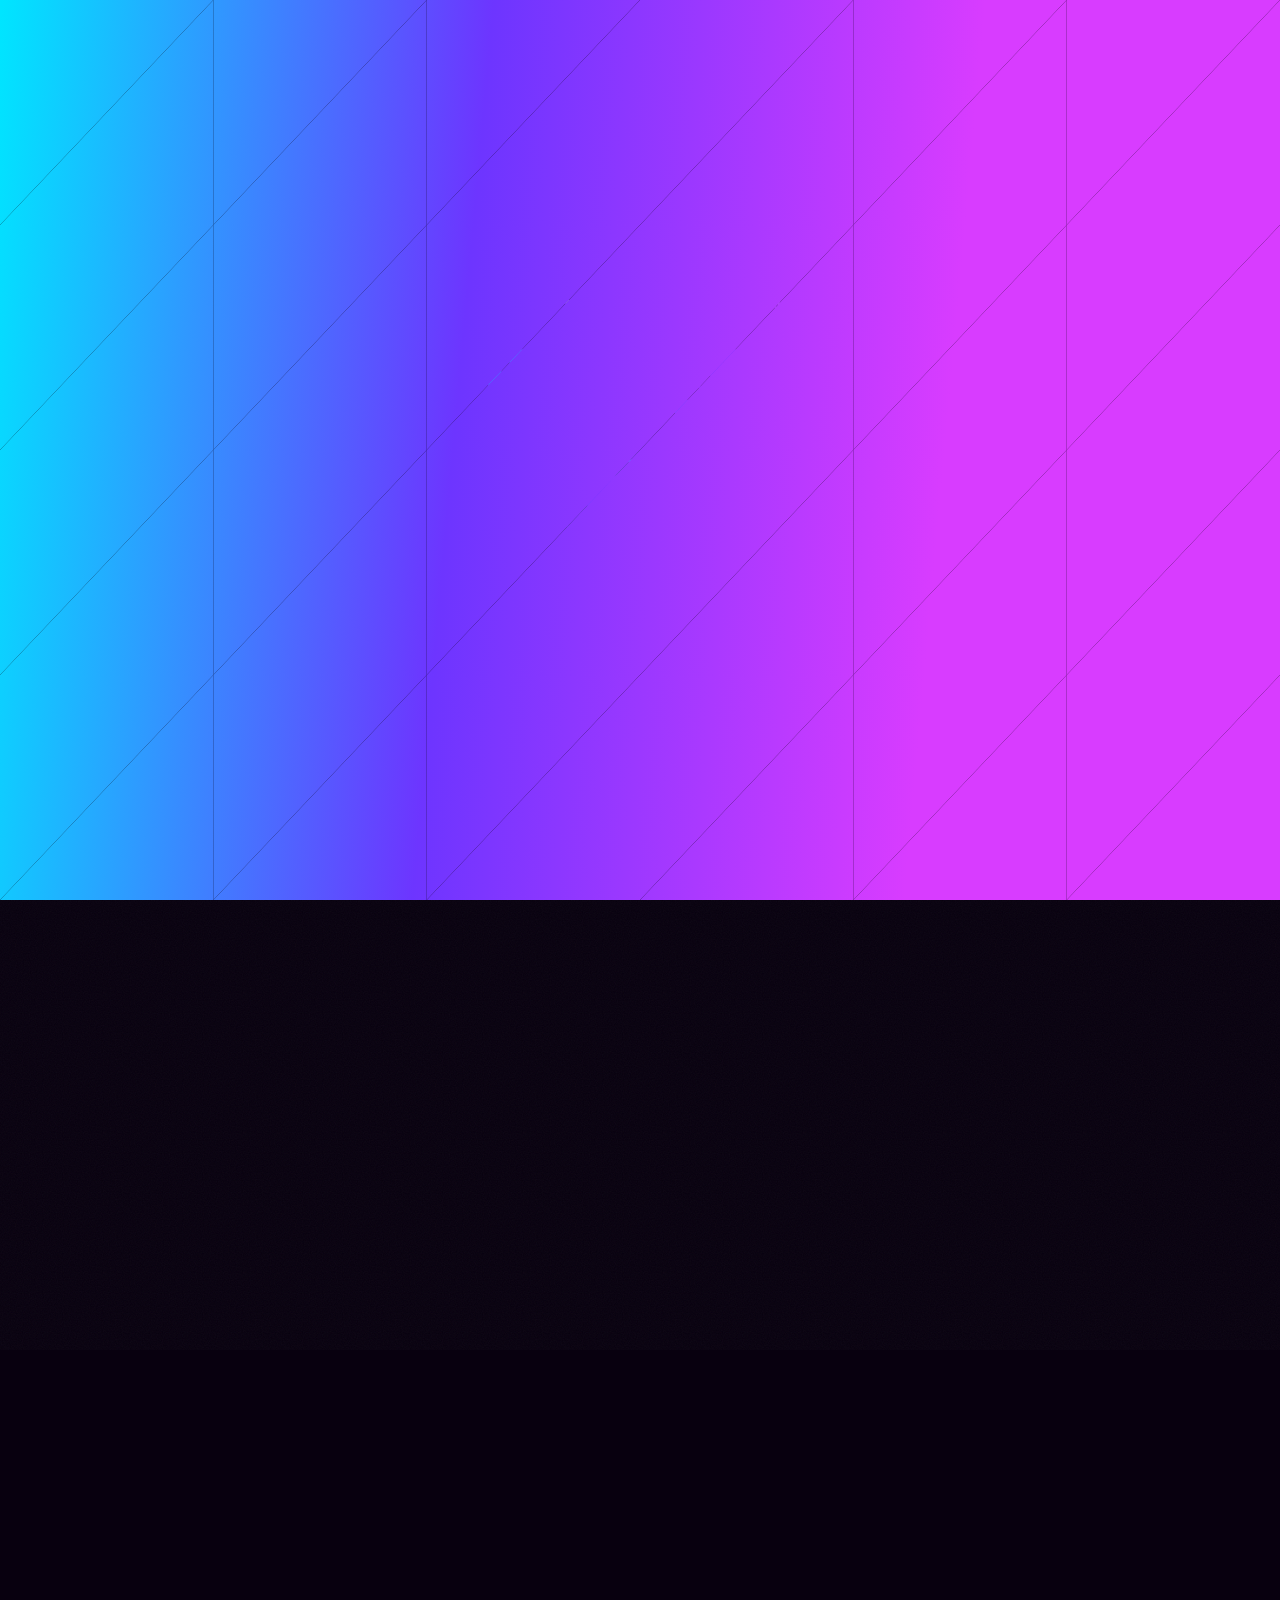
==== commit 0b0667d0: "feat: revamp light mode aesthetic, upgrade cyber loader spinner, enlarge partner logos with transpar" ====
--- a/index.html
+++ b/index.html
@@ -1,6 +1,14 @@
 <!DOCTYPE html>
 <html lang="en" data-theme="dark">
 <head>
+  <script>
+    // Dark is the default theme; only override if the visitor chose light before.
+    try {
+      if (localStorage.getItem('reapers-theme') === 'light') {
+        document.documentElement.setAttribute('data-theme', 'light');
+      }
+    } catch (e) {}
+  </script>
   <meta charset="utf-8">
   <meta name="viewport" content="width=device-width, initial-scale=1.0, viewport-fit=cover">
   <title>Reapers Arena - Pakistan's Unified Gaming Arena</title>
@@ -26,8 +34,26 @@
     }
 
     :root {
+      /* --bg-dark stays fixed across themes: it anchors the hero's video
+         vignette (.hero-container::before), which is cinematic backdrop,
+         not page chrome, so it never flips with the theme. */
       --bg-dark: #08000F;
-      --bg-card: rgba(14, 11, 26, 0.65);
+      --bg-card: rgba(var(--ink-rgb), 0.65);
+      --bg-page: #08000F;
+      --bg-elevated: #0A0816;
+      --bg-elevated-alt: #0E0B1A;
+      --hairline-rgb: 255, 255, 255;
+      --ink-rgb: 13, 11, 27;
+
+      /* Text ink ladder: brightest (secondary) to dimmest (hairline). */
+      --text-primary: #FFFFFF;
+      --text-secondary: #C0BDD5;
+      --text-tertiary: #9D99B5;
+      --text-muted: #8C88A6;
+      --text-subtle: #7A7596;
+      --text-faint: #6C6685;
+      --text-hairline: #373A50;
+
       --font-hero: "Knight Warrior", "KNIGHT WARRIOR", system-ui, sans-serif;
       --font-display: "Chakra Petch", system-ui, -apple-system, sans-serif;
       --font-body: "Outfit", system-ui, -apple-system, sans-serif;
@@ -43,6 +69,902 @@
       --chamfer-sm: 8px;
     }
 
+    :root[data-theme="light"] {
+      --bg-card: rgba(255, 255, 255, 0.9);
+      --bg-page: #F5F7FB;
+      --bg-elevated: #FFFFFF;
+      --bg-elevated-alt: #EEF2F8;
+      --hairline-rgb: 15, 23, 42;
+      --ink-rgb: 255, 255, 255;
+
+      --text-primary: #0B0F19;
+      --text-secondary: #243046;
+      --text-tertiary: #475569;
+      --text-muted: #64748B;
+      --text-subtle: #94A3B8;
+      --text-faint: #CBD5E1;
+      --text-hairline: #E2E8F0;
+
+      /* High-contrast, accessible cyber accents for light mode */
+      --cyan-neon: #0084A8;
+      --purple-neon: #6D35FF;
+      --magenta-neon: #C01E85;
+      --reapers-gradient: linear-gradient(95.18deg, #0084A8 0.16%, #6D35FF 45%, #C01E85 90%);
+    }
+
+    /* ==================== AESTHETIC LIGHT MODE COMPONENT ENHANCEMENTS ==================== */
+    :root[data-theme="light"] ::selection {
+      background: rgba(109, 53, 255, 0.2);
+      color: #0B0F19;
+    }
+
+    /* Boot Sequence Loader */
+    :root[data-theme="light"] #site-loader {
+      background: #F5F7FB;
+    }
+    :root[data-theme="light"] .loader-kicker {
+      color: var(--text-muted);
+    }
+    :root[data-theme="light"] .loader-percent {
+      color: var(--text-primary);
+      text-shadow: none;
+    }
+    :root[data-theme="light"] .loader-ring-track {
+      stroke: rgba(15, 23, 42, 0.08);
+    }
+    :root[data-theme="light"] .hud-bracket {
+      border-color: rgba(0, 132, 168, 0.4);
+      filter: none;
+    }
+    :root[data-theme="light"] .loader-aura {
+      background: radial-gradient(circle, rgba(109, 53, 255, 0.12) 0%, rgba(0, 132, 168, 0.08) 45%, transparent 70%);
+    }
+    :root[data-theme="light"] .loader-ring-outer-teeth {
+      stroke: rgba(0, 132, 168, 0.22);
+    }
+    :root[data-theme="light"] .loader-ring-outer-orbit {
+      stroke: rgba(192, 30, 133, 0.2);
+    }
+    :root[data-theme="light"] .loader-ring-inner-grid {
+      stroke: rgba(0, 132, 168, 0.16);
+    }
+    :root[data-theme="light"] .loader-reticle line {
+      stroke: rgba(15, 23, 42, 0.2);
+    }
+    :root[data-theme="light"] .loader-orbital-ring {
+      border-top-color: #0084A8;
+      filter: drop-shadow(0 0 6px rgba(0, 132, 168, 0.3));
+    }
+    :root[data-theme="light"] .loader-orbital-counter {
+      border-bottom-color: #C01E85;
+      filter: drop-shadow(0 0 6px rgba(192, 30, 133, 0.3));
+    }
+    :root[data-theme="light"] .loader-status-tag {
+      color: #0084A8;
+    }
+
+    /* Floating Glass Header */
+    :root[data-theme="light"] .navbar {
+      background: linear-gradient(95deg, rgba(255, 255, 255, 0.9) 0%, rgba(255, 255, 255, 0.82) 100%);
+      border: 1px solid rgba(109, 53, 255, 0.14);
+      filter: drop-shadow(0 4px 20px rgba(109, 53, 255, 0.08)) drop-shadow(0 12px 30px rgba(15, 23, 42, 0.06));
+    }
+    :root[data-theme="light"] .navbar::before {
+      background: linear-gradient(90deg, rgba(0, 132, 168, 0.35) 0%, rgba(15, 23, 42, 0.08) 50%, rgba(192, 30, 133, 0.35) 100%);
+    }
+    :root[data-theme="light"] .nav-link a {
+      color: var(--text-tertiary);
+    }
+    :root[data-theme="light"] .nav-link a:hover,
+    :root[data-theme="light"] .nav-link.active a {
+      color: var(--text-primary);
+      text-shadow: 0 0 12px rgba(109, 53, 255, 0.25);
+    }
+    :root[data-theme="light"] .icon-btn {
+      background: #FFFFFF;
+      border-color: rgba(15, 23, 42, 0.12);
+      color: var(--text-secondary);
+      box-shadow: 0 1px 3px rgba(15, 23, 42, 0.04);
+    }
+    :root[data-theme="light"] .icon-btn:hover {
+      background: #F8FAFD;
+      border-color: var(--cyan-neon);
+      color: var(--cyan-neon);
+      box-shadow: 0 2px 8px rgba(0, 132, 168, 0.15);
+    }
+    :root[data-theme="light"] #soundBtn[style*="00E5FF"] {
+      color: #0084A8 !important;
+    }
+
+    /* Primary Action Buttons (Fixed Crisp White Text on Vibrant Gradients) */
+    :root[data-theme="light"] .btn-download,
+    :root[data-theme="light"] .btn-cta-download,
+    :root[data-theme="light"] .btn-watch-demo,
+    :root[data-theme="light"] .send-btn {
+      color: #FFFFFF !important;
+    }
+    :root[data-theme="light"] .btn-download svg,
+    :root[data-theme="light"] .btn-cta-download svg,
+    :root[data-theme="light"] .btn-watch-demo svg,
+    :root[data-theme="light"] .send-btn svg {
+      fill: #FFFFFF !important;
+      color: #FFFFFF !important;
+    }
+
+    /* Hero Section */
+    :root[data-theme="light"] .hero-container {
+      background: #F5F7FB;
+    }
+    :root[data-theme="light"] .hero-video-bg {
+      opacity: 0.22;
+      filter: saturate(1.1) contrast(1.05);
+    }
+    :root[data-theme="light"] .hero-container::before {
+      background: 
+        radial-gradient(circle at 50% 30%, rgba(245, 247, 251, 0.15) 0%, rgba(245, 247, 251, 0.75) 70%),
+        linear-gradient(to bottom, rgba(245, 247, 251, 0.35) 0%, rgba(245, 247, 251, 0.15) 40%, rgba(245, 247, 251, 0.85) 80%, var(--bg-page) 100%);
+    }
+    :root[data-theme="light"] .hero-title-line1 {
+      color: var(--text-primary);
+    }
+    :root[data-theme="light"] .tag-cyan,
+    :root[data-theme="light"] .tag-magenta {
+      text-shadow: none;
+    }
+
+    /* Stats Section */
+    :root[data-theme="light"] .stats-section {
+      background-color: var(--bg-page);
+      border-bottom: 1px solid rgba(15, 23, 42, 0.06);
+    }
+    :root[data-theme="light"] .stat-number {
+      color: var(--text-primary);
+    }
+    :root[data-theme="light"] .stat-label {
+      color: var(--text-muted);
+    }
+
+    /* Entry Sequence Section */
+    :root[data-theme="light"] .entry-sequence-section {
+      background: radial-gradient(83.98% 124.46% at 50% 0%, rgba(109, 53, 255, 0.06) 0%, rgba(109, 53, 255, 0) 60%), var(--bg-page);
+      border-top: 1px solid rgba(15, 23, 42, 0.06);
+    }
+    :root[data-theme="light"] .bg-logo-watermark {
+      mix-blend-mode: multiply;
+      filter: grayscale(1) contrast(1.2);
+    }
+    :root[data-theme="light"] .entry-sequence-section.sc-in .bg-logo-left,
+    :root[data-theme="light"] .entry-sequence-section.sc-in .bg-logo-right {
+      opacity: 0.05;
+    }
+    :root[data-theme="light"] .entry-title-white {
+      color: var(--text-primary);
+      text-shadow: none;
+    }
+    :root[data-theme="light"] .entry-divider {
+      background: linear-gradient(90deg, transparent 0%, rgba(15, 23, 42, 0.08) 15%, rgba(15, 23, 42, 0.08) 85%, transparent 100%);
+    }
+    :root[data-theme="light"] .sub-line-white {
+      color: var(--text-primary);
+    }
+    :root[data-theme="light"] .sub-line-grey {
+      color: var(--text-muted);
+    }
+
+    /* Guilds & Partners Section */
+    :root[data-theme="light"] .guilds-section {
+      background: var(--bg-page);
+      border-top: 1px solid rgba(15, 23, 42, 0.06);
+    }
+    :root[data-theme="light"] .guild-card {
+      background: #FFFFFF;
+      border: 1px solid rgba(15, 23, 42, 0.08);
+      box-shadow: 0 4px 14px rgba(15, 23, 42, 0.04);
+    }
+    :root[data-theme="light"] .guild-card:hover {
+      background: #FFFFFF;
+      border-color: rgba(109, 53, 255, 0.35);
+      box-shadow: 0 8px 24px rgba(109, 53, 255, 0.10);
+    }
+    :root[data-theme="light"] .guild-name {
+      color: var(--text-secondary);
+    }
+
+    /* Chatrooms & Communities Widget */
+    :root[data-theme="light"] .chatrooms-section {
+      background-color: var(--bg-page);
+      border-top: 1px solid rgba(15, 23, 42, 0.06);
+    }
+    :root[data-theme="light"] .chat-glow-orb {
+      background: radial-gradient(70.71% 70.71% at 50% 50%, rgba(0, 132, 168, 0.10) 0%, rgba(0, 132, 168, 0) 66%);
+    }
+    :root[data-theme="light"] .chat-widget {
+      background: rgba(255, 255, 255, 0.96);
+      border: 1px solid rgba(15, 23, 42, 0.09);
+      box-shadow: 0 20px 50px -10px rgba(15, 23, 42, 0.09), 0 1px 3px rgba(15, 23, 42, 0.04), inset 0 1px 0 rgba(255, 255, 255, 1);
+    }
+    :root[data-theme="light"] .chat-sidebar-channels,
+    :root[data-theme="light"] .chat-stream-area {
+      border-right-color: rgba(15, 23, 42, 0.07);
+    }
+    :root[data-theme="light"] .channel-item {
+      color: var(--text-muted);
+    }
+    :root[data-theme="light"] .channel-item:hover:not(.active) {
+      background: rgba(15, 23, 42, 0.04);
+      color: var(--text-primary);
+    }
+    :root[data-theme="light"] .channel-item.active {
+      background: rgba(0, 132, 168, 0.09);
+      color: #0084A8;
+      border-left: 3px solid #0084A8;
+      box-shadow: none;
+    }
+    :root[data-theme="light"] .stream-header {
+      border-bottom-color: rgba(15, 23, 42, 0.06);
+    }
+    :root[data-theme="light"] .stream-title {
+      color: var(--text-primary);
+    }
+    :root[data-theme="light"] .user-avatar {
+      background: #EEF2F8;
+      border-color: rgba(15, 23, 42, 0.1);
+      color: var(--text-primary);
+    }
+    :root[data-theme="light"] .chat-stream-area .user-avatar[style*="0,229,255"] {
+      background: rgba(0, 132, 168, 0.12) !important;
+      color: #0084A8 !important;
+      border-color: #0084A8 !important;
+    }
+    :root[data-theme="light"] .typing-cursor {
+      color: #6D35FF;
+      text-shadow: none;
+    }
+    :root[data-theme="light"] .name-cyan { color: #0084A8; }
+    :root[data-theme="light"] .name-blue { color: #3B68FF; }
+    :root[data-theme="light"] .name-magenta { color: #C01E85; }
+    :root[data-theme="light"] .message-text {
+      color: var(--text-secondary);
+    }
+    :root[data-theme="light"] .reaction-chip {
+      background: #F1F4F9;
+      border-color: rgba(15, 23, 42, 0.08);
+      color: var(--text-secondary);
+    }
+    :root[data-theme="light"] .reaction-chip:hover {
+      background: #E8EDF5;
+      border-color: rgba(15, 23, 42, 0.15);
+    }
+    :root[data-theme="light"] .reaction-chip.active-reaction {
+      background: rgba(0, 132, 168, 0.1) !important;
+      border-color: #0084A8 !important;
+      color: #0084A8 !important;
+      box-shadow: 0 0 10px rgba(0, 132, 168, 0.2);
+    }
+    :root[data-theme="light"] .chat-input-bar {
+      background: #F8FAFD;
+      border: 1px solid rgba(15, 23, 42, 0.12);
+    }
+    :root[data-theme="light"] .chat-input-field {
+      color: var(--text-primary);
+    }
+    :root[data-theme="light"] .chat-input-field::placeholder {
+      color: var(--text-muted);
+    }
+    :root[data-theme="light"] .activity-box {
+      background: #F8FAFD;
+      border: 1px solid rgba(15, 23, 42, 0.06);
+    }
+    :root[data-theme="light"] .val-cyan { color: #0084A8; }
+    :root[data-theme="light"] .val-magenta { color: #C01E85; }
+
+    /* People Behind The Arena & Bento Gallery */
+    :root[data-theme="light"] .people-section {
+      background: radial-gradient(70.71% 70.71% at 50% 50%, rgba(108, 43, 255, 0.07) 0%, rgba(108, 43, 255, 0) 66%), var(--bg-page);
+      border-top: 1px solid rgba(15, 23, 42, 0.06);
+    }
+    :root[data-theme="light"] .people-title-white {
+      color: var(--text-primary);
+    }
+    :root[data-theme="light"] .people-desc {
+      color: var(--text-tertiary);
+    }
+    :root[data-theme="light"] .bento-card {
+      background: #FFFFFF;
+      border-color: rgba(15, 23, 42, 0.09);
+      box-shadow: 0 4px 14px rgba(15, 23, 42, 0.04);
+    }
+    :root[data-theme="light"] .bento-card:hover {
+      border-color: rgba(109, 53, 255, 0.35);
+      box-shadow: 0 10px 28px rgba(109, 53, 255, 0.12);
+    }
+    :root[data-theme="light"] .bento-card-hero .bento-img {
+      background: #FFFFFF;
+    }
+    :root[data-theme="light"] .bento-overlay {
+      background: linear-gradient(to top, rgba(11, 15, 25, 0.88) 0%, rgba(11, 15, 25, 0.3) 45%, rgba(11, 15, 25, 0) 75%);
+    }
+    :root[data-theme="light"] .bento-title-text {
+      color: #FFFFFF !important;
+    }
+    :root[data-theme="light"] .bento-sub-text {
+      color: rgba(255, 255, 255, 0.75) !important;
+    }
+    :root[data-theme="light"] .bento-num {
+      color: #00E5FF !important;
+    }
+    :root[data-theme="light"] .bento-expand-btn {
+      background: #FFFFFF;
+      border: 1px solid rgba(109, 53, 255, 0.3);
+      color: var(--text-primary);
+      box-shadow: 0 6px 20px rgba(15, 23, 42, 0.06);
+    }
+    :root[data-theme="light"] .bento-expand-btn:hover {
+      border-color: var(--purple-neon);
+      color: var(--purple-neon);
+      box-shadow: 0 8px 24px rgba(109, 53, 255, 0.15);
+    }
+    :root[data-theme="light"] .bento-footer {
+      border-top-color: rgba(15, 23, 42, 0.08);
+      color: var(--text-muted);
+    }
+
+    /* Video Showcase Section */
+    :root[data-theme="light"] .showcase-section {
+      background: radial-gradient(80% 80% at 50% 30%, rgba(109, 53, 255, 0.05) 0%, transparent 70%), var(--bg-page);
+      border-top: 1px solid rgba(15, 23, 42, 0.06);
+    }
+    :root[data-theme="light"] .video-showcase-box {
+      background: #FFFFFF;
+      border: 1px solid rgba(15, 23, 42, 0.09);
+      box-shadow: 0 20px 50px -10px rgba(15, 23, 42, 0.08);
+    }
+    :root[data-theme="light"] .video-bottom-overlay .now-playing-title {
+      color: #FFFFFF !important;
+      text-shadow: 0 2px 16px rgba(0, 0, 0, 0.85);
+    }
+    :root[data-theme="light"] .video-bottom-overlay .now-playing-label {
+      color: rgba(255, 255, 255, 0.8) !important;
+    }
+    :root[data-theme="light"] .icon-btn-video {
+      background: rgba(11, 15, 25, 0.75);
+      border: 1px solid rgba(255, 255, 255, 0.2);
+      color: #FFFFFF !important;
+    }
+    :root[data-theme="light"] .icon-btn-video:hover {
+      background: rgba(11, 15, 25, 0.9);
+      border-color: #00E5FF;
+      color: #00E5FF !important;
+    }
+    :root[data-theme="light"] .video-tabs-row {
+      background: #FFFFFF;
+      border-top: 1px solid rgba(15, 23, 42, 0.08);
+    }
+    :root[data-theme="light"] .video-tab-item {
+      border-right: 1px solid rgba(15, 23, 42, 0.08);
+    }
+    :root[data-theme="light"] .video-tab-item:hover:not(.active) {
+      background: rgba(15, 23, 42, 0.02);
+    }
+    :root[data-theme="light"] .video-tab-item.active {
+      background: rgba(0, 132, 168, 0.06);
+    }
+    :root[data-theme="light"] .video-tab-item .tab-title-text {
+      color: var(--text-tertiary);
+    }
+    :root[data-theme="light"] .video-tab-item.active .tab-title-text {
+      color: var(--text-primary);
+    }
+    :root[data-theme="light"] .video-tab-item .tab-num {
+      color: var(--text-subtle);
+    }
+    :root[data-theme="light"] .video-tab-item.active .tab-num {
+      color: #0084A8;
+      text-shadow: none;
+    }
+    :root[data-theme="light"] .video-tab-item.active .tab-arrow {
+      color: #0084A8;
+    }
+
+    /* App Banner Section */
+    :root[data-theme="light"] .app-banner-section {
+      background-color: var(--bg-page);
+    }
+    :root[data-theme="light"] .app-banner-title {
+      color: #FFFFFF !important;
+      text-shadow: 0 4px 25px rgba(0, 0, 0, 0.25);
+    }
+    :root[data-theme="light"] .app-banner-desc {
+      color: rgba(255, 255, 255, 0.94) !important;
+    }
+    :root[data-theme="light"] .app-feature-item {
+      color: rgba(255, 255, 255, 0.90) !important;
+    }
+    :root[data-theme="light"] .app-feature-num {
+      color: rgba(255, 255, 255, 0.70) !important;
+    }
+    :root[data-theme="light"] .app-phones-group-img {
+      filter: drop-shadow(0 20px 40px rgba(15, 23, 42, 0.28));
+    }
+
+    /* Hiring / LFG Section */
+    :root[data-theme="light"] .hiring-section {
+      background-color: var(--bg-page);
+    }
+    :root[data-theme="light"] .hiring-glow-orb {
+      background: radial-gradient(circle, rgba(109, 53, 255, 0.08) 0%, rgba(109, 53, 255, 0) 70%);
+    }
+    :root[data-theme="light"] .hiring-title-white {
+      color: var(--text-primary);
+    }
+    :root[data-theme="light"] .hiring-header-desc {
+      color: var(--text-tertiary);
+    }
+    :root[data-theme="light"] .filter-pill,
+    :root[data-theme="light"] .toc-pill {
+      background: #FFFFFF !important;
+      border: 1px solid rgba(15, 23, 42, 0.1) !important;
+      color: var(--text-tertiary) !important;
+      box-shadow: 0 1px 3px rgba(15, 23, 42, 0.04);
+    }
+    :root[data-theme="light"] .filter-pill:hover,
+    :root[data-theme="light"] .toc-pill:hover {
+      background: #F8FAFD !important;
+      border-color: #0084A8 !important;
+      color: #0084A8 !important;
+      box-shadow: 0 2px 8px rgba(0, 132, 168, 0.15) !important;
+    }
+    :root[data-theme="light"] .filter-pill.active {
+      background: rgba(0, 132, 168, 0.08) !important;
+      border: 1.5px solid #0084A8 !important;
+      color: #0084A8 !important;
+      box-shadow: 0 2px 10px rgba(0, 132, 168, 0.15) !important;
+    }
+    :root[data-theme="light"] .role-card {
+      background: #FFFFFF;
+      border: 1px solid rgba(15, 23, 42, 0.09);
+      box-shadow: 0 6px 20px rgba(15, 23, 42, 0.05);
+    }
+    :root[data-theme="light"] .role-card:hover {
+      border-color: rgba(109, 53, 255, 0.35);
+      box-shadow: 0 12px 32px rgba(109, 53, 255, 0.12);
+    }
+    :root[data-theme="light"] .studio-name {
+      color: var(--text-primary);
+    }
+    :root[data-theme="light"] .status-badge.recruiting {
+      background: rgba(0, 132, 168, 0.09);
+      border: 1px solid rgba(0, 132, 168, 0.3);
+      color: #0084A8;
+    }
+    :root[data-theme="light"] .status-badge.urgent {
+      background: rgba(192, 30, 133, 0.09);
+      border: 1px solid rgba(192, 30, 133, 0.3);
+      color: #C01E85;
+    }
+    :root[data-theme="light"] .role-mission-title {
+      color: var(--text-primary) !important;
+    }
+    :root[data-theme="light"] .role-project-name {
+      color: var(--text-secondary);
+    }
+    :root[data-theme="light"] .role-field-label {
+      color: var(--text-muted);
+    }
+    :root[data-theme="light"] .btn-view-role {
+      background: #F8FAFD;
+      border-color: rgba(15, 23, 42, 0.1);
+      color: var(--text-primary);
+    }
+    :root[data-theme="light"] .btn-view-role:hover {
+      background: rgba(0, 132, 168, 0.08);
+      border-color: #0084A8;
+      color: #0084A8;
+    }
+    :root[data-theme="light"] .post-role-bar {
+      background: #FFFFFF !important;
+      border-color: rgba(15, 23, 42, 0.12) !important;
+      color: var(--text-secondary) !important;
+      box-shadow: 0 4px 16px rgba(15, 23, 42, 0.05);
+    }
+    :root[data-theme="light"] .post-role-bar:hover {
+      border-color: #6D35FF !important;
+      color: #6D35FF !important;
+      box-shadow: 0 6px 20px rgba(109, 53, 255, 0.15) !important;
+    }
+
+    /* Final CTA & Footer Section */
+    :root[data-theme="light"] .final-cta-section {
+      background-color: var(--bg-page);
+    }
+    :root[data-theme="light"] .final-cta-container::before {
+      background: 
+        linear-gradient(89.15deg, rgba(245, 247, 251, 0) 76.86%, var(--bg-page) 99.29%),
+        linear-gradient(270.16deg, rgba(245, 247, 251, 0) 75.84%, var(--bg-page) 99.86%),
+        linear-gradient(180deg, var(--bg-page) 0%, rgba(245, 247, 251, 0) 100%),
+        linear-gradient(180deg, rgba(245, 247, 251, 0) 0%, var(--bg-page) 100%),
+        rgba(245, 247, 251, 0.65);
+    }
+    :root[data-theme="light"] .final-cta-title-white {
+      color: var(--text-primary);
+    }
+    :root[data-theme="light"] .cta-email-input {
+      background: #FFFFFF;
+      border: 1px solid rgba(15, 23, 42, 0.15);
+      border-image: none;
+      color: var(--text-primary);
+      box-shadow: 0 2px 8px rgba(15, 23, 42, 0.04);
+    }
+    :root[data-theme="light"] .cta-email-input:focus {
+      border-color: #0084A8;
+      box-shadow: 0 0 0 3px rgba(0, 132, 168, 0.15);
+    }
+    :root[data-theme="light"] .cta-email-input::placeholder {
+      color: var(--text-muted);
+    }
+    :root[data-theme="light"] .site-footer-bar {
+      border-top-color: rgba(15, 23, 42, 0.08);
+      color: var(--text-muted);
+    }
+    :root[data-theme="light"] .footer-link {
+      color: var(--text-tertiary);
+    }
+    :root[data-theme="light"] .footer-link:hover,
+    :root[data-theme="light"] .footer-link.active {
+      color: #6D35FF;
+      text-shadow: none;
+    }
+    :root[data-theme="light"] .footer-watermark-text {
+      color: rgba(15, 23, 42, 0.04);
+    }
+
+    /* ============================== Boot Sequence Loader ============================== */
+    html.is-loading, html.is-loading body { overflow: hidden; height: 100%; }
+
+    #site-loader {
+      position: fixed;
+      inset: 0;
+      z-index: 100000;
+      background: var(--bg-dark);
+      display: flex;
+      align-items: center;
+      justify-content: center;
+      overflow: hidden;
+      transition: background 0.3s ease;
+    }
+
+    #site-loader.is-cracking { background: transparent; }
+
+    .loader-inner {
+      position: relative;
+      z-index: 3;
+      display: flex;
+      flex-direction: column;
+      align-items: center;
+      gap: 1.5rem;
+      transition: opacity 0.3s ease, transform 0.3s ease;
+    }
+
+    #site-loader.is-cracking .loader-inner {
+      opacity: 0;
+      transform: scale(0.94);
+    }
+
+    .loader-kicker {
+      font-family: var(--font-mono);
+      font-size: 0.72rem;
+      font-weight: 700;
+      letter-spacing: 0.3em;
+      color: var(--text-tertiary);
+      text-transform: uppercase;
+      display: flex;
+      align-items: center;
+      gap: 0.6rem;
+    }
+
+    .loader-kicker::before {
+      content: '';
+      width: 6px;
+      height: 6px;
+      border-radius: 50%;
+      background: var(--magenta-neon);
+      box-shadow: 0 0 10px var(--magenta-neon);
+      animation: loaderDotPulse 1.1s ease-in-out infinite;
+    }
+
+    @keyframes loaderDotPulse {
+      0%, 100% { opacity: 0.3; transform: scale(0.8); }
+      50% { opacity: 1; transform: scale(1.2); }
+    }
+
+    .loader-logo {
+      font-family: var(--font-hero);
+      font-weight: 400;
+      font-size: clamp(2.8rem, 10vw, 5.5rem);
+      letter-spacing: 0.04em;
+      text-transform: uppercase;
+      line-height: 1;
+      background: var(--reapers-gradient);
+      background-size: 200% 200%;
+      -webkit-background-clip: text;
+      -webkit-text-fill-color: transparent;
+      animation: loaderGradientShift 2.4s ease infinite, loaderLogoGlitch 3.2s steps(1) infinite;
+      filter: drop-shadow(0 0 25px rgba(216, 60, 255, 0.35));
+    }
+
+    @keyframes loaderGradientShift {
+      0% { background-position: 0% 50%; }
+      50% { background-position: 100% 50%; }
+      100% { background-position: 0% 50%; }
+    }
+
+    @keyframes loaderLogoGlitch {
+      0%, 92%, 100% { transform: translate(0, 0); clip-path: inset(0 0 0 0); }
+      93% { transform: translate(-3px, 1px); clip-path: inset(10% 0 60% 0); }
+      95% { transform: translate(3px, -1px); clip-path: inset(60% 0 5% 0); }
+      97% { transform: translate(-2px, 0); clip-path: inset(30% 0 40% 0); }
+    }
+
+    .loader-ring-wrap {
+      position: relative;
+      width: 156px;
+      height: 156px;
+      display: flex;
+      align-items: center;
+      justify-content: center;
+    }
+
+    /* Ambient Reactor Core Aura */
+    .loader-aura {
+      position: absolute;
+      inset: -20px;
+      border-radius: 50%;
+      background: radial-gradient(circle, rgba(109, 53, 255, 0.28) 0%, rgba(0, 229, 255, 0.14) 40%, transparent 70%);
+      filter: blur(14px);
+      pointer-events: none;
+      animation: auraBreathe 2.8s ease-in-out infinite alternate;
+    }
+
+    @keyframes auraBreathe {
+      0% { transform: scale(0.92); opacity: 0.6; }
+      100% { transform: scale(1.12); opacity: 1; }
+    }
+
+    /* Tactical Sci-Fi HUD Corner Brackets */
+    .loader-hud-brackets {
+      position: absolute;
+      inset: -6px;
+      pointer-events: none;
+    }
+
+    .hud-bracket {
+      position: absolute;
+      width: 12px;
+      height: 12px;
+      border-color: rgba(0, 229, 255, 0.5);
+      border-style: solid;
+      filter: drop-shadow(0 0 6px rgba(0, 229, 255, 0.4));
+      transition: all 0.3s ease;
+    }
+
+    .hud-tl { top: 0; left: 0; border-width: 2px 0 0 2px; }
+    .hud-tr { top: 0; right: 0; border-width: 2px 2px 0 0; }
+    .hud-bl { bottom: 0; left: 0; border-width: 0 0 2px 2px; }
+    .hud-br { bottom: 0; right: 0; border-width: 0 2px 2px 0; }
+
+    .loader-ring {
+      width: 100%;
+      height: 100%;
+      transform: rotate(-90deg);
+      filter: drop-shadow(0 0 14px rgba(109, 53, 255, 0.35));
+    }
+
+    /* Outer Segmented Calibrated Teeth */
+    .loader-ring-outer-teeth {
+      fill: none;
+      stroke: rgba(0, 229, 255, 0.22);
+      stroke-width: 2;
+      stroke-dasharray: 2 10;
+      animation: spinClockwise 26s linear infinite;
+      transform-origin: 80px 80px;
+    }
+
+    /* Outer Counter-Rotating Orbit Ring */
+    .loader-ring-outer-orbit {
+      fill: none;
+      stroke: rgba(216, 60, 255, 0.26);
+      stroke-width: 1.5;
+      stroke-dasharray: 48 16 12 16;
+      animation: spinCounter 15s linear infinite;
+      transform-origin: 80px 80px;
+    }
+
+    /* Main Progress Track */
+    .loader-ring-track {
+      fill: none;
+      stroke: rgba(255, 255, 255, 0.07);
+      stroke-width: 4;
+      stroke-linecap: round;
+    }
+
+    /* Main High-Energy Progress Fill Arc */
+    .loader-ring-fill {
+      fill: none;
+      stroke: url(#loaderRingGradient);
+      stroke-width: 4.5;
+      stroke-linecap: round;
+      filter: drop-shadow(0 0 10px rgba(0, 229, 255, 0.8)) drop-shadow(0 0 22px rgba(216, 60, 255, 0.6));
+      transition: stroke-dashoffset 0.18s ease-out;
+    }
+
+    /* Inner Calibrated HUD Gear Ring */
+    .loader-ring-inner-grid {
+      fill: none;
+      stroke: rgba(0, 229, 255, 0.18);
+      stroke-width: 1;
+      stroke-dasharray: 4 8;
+      animation: spinClockwise 12s linear infinite;
+      transform-origin: 80px 80px;
+    }
+
+    /* Precision HUD Crosshair Reticle */
+    .loader-reticle line {
+      stroke: rgba(0, 229, 255, 0.35);
+      stroke-width: 1.5;
+      stroke-linecap: round;
+    }
+
+    /* Fast Orbiting Radar Energy Sweeps */
+    .loader-orbital-ring {
+      position: absolute;
+      inset: 10px;
+      border-radius: 50%;
+      border: 2px solid transparent;
+      border-top-color: var(--cyan-neon);
+      border-right-color: rgba(0, 229, 255, 0.2);
+      filter: drop-shadow(0 0 10px var(--cyan-neon));
+      animation: orbitalSweep 1.3s cubic-bezier(0.4, 0, 0.2, 1) infinite;
+      pointer-events: none;
+    }
+
+    .loader-orbital-counter {
+      position: absolute;
+      inset: 16px;
+      border-radius: 50%;
+      border: 1.5px solid transparent;
+      border-bottom-color: var(--magenta-neon);
+      border-left-color: rgba(216, 60, 255, 0.2);
+      filter: drop-shadow(0 0 10px var(--magenta-neon));
+      animation: orbitalSweepReverse 1.9s cubic-bezier(0.4, 0, 0.2, 1) infinite;
+      pointer-events: none;
+    }
+
+    @keyframes spinClockwise {
+      to { transform: rotate(360deg); }
+    }
+
+    @keyframes spinCounter {
+      to { transform: rotate(-360deg); }
+    }
+
+    @keyframes orbitalSweep {
+      to { transform: rotate(360deg); }
+    }
+
+    @keyframes orbitalSweepReverse {
+      to { transform: rotate(-360deg); }
+    }
+
+    /* Center Cyber HUD Readout */
+    .loader-center-content {
+      position: absolute;
+      display: flex;
+      flex-direction: column;
+      align-items: center;
+      justify-content: center;
+      pointer-events: none;
+      user-select: none;
+    }
+
+    .loader-percent {
+      font-family: var(--font-mono);
+      font-size: 1.45rem;
+      font-weight: 800;
+      letter-spacing: -0.02em;
+      line-height: 1;
+      color: var(--text-primary);
+      font-variant-numeric: tabular-nums;
+      text-shadow: 0 0 20px rgba(0, 229, 255, 0.5), 0 0 35px rgba(216, 60, 255, 0.35);
+    }
+
+    .loader-status-tag {
+      font-family: var(--font-mono);
+      font-size: 0.52rem;
+      font-weight: 700;
+      letter-spacing: 0.25em;
+      color: var(--cyan-neon);
+      text-transform: uppercase;
+      margin-top: 5px;
+      opacity: 0.9;
+      animation: statusFlicker 2.4s ease-in-out infinite;
+    }
+
+    @keyframes statusFlicker {
+      0%, 100% { opacity: 0.9; }
+      50% { opacity: 0.4; }
+    }
+
+    @media (prefers-reduced-motion: reduce) {
+      .loader-orbital-ring,
+      .loader-orbital-counter,
+      .loader-ring-outer-teeth,
+      .loader-ring-outer-orbit,
+      .loader-ring-inner-grid,
+      .loader-aura { animation: none !important; }
+    }
+
+    .loader-scanline {
+      position: absolute;
+      inset: 0;
+      z-index: 4;
+      pointer-events: none;
+      background: repeating-linear-gradient(
+        to bottom,
+        rgba(255, 255, 255, 0.025) 0px,
+        rgba(255, 255, 255, 0.025) 1px,
+        transparent 1px,
+        transparent 3px
+      );
+      mix-blend-mode: overlay;
+    }
+
+    .loader-shatter {
+      position: absolute;
+      inset: 0;
+      z-index: 5;
+      pointer-events: none;
+    }
+
+    /* Hidden at rest (opacity:0) — together the shards would otherwise
+       reconstruct one solid gradient sitting above the content the whole
+       time. They only appear for the brief "flash" beat, then immediately
+       fly apart. */
+    .loader-shard {
+      position: fixed;
+      inset: 0;
+      width: 100vw;
+      height: 100vh;
+      background: var(--reapers-gradient);
+      opacity: 0;
+      transform: none;
+      transition: opacity 0.85s ease, transform 0.85s cubic-bezier(0.6, 0, 0.2, 1);
+      transition-delay: var(--shard-delay, 0s);
+      will-change: opacity, transform;
+    }
+
+    /* Flash: every shard snaps to fully visible at once (no delay), which
+       reconstructs the full gradient across the screen for an instant. */
+    #site-loader.is-flashing .loader-shard {
+      opacity: 1;
+      transition: opacity 0.12s ease;
+      transition-delay: 0s;
+    }
+
+    /* Crack: shards fly apart and fade — this rule is declared after
+       .is-flashing, so it wins once both classes are present together. */
+    #site-loader.is-cracking .loader-shard {
+      opacity: 0;
+      transform: translate(var(--shard-dx), var(--shard-dy)) rotate(var(--shard-rot)) scale(0.85);
+      transition: opacity 0.85s ease, transform 0.85s cubic-bezier(0.6, 0, 0.2, 1);
+      transition-delay: var(--shard-delay, 0s);
+    }
+
+    @media (prefers-reduced-motion: reduce) {
+      .loader-logo { animation: none; }
+      .loader-shard { transition: opacity 0.4s ease !important; }
+      #site-loader.is-cracking .loader-shard { transform: none; }
+    }
+
     * {
       box-sizing: border-box;
       margin: 0;
@@ -55,8 +977,8 @@
     }
 
     body {
-      background-color: var(--bg-dark);
-      color: #FFFFFF;
+      background-color: var(--bg-page);
+      color: var(--text-primary);
       font-family: var(--font-body);
       overflow-x: hidden;
       max-width: 100vw;
@@ -92,8 +1014,8 @@
       position: absolute;
       inset: 0;
       background: 
-        radial-gradient(circle at 50% 30%, rgba(8, 0, 15, 0.15) 0%, rgba(8, 0, 15, 0.65) 70%),
-        linear-gradient(to bottom, rgba(8, 0, 15, 0.4) 0%, rgba(8, 0, 15, 0.1) 40%, rgba(8, 0, 15, 0.85) 80%, #08000F 100%);
+        radial-gradient(circle at 50% 30%, rgba(var(--ink-rgb), 0.15) 0%, rgba(var(--ink-rgb), 0.65) 70%),
+        linear-gradient(to bottom, rgba(var(--ink-rgb), 0.4) 0%, rgba(var(--ink-rgb), 0.1) 40%, rgba(var(--ink-rgb), 0.85) 80%, #08000F 100%);
       pointer-events: none;
       z-index: 1;
     }
@@ -115,7 +1037,7 @@
       justify-content: space-between;
       height: 92px;
       padding: 0 2.25rem;
-      background: linear-gradient(95deg, rgba(8, 12, 28, 0.78) 0%, rgba(14, 11, 26, 0.78) 50%, rgba(18, 8, 28, 0.78) 100%);
+      background: linear-gradient(95deg, rgba(var(--ink-rgb), 0.78) 0%, rgba(var(--ink-rgb), 0.78) 50%, rgba(var(--ink-rgb), 0.78) 100%);
       backdrop-filter: blur(24px);
       -webkit-backdrop-filter: blur(24px);
       clip-path: polygon(22px 0, 100% 0, 100% calc(100% - 22px), calc(100% - 22px) 100%, 0 100%, 0 22px);
@@ -127,7 +1049,7 @@
       position: absolute;
       inset: 0;
       padding: 1px;
-      background: linear-gradient(90deg, rgba(0, 229, 255, 0.5) 0%, rgba(255, 255, 255, 0.15) 50%, rgba(216, 60, 255, 0.5) 100%);
+      background: linear-gradient(90deg, rgba(0, 229, 255, 0.5) 0%, rgba(var(--hairline-rgb), 0.15) 50%, rgba(216, 60, 255, 0.5) 100%);
       -webkit-mask: linear-gradient(#fff 0 0) content-box, linear-gradient(#fff 0 0);
       -webkit-mask-composite: xor;
       mask-composite: exclude;
@@ -148,7 +1070,7 @@
       font-weight: 700;
       font-size: 0.85rem;
       letter-spacing: 0.18em;
-      color: #9D99B5;
+      color: var(--text-tertiary);
       text-decoration: none;
       text-transform: uppercase;
       transition: all 0.25s ease;
@@ -156,7 +1078,7 @@
 
     .nav-link a:hover,
     .nav-link.active a {
-      color: #FFFFFF;
+      color: var(--text-primary);
       text-shadow: 0 0 12px rgba(0, 229, 255, 0.6);
     }
 
@@ -169,7 +1091,7 @@
     }
 
     .brand-logo-img {
-      height: 48px;
+      height: 72px;
       width: auto;
       object-fit: contain;
       filter: drop-shadow(0 0 14px rgba(0, 229, 255, 0.4));
@@ -178,17 +1100,6 @@
 
     .nav-brand:hover .brand-logo-img { transform: scale(1.08); }
 
-    .brand-name {
-      font-family: var(--font-display);
-      font-size: 0.78rem;
-      font-weight: 800;
-      letter-spacing: 0.25em;
-      color: #FFFFFF;
-      margin-top: 2px;
-      text-shadow: 0 0 10px rgba(0, 229, 255, 0.4);
-      text-transform: uppercase;
-    }
-
     .nav-actions {
       display: flex;
       align-items: center;
@@ -201,31 +1112,34 @@
       display: flex;
       align-items: center;
       justify-content: center;
-      background: rgba(255, 255, 255, 0.04);
-      border: 1px solid rgba(255, 255, 255, 0.12);
+      background: rgba(var(--hairline-rgb), 0.04);
+      border: 1px solid rgba(var(--hairline-rgb), 0.12);
       border-radius: 8px;
-      color: #C0BDD5;
+      color: var(--text-secondary);
       cursor: pointer;
       transition: all 0.2s ease;
     }
 
     .icon-btn:hover {
-      background: rgba(255, 255, 255, 0.1);
-      color: #FFFFFF;
+      background: rgba(var(--hairline-rgb), 0.1);
+      color: var(--text-primary);
       border-color: rgba(0, 229, 255, 0.4);
       box-shadow: 0 0 12px rgba(0, 229, 255, 0.2);
     }
 
     .icon-btn svg { width: 18px; height: 18px; fill: currentColor; }
+    #themeBtn .icon-moon { display: none; }
+    :root[data-theme="light"] #themeBtn .icon-sun { display: none; }
+    :root[data-theme="light"] #themeBtn .icon-moon { display: block; }
 
     .btn-download {
       display: inline-flex;
       align-items: center;
       gap: 0.6rem;
       padding: 0.65rem 1.4rem;
-      background: var(--reapers-gradient);
+      background: linear-gradient(95deg, #6D35FF 0%, #D83CFF 100%);
       border: none;
-      color: #FFFFFF;
+      color: var(--text-primary);
       font-family: var(--font-display);
       font-weight: 800;
       font-size: 0.85rem;
@@ -235,12 +1149,11 @@
       cursor: pointer;
       transition: all 0.3s ease;
       box-shadow: 0 4px 20px rgba(109, 53, 255, 0.45);
-      clip-path: polygon(0 0, 100% 0, 100% calc(100% - 10px), calc(100% - 10px) 100%, 0 100%);
+      clip-path: polygon(10px 0, 100% 0, 100% calc(100% - 10px), calc(100% - 10px) 100%, 0 100%, 0 10px);
     }
 
     .btn-download:hover {
       transform: translateY(-2px);
-      box-shadow: 0 6px 30px rgba(216, 60, 255, 0.6);
       filter: brightness(1.1);
     }
 
@@ -273,7 +1186,7 @@
       max-width: 100%;
     }
 
-    .tag-white { color: #FFFFFF; }
+    .tag-white { color: var(--text-primary); }
     .tag-cyan { color: var(--cyan-neon); text-shadow: 0 0 10px rgba(0, 229, 255, 0.5); }
     .tag-magenta { color: var(--magenta-neon); text-shadow: 0 0 10px rgba(216, 60, 255, 0.5); }
 
@@ -356,7 +1269,7 @@
 
     .hero-title-line1 {
       display: block;
-      color: #FFFFFF;
+      color: var(--text-primary);
       text-shadow: none;
       filter: none;
     }
@@ -377,7 +1290,7 @@
     .stats-section {
       position: relative;
       z-index: 10;
-      background-color: var(--bg-dark);
+      background-color: var(--bg-page);
       padding: 4rem 1.5rem 7rem;
       margin-top: -2rem;
       overflow: hidden;
@@ -401,7 +1314,7 @@
     .stat-number-wrap {
       display: flex;
       align-items: baseline;
-      gap: 0.35rem;
+      gap: 0.08em;
       flex-wrap: wrap;
     }
 
@@ -409,7 +1322,7 @@
       font-family: var(--font-display);
       font-weight: 800;
       font-size: clamp(2.6rem, 5.5vw, 5.2rem);
-      color: #FFFFFF;
+      color: var(--text-primary);
       line-height: 1;
       letter-spacing: -0.02em;
     }
@@ -429,7 +1342,7 @@
       font-size: 0.8rem;
       font-weight: 600;
       letter-spacing: 0.22em;
-      color: #8C88A6;
+      color: var(--text-muted);
       text-transform: uppercase;
       margin-top: 0.75rem;
     }
@@ -439,12 +1352,12 @@
       position: relative;
       width: 100%;
       padding: 9rem 1.5rem 11rem;
-      background: radial-gradient(83.98% 124.46% at 50% 0%, rgba(38, 119, 255, 0.12) 0%, rgba(38, 119, 255, 0) 60%), #08000F;
+      background: radial-gradient(83.98% 124.46% at 50% 0%, rgba(38, 119, 255, 0.12) 0%, rgba(38, 119, 255, 0) 60%), var(--bg-page);
       overflow: hidden;
       display: flex;
       justify-content: flex-start;
       align-items: center;
-      border-top: 1px solid rgba(255, 255, 255, 0.05);
+      border-top: 1px solid rgba(var(--hairline-rgb), 0.05);
     }
 
     /* Parallax wrapper: gives data-sc-parallax's inline transform a stable,
@@ -526,7 +1439,7 @@
       font-size: 0.8rem;
       font-weight: 600;
       letter-spacing: 0.28em;
-      color: #8E8AAB;
+      color: var(--text-muted);
       text-transform: uppercase;
     }
 
@@ -548,7 +1461,7 @@
     }
 
     .entry-title-white {
-      color: #FFFFFF;
+      color: var(--text-primary);
       text-shadow: 0 4px 30px rgba(0, 0, 0, 0.9);
       opacity: 0;
       transform: perspective(600px) rotateX(25deg) translateY(30px);
@@ -584,7 +1497,7 @@
       position: relative;
       width: 100%;
       height: 1px;
-      background: linear-gradient(90deg, transparent 0%, rgba(255, 255, 255, 0.12) 15%, rgba(255, 255, 255, 0.12) 85%, transparent 100%);
+      background: linear-gradient(90deg, transparent 0%, rgba(var(--hairline-rgb), 0.12) 15%, rgba(var(--hairline-rgb), 0.12) 85%, transparent 100%);
       margin: 5.5rem 0 3.5rem;
       opacity: 0;
       transform: scaleX(0);
@@ -656,7 +1569,7 @@
       font-weight: 800;
       font-size: clamp(1rem, 2vw, 1.5rem);
       letter-spacing: 0.04em;
-      color: #FFFFFF;
+      color: var(--text-primary);
       text-transform: uppercase;
       line-height: 1.35;
     }
@@ -666,7 +1579,7 @@
       font-weight: 700;
       font-size: clamp(1rem, 2vw, 1.5rem);
       letter-spacing: 0.04em;
-      color: #8C88A8;
+      color: var(--text-muted);
       text-transform: uppercase;
       line-height: 1.35;
       margin-top: 2px;
@@ -691,8 +1604,8 @@
       position: relative;
       width: 100%;
       padding: 5rem 1.5rem;
-      background: #08000F;
-      border-top: 1px solid rgba(255, 255, 255, 0.05);
+      background: var(--bg-page);
+      border-top: 1px solid rgba(var(--hairline-rgb), 0.05);
       overflow: hidden;
     }
 
@@ -718,7 +1631,7 @@
       font-size: 0.75rem;
       font-weight: 700;
       letter-spacing: 0.15em;
-      color: #8C88A8;
+      color: var(--text-muted);
       text-transform: uppercase;
     }
 
@@ -730,45 +1643,205 @@
     }
 
     .guild-card {
-      background: rgba(15, 12, 28, 0.6);
-      border: 1px solid rgba(255, 255, 255, 0.08);
-      border-radius: 12px;
-      padding: 1.5rem 1rem;
+      background: rgba(var(--ink-rgb), 0.6);
+      border: 1px solid rgba(var(--hairline-rgb), 0.08);
+      border-radius: 14px;
+      padding: 1.6rem 1.15rem 1.35rem;
       display: flex;
       flex-direction: column;
       align-items: center;
+      justify-content: space-between;
+      gap: 1.15rem;
+      transition: all 0.35s cubic-bezier(0.16, 1, 0.3, 1);
+      min-width: 0;
+      position: relative;
+      overflow: hidden;
+    }
+
+    .guild-card::before {
+      content: '';
+      position: absolute;
+      inset: 0;
+      background: radial-gradient(circle at 50% 35%, rgba(0, 229, 255, 0.08), transparent 70%);
+      opacity: 0;
+      transition: opacity 0.35s ease;
+      pointer-events: none;
+    }
+
+    .guild-card:hover {
+      background: rgba(var(--hairline-rgb), 0.06);
+      border-color: rgba(0, 229, 255, 0.45);
+      transform: translateY(-5px);
+      box-shadow: 0 14px 35px rgba(0, 0, 0, 0.35), 0 0 25px rgba(0, 229, 255, 0.12);
+    }
+
+    .guild-card:hover::before {
+      opacity: 1;
+    }
+
+    .guild-logo-wrap {
+      width: 100%;
+      height: 76px;
+      display: flex;
+      align-items: center;
       justify-content: center;
-      gap: 1rem;
-      transition: all 0.3s ease;
-      min-width: 0;
-    }
-
-    .guild-card:hover {
-      background: rgba(255, 255, 255, 0.05);
-      border-color: rgba(0, 229, 255, 0.4);
-      transform: translateY(-4px);
+      position: relative;
     }
 
     .guild-logo-img {
-      height: 48px;
-      max-width: 140px;
+      max-height: 72px;
+      max-width: 155px;
+      width: auto;
+      height: auto;
       object-fit: contain;
-      filter: grayscale(0.2) brightness(0.95);
-      transition: filter 0.3s ease, transform 0.3s ease;
+      transition: transform 0.35s cubic-bezier(0.16, 1, 0.3, 1), filter 0.35s ease;
     }
 
     .guild-card:hover .guild-logo-img {
-      filter: grayscale(0) brightness(1.1);
-      transform: scale(1.05);
+      transform: scale(1.08);
+    }
+
+    /* Individual brand balance & Dark Mode tuning */
+    .guild-logo-cega {
+      max-height: 72px;
+      max-width: 115px;
+    }
+    :root:not([data-theme="light"]) .guild-logo-cega,
+    body:not(.light-mode) .guild-logo-cega {
+      filter: brightness(1.5) contrast(1.15) drop-shadow(0 2px 10px rgba(0, 160, 255, 0.3));
+    }
+    .guild-card:hover .guild-logo-cega {
+      filter: brightness(1.75) contrast(1.2) drop-shadow(0 0 16px rgba(0, 200, 255, 0.55)) !important;
+    }
+
+    .guild-logo-igda {
+      max-height: 54px;
+      max-width: 175px;
+    }
+    :root:not([data-theme="light"]) .guild-logo-igda,
+    body:not(.light-mode) .guild-logo-igda {
+      filter: brightness(1.3) contrast(1.1) drop-shadow(0 2px 10px rgba(0, 220, 100, 0.25));
+    }
+    .guild-card:hover .guild-logo-igda {
+      filter: brightness(1.45) contrast(1.15) drop-shadow(0 0 15px rgba(0, 255, 120, 0.45)) !important;
+    }
+
+    .guild-logo-pigd {
+      max-height: 68px;
+      max-width: 145px;
+    }
+    :root:not([data-theme="light"]) .guild-logo-pigd,
+    body:not(.light-mode) .guild-logo-pigd {
+      filter: drop-shadow(0 2px 10px rgba(0, 229, 255, 0.35));
+    }
+    .guild-card:hover .guild-logo-pigd {
+      filter: drop-shadow(0 0 16px rgba(0, 229, 255, 0.65)) brightness(1.15) !important;
+    }
+
+    .guild-logo-pgda {
+      max-height: 68px;
+      max-width: 165px;
+    }
+    :root:not([data-theme="light"]) .guild-logo-pgda,
+    body:not(.light-mode) .guild-logo-pgda {
+      filter: drop-shadow(0 2px 10px rgba(255, 255, 255, 0.25));
+    }
+    .guild-card:hover .guild-logo-pgda {
+      filter: drop-shadow(0 0 16px rgba(255, 255, 255, 0.55)) brightness(1.15) !important;
+    }
+
+    .guild-logo-pakgamedev {
+      max-height: 72px;
+      max-width: 72px;
+    }
+    :root:not([data-theme="light"]) .guild-logo-pakgamedev,
+    body:not(.light-mode) .guild-logo-pakgamedev {
+      filter: drop-shadow(0 2px 12px rgba(0, 220, 130, 0.3));
+    }
+    .guild-card:hover .guild-logo-pakgamedev {
+      filter: drop-shadow(0 0 18px rgba(0, 255, 150, 0.55)) brightness(1.1) !important;
+    }
+
+    /* Light Mode Logo Adaptation */
+    :root[data-theme="light"] .guild-card,
+    body.light-mode .guild-card {
+      background: rgba(255, 255, 255, 0.7);
+      border-color: rgba(200, 208, 225, 0.6);
+      box-shadow: 0 4px 16px rgba(0, 0, 0, 0.04);
+    }
+    :root[data-theme="light"] .guild-card:hover,
+    body.light-mode .guild-card:hover {
+      background: #ffffff;
+      border-color: rgba(0, 102, 255, 0.4);
+      box-shadow: 0 12px 28px rgba(0, 102, 255, 0.12);
+    }
+    :root[data-theme="light"] .guild-logo-cega,
+    body.light-mode .guild-logo-cega {
+      filter: drop-shadow(0 2px 6px rgba(0, 0, 0, 0.08));
+    }
+    :root[data-theme="light"] .guild-logo-igda,
+    body.light-mode .guild-logo-igda {
+      filter: drop-shadow(0 2px 6px rgba(0, 0, 0, 0.08));
+    }
+    :root[data-theme="light"] .guild-logo-pigd,
+    body.light-mode .guild-logo-pigd {
+      filter: invert(0.92) hue-rotate(180deg) drop-shadow(0 2px 6px rgba(0, 0, 0, 0.1));
+    }
+    :root[data-theme="light"] .guild-card:hover .guild-logo-pigd,
+    body.light-mode .guild-card:hover .guild-logo-pigd {
+      filter: invert(0.92) hue-rotate(180deg) drop-shadow(0 4px 12px rgba(0, 0, 0, 0.2)) !important;
+    }
+    :root[data-theme="light"] .guild-logo-pgda,
+    body.light-mode .guild-logo-pgda {
+      filter: invert(0.92) brightness(0.75) drop-shadow(0 2px 6px rgba(0, 0, 0, 0.1));
+    }
+    :root[data-theme="light"] .guild-card:hover .guild-logo-pgda,
+    body.light-mode .guild-card:hover .guild-logo-pgda {
+      filter: invert(0.92) brightness(0.65) drop-shadow(0 4px 12px rgba(0, 0, 0, 0.2)) !important;
+    }
+    :root[data-theme="light"] .guild-logo-pakgamedev,
+    body.light-mode .guild-logo-pakgamedev {
+      filter: drop-shadow(0 3px 8px rgba(0, 0, 0, 0.15));
+    }
+    :root[data-theme="light"] .guild-card:hover .guild-logo-pakgamedev,
+    body.light-mode .guild-card:hover .guild-logo-pakgamedev {
+      filter: drop-shadow(0 6px 16px rgba(0, 0, 0, 0.22)) !important;
     }
 
     .guild-name {
       font-family: var(--font-mono);
-      font-size: 0.72rem;
+      font-size: 0.74rem;
       font-weight: 700;
       letter-spacing: 0.12em;
-      color: #A09CB8;
+      color: var(--text-tertiary);
       text-transform: uppercase;
+      text-align: center;
+      transition: color 0.3s ease;
+    }
+
+    .guild-card:hover .guild-name {
+      color: var(--text-primary);
+    }
+
+    @media (max-width: 992px) {
+      .guilds-grid {
+        grid-template-columns: repeat(3, 1fr);
+      }
+    }
+    @media (max-width: 600px) {
+      .guilds-grid {
+        grid-template-columns: repeat(2, 1fr);
+        gap: 0.85rem;
+      }
+      .guild-card {
+        padding: 1.25rem 0.75rem 1rem;
+      }
+      .guild-logo-wrap {
+        height: 60px;
+      }
+      .guild-logo-img {
+        max-height: 56px;
+      }
     }
 
 
@@ -778,9 +1851,9 @@
       position: relative;
       width: 100%;
       padding: 4rem 1.5rem 10rem;
-      background-color: #08000F;
+      background-color: var(--bg-page);
       overflow: hidden;
-      border-top: 1px solid rgba(255, 255, 255, 0.05);
+      border-top: 1px solid rgba(var(--hairline-rgb), 0.05);
     }
 
     .chat-glow-orb {
@@ -810,15 +1883,15 @@
     .chat-widget {
       position: relative;
       width: 100%;
-      background: rgba(12, 10, 26, 0.75);
+      background: rgba(var(--ink-rgb), 0.75);
       backdrop-filter: blur(24px);
       -webkit-backdrop-filter: blur(24px);
-      border: 1px solid rgba(255, 255, 255, 0.1);
+      border: 1px solid rgba(var(--hairline-rgb), 0.1);
       clip-path: polygon(
         16px 0, 100% 0, 100% calc(100% - 16px),
         calc(100% - 16px) 100%, 0 100%, 0 16px
       );
-      box-shadow: 0 20px 60px rgba(0, 0, 0, 0.6), inset 0 1px 0 rgba(255, 255, 255, 0.1);
+      box-shadow: 0 20px 60px rgba(0, 0, 0, 0.6), inset 0 1px 0 rgba(var(--hairline-rgb), 0.1);
       display: grid;
       grid-template-columns: 240px 1fr 240px;
       min-height: 480px;
@@ -826,7 +1899,7 @@
 
     .chat-sidebar-channels {
       padding: 1.5rem 1.25rem;
-      border-right: 1px solid rgba(255, 255, 255, 0.08);
+      border-right: 1px solid rgba(var(--hairline-rgb), 0.08);
       display: flex;
       flex-direction: column;
       gap: 1.25rem;
@@ -838,7 +1911,7 @@
       font-size: 0.68rem;
       font-weight: 700;
       letter-spacing: 0.22em;
-      color: #7A7596;
+      color: var(--text-subtle);
       text-transform: uppercase;
     }
 
@@ -858,7 +1931,7 @@
       font-family: var(--font-mono);
       font-size: 0.75rem;
       font-weight: 700;
-      color: #8C88A8;
+      color: var(--text-muted);
       cursor: pointer;
       transition: all 0.2s ease;
       gap: 0.5rem;
@@ -878,8 +1951,8 @@
     }
 
     .channel-item:hover:not(.active) {
-      background: rgba(255, 255, 255, 0.04);
-      color: #FFFFFF;
+      background: rgba(var(--hairline-rgb), 0.04);
+      color: var(--text-primary);
     }
 
     .channel-count { font-size: 0.68rem; opacity: 0.7; flex-shrink: 0; }
@@ -889,7 +1962,7 @@
       display: flex;
       flex-direction: column;
       justify-content: space-between;
-      border-right: 1px solid rgba(255, 255, 255, 0.08);
+      border-right: 1px solid rgba(var(--hairline-rgb), 0.08);
       min-width: 0;
     }
 
@@ -898,7 +1971,7 @@
       justify-content: space-between;
       align-items: center;
       padding-bottom: 1rem;
-      border-bottom: 1px solid rgba(255, 255, 255, 0.06);
+      border-bottom: 1px solid rgba(var(--hairline-rgb), 0.06);
       gap: 0.5rem;
       flex-wrap: wrap;
     }
@@ -907,7 +1980,7 @@
       font-family: var(--font-mono);
       font-size: 0.85rem;
       font-weight: 700;
-      color: #FFFFFF;
+      color: var(--text-primary);
       display: flex;
       align-items: center;
       gap: 0.5rem;
@@ -943,15 +2016,15 @@
       width: 32px;
       height: 32px;
       border-radius: 6px;
-      background: rgba(255, 255, 255, 0.08);
-      border: 1px solid rgba(255, 255, 255, 0.12);
+      background: rgba(var(--hairline-rgb), 0.08);
+      border: 1px solid rgba(var(--hairline-rgb), 0.12);
       display: flex;
       align-items: center;
       justify-content: center;
       font-family: var(--font-mono);
       font-size: 0.7rem;
       font-weight: 700;
-      color: #FFFFFF;
+      color: var(--text-primary);
       flex-shrink: 0;
     }
 
@@ -971,7 +2044,7 @@
     .message-text {
       font-family: var(--font-body);
       font-size: 0.85rem;
-      color: #D1CDE3;
+      color: var(--text-secondary);
       line-height: 1.4;
       overflow-wrap: break-word;
       word-break: break-word;
@@ -981,12 +2054,12 @@
 
     .reaction-chip {
       padding: 0.25rem 0.6rem;
-      background: rgba(255, 255, 255, 0.04);
-      border: 1px solid rgba(255, 255, 255, 0.08);
+      background: rgba(var(--hairline-rgb), 0.04);
+      border: 1px solid rgba(var(--hairline-rgb), 0.08);
       border-radius: 12px;
       font-family: var(--font-mono);
       font-size: 0.68rem;
-      color: #A4A0BF;
+      color: var(--text-tertiary);
       display: flex;
       align-items: center;
       gap: 0.35rem;
@@ -994,14 +2067,14 @@
       transition: all 0.2s ease;
     }
 
-    .reaction-chip:hover { background: rgba(255, 255, 255, 0.08); color: #FFFFFF; }
+    .reaction-chip:hover { background: rgba(var(--hairline-rgb), 0.08); color: var(--text-primary); }
 
     .chat-input-bar {
       display: flex;
       align-items: center;
       gap: 0.75rem;
-      background: rgba(8, 0, 15, 0.6);
-      border: 1px solid rgba(255, 255, 255, 0.1);
+      background: rgba(var(--ink-rgb), 0.6);
+      border: 1px solid rgba(var(--hairline-rgb), 0.1);
       border-radius: 8px;
       padding: 0.5rem 0.85rem;
     }
@@ -1014,10 +2087,10 @@
       outline: none;
       font-family: var(--font-body);
       font-size: 0.85rem;
-      color: #FFFFFF;
-    }
-
-    .chat-input-field::placeholder { color: #6E698A; }
+      color: var(--text-primary);
+    }
+
+    .chat-input-field::placeholder { color: var(--text-faint); }
 
     .send-btn {
       width: 32px;
@@ -1028,7 +2101,7 @@
       display: flex;
       align-items: center;
       justify-content: center;
-      color: #FFFFFF;
+      color: var(--text-primary);
       cursor: pointer;
       flex-shrink: 0;
       transition: transform 0.2s ease;
@@ -1048,8 +2121,8 @@
     .activity-boxes { display: flex; flex-direction: column; gap: 0.75rem; }
 
     .activity-box {
-      background: rgba(255, 255, 255, 0.03);
-      border: 1px solid rgba(255, 255, 255, 0.07);
+      background: rgba(var(--hairline-rgb), 0.03);
+      border: 1px solid rgba(var(--hairline-rgb), 0.07);
       border-radius: 8px;
       padding: 0.85rem 1rem;
       display: flex;
@@ -1063,7 +2136,7 @@
       font-size: 0.68rem;
       font-weight: 600;
       letter-spacing: 0.15em;
-      color: #8C88A8;
+      color: var(--text-muted);
       text-transform: uppercase;
     }
 
@@ -1083,9 +2156,31 @@
       position: relative;
       width: 100%;
       padding: 9rem 1.5rem 3rem;
-      background: radial-gradient(70.71% 70.71% at 50% 50%, rgba(108, 43, 255, 0.26) 0%, rgba(108, 43, 255, 0) 66%), #08000F;
+      background: radial-gradient(70.71% 70.71% at 50% 50%, rgba(108, 43, 255, 0.26) 0%, rgba(108, 43, 255, 0) 66%), var(--bg-page);
       overflow: hidden;
-      border-top: 1px solid rgba(255, 255, 255, 0.05);
+      border-top: 1px solid rgba(var(--hairline-rgb), 0.05);
+    }
+
+    .people-section .people-header {
+      flex-wrap: nowrap;
+    }
+
+    .people-section .people-title {
+      font-size: clamp(1.8rem, 4vw, 3.2rem) !important;
+      line-height: 1.15;
+    }
+
+    @media (max-width: 991px) {
+      .people-section .people-header {
+        flex-direction: column;
+        align-items: flex-start;
+        flex-wrap: wrap;
+        gap: 1rem;
+      }
+      .people-section .people-desc {
+        text-align: left;
+        max-width: 100%;
+      }
     }
 
     .people-container {
@@ -1112,12 +2207,12 @@
       line-height: clamp(2rem, 6.8vw, 104px) !important;
       letter-spacing: 0px !important;
       text-transform: uppercase !important;
-      text-align: center !important;
+      text-align: left !important;
       max-width: 100%;
       overflow-wrap: break-word;
     }
 
-    .people-title-white { display: block; color: #FFFFFF; }
+    .people-title-white { display: block; color: var(--text-primary); }
     .people-title-gradient {
       display: block;
       background: var(--reapers-gradient);
@@ -1130,8 +2225,8 @@
       font-family: var(--font-body);
       font-size: 0.95rem;
       line-height: 1.6;
-      color: #9793B2;
-      text-align: right;
+      color: var(--text-muted);
+      text-align: left;
     }
 
     
@@ -1140,11 +2235,12 @@
       position: relative;
       width: 100%;
       padding: 7rem 1.5rem;
-      background-color: #08000F;
+      background-color: var(--bg-page);
       overflow: hidden;
     }
 
     .app-banner-container {
+      position: relative;
       max-width: 1280px;
       margin: 0 auto;
     }
@@ -1164,7 +2260,6 @@
       padding: 5rem 4rem;
       display: flex;
       align-items: center;
-      justify-content: space-between;
       overflow: hidden;
       box-shadow: 0 25px 70px rgba(109, 53, 255, 0.4);
       min-height: 480px;
@@ -1205,7 +2300,7 @@
       line-height: clamp(2rem, 4.8vw, 68px);
       letter-spacing: 0px;
       text-transform: uppercase;
-      color: #FFFFFF;
+      color: var(--text-primary);
       text-shadow: 0 4px 25px rgba(0, 0, 0, 0.3);
     }
 
@@ -1213,7 +2308,7 @@
       font-family: var(--font-body);
       font-size: 1rem;
       line-height: 1.6;
-      color: rgba(255, 255, 255, 0.92);
+      color: rgba(var(--hairline-rgb), 0.92);
       font-weight: 500;
     }
 
@@ -1234,23 +2329,30 @@
       font-size: 0.78rem;
       font-weight: 700;
       letter-spacing: 0.15em;
-      color: rgba(255, 255, 255, 0.85);
+      color: rgba(var(--hairline-rgb), 0.85);
       text-transform: uppercase;
       min-width: 0;
     }
 
     .app-feature-num {
       font-size: 0.68rem;
-      color: rgba(255, 255, 255, 0.55);
+      color: rgba(var(--hairline-rgb), 0.55);
     }
 
     
-/* Right Column - 3D Mobile Phone Mockups Stage */
+/* Right Column - 3D Mobile Phone Mockups Stage.
+   A sibling of .app-banner-box (not nested inside it) so it can visually
+   bleed past the box's clipped/chamfered edge, like Figma — an element
+   can never escape an ancestor's clip-path or overflow:hidden, no matter
+   its own position value, so it has to live outside that ancestor. */
     .app-phones-stage {
-      position: relative;
-      z-index: 5;
+      position: absolute;
+      right: -40px;
+      top: 50%;
+      transform: translateY(-50%);
+      z-index: 6;
       width: 520px;
-      max-width: 100%;
+      max-width: 45%;
       height: 420px;
       display: flex;
       align-items: center;
@@ -1282,37 +2384,21 @@
     }
 
 
-/* Floating Badges / Buttons */
-    .badge-early-access {
-      position: absolute;
-      right: 2%;
-      bottom: 8%;
-      z-index: 10;
-      background: rgba(12, 10, 26, 0.85);
-      backdrop-filter: blur(16px);
-      border: 1px solid rgba(216, 60, 255, 0.5);
-      color: #FFFFFF;
-      font-family: var(--font-mono);
-      font-size: 0.72rem;
-      font-weight: 700;
-      letter-spacing: 0.18em;
-      padding: 0.65rem 1.4rem;
-      border-radius: 8px;
-      text-transform: uppercase;
-      box-shadow: 0 10px 30px rgba(0, 0, 0, 0.5);
-      transition: all 0.25s ease;
-      text-decoration: none;
-      white-space: nowrap;
-    }
-
-    .badge-early-access:hover {
-      background: rgba(12, 10, 26, 0.95);
-      border-color: var(--cyan-neon);
-      box-shadow: 0 0 20px rgba(0, 229, 255, 0.4);
-      transform: translateY(-2px);
-    }
-
-    
+
+/* Reduce excess vertical section padding on mobile — desktop values
+   (7–11rem top/bottom) were leaving huge blank gaps between sections
+   on small screens. */
+    @media (max-width: 768px) {
+      .stats-section { padding: 3rem 1.25rem 3.5rem; }
+      .entry-sequence-section { padding: 4rem 1.25rem; }
+      .guilds-section { padding: 3rem 1.25rem; }
+      .chatrooms-section { padding: 3rem 1.25rem 3.5rem; }
+      .people-section { padding: 4rem 1.25rem 3rem; }
+      .showcase-section { padding: 3rem 1.25rem 3.5rem; }
+      .hiring-section { padding: 3rem 1.25rem; }
+      .final-cta-section { padding: 4rem 0 0; }
+    }
+
 /* App Banner Section Mobile Responsive Fixes */
     @media (max-width: 1024px) {
       .app-banner-section { padding: 4rem 1.25rem; }
@@ -1334,14 +2420,16 @@
         width: 100%;
         max-width: 380px;
         height: 300px;
-        margin: 0 auto;
+        margin: 2.5rem auto 0;
         display: flex;
         align-items: center;
         justify-content: center;
         position: relative;
+        right: auto;
+        top: auto;
+        transform: none;
         flex-shrink: 0;
       }
-      .badge-early-access { position: relative; right: auto; bottom: auto; transform: none; margin-top: 0.65rem; z-index: 10; display: inline-flex; justify-content: center; }
     }
 
     @media (max-width: 640px) {
@@ -1374,9 +2462,9 @@
       position: relative;
       width: 100%;
       padding: 7rem 1.5rem 8rem;
-      background: radial-gradient(80% 80% at 50% 30%, rgba(109, 53, 255, 0.15) 0%, rgba(8, 0, 15, 0) 70%), #08000F;
+      background: radial-gradient(80% 80% at 50% 30%, rgba(109, 53, 255, 0.15) 0%, rgba(var(--ink-rgb), 0) 70%), var(--bg-page);
       overflow: hidden;
-      border-top: 1px solid rgba(255, 255, 255, 0.05);
+      border-top: 1px solid rgba(var(--hairline-rgb), 0.05);
     }
 
     .showcase-container {
@@ -1392,18 +2480,20 @@
       display: flex;
       justify-content: space-between;
       align-items: flex-end;
+      flex-wrap: nowrap;
       width: 100%;
       margin-bottom: 0.5rem;
       gap: 2rem;
     }
 
     .showcase-section .people-title {
-      line-height: 1.1;
+      font-size: clamp(1.8rem, 4vw, 3.2rem) !important;
+      line-height: 1.15;
     }
 
     .text-white-heading {
-      color: #FFFFFF !important;
-      -webkit-text-fill-color: #FFFFFF !important;
+      color: var(--text-primary) !important;
+      -webkit-text-fill-color: var(--text-primary) !important;
     }
 
     .text-cyan-heading {
@@ -1420,9 +2510,9 @@
       max-width: 420px;
       font-size: 0.92rem;
       line-height: 1.6;
-      color: #8C88A8;
+      color: var(--text-muted);
       margin-bottom: 0.5rem;
-      text-align: right;
+      text-align: left;
     }
 
     @media (max-width: 991px) {
@@ -1440,10 +2530,10 @@
     .video-showcase-box {
       position: relative;
       width: 100%;
-      background: #0A0816;
-      border: 1px solid rgba(255, 255, 255, 0.12);
+      background: var(--bg-elevated);
+      border: 1px solid rgba(var(--hairline-rgb), 0.12);
       border-radius: 16px;
-      box-shadow: 0 20px 60px rgba(0, 0, 0, 0.7), inset 0 1px 0 rgba(255, 255, 255, 0.1);
+      box-shadow: 0 20px 60px rgba(0, 0, 0, 0.7), inset 0 1px 0 rgba(var(--hairline-rgb), 0.1);
       overflow: hidden;
       display: flex;
       flex-direction: column;
@@ -1473,7 +2563,7 @@
       display: flex;
       justify-content: space-between;
       align-items: center;
-      background: linear-gradient(to bottom, rgba(8, 0, 15, 0.85) 0%, rgba(8, 0, 15, 0) 100%);
+      background: linear-gradient(to bottom, rgba(var(--ink-rgb), 0.85) 0%, rgba(var(--ink-rgb), 0) 100%);
       z-index: 5;
       pointer-events: none;
       flex-wrap: wrap;
@@ -1503,9 +2593,9 @@
     }
 
     .chip-dark {
-      background: rgba(255, 255, 255, 0.06);
-      color: #A09CB8;
-      border: 1px solid rgba(255, 255, 255, 0.1);
+      background: rgba(var(--hairline-rgb), 0.06);
+      color: var(--text-tertiary);
+      border: 1px solid rgba(var(--hairline-rgb), 0.1);
     }
 
     .live-pill {
@@ -1541,7 +2631,7 @@
       bottom: 0;
       inset-x: 0;
       padding: 1.75rem 2rem 1.5rem;
-      background: linear-gradient(to top, rgba(8, 0, 15, 0.95) 0%, rgba(8, 0, 15, 0.4) 60%, rgba(8, 0, 15, 0) 100%);
+      background: linear-gradient(to top, rgba(var(--ink-rgb), 0.95) 0%, rgba(var(--ink-rgb), 0.4) 60%, rgba(var(--ink-rgb), 0) 100%);
       display: flex;
       justify-content: space-between;
       align-items: flex-end;
@@ -1557,7 +2647,7 @@
       font-size: 0.65rem;
       font-weight: 700;
       letter-spacing: 0.2em;
-      color: #8C88A8;
+      color: var(--text-muted);
       text-transform: uppercase;
     }
 
@@ -1566,7 +2656,7 @@
       font-weight: 800;
       font-size: clamp(1.3rem, 3.2vw, 2.4rem);
       letter-spacing: 0.02em;
-      color: #FFFFFF;
+      color: var(--text-primary);
       text-transform: uppercase;
       line-height: 1.1;
       text-shadow: 0 4px 20px rgba(0, 0, 0, 0.8);
@@ -1590,10 +2680,10 @@
       width: 38px;
       height: 38px;
       border-radius: 8px;
-      background: rgba(15, 12, 28, 0.8);
+      background: rgba(var(--ink-rgb), 0.8);
       backdrop-filter: blur(8px);
-      border: 1px solid rgba(255, 255, 255, 0.15);
-      color: #FFFFFF;
+      border: 1px solid rgba(var(--hairline-rgb), 0.15);
+      color: var(--text-primary);
       font-size: 0.9rem;
       cursor: pointer;
       display: flex;
@@ -1603,7 +2693,7 @@
     }
 
     .icon-btn-video:hover {
-      background: rgba(255, 255, 255, 0.15);
+      background: rgba(var(--hairline-rgb), 0.15);
       border-color: #00E5FF;
       box-shadow: 0 0 15px rgba(0, 229, 255, 0.4);
     }
@@ -1619,7 +2709,7 @@
       font-weight: 800 !important;
       letter-spacing: 0.08em !important;
       text-transform: uppercase !important;
-      color: #FFFFFF !important;
+      color: var(--text-primary) !important;
       background: linear-gradient(90deg, #00E5FF 0%, #7B2CBF 50%, #D83CFF 100%) !important;
       border: none !important;
       border-radius: 50px !important;
@@ -1637,13 +2727,13 @@
     .video-tabs-row {
       display: grid;
       grid-template-columns: repeat(3, 1fr);
-      border-top: 1px solid rgba(255, 255, 255, 0.1);
-      background: #0A0816;
+      border-top: 1px solid rgba(var(--hairline-rgb), 0.1);
+      background: var(--bg-elevated);
     }
 
     .video-tab-item {
       padding: 1.25rem 1.5rem;
-      border-right: 1px solid rgba(255, 255, 255, 0.08);
+      border-right: 1px solid rgba(var(--hairline-rgb), 0.08);
       display: flex;
       align-items: center;
       justify-content: space-between;
@@ -1660,7 +2750,7 @@
       border-left: none;
     }
 
-    .video-tab-item:hover:not(.active) { background: rgba(255, 255, 255, 0.03); }
+    .video-tab-item:hover:not(.active) { background: rgba(var(--hairline-rgb), 0.03); }
 
     .tab-meta-left { display: flex; align-items: center; gap: 1.25rem; min-width: 0; }
 
@@ -1668,7 +2758,7 @@
       font-family: 'Outfit', var(--font-display), sans-serif;
       font-weight: 800;
       font-size: 1.6rem;
-      color: #373A50;
+      color: var(--text-hairline);
       transition: color 0.3s ease, text-shadow 0.3s ease;
       flex-shrink: 0;
     }
@@ -1685,7 +2775,7 @@
       font-weight: 700;
       font-size: 0.85rem;
       letter-spacing: 0.08em;
-      color: #A09CB8;
+      color: var(--text-tertiary);
       text-transform: uppercase;
       transition: color 0.3s ease;
       overflow: hidden;
@@ -1693,22 +2783,22 @@
       white-space: nowrap;
     }
 
-    .video-tab-item.active .tab-title-text { color: #FFFFFF; }
+    .video-tab-item.active .tab-title-text { color: var(--text-primary); }
 
     .tab-sub-text {
       font-family: var(--font-mono);
       font-weight: 600;
       font-size: 0.68rem;
       letter-spacing: 0.1em;
-      color: #5E5978;
+      color: var(--text-hairline);
       text-transform: uppercase;
       transition: color 0.3s ease;
     }
 
-    .video-tab-item.active .tab-sub-text { color: #6B7280; }
+    .video-tab-item.active .tab-sub-text { color: var(--text-faint); }
 
     .tab-arrow {
-      color: #373A50;
+      color: var(--text-hairline);
       font-size: 1rem;
       transition: color 0.3s ease, transform 0.3s ease;
       flex-shrink: 0;
@@ -1721,7 +2811,7 @@
 
     @media (max-width: 768px) {
       .video-tabs-row { grid-template-columns: 1fr; }
-      .video-tab-item { border-right: none; border-bottom: 1px solid rgba(255, 255, 255, 0.08); }
+      .video-tab-item { border-right: none; border-bottom: 1px solid rgba(var(--hairline-rgb), 0.08); }
       .video-bottom-overlay { flex-direction: column; align-items: flex-start; gap: 0.85rem; }
       .now-playing-meta { width: 100%; }
       .now-playing-title { white-space: normal; overflow: visible; text-overflow: clip; }
@@ -1734,7 +2824,7 @@
       position: relative;
       width: 100%;
       padding: 7rem 1.5rem;
-      background-color: #08000F;
+      background-color: var(--bg-page);
       overflow: hidden;
     }
 
@@ -1786,7 +2876,7 @@
     }
 
     .hiring-title-white {
-      color: #FFFFFF;
+      color: var(--text-primary);
     }
 
     .hiring-title-gradient {
@@ -1800,7 +2890,7 @@
       font-family: var(--font-body);
       font-size: 1.05rem;
       line-height: 1.6;
-      color: #9D99B5;
+      color: var(--text-tertiary);
       text-align: right;
     }
 
@@ -1821,9 +2911,9 @@
       text-transform: uppercase;
       padding: 0.65rem 1.6rem;
       border-radius: 9999px;
-      background: rgba(255, 255, 255, 0.03);
-      border: 1px solid rgba(255, 255, 255, 0.12);
-      color: #9D99B5;
+      background: rgba(var(--hairline-rgb), 0.03);
+      border: 1px solid rgba(var(--hairline-rgb), 0.12);
+      color: var(--text-tertiary);
       cursor: pointer;
       transition: all 0.25s ease;
       text-decoration: none;
@@ -1831,8 +2921,8 @@
     }
 
     .filter-pill:hover {
-      background: rgba(255, 255, 255, 0.08);
-      color: #FFFFFF;
+      background: rgba(var(--hairline-rgb), 0.08);
+      color: var(--text-primary);
       border-color: rgba(0, 229, 255, 0.3);
     }
 
@@ -1855,7 +2945,7 @@
       background: var(--bg-card);
       backdrop-filter: blur(20px);
       -webkit-backdrop-filter: blur(20px);
-      border: 1px solid rgba(255, 255, 255, 0.1);
+      border: 1px solid rgba(var(--hairline-rgb), 0.1);
       border-radius: 16px;
       padding: 2.2rem 2rem 1.8rem;
       display: flex;
@@ -1885,7 +2975,7 @@
       font-family: var(--font-display);
       font-size: 1.15rem;
       font-weight: 700;
-      color: #FFFFFF;
+      color: var(--text-primary);
     }
 
     .status-badge {
@@ -1925,7 +3015,7 @@
       font-size: 0.68rem;
       font-weight: 700;
       letter-spacing: 0.18em;
-      color: #6C6685;
+      color: var(--text-faint);
       text-transform: uppercase;
       display: flex;
       align-items: center;
@@ -1936,7 +3026,7 @@
       font-family: var(--font-display);
       font-size: 1.25rem;
       font-weight: 700;
-      color: #FFFFFF;
+      color: var(--text-primary);
       line-height: 1.35;
       margin-top: 0.2rem;
     }
@@ -1946,7 +3036,7 @@
       font-size: 0.95rem;
       font-weight: 700;
       letter-spacing: 0.08em;
-      color: #FFFFFF;
+      color: var(--text-primary);
       text-transform: uppercase;
       margin-top: 0.2rem;
     }
@@ -1957,10 +3047,10 @@
       align-items: center;
       justify-content: space-between;
       padding: 0.9rem 1.4rem;
-      background: rgba(255, 255, 255, 0.04);
-      border: 1px solid rgba(255, 255, 255, 0.1);
+      background: rgba(var(--hairline-rgb), 0.04);
+      border: 1px solid rgba(var(--hairline-rgb), 0.1);
       border-radius: 10px;
-      color: #FFFFFF;
+      color: var(--text-primary);
       font-family: var(--font-mono);
       font-size: 0.78rem;
       font-weight: 700;
@@ -1971,7 +3061,7 @@
     }
 
     .btn-view-role:hover {
-      background: rgba(255, 255, 255, 0.1);
+      background: rgba(var(--hairline-rgb), 0.1);
       border-color: rgba(0, 229, 255, 0.4);
       color: var(--cyan-neon);
     }
@@ -1980,9 +3070,9 @@
     .post-role-bar {
       width: 100%;
       padding: 1.1rem 2rem;
-      background: rgba(14, 11, 26, 0.65);
+      background: rgba(var(--ink-rgb), 0.65);
       backdrop-filter: blur(20px);
-      border: 1px solid rgba(255, 255, 255, 0.1);
+      border: 1px solid rgba(var(--hairline-rgb), 0.1);
       border-radius: 9999px;
       display: flex;
       align-items: center;
@@ -1992,7 +3082,7 @@
       font-size: 0.82rem;
       font-weight: 700;
       letter-spacing: 0.18em;
-      color: #9D99B5;
+      color: var(--text-tertiary);
       text-transform: uppercase;
       text-decoration: none;
       transition: all 0.3s ease;
@@ -2001,9 +3091,9 @@
     }
 
     .post-role-bar:hover {
-      background: rgba(20, 16, 38, 0.9);
+      background: rgba(var(--ink-rgb), 0.9);
       border-color: var(--magenta-neon);
-      color: #FFFFFF;
+      color: var(--text-primary);
       box-shadow: 0 0 25px rgba(216, 60, 255, 0.25);
     }
 
@@ -2017,14 +3107,13 @@
     .final-cta-section {
       position: relative;
       width: 100%;
-      background-color: #08000F;
-      padding: 8rem 1.5rem 0;
+      background-color: var(--bg-page);
+      padding: 8rem 0 0;
       overflow: hidden;
     }
 
     .final-cta-container {
       position: relative;
-      max-width: 1280px;
       margin: 0 auto;
       min-height: 520px;
       display: flex;
@@ -2032,14 +3121,11 @@
       align-items: center;
       justify-content: center;
       text-align: center;
-      border-radius: 24px;
       overflow: hidden;
       background-image: url('public/community/hero.webp');
       background-size: cover;
       background-position: center top;
       background-repeat: no-repeat;
-      border: 1px solid rgba(255, 255, 255, 0.08);
-      box-shadow: 0 30px 80px rgba(0, 0, 0, 0.7);
     }
 
     .final-cta-container::before {
@@ -2047,11 +3133,11 @@
       position: absolute;
       inset: 0;
       background: 
-        linear-gradient(89.15deg, rgba(8, 0, 15, 0) 76.86%, #08000F 99.29%),
-        linear-gradient(270.16deg, rgba(8, 0, 15, 0) 75.84%, #08000F 99.86%),
-        linear-gradient(180deg, #08000F 0%, rgba(8, 0, 15, 0) 100%),
-        linear-gradient(180deg, rgba(8, 0, 15, 0) 0%, #08000F 100%),
-        rgba(8, 0, 15, 0.35);
+        linear-gradient(89.15deg, rgba(var(--ink-rgb), 0) 76.86%, #08000F 99.29%),
+        linear-gradient(270.16deg, rgba(var(--ink-rgb), 0) 75.84%, #08000F 99.86%),
+        linear-gradient(180deg, #08000F 0%, rgba(var(--ink-rgb), 0) 100%),
+        linear-gradient(180deg, rgba(var(--ink-rgb), 0) 0%, #08000F 100%),
+        rgba(var(--ink-rgb), 0.35);
       z-index: 1;
     }
 
@@ -2078,7 +3164,7 @@
     }
 
     .final-cta-title-white {
-      color: #FFFFFF;
+      color: var(--text-primary);
       display: block;
     }
 
@@ -2104,11 +3190,13 @@
       min-width: 0;
       height: 52px;
       padding: 0 1.5rem;
-      background: rgba(14, 11, 26, 0.75);
+      background: rgba(0, 0, 0, 0.102);
       backdrop-filter: blur(16px);
-      border: 1px solid rgba(255, 255, 255, 0.15);
-      border-radius: 12px;
-      color: #FFFFFF;
+      border: 1px solid;
+      border-image-source: linear-gradient(93.12deg, #117383 1.5%, #46096C 98.5%);
+      border-image-slice: 1;
+      clip-path: polygon(10px 0, 100% 0, 100% calc(100% - 10px), calc(100% - 10px) 100%, 0 100%, 0 10px);
+      color: var(--text-primary);
       font-family: var(--font-mono);
       font-size: 0.88rem;
       outline: none;
@@ -2117,20 +3205,20 @@
 
     .cta-email-input:focus {
       border-color: var(--cyan-neon);
-      box-shadow: 0 0 18px rgba(0, 229, 255, 0.3);
     }
 
     .cta-email-input::placeholder {
-      color: rgba(255, 255, 255, 0.4);
+      color: rgba(var(--hairline-rgb), 0.4);
     }
 
     .btn-cta-download {
       height: 52px;
       padding: 0 2rem;
-      background: var(--reapers-gradient);
-      border: none;
-      border-radius: 12px;
-      color: #FFFFFF;
+      background: linear-gradient(96.05deg, #00E5FF -4.98%, #6D35FF 46.36%, #D83CFF 97.69%);
+      border: 1px solid;
+      border-image-source: linear-gradient(93.12deg, #117383 1.5%, #46096C 98.5%);
+      border-image-slice: 1;
+      color: var(--text-primary);
       font-family: var(--font-display);
       font-weight: 800;
       font-size: 0.85rem;
@@ -2141,13 +3229,13 @@
       align-items: center;
       gap: 0.6rem;
       white-space: nowrap;
-      box-shadow: 0 10px 30px rgba(109, 53, 255, 0.4);
       transition: all 0.25s ease;
+      clip-path: polygon(10px 0, 100% 0, 100% calc(100% - 10px), calc(100% - 10px) 100%, 0 100%, 0 10px);
     }
 
     .btn-cta-download:hover {
       transform: translateY(-2px);
-      box-shadow: 0 15px 40px rgba(109, 53, 255, 0.6), 0 0 25px rgba(0, 229, 255, 0.4);
+      filter: brightness(1.1);
     }
 
     /* Bottom Footer Bar */
@@ -2155,7 +3243,7 @@
       max-width: 1280px;
       margin: 6rem auto 0;
       padding: 1.5rem 0;
-      border-top: 1px solid rgba(255, 255, 255, 0.08);
+      border-top: 1px solid rgba(var(--hairline-rgb), 0.08);
       display: flex;
       align-items: center;
       justify-content: space-between;
@@ -2164,7 +3252,7 @@
       font-family: var(--font-mono);
       font-size: 0.75rem;
       letter-spacing: 0.18em;
-      color: rgba(255, 255, 255, 0.4);
+      color: rgba(var(--hairline-rgb), 0.4);
       text-transform: uppercase;
     }
 
@@ -2181,7 +3269,7 @@
       font-weight: 700;
       font-size: 0.78rem;
       letter-spacing: 0.14em;
-      color: #9D99B5;
+      color: var(--text-tertiary);
       text-decoration: none;
       text-transform: uppercase;
       transition: all 0.25s ease;
@@ -2193,7 +3281,10 @@
       text-shadow: 0 0 10px rgba(0, 229, 255, 0.6);
     }
 
-    /* Giant Watermark Text "REAPERS" at Bottom */
+    /* Giant Watermark Text "REAPERS" at Bottom.
+       Figma spec: font-size 450.14px / line-height 401.91px at a 1440px
+       frame — scaled here as vw (450.14/1440 ≈ 31.26vw) so it keeps that
+       exact proportion of the viewport at any screen width. */
     .footer-watermark-wrap {
       width: 100%;
       overflow: hidden;
@@ -2207,11 +3298,12 @@
 
     .footer-watermark-text {
       font-family: var(--font-hero);
-      font-size: clamp(6rem, 18vw, 240px);
-      font-weight: 800;
-      line-height: 0.8;
-      letter-spacing: 0.02em;
-      color: rgba(255, 255, 255, 0.03);
+      font-weight: 400;
+      font-size: clamp(4rem, 31.26vw, 450.14px);
+      line-height: 0.893;
+      letter-spacing: 0;
+      color: rgba(var(--hairline-rgb), 0.03);
+      text-align: center;
       text-transform: uppercase;
       white-space: nowrap;
     }
@@ -2232,8 +3324,7 @@
         clip-path: polygon(14px 0, 100% 0, 100% calc(100% - 14px), calc(100% - 14px) 100%, 0 100%, 0 14px) !important;
       }
       .nav-links { display: none !important; }
-      .brand-logo-img { height: 36px !important; }
-      .brand-name { font-size: 0.68rem !important; letter-spacing: 0.18em !important; }
+      .brand-logo-img { height: 54px !important; }
       .nav-actions { gap: 0.4rem !important; }
       .icon-btn { width: 36px !important; height: 36px !important; }
       .icon-btn svg { width: 16px !important; height: 16px !important; }
@@ -2403,7 +3494,7 @@
       left: -100%;
       width: 60%;
       height: 100%;
-      background: linear-gradient(90deg, transparent, rgba(255, 255, 255, 0.8), transparent);
+      background: linear-gradient(90deg, transparent, rgba(var(--hairline-rgb), 0.8), transparent);
       transform: skewX(-25deg);
       animation: titleLightShimmer 2.4s ease-in-out 0.6s infinite;
       pointer-events: none;
@@ -2421,6 +3512,12 @@
       opacity: 0;
       transform: scale(0.94);
       transition: opacity 0.6s ease, transform 0.6s ease;
+    }
+
+    /* "PART OF SOMETHING BIGGER." reads as one line, not the usual two-line split */
+    .guilds-title-glitch .people-title-white,
+    .guilds-title-glitch .people-title-gradient {
+      display: inline;
     }
 
     .guilds-title-glitch.is-active {
@@ -2532,14 +3629,6 @@
       100% { filter: drop-shadow(0 0 45px rgba(216, 60, 255, 0.85)) drop-shadow(0 0 20px rgba(0, 229, 255, 0.6)); transform: scale(1.02); }
     }
 
-    .bg-logo-left {
-      animation: floatOrb 16s ease-in-out infinite alternate !important;
-    }
-
-    .bg-logo-right {
-      animation: floatOrbReverse 18s ease-in-out infinite alternate !important;
-    }
-
     /* Moving Gradients on Gradient Containers & Buttons */
     .app-banner-box, .btn-download, .btn-cta-download {
       background-size: 200% 200% !important;
@@ -2567,7 +3656,7 @@
       display: flex;
       flex-direction: column;
       gap: 1.25rem;
-      height: 100%;
+      height: 440px;
     }
 
     .bento-top-right-sub {
@@ -2586,8 +3675,8 @@
       position: relative;
       border-radius: 14px;
       overflow: hidden;
-      background: #0E0B1A;
-      border: 1px solid rgba(255, 255, 255, 0.08);
+      background: var(--bg-elevated-alt);
+      border: 1px solid rgba(var(--hairline-rgb), 0.08);
       transition: all 0.35s cubic-bezier(0.2, 0.8, 0.2, 1);
       min-width: 0;
     }
@@ -2609,12 +3698,20 @@
 
     .bento-card:hover .bento-img { transform: scale(1.06); }
 
+    /* Hero card's photo already has its caption baked in near the edges;
+       cover() was cropping the top (event logos) and bottom (title card)
+       off, so show it uncropped instead. */
+    .bento-card-hero .bento-img {
+      object-fit: contain;
+      background: var(--bg-elevated-alt);
+    }
+
     .bento-overlay {
       position: absolute;
       inset: 0;
-      background: linear-gradient(to top, rgba(8, 0, 15, 0.95) 0%, rgba(8, 0, 15, 0.35) 45%, rgba(8, 0, 15, 0) 75%);
-      display: flex;
-      justify-content: space-between;
+      background: linear-gradient(to top, rgba(var(--ink-rgb), 0.95) 0%, rgba(var(--ink-rgb), 0.35) 45%, rgba(var(--ink-rgb), 0) 75%);
+      display: flex;
+      justify-content: flex-end;
       align-items: flex-end;
       padding: 1rem 1.25rem;
       pointer-events: none;
@@ -2628,7 +3725,7 @@
       font-size: 0.72rem;
       font-weight: 700;
       letter-spacing: 0.12em;
-      color: #FFFFFF;
+      color: var(--text-primary);
       text-transform: uppercase;
       overflow-wrap: break-word;
     }
@@ -2637,7 +3734,7 @@
       font-family: var(--font-mono);
       font-size: 0.65rem;
       letter-spacing: 0.1em;
-      color: #8C88A8;
+      color: var(--text-muted);
     }
 
     .bento-num {
@@ -2654,11 +3751,11 @@
       justify-content: space-between;
       align-items: center;
       padding-top: 1rem;
-      border-top: 1px solid rgba(255, 255, 255, 0.08);
+      border-top: 1px solid rgba(var(--hairline-rgb), 0.08);
       font-family: var(--font-mono);
       font-size: 0.7rem;
       letter-spacing: 0.22em;
-      color: #7A7596;
+      color: var(--text-subtle);
       text-transform: uppercase;
       flex-wrap: wrap;
       gap: 0.5rem;
@@ -2669,8 +3766,7 @@
     .bento-card-hero {
       grid-column: span 7;
       grid-row: span 2;
-      height: 100%;
-      min-height: 440px;
+      height: 440px;
     }
 
     .bento-card-top-right {
@@ -2705,10 +3801,10 @@
       text-transform: uppercase;
       padding: 0.85rem 2.2rem;
       border-radius: 9999px;
-      background: rgba(14, 11, 26, 0.85);
+      background: rgba(var(--ink-rgb), 0.85);
       backdrop-filter: blur(16px);
       border: 1px solid rgba(0, 229, 255, 0.4);
-      color: #FFFFFF;
+      color: var(--text-primary);
       cursor: pointer;
       display: inline-flex;
       align-items: center;
@@ -2768,8 +3864,8 @@
     }
 
     .channel-item:hover {
-      background: rgba(255, 255, 255, 0.06);
-      color: #FFFFFF;
+      background: rgba(var(--hairline-rgb), 0.06);
+      color: var(--text-primary);
     }
 
     .channel-item.active {
@@ -2785,7 +3881,7 @@
     }
 
     .reaction-chip:hover {
-      background: rgba(255, 255, 255, 0.12);
+      background: rgba(var(--hairline-rgb), 0.12);
       transform: translateY(-2px) scale(1.05);
     }
 
@@ -2827,9 +3923,9 @@
       text-transform: uppercase;
       padding: 0.55rem 1.1rem;
       border-radius: 8px;
-      background: rgba(255, 255, 255, 0.04);
-      border: 1px solid rgba(255, 255, 255, 0.12);
-      color: #9D99B5;
+      background: rgba(var(--hairline-rgb), 0.04);
+      border: 1px solid rgba(var(--hairline-rgb), 0.12);
+      color: var(--text-tertiary);
       white-space: nowrap;
       text-decoration: none;
       transition: all 0.25s ease;
@@ -2899,7 +3995,7 @@
       font-family: var(--font-body) !important;
       font-size: 0.95rem !important;
       line-height: 1.55 !important;
-      color: #9D99B5 !important;
+      color: var(--text-tertiary) !important;
       text-align: right !important;
     }
 
@@ -2921,9 +4017,9 @@
       text-transform: uppercase !important;
       padding: 0.6rem 1.45rem !important;
       border-radius: 9999px !important;
-      background: rgba(255, 255, 255, 0.03) !important;
-      border: 1px solid rgba(255, 255, 255, 0.12) !important;
-      color: #8C88A8 !important;
+      background: rgba(var(--hairline-rgb), 0.03) !important;
+      border: 1px solid rgba(var(--hairline-rgb), 0.12) !important;
+      color: var(--text-muted) !important;
       white-space: nowrap !important;
       text-decoration: none !important;
       transition: all 0.25s ease !important;
@@ -2949,7 +4045,7 @@
       font-family: var(--font-body) !important;
       font-weight: 600 !important;
       font-size: 1.18rem !important;
-      color: #FFFFFF !important;
+      color: var(--text-primary) !important;
       line-height: 1.35 !important;
       letter-spacing: 0px !important;
       text-transform: none !important;
@@ -2961,7 +4057,7 @@
       font-family: var(--font-body) !important;
       font-weight: 700 !important;
       font-size: 1.05rem !important;
-      color: #FFFFFF !important;
+      color: var(--text-primary) !important;
     }
 
     .status-badge {
@@ -2976,14 +4072,14 @@
     .post-role-bar {
       width: 100% !important;
       border-radius: 9999px !important;
-      background: rgba(255, 255, 255, 0.03) !important;
-      border: 1px solid rgba(255, 255, 255, 0.12) !important;
+      background: rgba(var(--hairline-rgb), 0.03) !important;
+      border: 1px solid rgba(var(--hairline-rgb), 0.12) !important;
       padding: 1.1rem 2rem !important;
       display: flex !important;
       align-items: center !important;
       justify-content: center !important;
       gap: 0.6rem !important;
-      color: #9D99B5 !important;
+      color: var(--text-tertiary) !important;
       font-family: var(--font-mono) !important;
       font-size: 0.78rem !important;
       font-weight: 700 !important;
@@ -3007,11 +4103,11 @@
       }
       .chat-sidebar-channels {
         border-right: none !important;
-        border-bottom: 1px solid rgba(255, 255, 255, 0.08) !important;
+        border-bottom: 1px solid rgba(var(--hairline-rgb), 0.08) !important;
       }
       .chat-stream-area {
         border-right: none !important;
-        border-bottom: 1px solid rgba(255, 255, 255, 0.08) !important;
+        border-bottom: 1px solid rgba(var(--hairline-rgb), 0.08) !important;
       }
     }
 
@@ -3056,6 +4152,7 @@
         align-items: flex-start !important;
         gap: 1rem !important;
       }
+      .people-title,
       .people-desc,
       .showcase-section .people-desc,
       .hiring-header-desc {
@@ -3102,10 +4199,158 @@
 
     </style>
   <!-- High-Priority Hero Asset Preloading -->
-  <link rel="preload" as="image" href="public/reapers-logo.webp">
+  <link rel="preload" as="image" href="public/Reapers.png">
 <link rel="stylesheet" href="responsive-fix.css">
 </head>
 <body>
+
+  <!-- Boot Sequence Loader — cracks apart to reveal the site once loaded -->
+  <div id="site-loader" aria-hidden="true">
+    <div class="loader-inner">
+      <div class="loader-kicker">// INITIALIZING REAPERS PROTOCOL</div>
+      <div class="loader-logo">REAPERS</div>
+      <div class="loader-ring-wrap">
+        <div class="loader-aura" aria-hidden="true"></div>
+        <div class="loader-hud-brackets" aria-hidden="true">
+          <span class="hud-bracket hud-tl"></span>
+          <span class="hud-bracket hud-tr"></span>
+          <span class="hud-bracket hud-bl"></span>
+          <span class="hud-bracket hud-br"></span>
+        </div>
+        <svg class="loader-ring" viewBox="0 0 160 160">
+          <defs>
+            <linearGradient id="loaderRingGradient" x1="0%" y1="0%" x2="100%" y2="100%">
+              <stop offset="0%" stop-color="#00E5FF"/>
+              <stop offset="45%" stop-color="#6D35FF"/>
+              <stop offset="100%" stop-color="#D83CFF"/>
+            </linearGradient>
+          </defs>
+          <circle class="loader-ring-outer-teeth" cx="80" cy="80" r="74"></circle>
+          <circle class="loader-ring-outer-orbit" cx="80" cy="80" r="68"></circle>
+          <circle class="loader-ring-track" cx="80" cy="80" r="56"></circle>
+          <circle class="loader-ring-fill" cx="80" cy="80" r="56"></circle>
+          <circle class="loader-ring-inner-grid" cx="80" cy="80" r="44"></circle>
+          <g class="loader-reticle">
+            <line x1="80" y1="26" x2="80" y2="33"/>
+            <line x1="80" y1="127" x2="80" y2="134"/>
+            <line x1="26" y1="80" x2="33" y2="80"/>
+            <line x1="127" y1="80" x2="134" y2="80"/>
+          </g>
+        </svg>
+        <div class="loader-orbital-ring" aria-hidden="true"></div>
+        <div class="loader-orbital-counter" aria-hidden="true"></div>
+        <div class="loader-center-content">
+          <div class="loader-percent">0%</div>
+          <div class="loader-status-tag">CONNECTING</div>
+        </div>
+      </div>
+    </div>
+    <div class="loader-scanline"></div>
+    <div class="loader-shatter" id="loaderShatter"></div>
+  </div>
+  <script>
+    (function () {
+      var loader = document.getElementById('site-loader');
+      if (!loader) return;
+      document.documentElement.classList.add('is-loading');
+
+      var shatterContainer = document.getElementById('loaderShatter');
+      var ringFill = loader.querySelector('.loader-ring-fill');
+      var ringCircumference = (ringFill && ringFill.getTotalLength) ? ringFill.getTotalLength() : 351.86;
+      if (ringFill) {
+        ringFill.style.strokeDasharray = ringCircumference;
+        ringFill.style.strokeDashoffset = ringCircumference;
+      }
+      var percentEl = loader.querySelector('.loader-percent');
+      var statusTag = loader.querySelector('.loader-status-tag');
+      var reduceMotion = window.matchMedia('(prefers-reduced-motion: reduce)').matches;
+
+      // Build the shatter grid up front — a 6x4 grid, each cell split into
+      // two triangles, every shard sharing one full-viewport gradient
+      // clipped to its own slice, so together they look like one seamless
+      // gradient until they fly apart on completion.
+      (function buildShards() {
+        var cols = 6, rows = 4;
+        var cellW = 100 / cols, cellH = 100 / rows;
+        for (var r = 0; r < rows; r++) {
+          for (var c = 0; c < cols; c++) {
+            var x0 = c * cellW, x1 = (c + 1) * cellW, y0 = r * cellH, y1 = (r + 1) * cellH;
+            [[[x0, y0], [x1, y0], [x0, y1]], [[x1, y0], [x1, y1], [x0, y1]]].forEach(function (tri) {
+              var shard = document.createElement('div');
+              shard.className = 'loader-shard';
+              shard.style.clipPath = 'polygon(' + tri.map(function (p) { return p[0] + '% ' + p[1] + '%'; }).join(', ') + ')';
+              var cx = (tri[0][0] + tri[1][0] + tri[2][0]) / 3;
+              var cy = (tri[0][1] + tri[1][1] + tri[2][1]) / 3;
+              shard.style.setProperty('--shard-dx', ((cx - 50) * (6 + Math.random() * 8)).toFixed(1) + 'px');
+              shard.style.setProperty('--shard-dy', ((cy - 50) * (6 + Math.random() * 8)).toFixed(1) + 'px');
+              shard.style.setProperty('--shard-rot', (Math.random() * 70 - 35).toFixed(1) + 'deg');
+              shard.style.setProperty('--shard-delay', (Math.random() * 0.22).toFixed(2) + 's');
+              shatterContainer.appendChild(shard);
+            });
+          }
+        }
+      })();
+
+      var minDuration = 1500;
+      var startTime = performance.now();
+      var pageLoaded = false;
+      window.addEventListener('load', function () { pageLoaded = true; });
+
+      function setProgress(p) {
+        if (ringFill) ringFill.style.strokeDashoffset = ringCircumference * (1 - p / 100);
+        if (percentEl) percentEl.textContent = p + '%';
+        if (statusTag) {
+          if (p < 25) statusTag.textContent = 'CONNECTING';
+          else if (p < 55) statusTag.textContent = 'BUFFERING';
+          else if (p < 85) statusTag.textContent = 'SYSTEM SYNC';
+          else if (p < 99) statusTag.textContent = 'OPTIMIZING';
+          else statusTag.textContent = 'ENGAGING';
+        }
+      }
+
+      var finished = false;
+      function tick(now) {
+        var elapsed = now - startTime;
+        setProgress(Math.round(Math.min(90, (elapsed / minDuration) * 90)));
+        if (elapsed >= minDuration && pageLoaded) {
+          finish();
+        } else if (!finished) {
+          requestAnimationFrame(tick);
+        }
+      }
+      requestAnimationFrame(tick);
+
+      // Safety net: never hold the loader past 6s even if 'load' is slow to fire
+      setTimeout(function () { finish(); }, 6000);
+
+      function finish() {
+        if (finished) return;
+        finished = true;
+        setProgress(100);
+        setTimeout(function () {
+          if (reduceMotion) {
+            loader.style.transition = 'opacity 0.4s ease';
+            loader.style.opacity = '0';
+            setTimeout(cleanup, 420);
+          } else {
+            // Flash the shards to full opacity first (reconstructing the
+            // gradient across the screen for an instant)...
+            loader.classList.add('is-flashing');
+            setTimeout(function () {
+              // ...then crack them apart to reveal the page underneath.
+              loader.classList.add('is-cracking');
+              setTimeout(cleanup, 950);
+            }, 130);
+          }
+        }, 150);
+      }
+
+      function cleanup() {
+        document.documentElement.classList.remove('is-loading');
+        if (loader.parentNode) loader.parentNode.removeChild(loader);
+      }
+    })();
+  </script>
 
   <span data-sc-progress></span>
   <div class="sc-grain" aria-hidden="true"></div>
@@ -3122,15 +4367,15 @@
           <li class="nav-link"><a href="#showcase-demos">SHOWCASE</a></li>
         </ul>
         <a href="#" class="nav-brand" title="Reapers Homepage">
-          <img src="public/reapers-logo.webp" alt="Reapers Logo" class="brand-logo-img">
-          <span class="brand-name">REAPERS</span>
+          <img src="public/Reapers.png" alt="Reapers Logo" class="brand-logo-img">
         </a>
         <div class="nav-actions">
           <button class="icon-btn btn-bubble" id="soundBtn" title="Toggle Sound">
             <svg viewBox="0 0 24 24"><path d="M3 9v6h4l5 5V4L7 9H3zm13.5 3c0-1.77-1.02-3.29-2.5-4.03v8.05c1.48-.73 2.5-2.25 2.5-4.02zM14 3.23v2.06c2.89.86 5 3.54 5 6.71s-2.11 5.85-5 6.71v2.06c4.01-.91 7-4.49 7-8.77s-2.99-7.86-7-8.77z"/></svg>
           </button>
           <button class="icon-btn btn-bubble" id="themeBtn" title="Toggle Theme">
-            <svg viewBox="0 0 24 24"><path d="M12 7c-2.76 0-5 2.24-5 5s2.24 5 5 5 5-2.24 5-5-2.24-5-5-5zM2 13h2c.55 0 1-.45 1-1s-.45-1-1-1H2c-.55 0-1 .45-1 1s.45 1 1 1zm18 0h2c.55 0 1-.45 1-1s-.45-1-1-1h-2c-.55 0-1 .45-1 1s.45 1 1 1zM11 2v2c0 .55.45 1 1 1s1-.45 1-1V2c0-.55-.45-1-1-1s-1 .45-1 1zm0 18v2c0 .55.45 1 1 1s1-.45 1-1v-2c0-.55-.45-1-1-1s-1 .45-1 1zM5.99 4.58c-.39-.39-1.03-.39-1.41 0s-.39 1.03 0 1.41l1.06 1.06c.39.39 1.03.39 1.41 0s.39-1.03 0-1.41L5.99 4.58zm12.37 12.37c-.39-.39-1.03-.39-1.41 0s-.39 1.03 0 1.41l1.06 1.06c.39.39 1.03.39 1.41 0s.39-1.03 0-1.41l-1.06-1.06zm1.06-10.96c.39-.39.39-1.03 0-1.41s-1.03-.39-1.41 0l-1.06 1.06c-.39.39-.39 1.03 0 1.41s1.03.39 1.41 0l1.06-1.06zM7.05 18.36c.39-.39.39-1.03 0-1.41s-1.03-.39-1.41 0l-1.06 1.06c-.39.39-.39 1.03 0 1.41s1.03.39 1.41 0l1.06-1.06z"/></svg>
+            <svg class="icon-sun" viewBox="0 0 24 24"><path d="M12 7c-2.76 0-5 2.24-5 5s2.24 5 5 5 5-2.24 5-5-2.24-5-5-5zM2 13h2c.55 0 1-.45 1-1s-.45-1-1-1H2c-.55 0-1 .45-1 1s.45 1 1 1zm18 0h2c.55 0 1-.45 1-1s-.45-1-1-1h-2c-.55 0-1 .45-1 1s.45 1 1 1zM11 2v2c0 .55.45 1 1 1s1-.45 1-1V2c0-.55-.45-1-1-1s-1 .45-1 1zm0 18v2c0 .55.45 1 1 1s1-.45 1-1v-2c0-.55-.45-1-1-1s-1 .45-1 1zM5.99 4.58c-.39-.39-1.03-.39-1.41 0s-.39 1.03 0 1.41l1.06 1.06c.39.39 1.03.39 1.41 0s.39-1.03 0-1.41L5.99 4.58zm12.37 12.37c-.39-.39-1.03-.39-1.41 0s-.39 1.03 0 1.41l1.06 1.06c.39.39 1.03.39 1.41 0s.39-1.03 0-1.41l-1.06-1.06zm1.06-10.96c.39-.39.39-1.03 0-1.41s-1.03-.39-1.41 0l-1.06 1.06c-.39.39-.39 1.03 0 1.41s1.03.39 1.41 0l1.06-1.06zM7.05 18.36c.39-.39.39-1.03 0-1.41s-1.03-.39-1.41 0l-1.06 1.06c-.39.39-.39 1.03 0 1.41s1.03.39 1.41 0l1.06-1.06z"/></svg>
+            <svg class="icon-moon" viewBox="0 0 24 24"><path d="M12.3 3c-4.9.28-8.8 4.35-8.8 9.3 0 5.13 4.17 9.3 9.3 9.3 4.95 0 9.02-3.9 9.3-8.8-1.4 1.98-3.7 3.27-6.3 3.27-4.28 0-7.75-3.47-7.75-7.75 0-2.6 1.29-4.9 3.27-6.3z"/></svg>
           </button>
           <a href="#download" class="btn-download btn-bubble">
             <svg viewBox="0 0 24 24"><path d="M19 9h-4V3H9v6H5l7 7 7-7zM5 18v2h14v-2H5z"/></svg>
@@ -3173,7 +4418,8 @@
       <div class="stat-card">
         <div class="stat-number-wrap">
           <span class="stat-number" data-sc-count="0 5" data-sc-count-ms="1600">0</span>
-          <span class="stat-plus">K+</span>
+          <span class="stat-number">K</span>
+          <span class="stat-plus">+</span>
         </div>
         <div class="stat-label">02 / ACTIVE DEVELOPERS</div>
       </div>
@@ -3234,10 +4480,18 @@
   <section class="people-section" id="community" data-sc-act="flow">
     <div class="people-container">
       <div class="people-header" data-sc-in>
-        <h2 class="people-title people-title-anim-shimmer" id="peopleTitleHeading">
-          <span class="people-title-white">THE PEOPLE</span>
-          <span class="people-title-gradient">BEHIND THE ARENA<span class="dot-magenta">.</span></span>
-        </h2>
+        <div>
+          <div class="entry-kicker" style="margin-bottom: 0.8rem;">
+            <span class="kicker-dot-wrap">
+              <span class="dot-cyan">●</span>
+            </span>
+            <span class="kicker-text">// THE COMMUNITY</span>
+          </div>
+          <h2 class="people-title people-title-anim-shimmer" id="peopleTitleHeading">
+            <span class="people-title-white">THE PEOPLE</span>
+            <span class="people-title-gradient">BEHIND THE ARENA<span class="dot-magenta">.</span></span>
+          </h2>
+        </div>
         <p class="people-desc">
           Meetups, game jams, mentor sessions and tournaments — fragments of the Reapers world, built in person across Pakistan.
         </p>
@@ -3249,10 +4503,6 @@
           <div class="bento-card bento-card-hero">
             <img src="public/events/PGDA-event.webp" alt="Lahore Indie Gamedev Meetup" class="bento-img">
             <div class="bento-overlay">
-              <div class="bento-meta">
-                <div class="bento-title-text">LAHORE INDIE GAMEDEV MEETUP</div>
-                <div class="bento-sub-text">LAHORE / 2026</div>
-              </div>
               <div class="bento-num">01</div>
             </div>
           </div>
@@ -3263,9 +4513,6 @@
             <div class="bento-card bento-card-top-right">
               <img src="public/events/present.webp" alt="National Game Jam" class="bento-img">
               <div class="bento-overlay">
-                <div class="bento-meta">
-                  <div class="bento-title-text">NATIONAL GAME JAM</div>
-                </div>
                 <div class="bento-num">02</div>
               </div>
             </div>
@@ -3276,9 +4523,6 @@
               <div class="bento-card">
                 <img src="Pics/Pics/Events/WhatsApp Image 2026-09-04 at 1.13.50 PM.webp" alt="Game Dev Meetup" class="bento-img">
                 <div class="bento-overlay">
-                  <div class="bento-meta">
-                    <div class="bento-title-text">GAME DEV MEETUP</div>
-                  </div>
                   <div class="bento-num">03</div>
                 </div>
               </div>
@@ -3287,9 +4531,6 @@
               <div class="bento-card">
                 <img src="Pics/Pics/Mentoring Sessions/DSC00761.JPG.webp" alt="Expert Session" class="bento-img">
                 <div class="bento-overlay">
-                  <div class="bento-meta">
-                    <div class="bento-title-text">EXPERT SESSION</div>
-                  </div>
                   <div class="bento-num">04</div>
                 </div>
               </div>
@@ -3301,9 +4542,6 @@
           <div class="bento-card bento-card-bottom">
             <img src="Pics/Pics/Events/DSC_0025.webp" alt="Networking Night" class="bento-img">
             <div class="bento-overlay">
-              <div class="bento-meta">
-                <div class="bento-title-text">NETWORKING NIGHT</div>
-              </div>
               <div class="bento-num">05</div>
             </div>
           </div>
@@ -3312,9 +4550,6 @@
           <div class="bento-card bento-card-bottom">
             <img src="Pics/Pics/Mentoring Sessions/DSC01093.webp" alt="Mentorship" class="bento-img">
             <div class="bento-overlay">
-              <div class="bento-meta">
-                <div class="bento-title-text">MENTORSHIP</div>
-              </div>
               <div class="bento-num">06</div>
             </div>
           </div>
@@ -3323,9 +4558,6 @@
           <div class="bento-card bento-card-bottom">
             <img src="Pics/Pics/Mentoring Sessions/WhatsApp Image 2026-09-04 at 1.13.51 PM.webp" alt="1:1 Review" class="bento-img">
             <div class="bento-overlay">
-              <div class="bento-meta">
-                <div class="bento-title-text">1:1 REVIEW</div>
-              </div>
               <div class="bento-num">07</div>
             </div>
           </div>
@@ -3476,23 +4708,33 @@
 
       <div class="guilds-grid" data-sc-in data-sc-stagger="50">
         <div class="guild-card">
-          <img src="public/community/CEGA.webp" alt="CEGA" class="guild-logo-img">
+          <div class="guild-logo-wrap">
+            <img src="public/community/CEGA.webp" alt="CEGA" class="guild-logo-img guild-logo-cega">
+          </div>
           <span class="guild-name">CEGA</span>
         </div>
         <div class="guild-card">
-          <img src="public/community/IGDA.webp" alt="IGDA Pakistan" class="guild-logo-img">
+          <div class="guild-logo-wrap">
+            <img src="public/community/IGDA.webp" alt="IGDA Pakistan" class="guild-logo-img guild-logo-igda">
+          </div>
           <span class="guild-name">IGDA PAKISTAN</span>
         </div>
         <div class="guild-card">
-          <img src="public/community/PIGD.webp" alt="PIGD" class="guild-logo-img">
+          <div class="guild-logo-wrap">
+            <img src="public/community/PIGD.webp" alt="PIGD" class="guild-logo-img guild-logo-pigd">
+          </div>
           <span class="guild-name">PIGD</span>
         </div>
         <div class="guild-card">
-          <img src="public/community/pgda.webp" alt="PGDA" class="guild-logo-img">
+          <div class="guild-logo-wrap">
+            <img src="public/community/pgda.webp" alt="PGDA" class="guild-logo-img guild-logo-pgda">
+          </div>
           <span class="guild-name">PGDA</span>
         </div>
         <div class="guild-card">
-          <img src="public/community/PakGameDev.webp" alt="Pak Game Devs" class="guild-logo-img">
+          <div class="guild-logo-wrap">
+            <img src="public/community/PakGameDev.webp" alt="Pak Game Devs" class="guild-logo-img guild-logo-pakgamedev">
+          </div>
           <span class="guild-name">PAK GAME DEVS</span>
         </div>
       </div>
@@ -3635,18 +4877,16 @@
           </div>
         </div>
 
-        <!-- Right Mobile Phones Group (single flattened Figma export — phones + Download App button baked in) -->
-        <div class="app-phones-stage">
-          <a href="#download" class="app-phones-group-link" aria-label="Download the Reapers app">
-            <img src="public/group.png" alt="Reapers App preview on three phone screens" class="app-phones-group-img">
-          </a>
-
-          <!-- Floating Early Access Badge -->
-          <a href="#download" class="badge-early-access">
-            GET EARLY ACCESS
-          </a>
-        </div>
-
+      </div>
+
+      <!-- Right Mobile Phones Group (single flattened Figma export — phones +
+           Download App + Get Early Access buttons baked in). Kept as a
+           sibling of .app-banner-box, not nested inside it, so it can
+           visually bleed past the box's chamfered edge like Figma. -->
+      <div class="app-phones-stage">
+        <a href="#download" class="app-phones-group-link" aria-label="Download the Reapers app">
+          <img src="public/group.png" alt="Reapers App preview on three phone screens — download app and get early access" class="app-phones-group-img">
+        </a>
       </div>
 
     </div>
@@ -3823,8 +5063,8 @@
         <a href="services.html" class="footer-link">SERVICES</a>
         <a href="privacy.html" class="footer-link">PRIVACY POLICY</a>
         <a href="terms.html" class="footer-link">TERMS &amp; CONDITIONS</a>
+        <a href="https://www.instagram.com/houseofthereapers?stkn=MWN2NWdseXc5NzE4cA==&amp;utm_source=ig_contact_invite" target="_blank" rel="noopener noreferrer" class="footer-link">INSTAGRAM</a>
       </nav>
-      <div>RPR // 001 · SYSTEM ONLINE</div>
     </footer>
 
     <!-- Giant Watermark Text "REAPERS" -->
@@ -4334,8 +5574,19 @@
         soundBtn.addEventListener('click', () => {
           cyberAudio.muted = !cyberAudio.muted;
           cyberAudio.playToggle();
-          soundBtn.style.color = cyberAudio.muted ? '#6C6685' : '#00E5FF';
+          soundBtn.style.color = cyberAudio.muted ? 'var(--text-faint)' : '#00E5FF';
           soundBtn.title = cyberAudio.muted ? 'Sound Muted' : 'Sound Enabled';
+        });
+      }
+
+      // Theme Toggle (dark is default; choice persists in localStorage)
+      const themeBtn = document.getElementById('themeBtn');
+      if (themeBtn) {
+        themeBtn.addEventListener('click', () => {
+          const next = document.documentElement.getAttribute('data-theme') === 'light' ? 'dark' : 'light';
+          document.documentElement.setAttribute('data-theme', next);
+          try { localStorage.setItem('reapers-theme', next); } catch (e) {}
+          themeBtn.title = next === 'light' ? 'Switch to Dark Mode' : 'Switch to Light Mode';
         });
       }
 
--- a/scrollcraft.css
+++ b/scrollcraft.css
@@ -0,0 +1,801 @@
+/* ============================================================================
+   scrollcraft.css: the taste floor
+   ----------------------------------------------------------------------------
+   Two layers, and the split matters:
+
+     TOKENS   what you override per brand. Colour roles, the type ramp, the
+              spacing scale, elevation, motion. A brand is ~12 values.
+     DEVICES  what the engine drives. Do not restyle these to taste; they are
+              the mechanism. Style your own markup instead.
+
+   Nothing here draws a "component". There are no card, badge, or pill classes,
+   because a stylesheet that ships those is how every page built on it ends up
+   with the same shapes. You get a floor and a vocabulary; the composition is
+   yours.
+   ========================================================================== */
+
+/* ---------------------------------------------------------------- tokens -- */
+:root, :root[data-theme="dark"] {
+  /* --- High-Energy Gaming & Cyberpunk Dark Palette (DEFAULT) ---------------- */
+  --sc-canvas:          #06080E;   /* Deep Space Obsidian */
+  --sc-surface:         #0F1522;   /* Cyber Alloy Surface */
+  --sc-ink:             #F0F6FC;   /* Crisp Pure White */
+  --sc-ink-soft:        #8B9BB4;   /* Cool Steel Soft Text */
+  --sc-accent:          #00FF9D;   /* Hyper Emerald (Primary Accent) */
+  --sc-accent-2:        #00F0FF;   /* Electric Cyan (Secondary Energy Accent) */
+  --sc-accent-ink:      #03140C;   /* Contrast Dark Text on Emerald */
+  --peak-magenta:       #FF007F;   /* Cyber Neon Magenta / Pink */
+  --gold-accent:        #FFD700;   /* Solar Gold Boss Accent */
+
+  --sc-hairline:        color-mix(in oklab, var(--sc-accent) 18%, transparent);
+  --sc-hairline-strong: color-mix(in oklab, var(--sc-accent) 35%, transparent);
+
+  --sc-shadow-color:    220 40% 2%;
+  --sc-e1: 0 1px 2px hsl(var(--sc-shadow-color) / 0.28),
+           0 2px 6px -1px hsl(var(--sc-shadow-color) / 0.20);
+  --sc-e2: 0 2px 4px hsl(var(--sc-shadow-color) / 0.24),
+           0 8px 18px -4px hsl(var(--sc-shadow-color) / 0.30);
+  --sc-e3: 0 4px 8px hsl(var(--sc-shadow-color) / 0.22),
+           0 18px 40px -8px hsl(var(--sc-shadow-color) / 0.38),
+           0 48px 90px -24px hsl(var(--sc-shadow-color) / 0.30);
+
+  --sc-edge: inset 0 1px 0 color-mix(in oklab, var(--sc-ink) 10%, transparent);
+}
+
+:root[data-theme="light"] {
+  /* --- Reapers High-Tech Cyber Alabaster Palette --------------------------- */
+  --sc-canvas:          #F5F7FB;   /* High-Tech Crisp Alabaster */
+  --sc-surface:         #FFFFFF;   /* Pure White Card Surface */
+  --sc-ink:             #0B0F19;   /* Obsidian Deep Slate Text */
+  --sc-ink-soft:        #475569;   /* Slate Steel Subtitle Prose */
+  --sc-accent:          #0084A8;   /* High-Contrast Electric Cyber Cyan */
+  --sc-accent-2:        #6D35FF;   /* Reapers Electric Purple */
+  --sc-accent-ink:      #FFFFFF;   /* Crisp White Text on Buttons */
+  --peak-magenta:       #C01E85;   /* Deep Electric Neon Pink */
+  --gold-accent:        #D97706;   /* Solar Amber Boss Accent */
+
+  --sc-hairline:        rgba(0, 132, 168, 0.20);
+  --sc-hairline-strong: rgba(15, 23, 42, 0.14);
+
+  --sc-shadow-color:    215 25% 15%;
+  --sc-e1: 0 2px 8px rgba(15, 23, 42, 0.05);
+  --sc-e2: 0 4px 16px rgba(15, 23, 42, 0.08);
+  --sc-e3: 0 12px 32px rgba(15, 23, 42, 0.12);
+
+  --sc-edge: inset 0 1px 0 rgba(255, 255, 255, 0.9);
+}
+
+:root {
+
+  /* --- type. Two families max. Display carries voice, text carries prose. - */
+  --sc-font-display: "Instrument Sans", "Geist", system-ui, sans-serif;
+  --sc-font-text:    "Geist", system-ui, sans-serif;
+  --sc-font-mono:    "Geist Mono", ui-monospace, monospace;
+
+  /* Fluid ramp. Tracking tightens as size grows because a face set at 6rem
+     with 0 tracking reads loose; this is optical correction, not decoration. */
+  --sc-t-xs:   clamp(0.75rem, 0.72rem + 0.15vw, 0.82rem);
+  --sc-t-sm:   clamp(0.875rem, 0.84rem + 0.18vw, 0.95rem);
+  --sc-t-base: clamp(1rem, 0.96rem + 0.22vw, 1.125rem);
+  --sc-t-lg:   clamp(1.2rem, 1.1rem + 0.5vw, 1.5rem);
+  --sc-t-xl:   clamp(1.6rem, 1.35rem + 1.2vw, 2.25rem);
+  --sc-t-2xl:  clamp(2.1rem, 1.6rem + 2.4vw, 3.4rem);
+  --sc-t-3xl:  clamp(2.8rem, 1.9rem + 4.2vw, 5rem);
+  --sc-t-4xl:  clamp(3.4rem, 1.9rem + 6.6vw, 7.5rem);
+
+  --sc-track-tight:  -0.035em;
+  --sc-track-snug:   -0.02em;
+  --sc-track-normal: -0.005em;
+  --sc-track-wide:    0.08em;
+
+  --sc-leading-none: 0.94;
+  --sc-leading-tight: 1.06;
+  --sc-leading-body: 1.62;
+
+  --sc-measure: 62ch;
+
+  /* --- space. 4px base: the useful middle steps an 8-only scale misses. --- */
+  --sc-1: 0.25rem;  --sc-2: 0.5rem;   --sc-3: 0.75rem;  --sc-4: 1rem;
+  --sc-5: 1.5rem;   --sc-6: 2rem;     --sc-7: 3rem;     --sc-8: 4rem;
+  --sc-9: 6rem;     --sc-10: 8rem;    --sc-11: 12rem;
+
+  /* Section rhythm is fluid so a phone doesn't inherit desktop air. */
+  --sc-section: clamp(4.5rem, 9vw, 11rem);
+  --sc-gutter:  clamp(1.25rem, 5vw, 5.5rem);
+  --sc-maxw:    82rem;
+
+  /* --- radius. Pick one scale for the page and hold it. ------------------- */
+  --sc-r-sm: 6px;  --sc-r-md: 12px;  --sc-r-lg: 20px;  --sc-r-pill: 999px;
+
+  /* --- elevation. Every shadow has an offset AND a soft blur, and is tinted
+         to the canvas hue. A zero-offset coloured halo is decoration, not
+         depth, so there isn't one here. ---------------------------------- */
+  --sc-shadow-color: 220 40% 2%;
+  --sc-e1: 0 1px 2px hsl(var(--sc-shadow-color) / 0.28),
+           0 2px 6px -1px hsl(var(--sc-shadow-color) / 0.20);
+  --sc-e2: 0 2px 4px hsl(var(--sc-shadow-color) / 0.24),
+           0 8px 18px -4px hsl(var(--sc-shadow-color) / 0.30);
+  --sc-e3: 0 4px 8px hsl(var(--sc-shadow-color) / 0.22),
+           0 18px 40px -8px hsl(var(--sc-shadow-color) / 0.38),
+           0 48px 90px -24px hsl(var(--sc-shadow-color) / 0.30);
+
+  /* Edge light: a 1px top highlight sells a raised surface better than any
+     amount of blur, because real raised things catch light on their lip. */
+  --sc-edge: inset 0 1px 0 color-mix(in oklab, var(--sc-ink) 10%, transparent);
+
+  /* --- motion. Built-in CSS easings are too weak for UI. ------------------ */
+  --sc-ease-out:    cubic-bezier(0.23, 1, 0.32, 1);
+  --sc-ease-in-out: cubic-bezier(0.77, 0, 0.175, 1);
+  --sc-ease-drawer: cubic-bezier(0.32, 0.72, 0, 1);
+  --sc-d-fast: 160ms;  --sc-d-base: 240ms;  --sc-d-slow: 420ms;
+
+  --sc-z-stage: 1; --sc-z-copy: 20; --sc-z-chrome: 60;
+}
+
+/* --------------------------------------------------------------- reset -- */
+*, *::before, *::after { box-sizing: border-box; }
+html { -webkit-text-size-adjust: 100%; scroll-behavior: smooth; }
+@media (prefers-reduced-motion: reduce) { html { scroll-behavior: auto; } }
+
+body {
+  margin: 0;
+  background: var(--sc-canvas);
+  color: var(--sc-ink);
+  font-family: var(--sc-font-text);
+  font-size: var(--sc-t-base);
+  line-height: var(--sc-leading-body);
+  letter-spacing: var(--sc-track-normal);
+  -webkit-font-smoothing: antialiased;
+  text-rendering: optimizeLegibility;
+  font-synthesis-weight: none;
+  overflow-x: clip;
+}
+img, video, canvas, svg { display: block; max-width: 100%; }
+button, input, select, textarea { font: inherit; color: inherit; }
+
+/* ------------------------------------------------- the browser surfaces --
+   The parts you did not draw still carry the design. Selection, caret, focus
+   ring, scrollbar and tabular numerals all ship with defaults that belong to no
+   design system. Theming them is the cheapest signal that a page was built
+   rather than assembled, and it is the step that gets skipped most reliably. */
+::selection { background: var(--sc-accent); color: var(--sc-accent-ink); }
+:root { caret-color: var(--sc-accent); accent-color: var(--sc-accent); }
+:focus-visible {
+  outline: 2px solid var(--sc-accent);
+  outline-offset: 3px;
+  border-radius: var(--sc-r-sm);
+}
+:where(a) { color: inherit; text-decoration-thickness: 1px; text-underline-offset: 0.22em; }
+@supports (scrollbar-color: auto) {
+  html { scrollbar-color: color-mix(in oklab, var(--sc-ink) 26%, transparent) transparent; scrollbar-width: thin; }
+}
+:where(table, .sc-nums, [data-sc-count]) { font-variant-numeric: tabular-nums; }
+
+/* ----------------------------------------------------------- typography -- */
+.sc-display {
+  font-family: var(--sc-font-display);
+  font-weight: 500;
+  line-height: var(--sc-leading-none);
+  letter-spacing: var(--sc-track-tight);
+  text-wrap: balance;
+  margin: 0;
+}
+.sc-display--xl { font-size: var(--sc-t-4xl); }
+.sc-display--lg { font-size: var(--sc-t-3xl); }
+.sc-display--md { font-size: var(--sc-t-2xl); letter-spacing: var(--sc-track-snug); }
+.sc-lede {
+  font-size: var(--sc-t-lg);
+  line-height: 1.44;
+  letter-spacing: var(--sc-track-snug);
+  color: var(--sc-ink);
+  max-width: 46ch;
+  text-wrap: pretty;
+  margin: 0;
+}
+.sc-body { max-width: var(--sc-measure); color: var(--sc-ink-soft); text-wrap: pretty; margin: 0; }
+.sc-label {
+  font-family: var(--sc-font-mono);
+  font-size: var(--sc-t-xs);
+  letter-spacing: var(--sc-track-wide);
+  text-transform: uppercase;
+  color: var(--sc-ink-soft);
+}
+
+/* ---------------------------------------------------------------- layout -- */
+.sc-wrap { width: 100%; max-width: var(--sc-maxw); margin-inline: auto; padding-inline: var(--sc-gutter); }
+.sc-section { padding-block: var(--sc-section); }
+/* More space above a heading than below it: the gap belongs to the boundary,
+   not to the pair. */
+.sc-stack > * + * { margin-top: var(--sc-4); }
+.sc-stack > :is(h1,h2,h3) { margin-top: var(--sc-7); }
+.sc-stack > :is(h1,h2,h3):first-child { margin-top: 0; }
+.sc-rule { height: 1px; border: 0; background: var(--sc-hairline); margin: 0; }
+
+/* =============================================================== DEVICES ==
+   Driven by the engine. Restyle your own markup, not these.                */
+
+.sc-act--pinned { position: relative; }
+.sc-stage {
+  position: sticky; top: 0;
+  height: 100vh; height: 100svh;
+  overflow: clip;
+  z-index: var(--sc-z-stage);
+}
+
+/* scrub / sequence media */
+.sc-stage :is(video[data-sc-scrub], canvas[data-sc-sequence], .sc-stage__poster) {
+  position: absolute; inset: 0;
+  width: 100%; height: 100%;
+  object-fit: cover;
+}
+video[data-sc-scrub] { opacity: 0; transition: opacity 380ms var(--sc-ease-out); }
+.sc-has-clip video[data-sc-scrub] { opacity: 1; }
+/* The poster is a live frame-holder, not a placeholder: it stays up until a
+   real video frame has painted, which is what stops the blank-stage flash. */
+.sc-stage__poster { z-index: 0; transition: opacity 380ms var(--sc-ease-out); }
+.sc-has-clip .sc-stage__poster { opacity: 0; }
+
+/* A scrim only where text sits. A full-frame darkening layer flattens the
+   image everywhere to fix contrast in one corner. */
+.sc-scrim {
+  position: absolute; inset: 0; pointer-events: none; z-index: 1;
+  background: linear-gradient(
+    var(--sc-scrim-angle, 180deg),
+    color-mix(in oklab, var(--sc-canvas) var(--sc-scrim-a, 78%), transparent) 0%,
+    color-mix(in oklab, var(--sc-canvas) 30%, transparent) 42%,
+    transparent 68%);
+}
+/* Point the scrim at the copy. A scrim gradient that darkens the top while the
+   copy sits at the bottom fixes contrast nowhere and flattens the image
+   everywhere, which is the most common way text-over-video goes wrong. */
+.sc-scrim--bottom { --sc-scrim-angle: 0deg; }
+.sc-scrim--left   { --sc-scrim-angle: 90deg; }
+.sc-scrim--right  { --sc-scrim-angle: 270deg; }
+
+/* Corner scrims, for copy anchored to a corner. An edge gradient has to darken
+   a whole band across the frame to cover one corner; a corner gradient puts the
+   density where the text is and leaves the rest of the image alone. Pair with
+   .sc-copy--lead / .sc-copy--trail. */
+.sc-scrim--lead {
+  background: linear-gradient(to top right,
+    color-mix(in oklab, var(--sc-canvas) 94%, transparent) 0%,
+    color-mix(in oklab, var(--sc-canvas) 72%, transparent) 30%,
+    color-mix(in oklab, var(--sc-canvas) 30%, transparent) 52%,
+    transparent 72%);
+}
+.sc-scrim--trail {
+  background: linear-gradient(to top left,
+    color-mix(in oklab, var(--sc-canvas) 94%, transparent) 0%,
+    color-mix(in oklab, var(--sc-canvas) 72%, transparent) 30%,
+    color-mix(in oklab, var(--sc-canvas) 30%, transparent) 52%,
+    transparent 72%);
+}
+/* A band across the bottom, for copy that spans the full width of the frame.
+   That is what both corner anchors become below 860px, and it is also the right
+   shape whenever the copy block is wider than a corner. */
+.sc-scrim--band {
+  background: linear-gradient(to top,
+    color-mix(in oklab, var(--sc-canvas) 94%, transparent) 0%,
+    color-mix(in oklab, var(--sc-canvas) 74%, transparent) 22%,
+    color-mix(in oklab, var(--sc-canvas) 30%, transparent) 42%,
+    transparent 58%);
+}
+.sc-scrim--vignette {
+  background: radial-gradient(120% 90% at 50% 45%, transparent 40%,
+              color-mix(in oklab, var(--sc-canvas) 70%, transparent) 100%);
+}
+
+/* copy over a stage.
+   max-width is in rem, never ch. A `ch` on this container resolves against the
+   CONTAINER's font-size (body size), not the display size of the heading inside
+   it, so `max-width: 20ch` here silently produces a ~180px column and wraps a
+   hero headline to six lines. Set a ch measure on the text element itself. */
+.sc-copy {
+  position: absolute; z-index: var(--sc-z-copy);
+  inset-inline: var(--sc-gutter);
+  max-width: min(46rem, 76vw);
+  will-change: opacity, transform;
+}
+.sc-copy--lead   { left: var(--sc-gutter); bottom: clamp(3rem, 12vh, 9rem); }
+/* inset-inline FIRST. It is the shorthand for left+right, so declaring it after
+   `left: 50%` resets left to auto and the block drifts off the left edge. */
+.sc-copy--center { inset-inline: auto; left: 50%; top: 50%; translate: -50% -50%; text-align: center; }
+.sc-copy--trail  { inset-inline: auto; right: var(--sc-gutter); bottom: clamp(3rem, 12vh, 9rem); text-align: right; }
+
+/* cue defaults: the engine writes opacity/transform inline, these are the
+   pre-paint state so nothing flashes before the first read() */
+[data-sc-cue] { opacity: 0; will-change: opacity, transform; }
+.sc-ready [data-sc-cue] { transition: none; }
+
+/* kinetic split */
+.sc-split { display: inline-block; overflow: hidden; vertical-align: top; }
+/* Descenders live below the baseline; a line mask clipped to the line box eats
+   the tails off g, y, p, j. The padding buys them room back. */
+.sc-split--line { display: block; padding-bottom: 0.14em; margin-bottom: -0.14em; }
+.sc-split__i { display: inline-block; will-change: transform, opacity; }
+.sc-is-split { opacity: 1 !important; }
+
+/* horizontal rail */
+[data-sc-pan] { display: flex; will-change: transform; }
+
+/* reveal + parallax */
+[data-sc-reveal] { will-change: clip-path; }
+[data-sc-parallax] { will-change: transform; }
+
+/* flow reveal (fires once) */
+[data-sc-in], [data-sc-stagger] > * {
+  opacity: 0;
+  transform: translate3d(0, 14px, 0);
+  transition: opacity 620ms var(--sc-ease-out), transform 620ms var(--sc-ease-out);
+}
+[data-sc-in].sc-in, [data-sc-stagger] > .sc-in { opacity: 1; transform: none; }
+
+/* pointer devices */
+[data-sc-tilt] { transform-style: preserve-3d; will-change: transform; }
+[data-sc-magnet] { will-change: transform; }
+/* isolation always; position only if nothing more specific already set it.
+   Written with :where() (zero specificity) on purpose: a plain `position:
+   relative` here has the same weight as `.sc-stage` and, being later in the
+   file, silently wins. A stage carrying both attributes then stops being
+   sticky and the whole act scrolls away instead of pinning. */
+[data-sc-spotlight] { isolation: isolate; }
+:where([data-sc-spotlight]) { position: relative; }
+[data-sc-spotlight]::after {
+  content: ""; position: absolute; inset: 0; pointer-events: none; z-index: 2;
+  background: radial-gradient(
+    28rem 28rem at calc(var(--sc-mx, 0.5) * 100%) calc(var(--sc-my, 0.5) * 100%),
+    color-mix(in oklab, var(--sc-accent) 16%, transparent), transparent 70%);
+  opacity: 0; transition: opacity var(--sc-d-slow) var(--sc-ease-out);
+}
+[data-sc-spotlight]:hover::after { opacity: 1; }
+
+/* =========================================================== WORLDFLIGHT ==
+   One fixed stage for the whole page. The only thing in document flow is the
+   spacer, and it is empty. If you find yourself adding a section here, you want
+   act mode instead: the moment a real block scrolls past the fixed stage, the
+   page has a seam again and the whole point is gone.                        */
+
+[data-sc-mode="worldflight"] { position: relative; }
+
+.sc-world {
+  position: fixed; inset: 0;
+  overflow: clip;
+  z-index: var(--sc-z-stage);
+  background: var(--sc-canvas);
+}
+
+/* Every leg is mounted for the life of the page and stacked in the same box.
+   The engine owns opacity, visibility and z-index here; do not set them. */
+.sc-world__seg {
+  position: absolute; inset: 0;
+  opacity: 0;
+  will-change: opacity;
+}
+.sc-world__seg > :is(video, img, canvas) {
+  position: absolute; inset: 0;
+  width: 100%; height: 100%;
+  object-fit: cover;
+}
+/* The poster is the frame-holder AND the first camera move: the engine pushes
+   it in slowly until a real decoded frame is available to replace it. */
+.sc-world__poster {
+  z-index: 0;
+  transform-origin: 50% 50%;
+  transition: opacity 420ms var(--sc-ease-out);
+}
+.sc-world__seg > video { z-index: 1; }
+.sc-world__seg.sc-has-clip .sc-world__poster { opacity: 0; }
+/* The act stylesheet lights a clip through its ancestor act. A worldflight leg
+   has no act, so match the class the engine also writes on the clip itself. */
+video[data-sc-scrub].sc-has-clip { opacity: 1; }
+
+/* The copy layer is fixed too, and inert by default: the engine hands
+   pointer-events back to a block only while it is actually legible. */
+.sc-world__copy {
+  position: fixed; inset: 0;
+  z-index: var(--sc-z-copy);
+  pointer-events: none;
+}
+.sc-world__scrim { position: absolute; inset: 0; pointer-events: none; z-index: 0; }
+[data-sc-copy] {
+  opacity: 0;
+  pointer-events: none;
+  will-change: opacity, transform;
+}
+.sc-ready [data-sc-copy] { transition: none; }
+
+/* The track. Empty on purpose. */
+.sc-world__spacer { pointer-events: none; }
+
+/* scroll progress */
+[data-sc-progress] {
+  position: fixed; inset: 0 0 auto 0; height: 2px; z-index: var(--sc-z-chrome);
+  background: var(--sc-accent); transform-origin: 0 50%; transform: scaleX(0);
+  will-change: transform;
+}
+
+/* ----------------------------------------------------------- atmosphere --
+   Depth is not only shadow. Grain keeps a flat dark ground from banding, and
+   it is the difference between "a dark page" and "a lit room". */
+.sc-grain { position: fixed; inset: 0; pointer-events: none; z-index: 3; opacity: 0.045; }
+.sc-grain::before {
+  content: ""; position: absolute; inset: -50%;
+  background-image: url("data:image/svg+xml;utf8,<svg xmlns='http://www.w3.org/2000/svg' width='140' height='140'><filter id='n'><feTurbulence type='fractalNoise' baseFrequency='0.85' numOctaves='3'/></filter><rect width='140' height='140' filter='url(%23n)'/></svg>");
+}
+
+/* -------------------------------------------------------- reduced motion -- */
+@media (prefers-reduced-motion: reduce) {
+  /* Fewer and gentler, not zero. Opacity still carries the reveal so the page
+     is comprehensible; every position change is dropped. */
+  [data-sc-in], [data-sc-stagger] > * { transform: none; transition-duration: 220ms; }
+  [data-sc-parallax], [data-sc-pan], .sc-split__i { transform: none !important; }
+  /* A wipe is a position change too. Show reveal content settled. */
+  [data-sc-reveal] { clip-path: none !important; }
+  /* A rail's transform IS its navigation, not decoration. Zeroing it the way
+     parallax and kinetic type are zeroed parks the act on its first screenful
+     and makes everything past the fold unreachable: a device degrading into
+     missing content. Hand the travel back to the reader as an ordinary scroll
+     region instead, so the same items are all still gettable without motion.
+     A build that would rather re-lay the rail out as a grid can still do that;
+     this is the floor, not the ceiling. */
+  [data-sc-act="pan"] .sc-stage,
+  [data-sc-act="pan"] [data-sc-stage] {
+    overflow-x: auto; overflow-y: hidden;
+    overscroll-behavior-x: contain;
+    scroll-snap-type: x proximity;
+  }
+  [data-sc-pan] > * { scroll-snap-align: center; }
+  [data-sc-spotlight]::after { display: none; }
+  /* A worldflight keeps its whole story here. No clip is ever fetched, so the
+     posters are the film, and they cross-dissolve through exactly the same
+     seams at exactly the same scroll positions. The push-in and the copy drift
+     are the only things that go. */
+  .sc-world__poster, [data-sc-copy] { transform: none !important; }
+}
+
+/* --------------------------------------------------------------- mobile -- */
+@media (max-width: 860px) {
+  .sc-copy { inset-inline: var(--sc-gutter); max-width: none; }
+  .sc-copy--trail { text-align: left; }
+  .sc-stage { height: 100svh; }
+  /* .sc-copy--trail re-anchors to the left and spans the full width here, so a
+     bottom-RIGHT corner gradient darkens the one corner the copy just left and
+     guarantees a contrast failure over any bright clip. Point the density at
+     the copy: the same band .sc-scrim--band paints. */
+  .sc-scrim--trail {
+    background: linear-gradient(to top,
+      color-mix(in oklab, var(--sc-canvas) 94%, transparent) 0%,
+      color-mix(in oklab, var(--sc-canvas) 74%, transparent) 22%,
+      color-mix(in oklab, var(--sc-canvas) 30%, transparent) 42%,
+      transparent 58%);
+  }
+}
+
+/* ============================================================================
+   HIGH-ENERGY INTERACTIVE GAMING UI & COMPONENTS
+   ========================================================================== */
+
+/* --- Custom Cyber Gaming Cursor ----------------------------------------- */
+@media (hover: hover) and (pointer: fine) {
+  body.has-custom-cursor { cursor: none; }
+  body.has-custom-cursor a,
+  body.has-custom-cursor button,
+  body.has-custom-cursor input,
+  body.has-custom-cursor [role="button"],
+  body.has-custom-cursor .interactive-target { cursor: none; }
+
+  .cyber-cursor {
+    position: fixed; top: 0; left: 0; pointer-events: none; z-index: 9999;
+    transform: translate(-50%, -50%);
+  }
+  .cyber-cursor__dot {
+    width: 6px; height: 6px; background: var(--sc-accent); border-radius: 50%;
+    box-shadow: 0 0 10px var(--sc-accent), 0 0 20px var(--sc-accent);
+  }
+  .cyber-cursor__ring {
+    position: absolute; top: -14px; left: -14px; width: 34px; height: 34px;
+    border: 1.5px solid color-mix(in oklab, var(--sc-accent) 60%, transparent);
+    border-radius: 50%;
+    transition: transform 120ms ease-out, border-color 160ms ease-out;
+  }
+  body.cursor-hover .cyber-cursor__ring {
+    transform: scale(1.6);
+    border-color: var(--sc-accent-2);
+    box-shadow: 0 0 15px color-mix(in oklab, var(--sc-accent-2) 50%, transparent);
+  }
+}
+
+/* --- Gaming HUD Extensions ---------------------------------------------- */
+.hud__online-badge {
+  display: flex; align-items: center; gap: 0.5rem;
+  font-family: var(--sc-font-mono); font-size: var(--sc-t-xs);
+  color: var(--sc-ink-soft); letter-spacing: var(--sc-track-wide);
+  padding: 0.3em 0.8em; background: color-mix(in oklab, var(--sc-surface) 80%, transparent);
+  border: 1px solid var(--sc-hairline); white-space: nowrap; flex-shrink: 0;
+}
+.hud__online-dot {
+  width: 7px; height: 7px; border-radius: 50%; background: var(--sc-accent);
+  box-shadow: 0 0 8px var(--sc-accent); animation: dotPulse 1.8s infinite; flex-shrink: 0;
+}
+@keyframes dotPulse {
+  0%, 100% { transform: scale(1); opacity: 1; }
+  50% { transform: scale(1.4); opacity: 0.6; }
+}
+.hud__audio-btn, .hud__theme-btn {
+  background: var(--sc-surface); border: 1px solid var(--sc-hairline-strong);
+  color: var(--sc-ink); padding: 0.4em 0.7em; font-family: var(--sc-font-mono);
+  font-size: var(--sc-t-xs); cursor: pointer; display: flex; align-items: center; gap: 0.4rem;
+  transition: border-color var(--sc-d-fast), color var(--sc-d-fast), background var(--sc-d-fast);
+  white-space: nowrap; flex-shrink: 0;
+}
+.hud__audio-btn:hover, .hud__theme-btn:hover { border-color: var(--sc-accent); color: var(--sc-accent); }
+.hud__audio-btn.is-muted { opacity: 0.6; }
+
+/* --- Interactive Live Chatroom Simulator Widget ------------------------- */
+.chat-sim {
+  background: var(--sc-surface); border: 1px solid var(--sc-hairline-strong);
+  overflow: hidden; display: flex; flex-direction: column; height: 340px;
+}
+.chat-sim__header {
+  padding: var(--sc-3) var(--sc-4); background: color-mix(in oklab, var(--sc-surface) 90%, var(--sc-canvas));
+  border-bottom: 1px solid var(--sc-hairline); display: flex; justify-content: space-between; align-items: center;
+}
+.chat-sim__title { font-family: var(--sc-font-mono); font-size: var(--sc-t-xs); color: var(--sc-accent); text-transform: uppercase; }
+.chat-sim__body {
+  padding: var(--sc-4); flex: 1; overflow-y: auto; display: flex; flex-direction: column; gap: var(--sc-3);
+  font-family: var(--sc-font-text); font-size: var(--sc-t-sm);
+}
+.chat-msg {
+  display: flex; gap: var(--sc-3); align-items: flex-start;
+  animation: chatPop 300ms var(--sc-ease-out);
+}
+@keyframes chatPop { from { opacity: 0; transform: translateY(6px); } to { opacity: 1; transform: none; } }
+.chat-msg__tag {
+  font-family: var(--sc-font-mono); font-size: var(--sc-t-xs); font-weight: 600;
+  padding: 0.1em 0.5em; background: color-mix(in oklab, var(--sc-accent) 20%, transparent);
+  color: var(--sc-accent); border: 1px solid color-mix(in oklab, var(--sc-accent) 40%, transparent);
+  white-space: nowrap;
+}
+.chat-msg__tag.is-cyan {
+  background: color-mix(in oklab, var(--sc-accent-2) 20%, transparent);
+  color: var(--sc-accent-2); border-color: color-mix(in oklab, var(--sc-accent-2) 40%, transparent);
+}
+.chat-msg__tag.is-pink {
+  background: color-mix(in oklab, var(--peak-magenta) 20%, transparent);
+  color: var(--peak-magenta); border-color: color-mix(in oklab, var(--peak-magenta) 40%, transparent);
+}
+.chat-msg__text { color: var(--sc-ink); line-height: 1.4; }
+.chat-sim__reactions {
+  padding: var(--sc-3) var(--sc-4); border-top: 1px solid var(--sc-hairline);
+  display: flex; gap: var(--sc-2); background: color-mix(in oklab, var(--sc-surface) 90%, var(--sc-canvas));
+}
+.react-btn {
+  background: var(--sc-surface); border: 1px solid var(--sc-hairline-strong);
+  color: var(--sc-ink-soft); padding: 0.3em 0.7em; font-size: var(--sc-t-xs);
+  font-family: var(--sc-font-mono); cursor: pointer; transition: all var(--sc-d-fast);
+}
+.react-btn:hover { border-color: var(--sc-accent); color: var(--sc-accent); transform: translateY(-2px); }
+
+/* --- Interactive Event Pass & Calendar Tabs ----------------------------- */
+.event-tabs { display: flex; gap: var(--sc-2); margin-bottom: var(--sc-5); flex-wrap: wrap; }
+.event-tab {
+  font-family: var(--sc-font-mono); font-size: var(--sc-t-xs); text-transform: uppercase;
+  padding: var(--sc-2) var(--sc-4); background: var(--sc-surface); border: 1px solid var(--sc-hairline-strong);
+  color: var(--sc-ink-soft); cursor: pointer; transition: all var(--sc-d-fast);
+}
+.event-tab.is-active, .event-tab:hover {
+  background: var(--sc-accent); color: var(--sc-accent-ink); border-color: var(--sc-accent);
+}
+.event-ticket {
+  position: relative; background: var(--sc-surface); border: 1px solid var(--sc-hairline-strong);
+  padding: var(--sc-5); display: flex; flex-direction: column; gap: var(--sc-3);
+  transition: transform var(--sc-d-base), border-color var(--sc-d-base);
+}
+.event-ticket:hover { border-color: var(--sc-accent-2); transform: translateY(-3px); }
+.event-ticket__tag {
+  align-self: flex-start; font-family: var(--sc-font-mono); font-size: var(--sc-t-xs);
+  color: var(--sc-accent-2); border: 1px solid var(--sc-accent-2); padding: 0.2em 0.6em;
+}
+.event-ticket__timer {
+  font-family: var(--sc-font-mono); font-size: var(--sc-t-sm); color: var(--gold-accent);
+  display: flex; align-items: center; gap: 0.4rem;
+}
+
+/* --- Interactive 3D Game Cartridge Showcase ----------------------------- */
+.cartridge-stage {
+  position: relative; width: 100%; aspect-ratio: 4 / 3; background: #060a12;
+  border: 1px solid var(--sc-hairline-strong); overflow: hidden; display: flex;
+  flex-direction: column; align-items: center; justify-content: center;
+}
+.cartridge-canvas { position: absolute; inset: 0; width: 100%; height: 100%; z-index: 1; }
+.cartridge-overlay {
+  position: relative; z-index: 2; text-align: center; pointer-events: auto; padding: var(--sc-4);
+  background: color-mix(in oklab, #060a12 75%, transparent); backdrop-filter: blur(8px);
+  border: 1px solid var(--sc-hairline-strong);
+}
+.cartridge-btn {
+  font-family: var(--sc-font-display); font-weight: 700; font-size: var(--sc-t-sm);
+  letter-spacing: var(--sc-track-wide); text-transform: uppercase;
+  background: var(--sc-accent); color: var(--sc-accent-ink); border: none;
+  padding: var(--sc-3) var(--sc-6); cursor: pointer; margin-top: var(--sc-3);
+  transition: transform var(--sc-d-fast), filter var(--sc-d-fast);
+}
+.cartridge-btn:hover { filter: brightness(1.15); transform: scale(1.04); }
+
+/* --- High-Tech Character Select Screen ---------------------------------- */
+.char-grid {
+  display: grid; grid-template-columns: repeat(auto-fit, minmax(14rem, 1fr)); gap: var(--sc-5);
+}
+.char-card {
+  position: relative; background: var(--sc-surface); border: 1px solid var(--sc-hairline-strong);
+  padding: var(--sc-5); display: flex; flex-direction: column; gap: var(--sc-3);
+  transition: all var(--sc-d-base) var(--sc-ease-out); cursor: pointer; overflow: hidden;
+}
+.char-card::before {
+  content: ""; position: absolute; top: 0; left: 0; width: 4px; height: 100%;
+  background: var(--sc-accent-2); opacity: 0; transition: opacity var(--sc-d-fast);
+}
+.char-card:hover {
+  border-color: var(--sc-accent); transform: translateY(-4px);
+  box-shadow: 0 10px 30px -10px color-mix(in oklab, var(--sc-accent) 40%, transparent);
+}
+.char-card:hover::before { opacity: 1; }
+.char-avatar {
+  width: 64px; height: 64px; background: color-mix(in oklab, var(--sc-accent) 15%, var(--sc-surface));
+  color: var(--sc-accent); font-family: var(--sc-font-display); font-weight: 700; font-size: var(--sc-t-xl);
+  display: flex; align-items: center; justify-content: center; border: 1px solid var(--sc-hairline-strong);
+  transition: all var(--sc-d-base);
+}
+.char-card:hover .char-avatar {
+  background: var(--sc-accent); color: var(--sc-accent-ink); transform: scale(1.08);
+}
+.char-name { font-family: var(--sc-font-display); font-weight: 700; font-size: var(--sc-t-base); margin: 0; }
+.char-role { font-size: var(--sc-t-xs); color: var(--sc-ink-soft); margin: 0; }
+.char-stat {
+  display: flex; justify-content: space-between; font-family: var(--sc-font-mono);
+  font-size: var(--sc-t-xs); color: var(--sc-ink-soft); margin-top: var(--sc-2);
+}
+.char-stat-bar { height: 4px; background: rgba(255,255,255,0.1); width: 100%; margin-top: 4px; overflow: hidden; }
+.char-stat-fill { height: 100%; background: var(--sc-accent); width: 85%; }
+
+/* --- LFG Guild & Team Hiring Widgets ------------------------------------ */
+.lfg-chips { display: flex; gap: var(--sc-2); flex-wrap: wrap; margin-bottom: var(--sc-4); }
+.lfg-chip {
+  font-family: var(--sc-font-mono); font-size: var(--sc-t-xs); padding: 0.4em 0.8em;
+  background: var(--sc-surface); border: 1px solid var(--sc-hairline-strong); color: var(--sc-ink-soft);
+  cursor: pointer; transition: all var(--sc-d-fast);
+}
+.lfg-chip.is-active, .lfg-chip:hover {
+  border-color: var(--sc-accent-2); color: var(--sc-accent-2); background: color-mix(in oklab, var(--sc-accent-2) 10%, transparent);
+}
+
+/* --- XP Rank Progress & Early Access Collector Badge ------------------- */
+.xp-bar-wrap { margin-top: var(--sc-4); margin-bottom: var(--sc-2); }
+.xp-bar-label { display: flex; justify-content: space-between; font-family: var(--sc-font-mono); font-size: var(--sc-t-xs); color: var(--sc-accent); }
+.xp-bar { height: 6px; background: rgba(255,255,255,0.1); border: 1px solid var(--sc-hairline); margin-top: 4px; }
+.xp-fill { height: 100%; background: linear-gradient(90deg, var(--sc-accent), var(--sc-accent-2)); width: 0%; transition: width 300ms ease-out; }
+
+.badge-modal {
+  position: fixed; inset: 0; z-index: 999; display: flex; align-items: center; justify-content: center;
+  background: rgba(4,6,12,0.92); backdrop-filter: blur(12px); opacity: 0; pointer-events: none;
+  transition: opacity 300ms ease-out;
+}
+.badge-modal.is-active { opacity: 1; pointer-events: auto; }
+.badge-card {
+  background: var(--sc-surface); border: 2px solid var(--sc-accent); padding: var(--sc-7);
+  text-align: center; max-width: 24rem; box-shadow: 0 0 50px color-mix(in oklab, var(--sc-accent) 40%, transparent);
+  animation: badgePop 400ms var(--sc-ease-out);
+}
+@keyframes badgePop { from { transform: scale(0.8); opacity: 0; } to { transform: scale(1); opacity: 1; } }
+.badge-icon { font-size: 3.5rem; margin-bottom: var(--sc-3); }
+.badge-title { font-family: var(--sc-font-display); font-size: var(--sc-t-xl); color: var(--sc-accent); margin: 0; }
+.badge-close {
+  margin-top: var(--sc-5); font-family: var(--sc-font-mono); font-size: var(--sc-t-xs);
+  background: var(--sc-accent); color: var(--sc-accent-ink); border: none; padding: 0.6em 1.5em;
+  cursor: pointer; font-weight: 700;
+}
+
+/* ============================================================================
+   GLOBAL HUD NAVIGATION HEADER STYLES
+   ========================================================================== */
+.hud {
+  position: fixed;
+  inset: 0 0 auto 0;
+  z-index: 1000;
+  background: color-mix(in oklab, var(--sc-canvas) 88%, transparent);
+  backdrop-filter: blur(14px) saturate(1.4);
+  -webkit-backdrop-filter: blur(14px) saturate(1.4);
+  border-bottom: 1px solid var(--sc-hairline);
+  width: 100%;
+}
+.hud__inner {
+  display: flex;
+  align-items: center;
+  justify-content: space-between;
+  gap: var(--sc-4);
+  height: 64px;
+  max-width: var(--sc-maxw);
+  margin: 0 auto;
+  padding-inline: var(--sc-gutter);
+}
+.hud__brand {
+  display: flex;
+  align-items: center;
+  gap: 0.75rem;
+  text-decoration: none;
+  color: var(--sc-ink);
+  flex-shrink: 0;
+}
+.hud__brand img {
+  width: 40px;
+  height: 40px;
+  display: block;
+  filter: drop-shadow(0 0 10px color-mix(in oklab, var(--sc-accent) 60%, transparent));
+}
+.hud__word {
+  font-family: var(--sc-font-display);
+  font-weight: 800;
+  font-size: 1.25rem;
+  letter-spacing: var(--sc-track-wide);
+  text-transform: uppercase;
+  color: var(--sc-ink);
+}
+.hud__audio-btn, .hud__theme-btn {
+  display: inline-flex;
+  align-items: center;
+  gap: 0.4rem;
+  font-family: var(--sc-font-mono);
+  font-size: 0.75rem;
+  letter-spacing: 0.05em;
+  color: var(--sc-ink-soft);
+  background: var(--sc-surface);
+  border: 1px solid var(--sc-hairline-strong);
+  padding: 0.4em 0.8em;
+  cursor: pointer;
+  transition: all 200ms var(--sc-ease-out);
+  flex-shrink: 0;
+  border-radius: 4px;
+}
+.hud__audio-btn:hover, .hud__theme-btn:hover {
+  border-color: var(--sc-accent);
+  color: var(--sc-accent);
+  transform: translateY(-1px);
+}
+.hud__cta {
+  font-family: var(--sc-font-display);
+  font-weight: 700;
+  font-size: var(--sc-t-sm);
+  letter-spacing: var(--sc-track-snug);
+  color: var(--sc-accent-ink);
+  background: var(--sc-accent);
+  padding: 0.45em 1.2em;
+  text-decoration: none;
+  white-space: nowrap;
+  flex-shrink: 0;
+  border-radius: 4px;
+  transition: transform var(--sc-d-fast) var(--sc-ease-out), filter var(--sc-d-fast) var(--sc-ease-out);
+  box-shadow: 0 0 15px color-mix(in oklab, var(--sc-accent) 35%, transparent);
+}
+.hud__cta:hover {
+  filter: brightness(1.12);
+  transform: translateY(-1px);
+}
+.hud__cta:active {
+  transform: scale(0.97);
+}
+
+@media (max-width: 860px) {
+  .hud__inner { gap: 0.5rem; }
+}
+@media (max-width: 640px) {
+  .hud__inner { height: 56px; gap: 0.35rem; }
+  .hud__brand img { width: 34px; height: 34px; }
+  .hud__word { display: none; }
+  .hud__audio-btn, .hud__theme-btn {
+    padding: 0; width: 34px; height: 34px; justify-content: center; flex-shrink: 0; font-size: 0.9rem;
+  }
+  #audioText, #themeText { display: none; }
+  .hud__cta { padding: 0.4em 0.75em; font-size: 0.78rem; }
+}
+
+
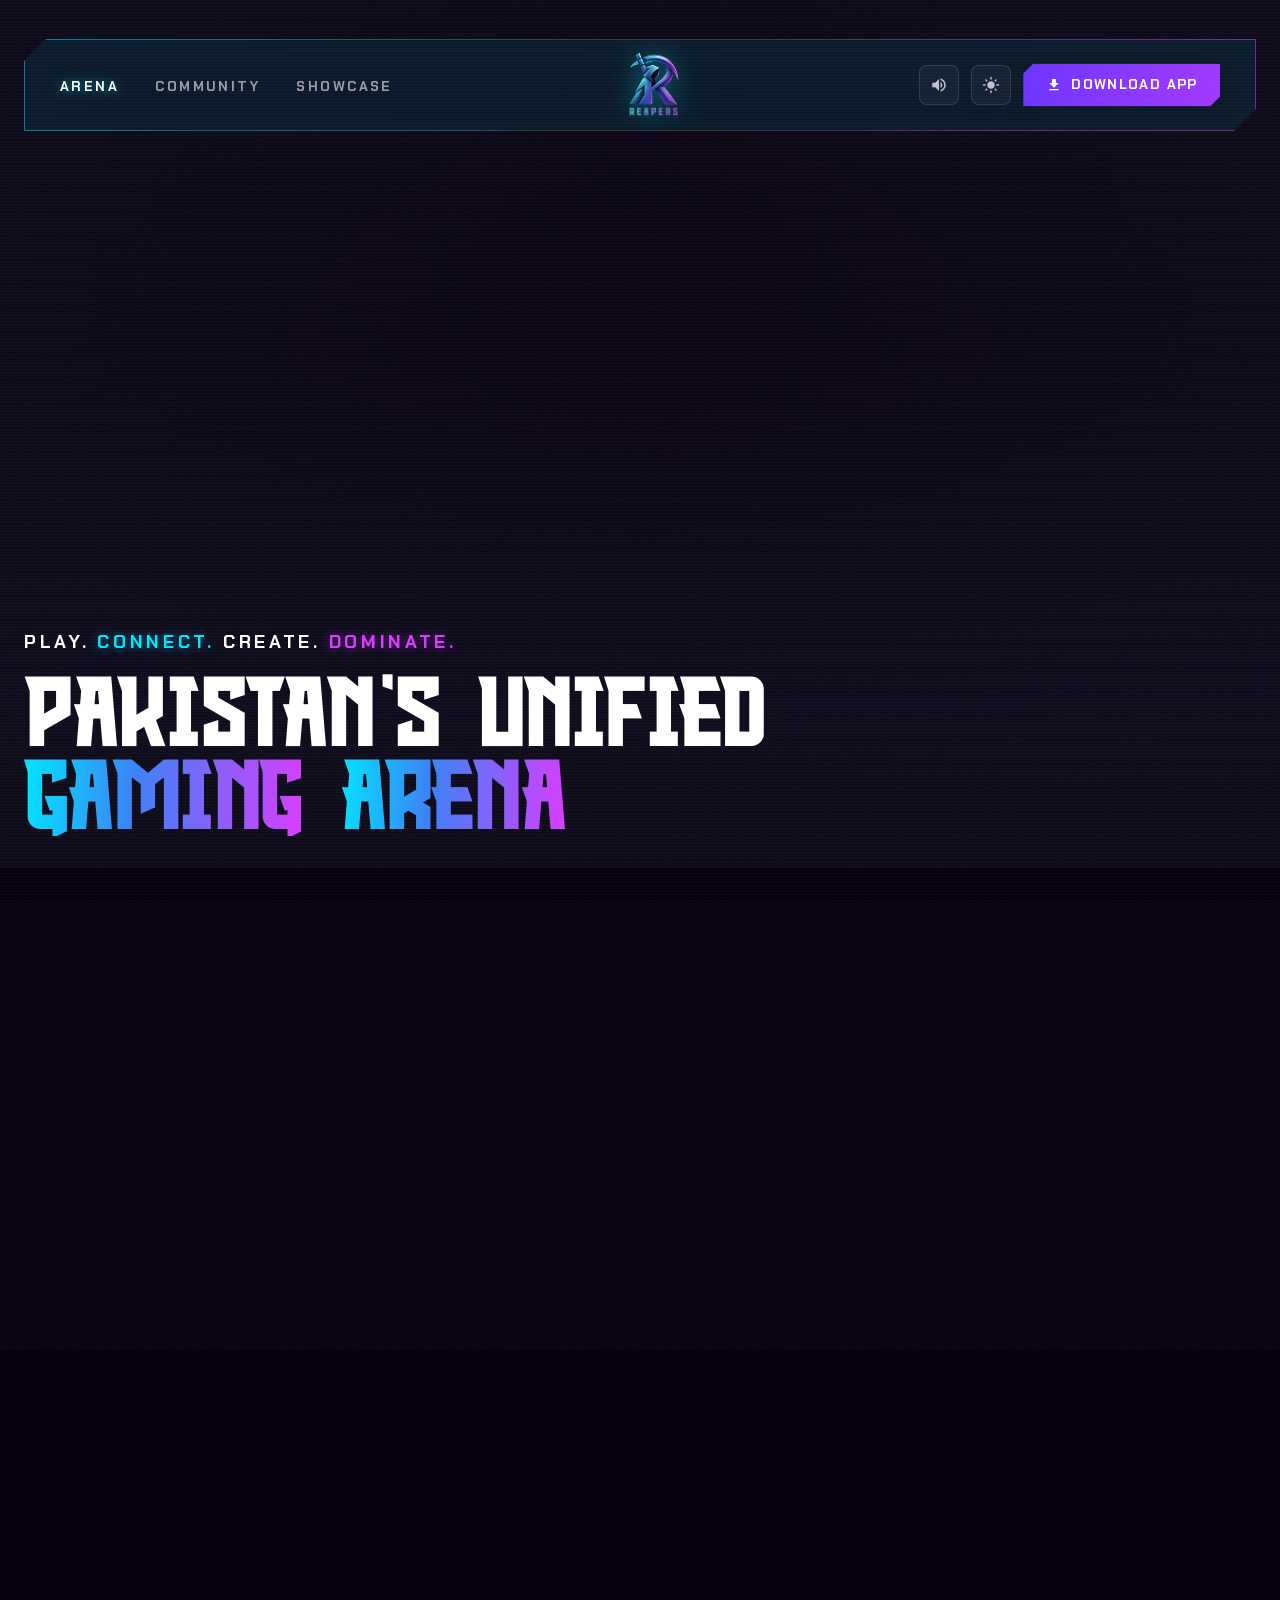
==== commit 918bc3d6: "style: align people and showcase headers side-by-side matching chatrooms layout" ====
--- a/index.html
+++ b/index.html
@@ -2161,25 +2161,35 @@
       border-top: 1px solid rgba(var(--hairline-rgb), 0.05);
     }
 
-    .people-section .people-header {
+    .people-header {
+      display: flex;
+      justify-content: space-between;
+      align-items: flex-end;
+      gap: 2.5rem;
+      width: 100%;
       flex-wrap: nowrap;
     }
 
-    .people-section .people-title {
-      font-size: clamp(1.8rem, 4vw, 3.2rem) !important;
-      line-height: 1.15;
+    .people-header > div:first-child {
+      flex: 1 1 auto;
+      min-width: 0;
     }
 
     @media (max-width: 991px) {
-      .people-section .people-header {
-        flex-direction: column;
-        align-items: flex-start;
-        flex-wrap: wrap;
-        gap: 1rem;
-      }
-      .people-section .people-desc {
-        text-align: left;
-        max-width: 100%;
+      .people-header,
+      .people-section .people-header,
+      .showcase-section .people-header {
+        flex-direction: column !important;
+        align-items: flex-start !important;
+        flex-wrap: wrap !important;
+        gap: 1.25rem !important;
+      }
+      .people-desc,
+      .people-section .people-desc,
+      .showcase-section .people-desc {
+        text-align: left !important;
+        max-width: 100% !important;
+        margin-bottom: 0 !important;
       }
     }
 
@@ -2189,22 +2199,14 @@
       display: flex;
       flex-direction: column;
       gap: 3.5rem;
-    }
-
-    .people-header {
-      display: flex;
-      justify-content: space-between;
-      align-items: flex-end;
-      gap: 2rem;
-      flex-wrap: wrap;
     }
 
     .people-title {
       font-family: var(--font-hero) !important;
       font-weight: 400 !important;
       font-style: normal !important;
-      font-size: clamp(2.2rem, 7.5vw, 120px) !important;
-      line-height: clamp(2rem, 6.8vw, 104px) !important;
+      font-size: clamp(2.2rem, 5.5vw, 84px) !important;
+      line-height: clamp(2rem, 5vw, 76px) !important;
       letter-spacing: 0px !important;
       text-transform: uppercase !important;
       text-align: left !important;
@@ -2221,12 +2223,14 @@
     }
 
     .people-desc {
-      max-width: 480px;
+      flex: 0 0 auto;
+      max-width: 440px;
       font-family: var(--font-body);
       font-size: 0.95rem;
       line-height: 1.6;
       color: var(--text-muted);
       text-align: left;
+      margin-bottom: 0.4rem;
     }
 
     
@@ -2483,12 +2487,12 @@
       flex-wrap: nowrap;
       width: 100%;
       margin-bottom: 0.5rem;
-      gap: 2rem;
-    }
-
-    .showcase-section .people-title {
-      font-size: clamp(1.8rem, 4vw, 3.2rem) !important;
-      line-height: 1.15;
+      gap: 2.5rem;
+    }
+
+    .showcase-section .people-header > div:first-child {
+      flex: 1 1 auto;
+      min-width: 0;
     }
 
     .text-white-heading {
